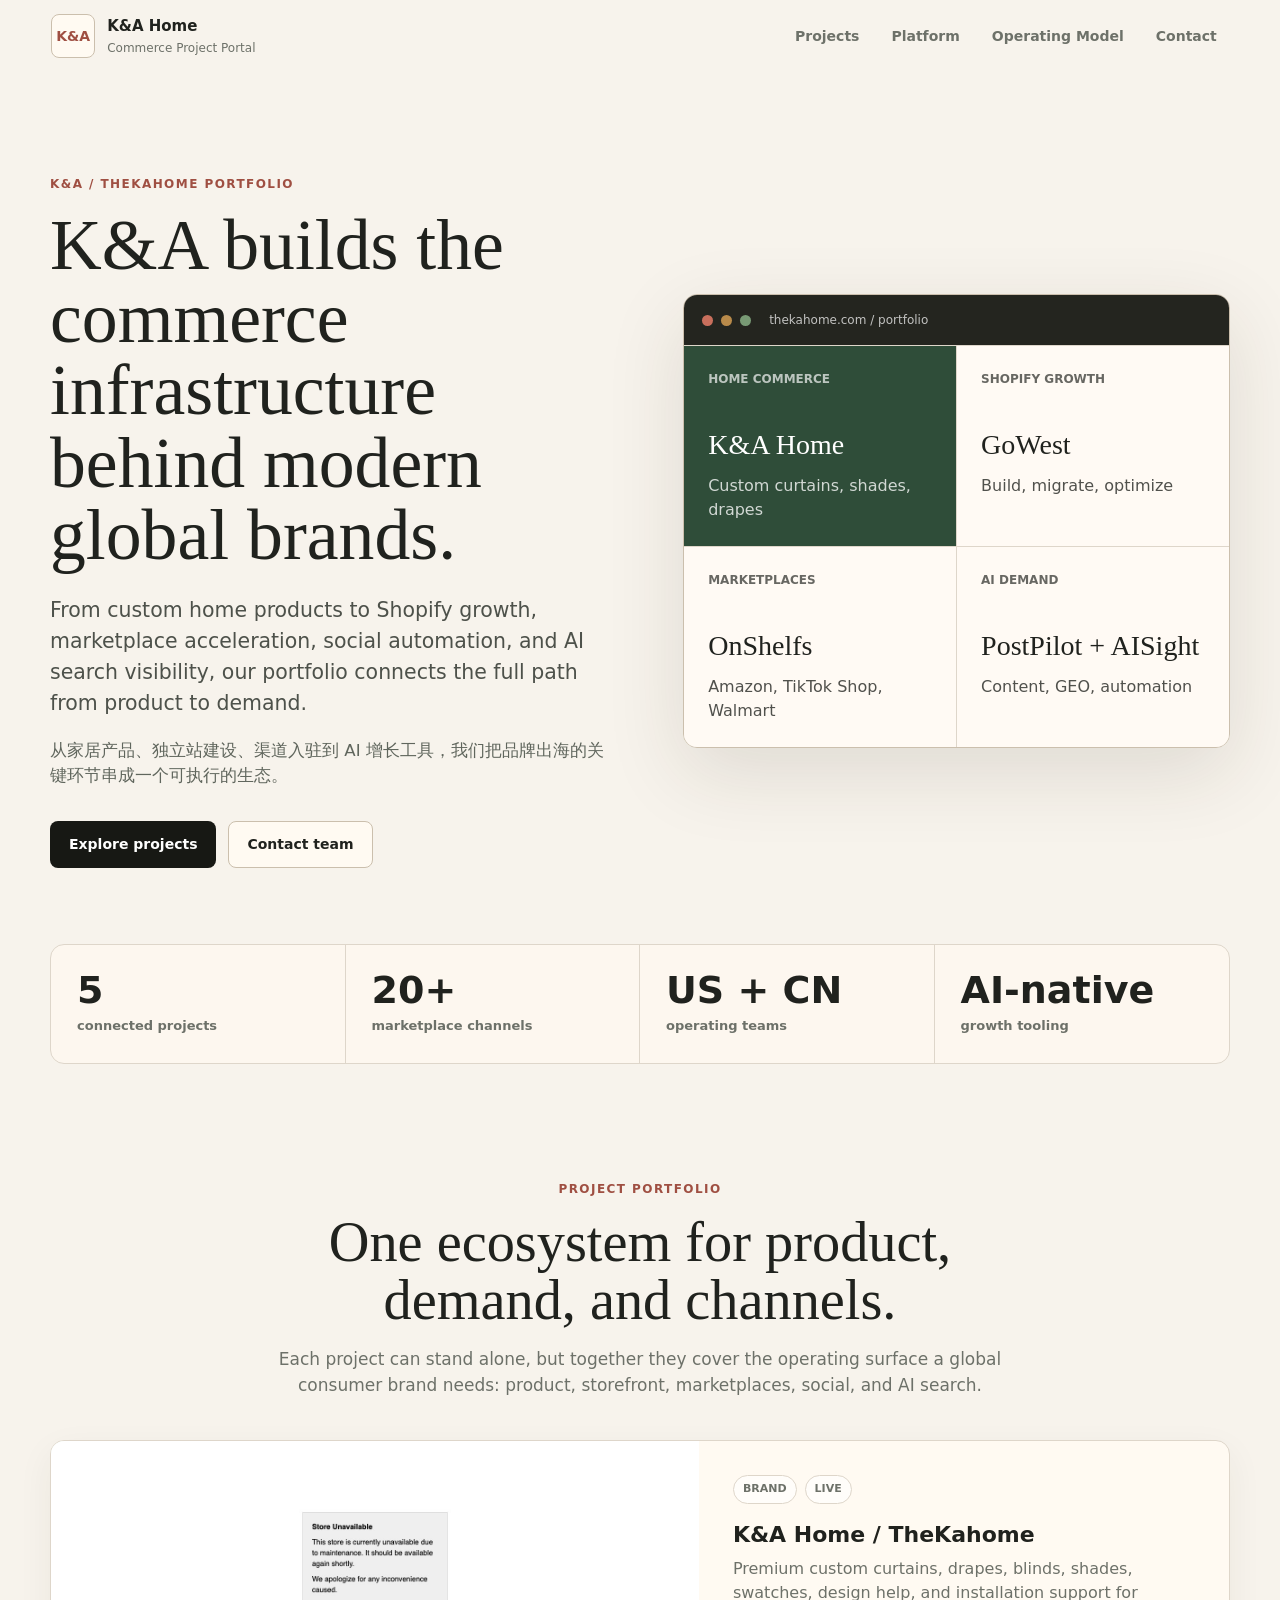
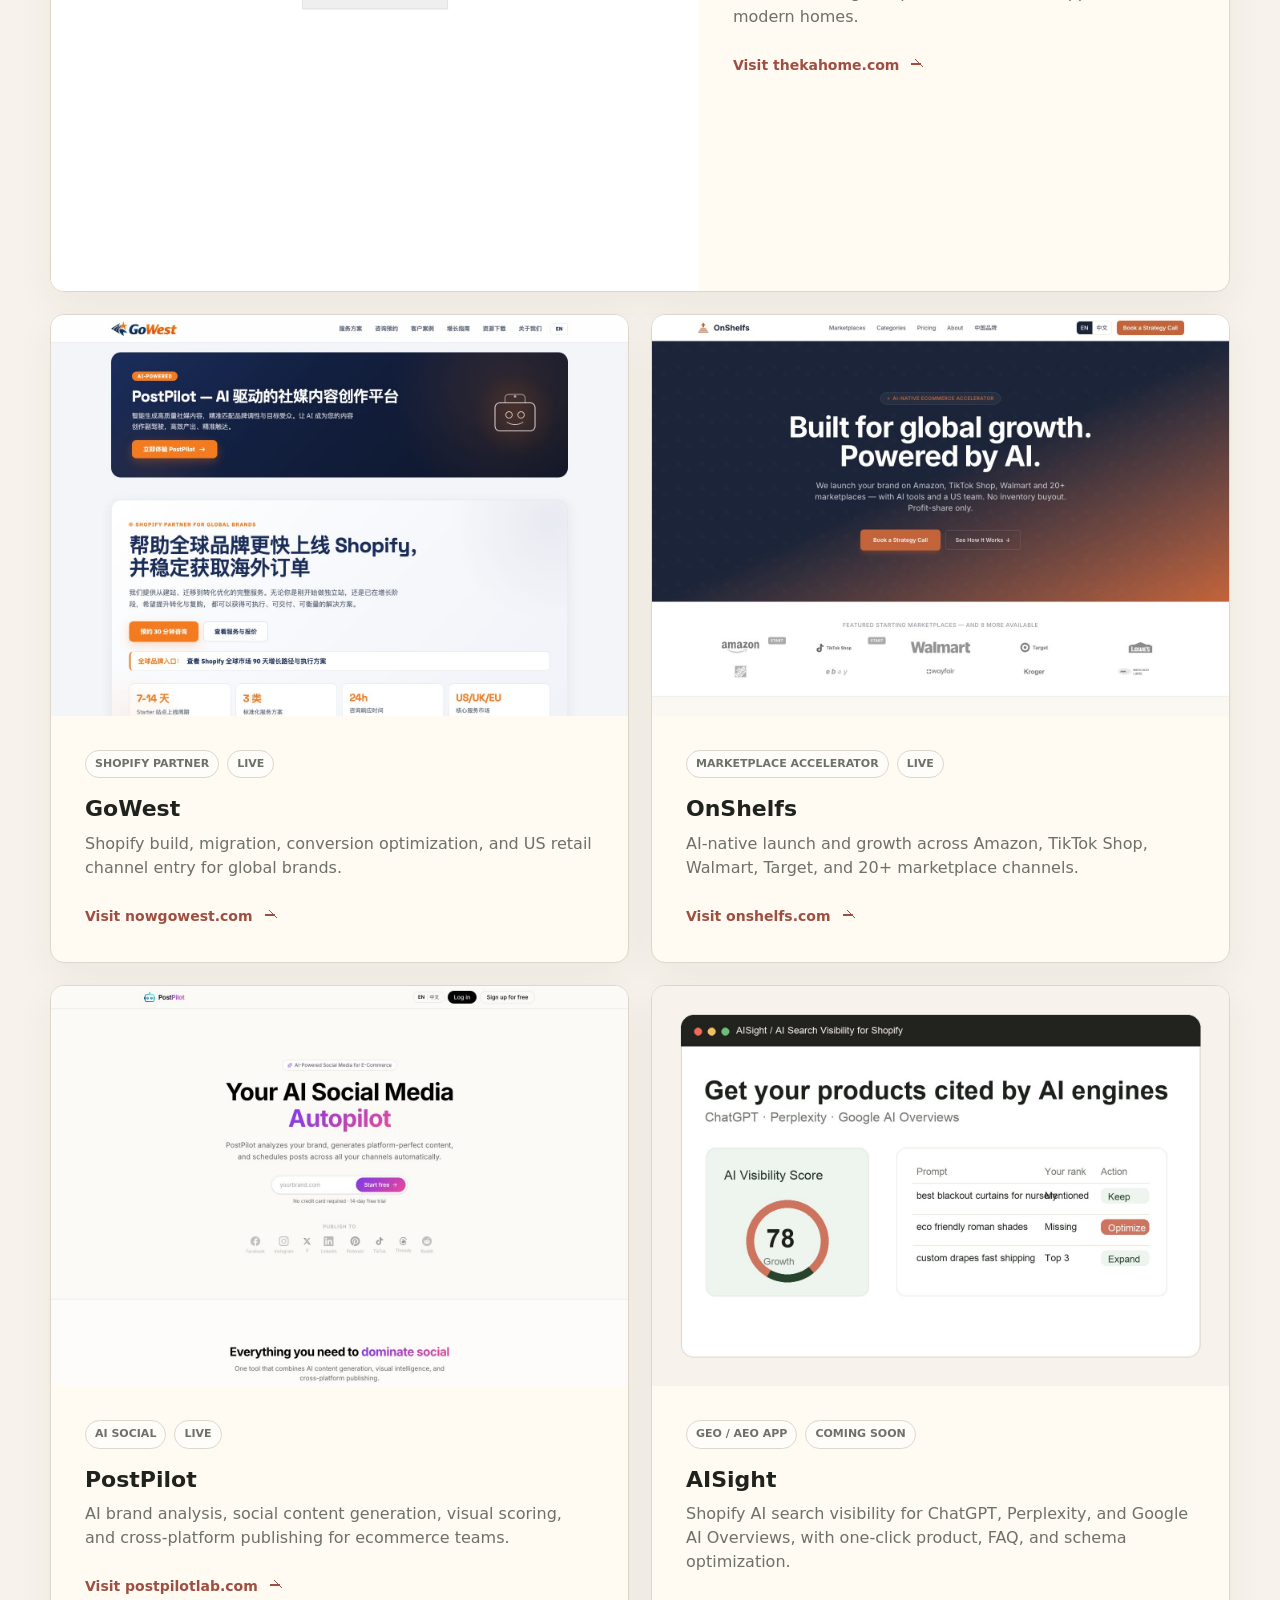
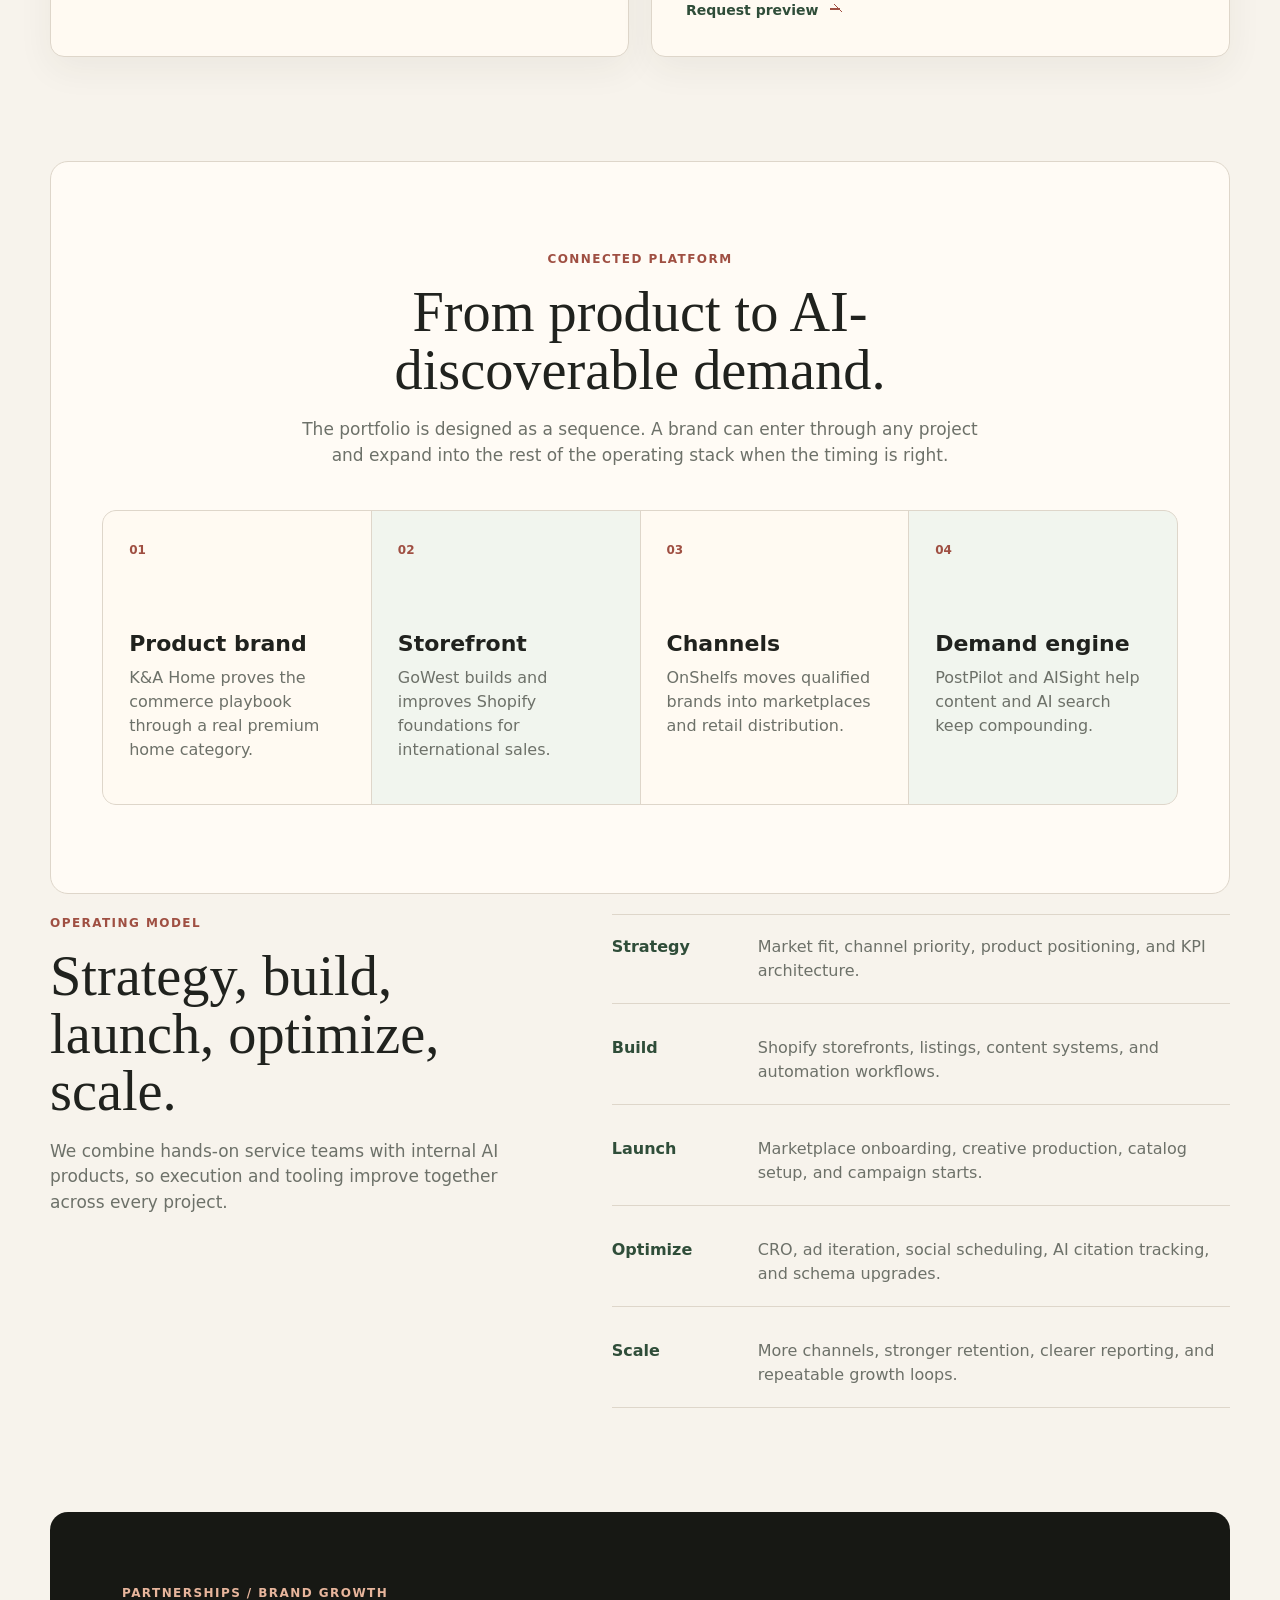
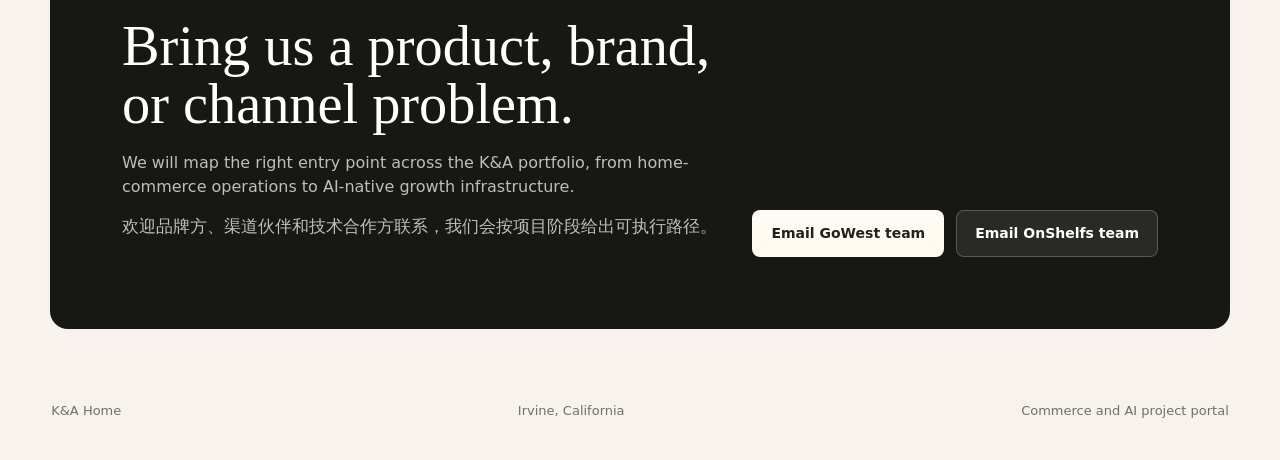
==== index.html @ 37b82bd7 "Publish K&A Home portal" ====
<!doctype html>
<html lang="en">
  <head>
    <meta charset="utf-8" />
    <meta name="viewport" content="width=device-width, initial-scale=1" />
    <title>K&A Home | Commerce and AI Project Portal</title>
    <meta
      name="description"
      content="K&A Home project portal: custom home products, Shopify growth, marketplace acceleration, social automation, and AI search visibility."
    />
    <meta property="og:title" content="K&A Home | Commerce and AI Project Portal" />
    <meta
      property="og:description"
      content="A connected portfolio for global commerce: TheKahome, GoWest, OnShelfs, PostPilot, and AISight."
    />
    <meta property="og:type" content="website" />
    <meta property="og:url" content="https://thekahome.com/" />
    <link rel="stylesheet" href="styles.css" />
    <script defer src="script.js"></script>
  </head>
  <body>
    <header class="site-header" data-elevate>
      <a class="brand" href="#top" aria-label="K&A Home portal home">
        <span class="brand-mark">K&A</span>
        <span>
          <strong>K&A Home</strong>
          <small>Commerce Project Portal</small>
        </span>
      </a>

      <button class="nav-toggle" type="button" aria-expanded="false" aria-controls="site-nav">
        <span></span>
        <span></span>
        <span></span>
      </button>

      <nav id="site-nav" class="site-nav" aria-label="Primary navigation">
        <a href="#projects">Projects</a>
        <a href="#ecosystem">Platform</a>
        <a href="#model">Operating Model</a>
        <a href="#contact">Contact</a>
      </nav>
    </header>

    <main id="top">
      <section class="hero section-band">
        <div class="hero-copy">
          <p class="eyebrow">K&A / TheKahome Portfolio</p>
          <h1>K&A builds the commerce infrastructure behind modern global brands.</h1>
          <p class="lead">
            From custom home products to Shopify growth, marketplace acceleration, social
            automation, and AI search visibility, our portfolio connects the full path from
            product to demand.
          </p>
          <p class="lead lead-cn">
            从家居产品、独立站建设、渠道入驻到 AI 增长工具，我们把品牌出海的关键环节串成一个可执行的生态。
          </p>
          <div class="hero-actions">
            <a class="button button-primary" href="#projects">Explore projects</a>
            <a class="button button-secondary" href="#contact">Contact team</a>
          </div>
        </div>

        <div class="hero-visual" aria-label="K&A commerce ecosystem preview">
          <div class="visual-panel">
            <div class="browser-bar">
              <span></span>
              <span></span>
              <span></span>
              <p>thekahome.com / portfolio</p>
            </div>
            <div class="signal-grid">
              <article class="signal-tile active">
                <small>Home commerce</small>
                <strong>K&A Home</strong>
                <p>Custom curtains, shades, drapes</p>
              </article>
              <article class="signal-tile">
                <small>Shopify growth</small>
                <strong>GoWest</strong>
                <p>Build, migrate, optimize</p>
              </article>
              <article class="signal-tile">
                <small>Marketplaces</small>
                <strong>OnShelfs</strong>
                <p>Amazon, TikTok Shop, Walmart</p>
              </article>
              <article class="signal-tile">
                <small>AI demand</small>
                <strong>PostPilot + AISight</strong>
                <p>Content, GEO, automation</p>
              </article>
            </div>
          </div>
        </div>
      </section>

      <section class="metrics" aria-label="Portfolio highlights">
        <div>
          <strong>5</strong>
          <span>connected projects</span>
        </div>
        <div>
          <strong>20+</strong>
          <span>marketplace channels</span>
        </div>
        <div>
          <strong>US + CN</strong>
          <span>operating teams</span>
        </div>
        <div>
          <strong>AI-native</strong>
          <span>growth tooling</span>
        </div>
      </section>

      <section id="projects" class="section-wrap">
        <div class="section-heading">
          <p class="eyebrow">Project Portfolio</p>
          <h2>One ecosystem for product, demand, and channels.</h2>
          <p>
            Each project can stand alone, but together they cover the operating surface a
            global consumer brand needs: product, storefront, marketplaces, social, and AI search.
          </p>
        </div>

        <div class="project-grid">
          <article class="project-card featured">
            <a class="project-image" href="https://thekahome.com/" target="_blank" rel="noopener">
              <img src="assets/screenshots/ka-home.jpg" alt="TheKahome website preview" />
            </a>
            <div class="project-body">
              <div class="project-meta">
                <span>Brand</span>
                <span>Live</span>
              </div>
              <h3>K&A Home / TheKahome</h3>
              <p>
                Premium custom curtains, drapes, blinds, shades, swatches, design help, and
                installation support for modern homes.
              </p>
              <a class="text-link" href="https://thekahome.com/" target="_blank" rel="noopener">
                Visit thekahome.com
              </a>
            </div>
          </article>

          <article class="project-card">
            <a class="project-image" href="https://nowgowest.com/" target="_blank" rel="noopener">
              <img src="assets/screenshots/gowest.jpg" alt="GoWest website preview" />
            </a>
            <div class="project-body">
              <div class="project-meta">
                <span>Shopify partner</span>
                <span>Live</span>
              </div>
              <h3>GoWest</h3>
              <p>
                Shopify build, migration, conversion optimization, and US retail channel entry for
                global brands.
              </p>
              <a class="text-link" href="https://nowgowest.com/" target="_blank" rel="noopener">
                Visit nowgowest.com
              </a>
            </div>
          </article>

          <article class="project-card">
            <a class="project-image" href="https://onshelfs.com/" target="_blank" rel="noopener">
              <img src="assets/screenshots/onshelfs.jpg" alt="OnShelfs website preview" />
            </a>
            <div class="project-body">
              <div class="project-meta">
                <span>Marketplace accelerator</span>
                <span>Live</span>
              </div>
              <h3>OnShelfs</h3>
              <p>
                AI-native launch and growth across Amazon, TikTok Shop, Walmart, Target, and 20+
                marketplace channels.
              </p>
              <a class="text-link" href="https://onshelfs.com/" target="_blank" rel="noopener">
                Visit onshelfs.com
              </a>
            </div>
          </article>

          <article class="project-card">
            <a class="project-image" href="https://postpilotlab.com/" target="_blank" rel="noopener">
              <img src="assets/screenshots/postpilot.jpg" alt="PostPilot website preview" />
            </a>
            <div class="project-body">
              <div class="project-meta">
                <span>AI social</span>
                <span>Live</span>
              </div>
              <h3>PostPilot</h3>
              <p>
                AI brand analysis, social content generation, visual scoring, and cross-platform
                publishing for ecommerce teams.
              </p>
              <a class="text-link" href="https://postpilotlab.com/" target="_blank" rel="noopener">
                Visit postpilotlab.com
              </a>
            </div>
          </article>

          <article class="project-card">
            <div class="project-image">
              <img src="assets/screenshots/aisight.jpg" alt="AISight product preview" />
            </div>
            <div class="project-body">
              <div class="project-meta">
                <span>GEO / AEO app</span>
                <span>Coming soon</span>
              </div>
              <h3>AISight</h3>
              <p>
                Shopify AI search visibility for ChatGPT, Perplexity, and Google AI Overviews,
                with one-click product, FAQ, and schema optimization.
              </p>
              <a class="text-link muted" href="#contact">Request preview</a>
            </div>
          </article>
        </div>
      </section>

      <section id="ecosystem" class="section-band ecosystem">
        <div class="section-heading narrow">
          <p class="eyebrow">Connected Platform</p>
          <h2>From product to AI-discoverable demand.</h2>
          <p>
            The portfolio is designed as a sequence. A brand can enter through any project and
            expand into the rest of the operating stack when the timing is right.
          </p>
        </div>

        <div class="flow">
          <div class="flow-step">
            <span class="step-number">01</span>
            <h3>Product brand</h3>
            <p>K&A Home proves the commerce playbook through a real premium home category.</p>
          </div>
          <div class="flow-step">
            <span class="step-number">02</span>
            <h3>Storefront</h3>
            <p>GoWest builds and improves Shopify foundations for international sales.</p>
          </div>
          <div class="flow-step">
            <span class="step-number">03</span>
            <h3>Channels</h3>
            <p>OnShelfs moves qualified brands into marketplaces and retail distribution.</p>
          </div>
          <div class="flow-step">
            <span class="step-number">04</span>
            <h3>Demand engine</h3>
            <p>PostPilot and AISight help content and AI search keep compounding.</p>
          </div>
        </div>
      </section>

      <section id="model" class="section-wrap">
        <div class="split">
          <div class="section-heading align-left">
            <p class="eyebrow">Operating Model</p>
            <h2>Strategy, build, launch, optimize, scale.</h2>
            <p>
              We combine hands-on service teams with internal AI products, so execution and tooling
              improve together across every project.
            </p>
          </div>
          <div class="model-list">
            <article>
              <span>Strategy</span>
              <p>Market fit, channel priority, product positioning, and KPI architecture.</p>
            </article>
            <article>
              <span>Build</span>
              <p>Shopify storefronts, listings, content systems, and automation workflows.</p>
            </article>
            <article>
              <span>Launch</span>
              <p>Marketplace onboarding, creative production, catalog setup, and campaign starts.</p>
            </article>
            <article>
              <span>Optimize</span>
              <p>CRO, ad iteration, social scheduling, AI citation tracking, and schema upgrades.</p>
            </article>
            <article>
              <span>Scale</span>
              <p>More channels, stronger retention, clearer reporting, and repeatable growth loops.</p>
            </article>
          </div>
        </div>
      </section>

      <section id="contact" class="contact section-band">
        <div>
          <p class="eyebrow">Partnerships / Brand Growth</p>
          <h2>Bring us a product, brand, or channel problem.</h2>
          <p>
            We will map the right entry point across the K&A portfolio, from home-commerce
            operations to AI-native growth infrastructure.
          </p>
          <p class="lead-cn">欢迎品牌方、渠道伙伴和技术合作方联系，我们会按项目阶段给出可执行路径。</p>
        </div>
        <div class="contact-actions">
          <a class="button button-primary" href="mailto:info@nowgowest.com">Email GoWest team</a>
          <a class="button button-secondary" href="mailto:hello@onshelfs.com">Email OnShelfs team</a>
        </div>
      </section>
    </main>

    <footer class="site-footer">
      <span>K&A Home</span>
      <span>Irvine, California</span>
      <span>Commerce and AI project portal</span>
    </footer>

    <script type="application/ld+json">
      {
        "@context": "https://schema.org",
        "@type": "Organization",
        "name": "K&A Home",
        "url": "https://thekahome.com/",
        "sameAs": [
          "https://nowgowest.com/",
          "https://postpilotlab.com/",
          "https://onshelfs.com/"
        ],
        "description": "K&A Home operates a connected portfolio of commerce and AI projects for global consumer brands."
      }
    </script>
  </body>
</html>
---- styles.css ----
:root {
  --ink: #20221e;
  --muted: #6d7169;
  --paper: #f7f3ec;
  --paper-strong: #fffaf2;
  --line: #ded6ca;
  --line-strong: #cbbfad;
  --sage: #2f4d39;
  --sage-soft: #e7eee5;
  --clay: #c86f5c;
  --clay-dark: #9f4f42;
  --gold: #b88a4a;
  --charcoal: #171814;
  --shadow: 0 24px 80px rgba(46, 38, 28, 0.12);
  --radius: 8px;
  --max: 1180px;
}

* {
  box-sizing: border-box;
}

html {
  scroll-behavior: smooth;
}

body {
  margin: 0;
  color: var(--ink);
  background: var(--paper);
  font-family:
    Inter, ui-sans-serif, system-ui, -apple-system, BlinkMacSystemFont, "Segoe UI",
    sans-serif;
  line-height: 1.5;
}

a {
  color: inherit;
  text-decoration: none;
}

img {
  display: block;
  max-width: 100%;
}

.site-header {
  position: sticky;
  top: 0;
  z-index: 20;
  display: flex;
  align-items: center;
  justify-content: space-between;
  gap: 24px;
  min-height: 72px;
  padding: 14px clamp(20px, 4vw, 56px);
  border-bottom: 1px solid transparent;
  background: rgba(247, 243, 236, 0.82);
  backdrop-filter: blur(18px);
  transition:
    border-color 180ms ease,
    box-shadow 180ms ease;
}

.site-header.is-scrolled {
  border-color: var(--line);
  box-shadow: 0 12px 40px rgba(38, 34, 28, 0.08);
}

.brand {
  display: inline-flex;
  align-items: center;
  gap: 12px;
  min-width: 220px;
}

.brand-mark {
  display: grid;
  place-items: center;
  width: 44px;
  height: 44px;
  border: 1px solid var(--line-strong);
  border-radius: var(--radius);
  background: var(--paper-strong);
  color: var(--clay-dark);
  font-size: 14px;
  font-weight: 800;
  letter-spacing: 0;
}

.brand strong,
.brand small {
  display: block;
}

.brand strong {
  font-size: 15px;
}

.brand small {
  margin-top: 1px;
  color: var(--muted);
  font-size: 12px;
}

.site-nav {
  display: flex;
  align-items: center;
  gap: 8px;
}

.site-nav a {
  padding: 10px 12px;
  border-radius: 999px;
  color: var(--muted);
  font-size: 14px;
  font-weight: 650;
}

.site-nav a:hover {
  color: var(--ink);
  background: rgba(255, 255, 255, 0.7);
}

.nav-toggle {
  display: none;
  width: 42px;
  height: 42px;
  border: 1px solid var(--line);
  border-radius: var(--radius);
  background: var(--paper-strong);
}

.nav-toggle span {
  display: block;
  width: 18px;
  height: 2px;
  margin: 4px auto;
  background: var(--ink);
}

.section-band,
.section-wrap,
.metrics {
  width: min(var(--max), calc(100% - 40px));
  margin-inline: auto;
}

.hero {
  display: grid;
  grid-template-columns: minmax(0, 1.02fr) minmax(340px, 0.98fr);
  gap: clamp(32px, 5vw, 72px);
  align-items: center;
  min-height: min(760px, calc(100vh - 72px));
  padding: clamp(64px, 8vw, 112px) 0 clamp(44px, 6vw, 84px);
}

.hero-copy {
  max-width: 690px;
}

.eyebrow {
  margin: 0 0 16px;
  color: var(--clay-dark);
  font-size: 12px;
  font-weight: 800;
  letter-spacing: 0.12em;
  text-transform: uppercase;
}

h1,
h2,
h3,
p {
  margin-top: 0;
}

h1 {
  max-width: 820px;
  margin-bottom: 24px;
  font-family: Georgia, "Times New Roman", serif;
  font-size: clamp(46px, 5.6vw, 76px);
  font-weight: 520;
  line-height: 1.01;
  letter-spacing: 0;
}

h2 {
  margin-bottom: 18px;
  font-family: Georgia, "Times New Roman", serif;
  font-size: clamp(34px, 4.4vw, 58px);
  font-weight: 520;
  line-height: 1.02;
  letter-spacing: 0;
}

h3 {
  margin-bottom: 10px;
  font-size: 22px;
  line-height: 1.15;
  letter-spacing: 0;
}

.lead {
  max-width: 660px;
  color: #4d514a;
  font-size: clamp(17px, 1.6vw, 21px);
}

.lead-cn {
  color: #60665d;
  font-size: clamp(15px, 1.3vw, 18px);
}

.hero-actions,
.contact-actions {
  display: flex;
  flex-wrap: wrap;
  gap: 12px;
  margin-top: 32px;
}

.button {
  display: inline-flex;
  align-items: center;
  justify-content: center;
  min-height: 46px;
  padding: 12px 18px;
  border: 1px solid transparent;
  border-radius: var(--radius);
  font-size: 14px;
  font-weight: 800;
  transition:
    transform 180ms ease,
    background 180ms ease,
    border-color 180ms ease;
}

.button:hover {
  transform: translateY(-1px);
}

.button-primary {
  background: var(--charcoal);
  color: white;
}

.button-primary:hover {
  background: var(--sage);
}

.button-secondary {
  border-color: var(--line-strong);
  background: var(--paper-strong);
  color: var(--ink);
}

.button-secondary:hover {
  border-color: var(--sage);
}

.hero-visual {
  min-width: 0;
}

.visual-panel {
  overflow: hidden;
  border: 1px solid var(--line-strong);
  border-radius: 14px;
  background: var(--paper-strong);
  box-shadow: var(--shadow);
}

.browser-bar {
  display: flex;
  align-items: center;
  gap: 8px;
  padding: 16px 18px;
  border-bottom: 1px solid var(--line);
  background: #24251f;
}

.browser-bar span {
  width: 11px;
  height: 11px;
  border-radius: 50%;
  background: var(--clay);
}

.browser-bar span:nth-child(2) {
  background: var(--gold);
}

.browser-bar span:nth-child(3) {
  background: #789a74;
}

.browser-bar p {
  margin: 0 0 0 10px;
  color: rgba(255, 255, 255, 0.72);
  font-size: 12px;
}

.signal-grid {
  display: grid;
  grid-template-columns: repeat(2, minmax(0, 1fr));
  gap: 1px;
  background: var(--line);
}

.signal-tile {
  min-height: 190px;
  padding: 24px;
  background: #fffaf4;
}

.signal-tile.active {
  background: var(--sage);
  color: white;
}

.signal-tile small {
  display: block;
  margin-bottom: 36px;
  color: currentColor;
  font-size: 12px;
  font-weight: 800;
  opacity: 0.68;
  text-transform: uppercase;
}

.signal-tile strong {
  display: block;
  margin-bottom: 8px;
  font-family: Georgia, "Times New Roman", serif;
  font-size: 28px;
  font-weight: 520;
}

.signal-tile p {
  margin: 0;
  color: currentColor;
  opacity: 0.78;
}

.metrics {
  display: grid;
  grid-template-columns: repeat(4, minmax(0, 1fr));
  margin-bottom: 96px;
  border: 1px solid var(--line);
  border-radius: 14px;
  background: rgba(255, 250, 242, 0.72);
}

.metrics div {
  padding: 26px;
  border-right: 1px solid var(--line);
}

.metrics div:last-child {
  border-right: 0;
}

.metrics strong {
  display: block;
  margin-bottom: 4px;
  font-size: clamp(24px, 3vw, 38px);
  line-height: 1;
}

.metrics span {
  color: var(--muted);
  font-size: 13px;
  font-weight: 700;
}

.section-wrap {
  padding: 20px 0 104px;
}

.section-heading {
  max-width: 760px;
  margin: 0 auto 42px;
  text-align: center;
}

.section-heading p:not(.eyebrow) {
  color: var(--muted);
  font-size: 17px;
}

.section-heading.narrow {
  max-width: 700px;
}

.section-heading.align-left {
  margin: 0;
  text-align: left;
}

.project-grid {
  display: grid;
  grid-template-columns: repeat(2, minmax(0, 1fr));
  gap: 22px;
}

.project-card {
  overflow: hidden;
  border: 1px solid var(--line);
  border-radius: 14px;
  background: var(--paper-strong);
  box-shadow: 0 12px 36px rgba(54, 46, 36, 0.06);
  transition:
    transform 180ms ease,
    border-color 180ms ease,
    box-shadow 180ms ease;
}

.project-card:hover {
  transform: translateY(-3px);
  border-color: var(--line-strong);
  box-shadow: var(--shadow);
}

.project-card.featured {
  grid-column: span 2;
  display: grid;
  grid-template-columns: 1.1fr 0.9fr;
}

.project-image {
  display: block;
  overflow: hidden;
  min-height: 260px;
  background: var(--sage-soft);
}

.project-card.featured .project-image {
  min-height: 360px;
}

.project-image img {
  width: 100%;
  height: 100%;
  min-height: inherit;
  object-fit: cover;
  object-position: top center;
  transition: transform 240ms ease;
}

.project-card:hover .project-image img {
  transform: scale(1.02);
}

.project-body {
  padding: clamp(24px, 3vw, 34px);
}

.project-meta {
  display: flex;
  flex-wrap: wrap;
  gap: 8px;
  margin-bottom: 18px;
}

.project-meta span {
  display: inline-flex;
  align-items: center;
  min-height: 26px;
  padding: 5px 9px;
  border: 1px solid var(--line);
  border-radius: 999px;
  color: var(--muted);
  background: rgba(255, 255, 255, 0.62);
  font-size: 11px;
  font-weight: 800;
  text-transform: uppercase;
}

.project-body p {
  color: var(--muted);
}

.text-link {
  display: inline-flex;
  margin-top: 10px;
  color: var(--clay-dark);
  font-size: 14px;
  font-weight: 850;
}

.text-link::after {
  content: "";
  width: 18px;
  height: 18px;
  margin-left: 8px;
  background:
    linear-gradient(var(--clay-dark), var(--clay-dark)) 4px 8px / 10px 2px no-repeat,
    linear-gradient(45deg, transparent 45%, var(--clay-dark) 46% 54%, transparent 55%) 8px
      4px / 8px 8px no-repeat;
}

.text-link.muted {
  color: var(--sage);
}

.ecosystem {
  padding: 88px clamp(20px, 4vw, 56px);
  border: 1px solid var(--line);
  border-radius: 18px;
  background: #fffbf5;
}

.flow {
  display: grid;
  grid-template-columns: repeat(4, minmax(0, 1fr));
  gap: 1px;
  overflow: hidden;
  border: 1px solid var(--line);
  border-radius: 14px;
  background: var(--line);
}

.flow-step {
  min-height: 260px;
  padding: 26px;
  background: var(--paper-strong);
}

.flow-step:nth-child(2),
.flow-step:nth-child(4) {
  background: #f1f5ee;
}

.step-number {
  display: inline-block;
  margin-bottom: 72px;
  color: var(--clay-dark);
  font-size: 12px;
  font-weight: 900;
}

.flow-step p {
  color: var(--muted);
}

.split {
  display: grid;
  grid-template-columns: 0.88fr 1.12fr;
  gap: clamp(36px, 6vw, 76px);
  align-items: start;
}

.model-list {
  display: grid;
  gap: 12px;
}

.model-list article {
  display: grid;
  grid-template-columns: 128px 1fr;
  gap: 18px;
  padding: 20px 0;
  border-bottom: 1px solid var(--line);
}

.model-list article:first-child {
  border-top: 1px solid var(--line);
}

.model-list span {
  color: var(--sage);
  font-weight: 900;
}

.model-list p {
  margin: 0;
  color: var(--muted);
}

.contact {
  display: grid;
  grid-template-columns: 1fr auto;
  gap: 32px;
  align-items: end;
  margin-bottom: 46px;
  padding: clamp(44px, 6vw, 72px);
  border-radius: 18px;
  background: var(--charcoal);
  color: white;
}

.contact p:not(.eyebrow) {
  max-width: 720px;
  color: rgba(255, 255, 255, 0.72);
}

.contact .eyebrow {
  color: #e7b59c;
}

.contact .button-primary {
  background: #fffaf2;
  color: var(--ink);
}

.contact .button-secondary {
  border-color: rgba(255, 255, 255, 0.22);
  background: rgba(255, 255, 255, 0.08);
  color: white;
}

.site-footer {
  display: flex;
  flex-wrap: wrap;
  justify-content: space-between;
  gap: 16px;
  padding: 26px clamp(20px, 4vw, 56px) 40px;
  color: var(--muted);
  font-size: 13px;
}

@media (max-width: 920px) {
  .nav-toggle {
    display: block;
  }

  .site-nav {
    position: absolute;
    inset: 72px 18px auto;
    display: none;
    flex-direction: column;
    align-items: stretch;
    padding: 10px;
    border: 1px solid var(--line);
    border-radius: 14px;
    background: var(--paper-strong);
    box-shadow: var(--shadow);
  }

  .site-nav.is-open {
    display: flex;
  }

  .site-nav a {
    border-radius: var(--radius);
  }

  .hero,
  .split,
  .contact {
    grid-template-columns: 1fr;
  }

  .hero {
    min-height: 0;
  }

  .metrics,
  .flow {
    grid-template-columns: repeat(2, minmax(0, 1fr));
  }

  .metrics div:nth-child(2) {
    border-right: 0;
  }

  .metrics div:nth-child(1),
  .metrics div:nth-child(2) {
    border-bottom: 1px solid var(--line);
  }

  .project-grid,
  .project-card.featured {
    grid-template-columns: 1fr;
  }

  .project-card.featured {
    grid-column: span 1;
  }
}

@media (max-width: 620px) {
  .site-header {
    min-height: 66px;
    padding-inline: 16px;
  }

  .brand {
    min-width: 0;
  }

  .brand small {
    display: none;
  }

  .section-band,
  .section-wrap,
  .metrics {
    width: min(100% - 28px, var(--max));
  }

  h1 {
    font-size: 44px;
  }

  .hero-actions,
  .contact-actions {
    width: 100%;
  }

  .button {
    width: 100%;
  }

  .signal-grid,
  .metrics,
  .flow {
    grid-template-columns: 1fr;
  }

  .metrics div {
    border-right: 0;
    border-bottom: 1px solid var(--line);
  }

  .metrics div:last-child {
    border-bottom: 0;
  }

  .project-image,
  .project-card.featured .project-image {
    min-height: 230px;
  }

  .ecosystem,
  .contact {
    padding: 34px 20px;
  }

  .model-list article {
    grid-template-columns: 1fr;
    gap: 8px;
  }
}
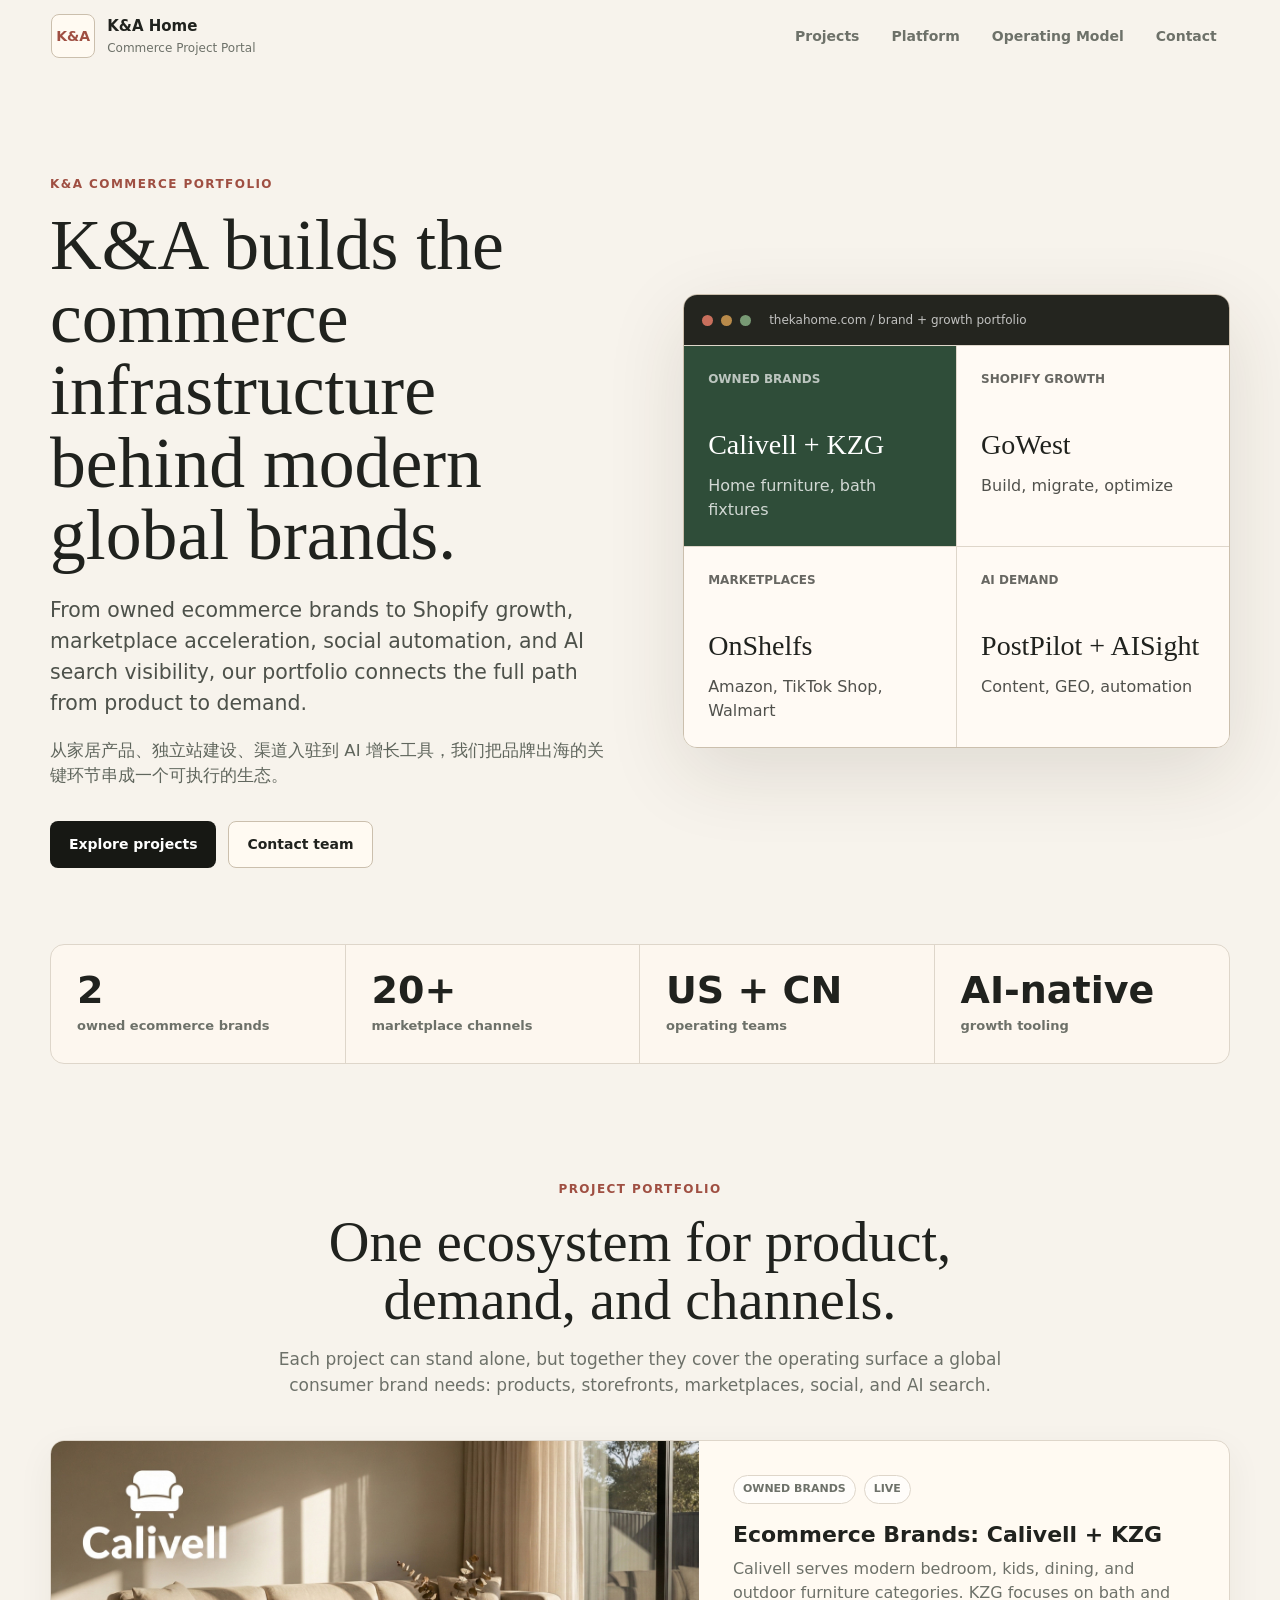
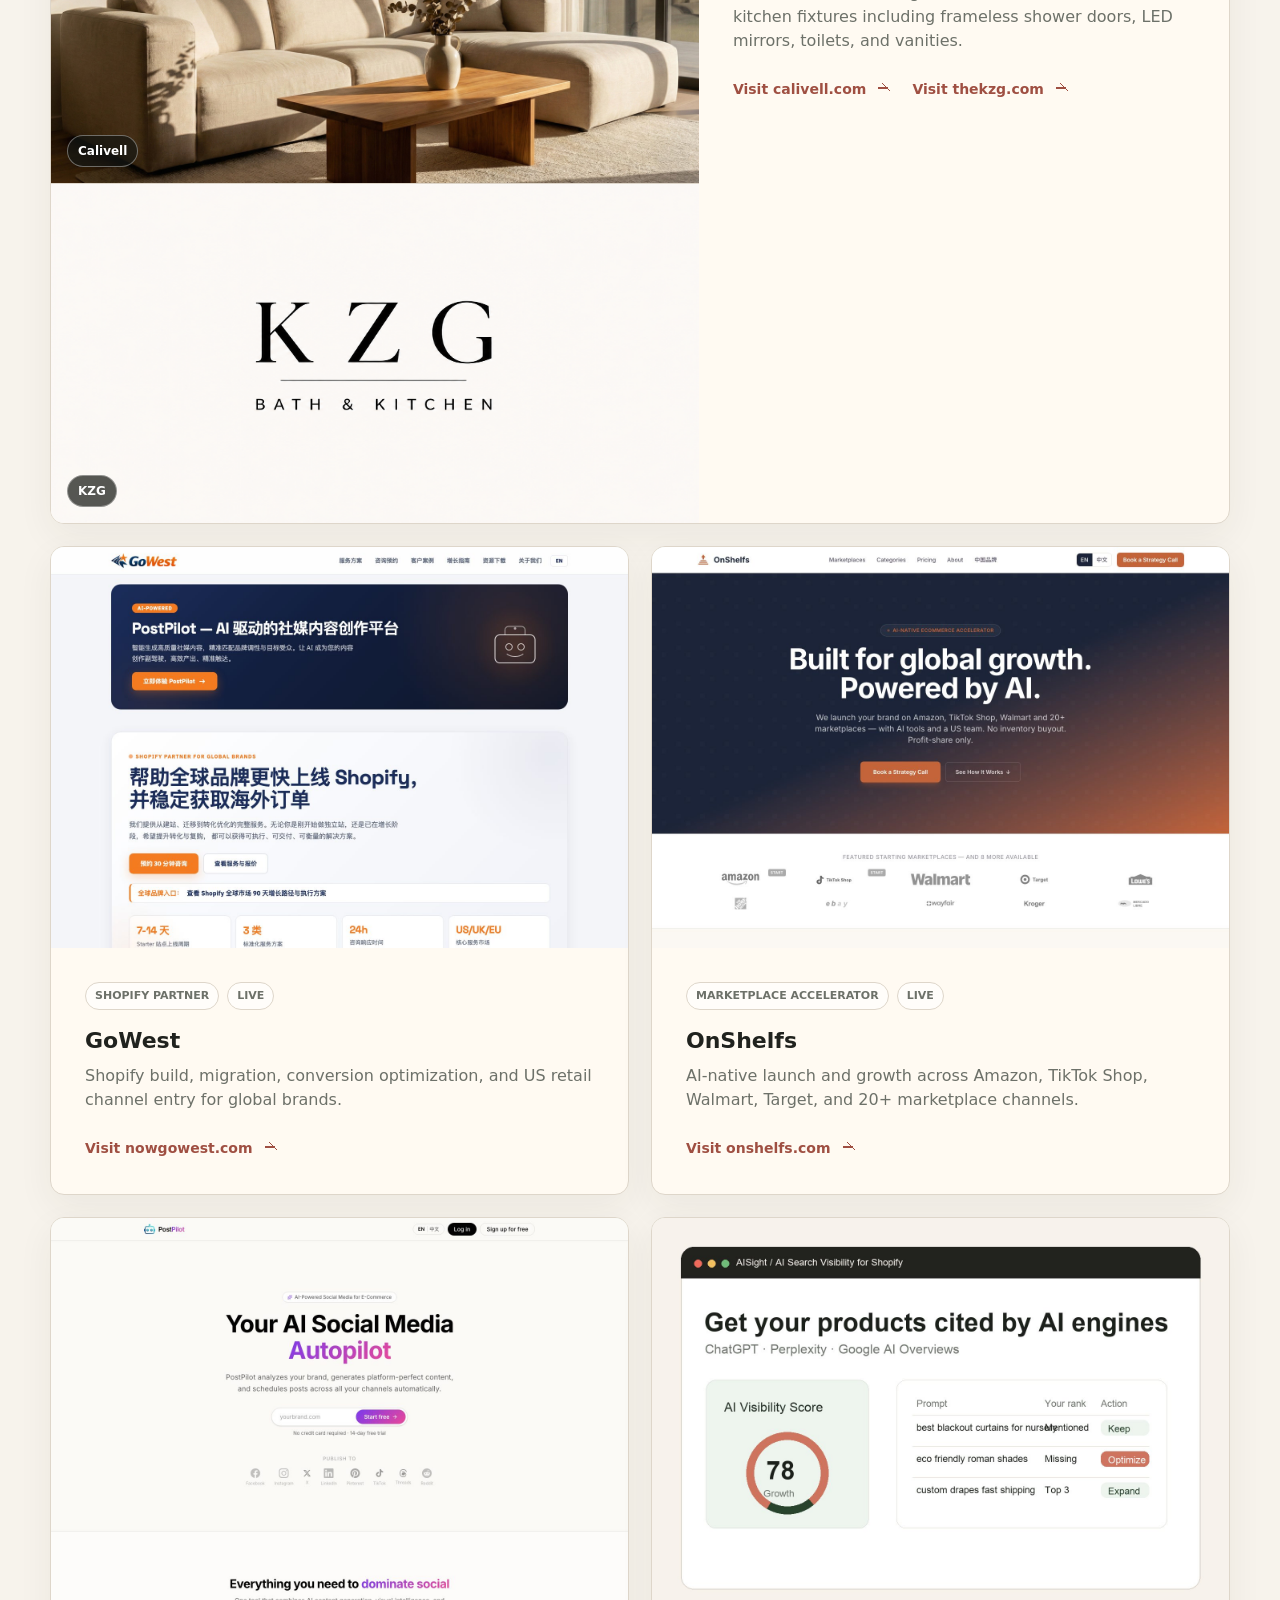
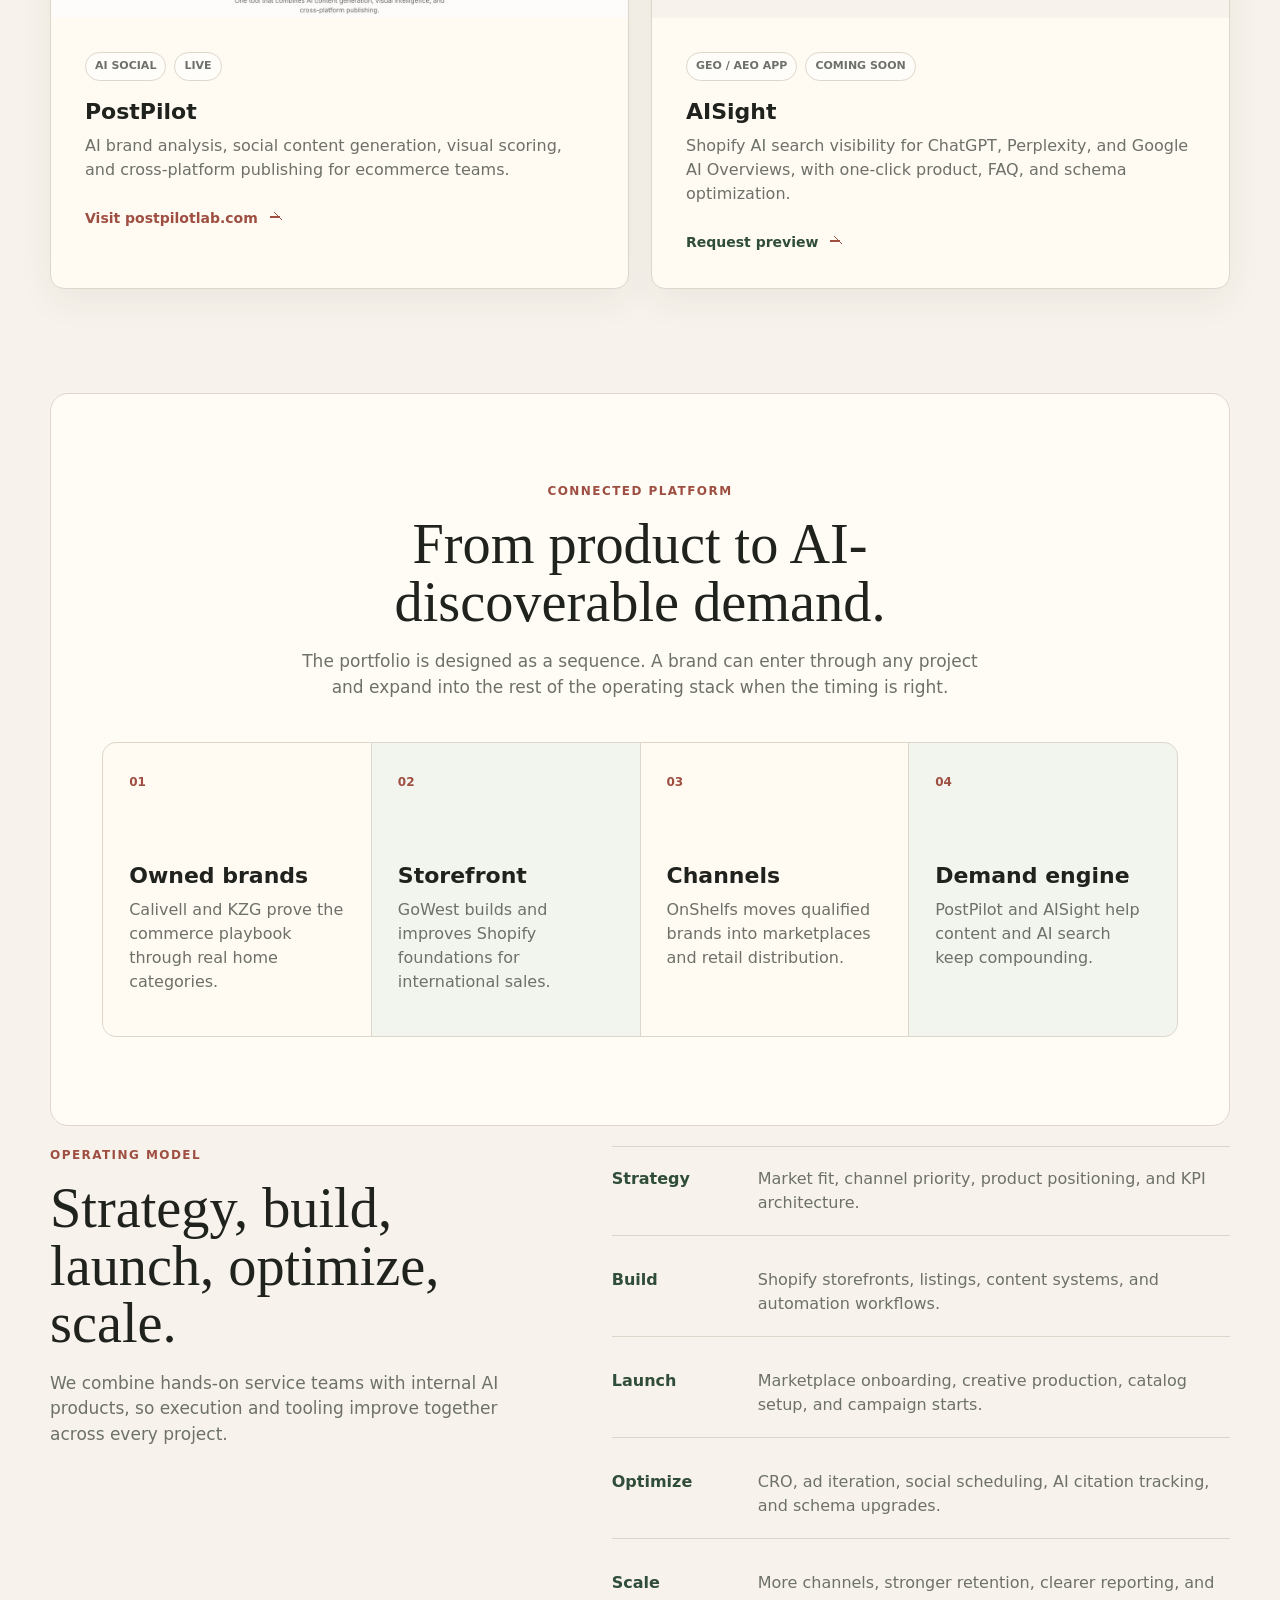
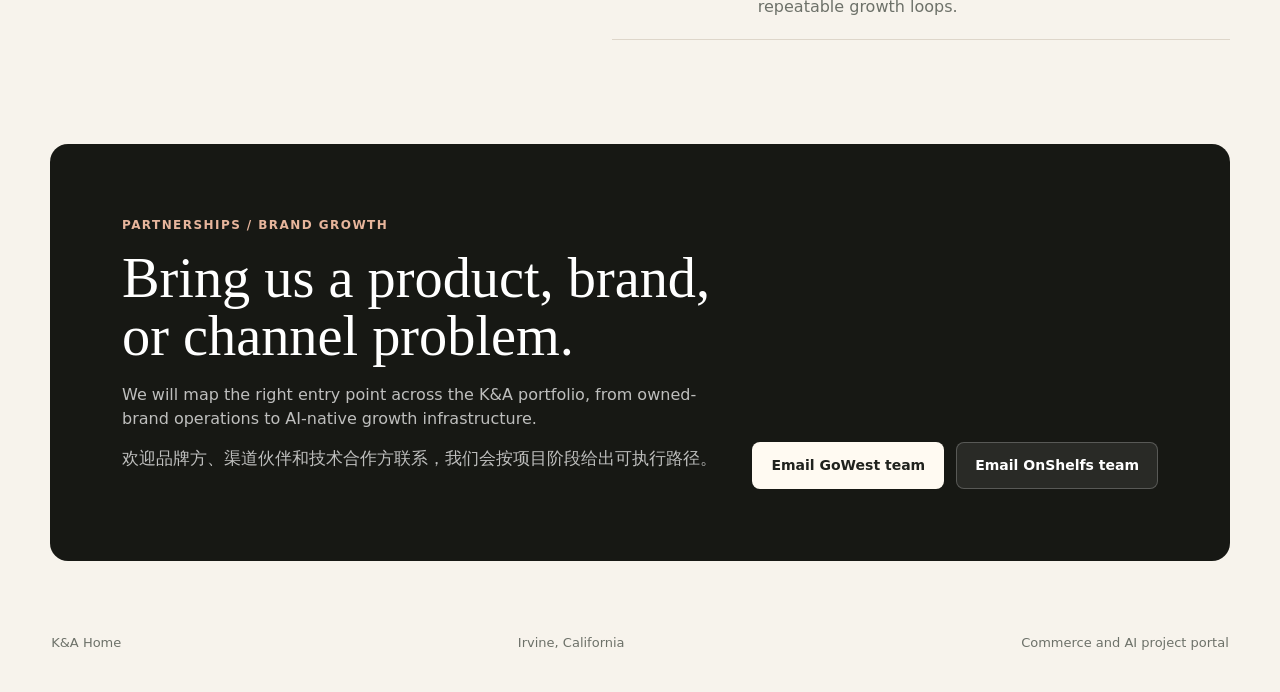
==== commit d8caab48: "Update ecommerce brand portfolio" ====
--- a/index.html
+++ b/index.html
@@ -3,15 +3,15 @@
   <head>
     <meta charset="utf-8" />
     <meta name="viewport" content="width=device-width, initial-scale=1" />
-    <title>K&A Home | Commerce and AI Project Portal</title>
+    <title>K&A Home | Commerce and AI Brand Portfolio</title>
     <meta
       name="description"
-      content="K&A Home project portal: custom home products, Shopify growth, marketplace acceleration, social automation, and AI search visibility."
+      content="K&A Home portfolio: owned ecommerce brands Calivell and KZG, Shopify growth, marketplace acceleration, social automation, and AI search visibility."
     />
-    <meta property="og:title" content="K&A Home | Commerce and AI Project Portal" />
+    <meta property="og:title" content="K&A Home | Commerce and AI Brand Portfolio" />
     <meta
       property="og:description"
-      content="A connected portfolio for global commerce: TheKahome, GoWest, OnShelfs, PostPilot, and AISight."
+      content="A connected portfolio for global commerce: Calivell, KZG, GoWest, OnShelfs, PostPilot, and AISight."
     />
     <meta property="og:type" content="website" />
     <meta property="og:url" content="https://thekahome.com/" />
@@ -45,10 +45,10 @@
     <main id="top">
       <section class="hero section-band">
         <div class="hero-copy">
-          <p class="eyebrow">K&A / TheKahome Portfolio</p>
+          <p class="eyebrow">K&A Commerce Portfolio</p>
           <h1>K&A builds the commerce infrastructure behind modern global brands.</h1>
           <p class="lead">
-            From custom home products to Shopify growth, marketplace acceleration, social
+            From owned ecommerce brands to Shopify growth, marketplace acceleration, social
             automation, and AI search visibility, our portfolio connects the full path from
             product to demand.
           </p>
@@ -67,13 +67,13 @@
               <span></span>
               <span></span>
               <span></span>
-              <p>thekahome.com / portfolio</p>
+              <p>thekahome.com / brand + growth portfolio</p>
             </div>
             <div class="signal-grid">
               <article class="signal-tile active">
-                <small>Home commerce</small>
-                <strong>K&A Home</strong>
-                <p>Custom curtains, shades, drapes</p>
+                <small>Owned brands</small>
+                <strong>Calivell + KZG</strong>
+                <p>Home furniture, bath fixtures</p>
               </article>
               <article class="signal-tile">
                 <small>Shopify growth</small>
@@ -97,8 +97,8 @@
 
       <section class="metrics" aria-label="Portfolio highlights">
         <div>
-          <strong>5</strong>
-          <span>connected projects</span>
+          <strong>2</strong>
+          <span>owned ecommerce brands</span>
         </div>
         <div>
           <strong>20+</strong>
@@ -120,28 +120,41 @@
           <h2>One ecosystem for product, demand, and channels.</h2>
           <p>
             Each project can stand alone, but together they cover the operating surface a
-            global consumer brand needs: product, storefront, marketplaces, social, and AI search.
+            global consumer brand needs: products, storefronts, marketplaces, social, and AI search.
           </p>
         </div>
 
         <div class="project-grid">
           <article class="project-card featured">
-            <a class="project-image" href="https://thekahome.com/" target="_blank" rel="noopener">
-              <img src="assets/screenshots/ka-home.jpg" alt="TheKahome website preview" />
-            </a>
-            <div class="project-body">
-              <div class="project-meta">
-                <span>Brand</span>
+            <div class="project-image brand-collage" aria-label="Calivell and KZG ecommerce brand previews">
+              <a class="brand-preview" href="https://calivell.com/" target="_blank" rel="noopener">
+                <img src="assets/screenshots/calivell.jpg" alt="Calivell home furniture preview" />
+                <span>Calivell</span>
+              </a>
+              <a class="brand-preview" href="https://thekzg.com/" target="_blank" rel="noopener">
+                <img src="assets/screenshots/kzg.png" alt="KZG bath and kitchen preview" />
+                <span>KZG</span>
+              </a>
+            </div>
+            <div class="project-body">
+              <div class="project-meta">
+                <span>Owned brands</span>
                 <span>Live</span>
               </div>
-              <h3>K&A Home / TheKahome</h3>
-              <p>
-                Premium custom curtains, drapes, blinds, shades, swatches, design help, and
-                installation support for modern homes.
-              </p>
-              <a class="text-link" href="https://thekahome.com/" target="_blank" rel="noopener">
-                Visit thekahome.com
-              </a>
+              <h3>Ecommerce Brands: Calivell + KZG</h3>
+              <p>
+                Calivell serves modern bedroom, kids, dining, and outdoor furniture categories.
+                KZG focuses on bath and kitchen fixtures including frameless shower doors, LED
+                mirrors, toilets, and vanities.
+              </p>
+              <div class="brand-links">
+                <a class="text-link" href="https://calivell.com/" target="_blank" rel="noopener">
+                  Visit calivell.com
+                </a>
+                <a class="text-link" href="https://thekzg.com/" target="_blank" rel="noopener">
+                  Visit thekzg.com
+                </a>
+              </div>
             </div>
           </article>
 
@@ -238,8 +251,8 @@
         <div class="flow">
           <div class="flow-step">
             <span class="step-number">01</span>
-            <h3>Product brand</h3>
-            <p>K&A Home proves the commerce playbook through a real premium home category.</p>
+            <h3>Owned brands</h3>
+            <p>Calivell and KZG prove the commerce playbook through real home categories.</p>
           </div>
           <div class="flow-step">
             <span class="step-number">02</span>
@@ -299,7 +312,7 @@
           <p class="eyebrow">Partnerships / Brand Growth</p>
           <h2>Bring us a product, brand, or channel problem.</h2>
           <p>
-            We will map the right entry point across the K&A portfolio, from home-commerce
+            We will map the right entry point across the K&A portfolio, from owned-brand
             operations to AI-native growth infrastructure.
           </p>
           <p class="lead-cn">欢迎品牌方、渠道伙伴和技术合作方联系，我们会按项目阶段给出可执行路径。</p>
@@ -325,10 +338,12 @@
         "url": "https://thekahome.com/",
         "sameAs": [
           "https://nowgowest.com/",
+          "https://calivell.com/",
+          "https://thekzg.com/",
           "https://postpilotlab.com/",
           "https://onshelfs.com/"
         ],
-        "description": "K&A Home operates a connected portfolio of commerce and AI projects for global consumer brands."
+        "description": "K&A Home operates owned ecommerce brands and a connected portfolio of commerce and AI projects for global consumer brands."
       }
     </script>
   </body>
--- a/styles.css
+++ b/styles.css
@@ -452,6 +452,45 @@
   transform: scale(1.02);
 }
 
+.brand-collage {
+  display: grid;
+  grid-template-columns: 1fr;
+  gap: 1px;
+  background: var(--line);
+}
+
+.brand-preview {
+  position: relative;
+  display: block;
+  overflow: hidden;
+  min-height: 180px;
+  background: var(--paper-strong);
+}
+
+.project-card.featured .brand-preview {
+  min-height: 180px;
+}
+
+.brand-preview img {
+  min-height: 180px;
+}
+
+.brand-preview span {
+  position: absolute;
+  left: 16px;
+  bottom: 16px;
+  display: inline-flex;
+  min-height: 30px;
+  align-items: center;
+  padding: 6px 10px;
+  border: 1px solid rgba(255, 255, 255, 0.36);
+  border-radius: 999px;
+  background: rgba(23, 24, 20, 0.72);
+  color: white;
+  font-size: 12px;
+  font-weight: 850;
+}
+
 .project-body {
   padding: clamp(24px, 3vw, 34px);
 }
@@ -502,6 +541,13 @@
 
 .text-link.muted {
   color: var(--sage);
+}
+
+.brand-links {
+  display: flex;
+  flex-wrap: wrap;
+  gap: 6px 20px;
+  margin-top: 4px;
 }
 
 .ecosystem {
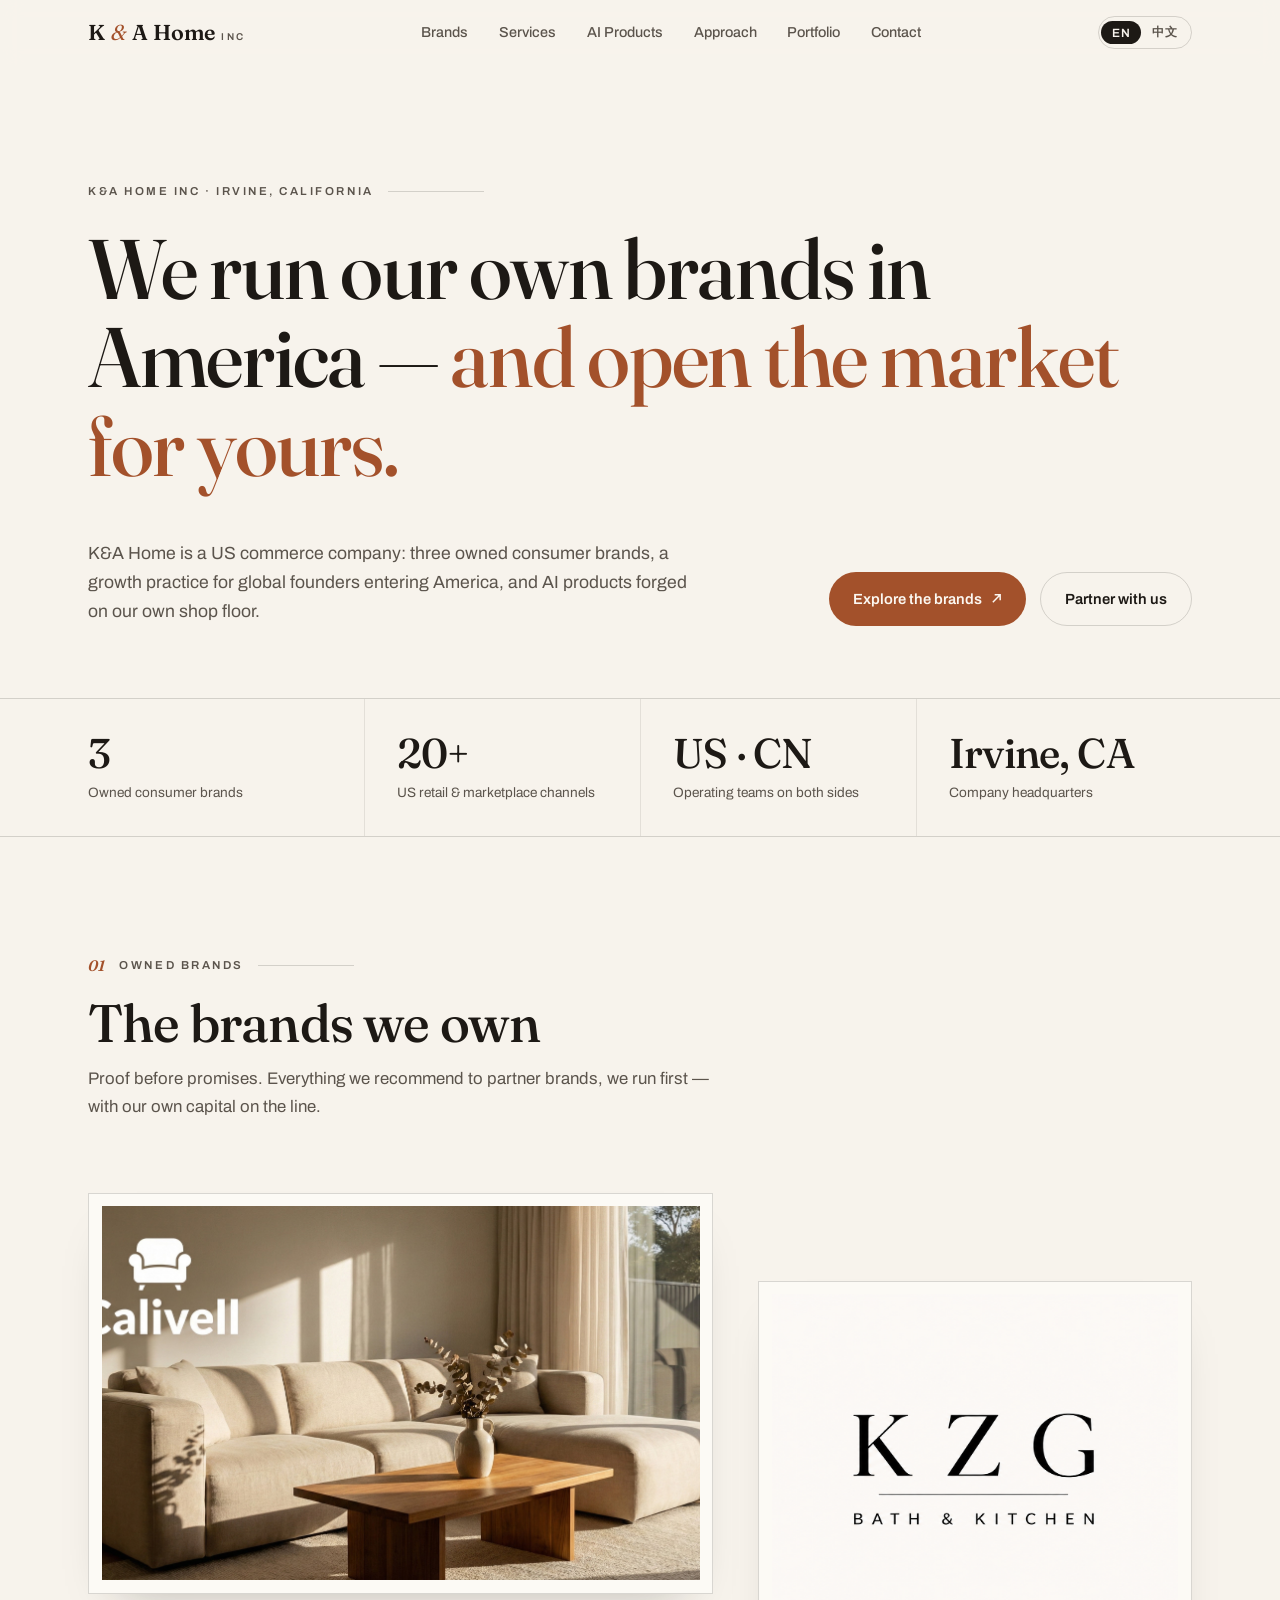
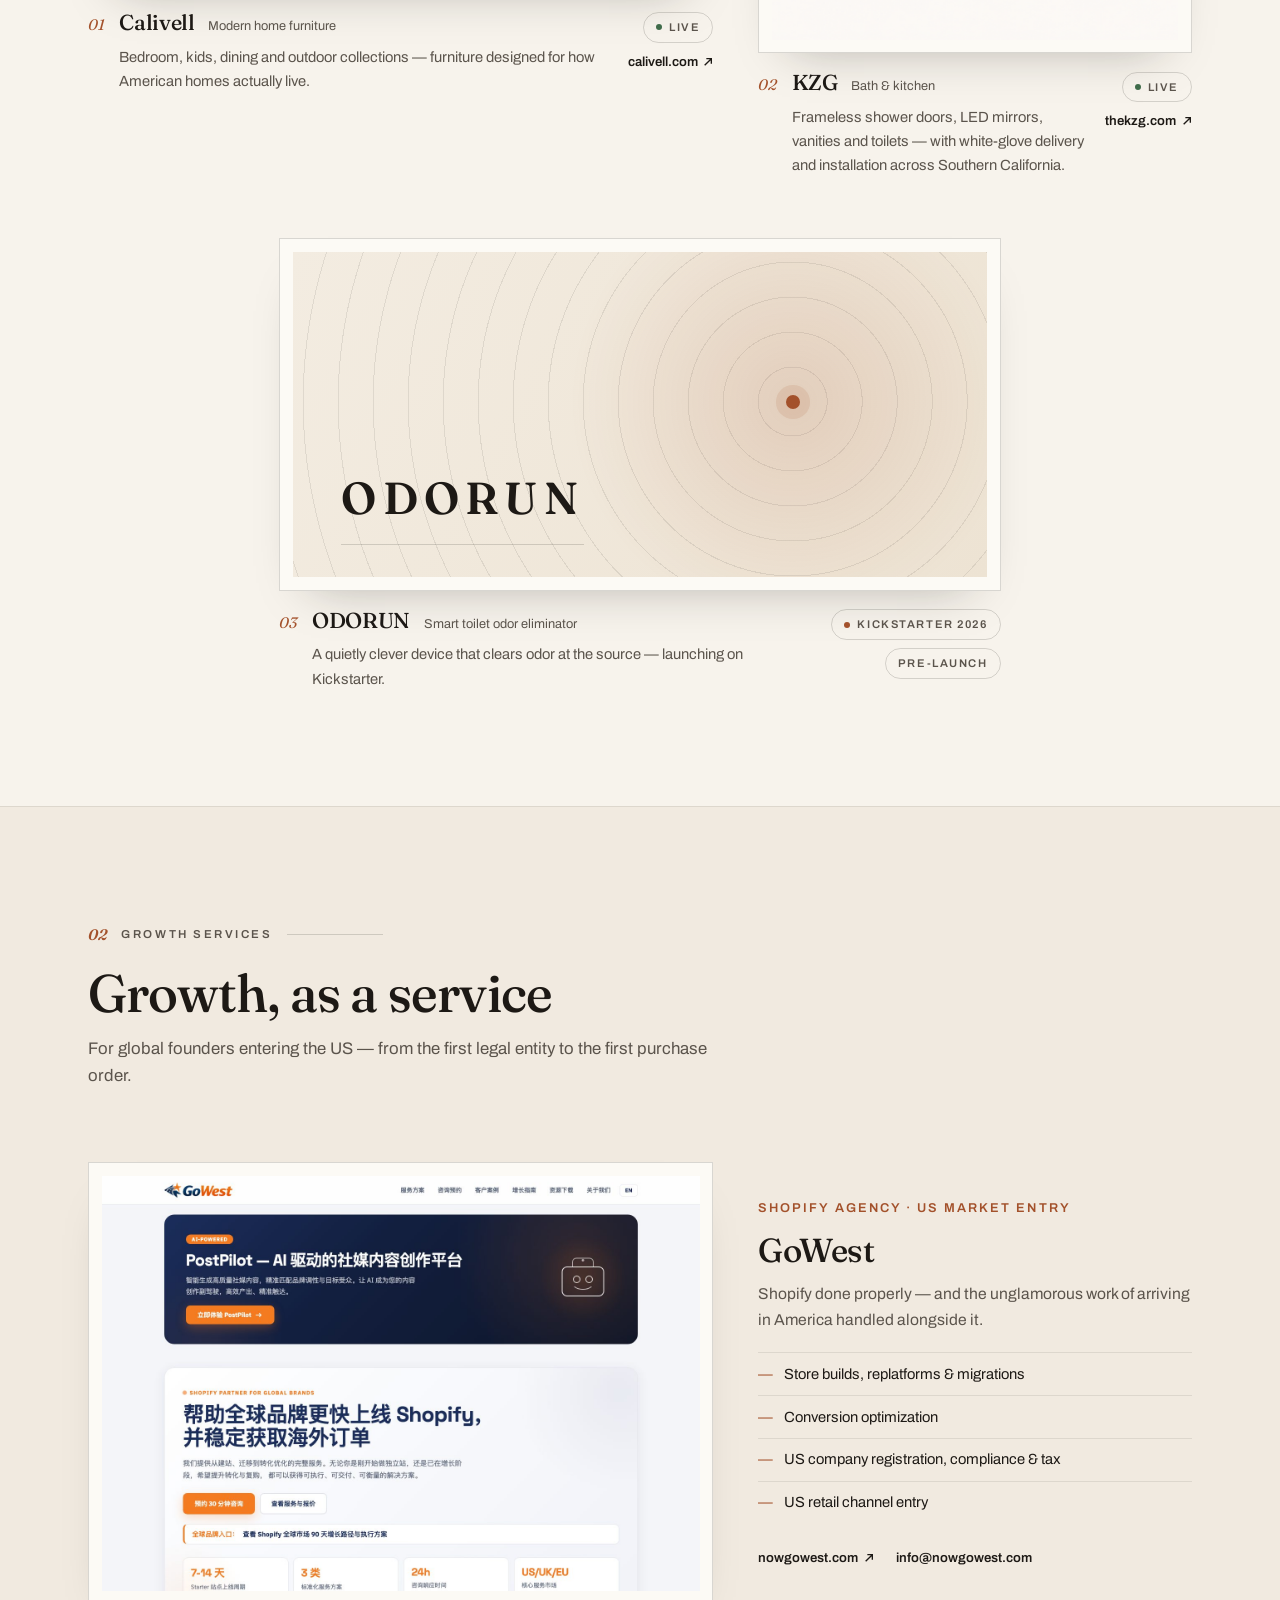
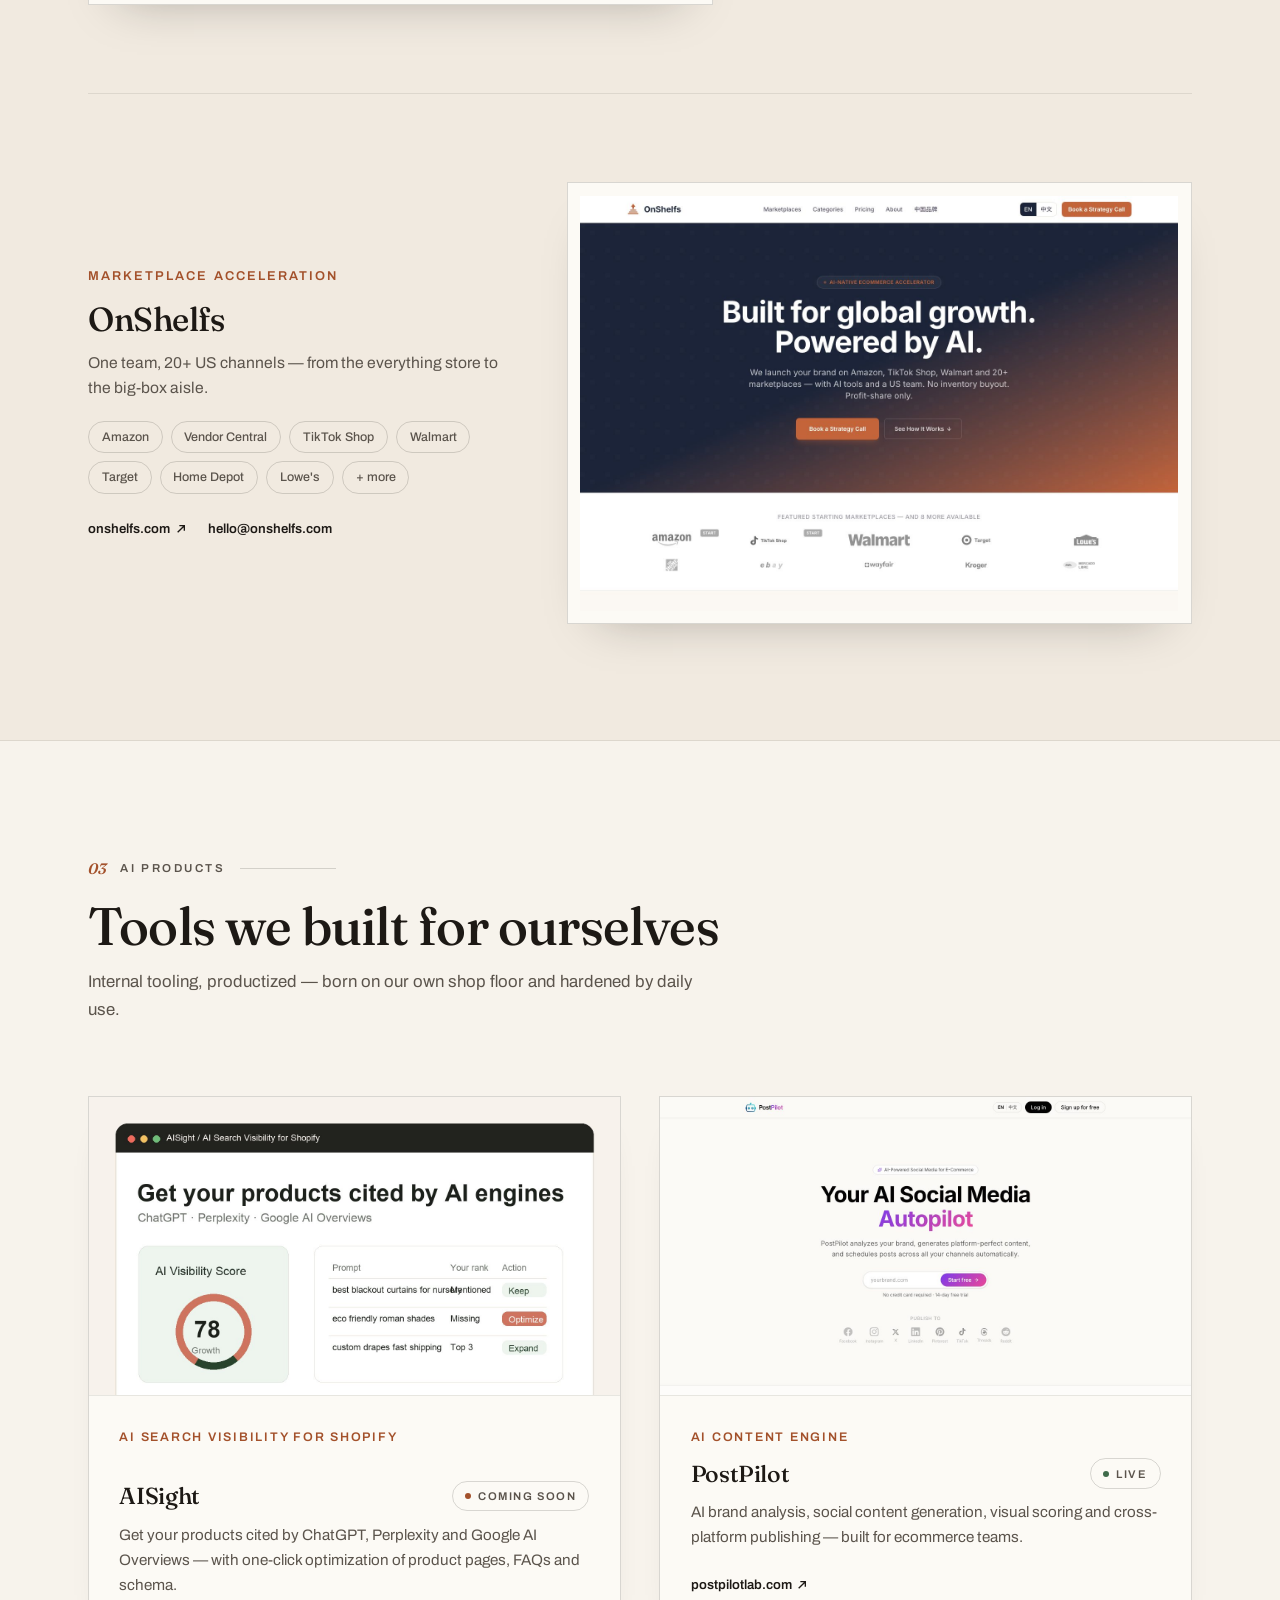
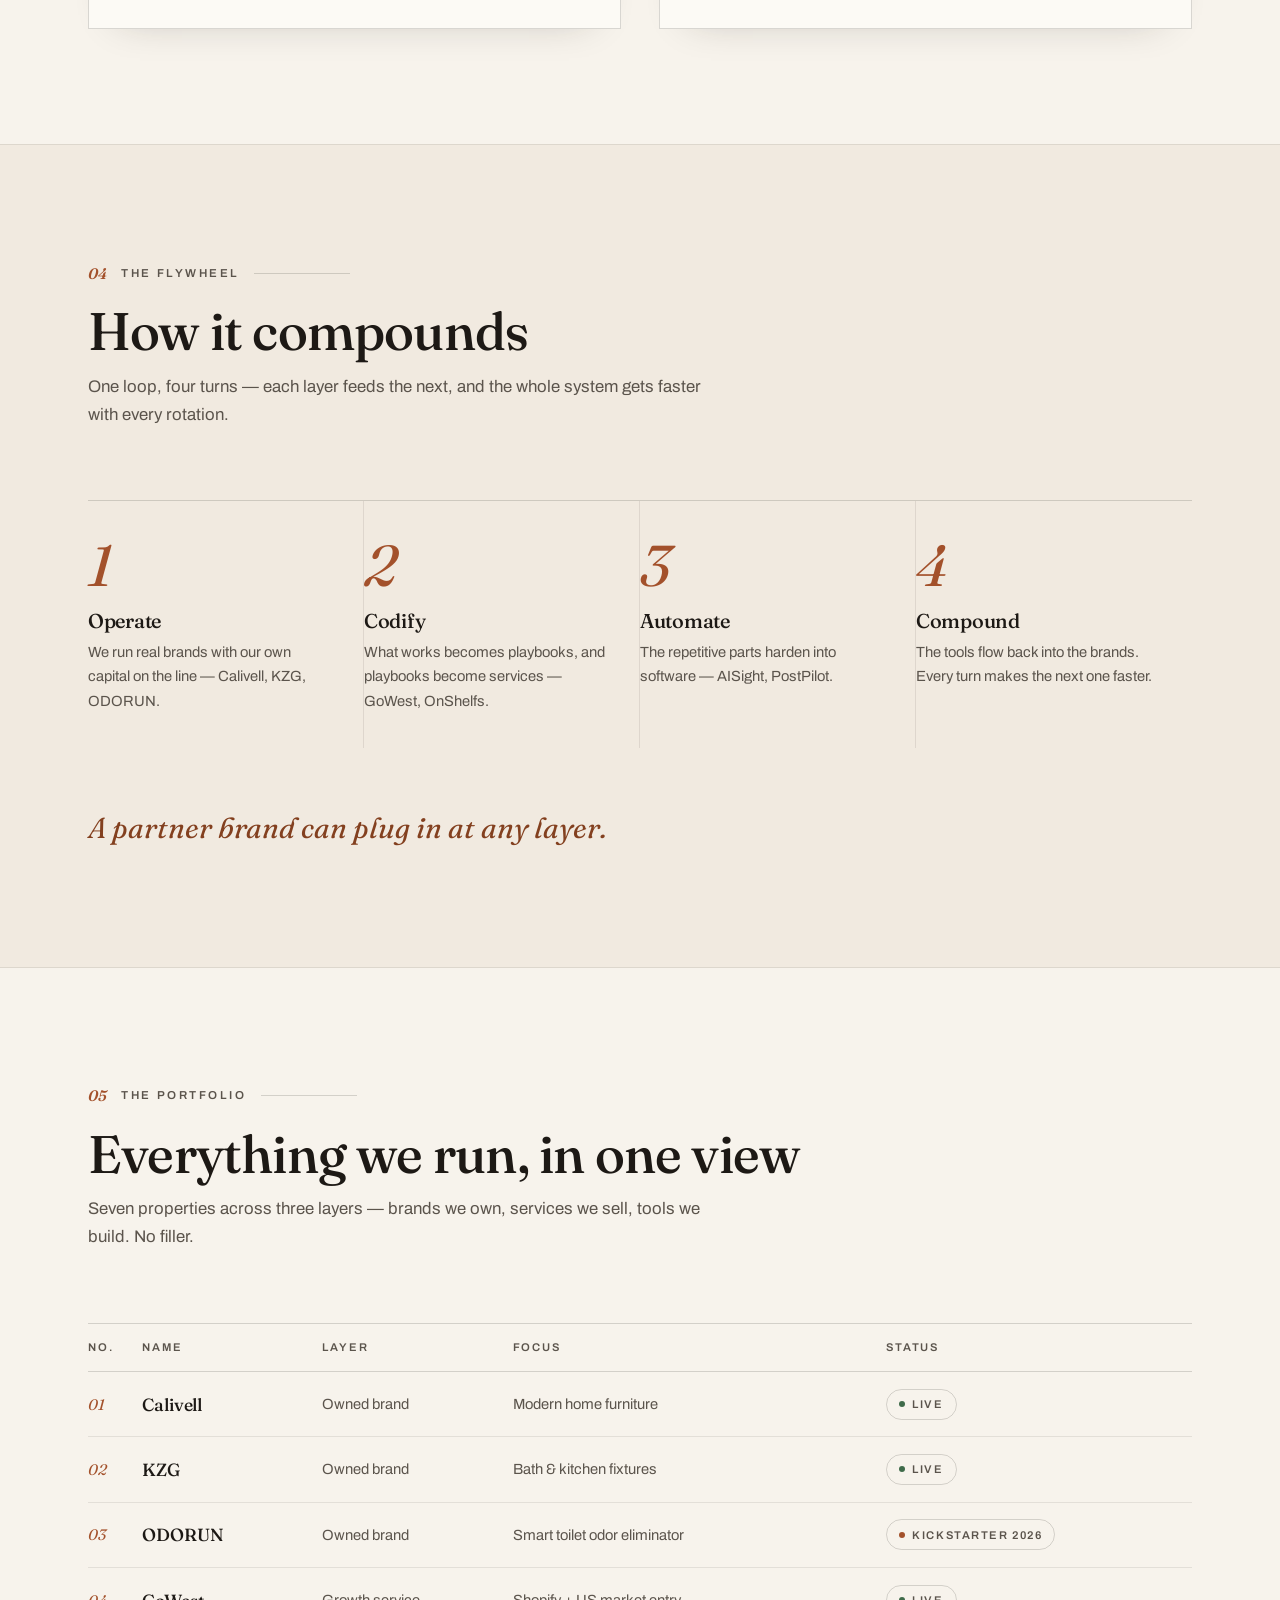
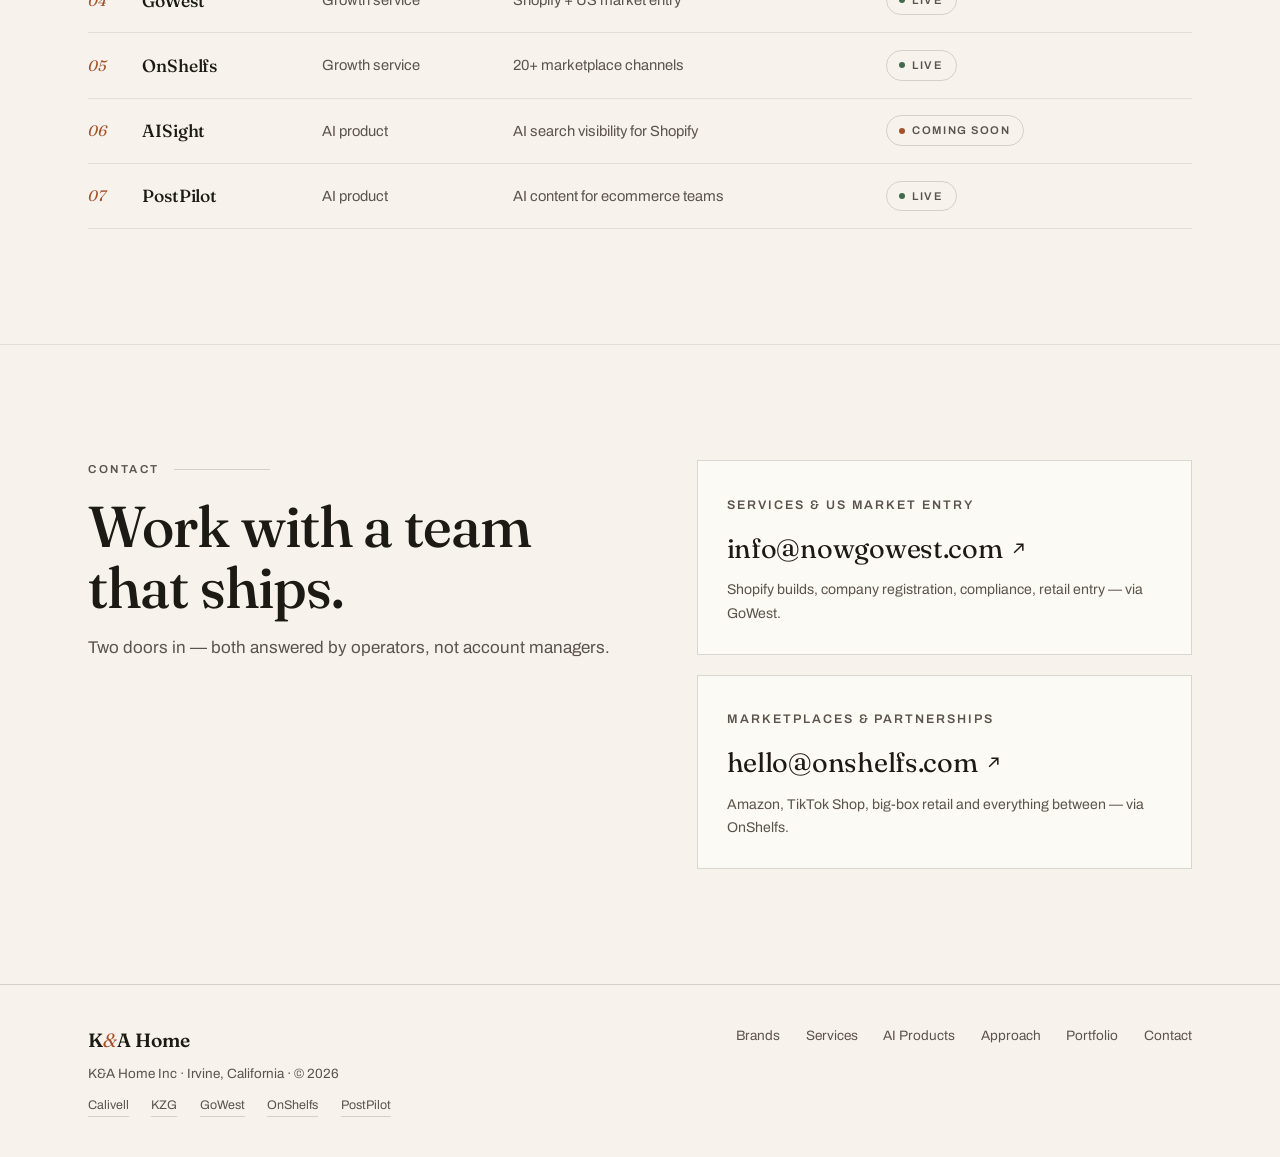
==== commit e03c905d: "Rebuild homepage: bilingual editorial redesign - Warm editorial design system (Fraunces + Archivo, c" ====
--- a/index.html
+++ b/index.html
@@ -1,350 +1,479 @@
-<!doctype html>
+<!DOCTYPE html>
 <html lang="en">
-  <head>
-    <meta charset="utf-8" />
-    <meta name="viewport" content="width=device-width, initial-scale=1" />
-    <title>K&A Home | Commerce and AI Brand Portfolio</title>
-    <meta
-      name="description"
-      content="K&A Home portfolio: owned ecommerce brands Calivell and KZG, Shopify growth, marketplace acceleration, social automation, and AI search visibility."
-    />
-    <meta property="og:title" content="K&A Home | Commerce and AI Brand Portfolio" />
-    <meta
-      property="og:description"
-      content="A connected portfolio for global commerce: Calivell, KZG, GoWest, OnShelfs, PostPilot, and AISight."
-    />
-    <meta property="og:type" content="website" />
-    <meta property="og:url" content="https://thekahome.com/" />
-    <link rel="stylesheet" href="styles.css" />
-    <script defer src="script.js"></script>
-  </head>
-  <body>
-    <header class="site-header" data-elevate>
-      <a class="brand" href="#top" aria-label="K&A Home portal home">
-        <span class="brand-mark">K&A</span>
-        <span>
-          <strong>K&A Home</strong>
-          <small>Commerce Project Portal</small>
-        </span>
-      </a>
-
-      <button class="nav-toggle" type="button" aria-expanded="false" aria-controls="site-nav">
-        <span></span>
-        <span></span>
-        <span></span>
+<head>
+<meta charset="utf-8">
+<meta name="viewport" content="width=device-width, initial-scale=1">
+<title>K&amp;A Home Inc — We operate brands in America, and open the market for yours</title>
+<meta name="description" content="K&A Home Inc is a US commerce company in Irvine, California: three owned consumer brands (Calivell, KZG, ODORUN), growth services for global brands entering the US (GoWest, OnShelfs), and AI products born from daily operations (AISight, PostPilot).">
+<link rel="canonical" href="https://thekahome.com/">
+<meta name="theme-color" content="#F7F3EC">
+<meta property="og:type" content="website">
+<meta property="og:site_name" content="K&A Home Inc">
+<meta property="og:title" content="K&A Home Inc — Brands, Growth Services, AI Products">
+<meta property="og:description" content="We run our own brands in America — and open the market for yours. Three owned brands, 20+ US retail channels, US + CN operating teams.">
+<meta property="og:url" content="https://thekahome.com/">
+<meta property="og:image" content="https://thekahome.com/assets/screenshots/ka-home.jpg">
+<meta name="twitter:card" content="summary_large_image">
+<meta name="twitter:title" content="K&A Home Inc — Brands, Growth Services, AI Products">
+<meta name="twitter:description" content="We run our own brands in America — and open the market for yours.">
+<meta name="twitter:image" content="https://thekahome.com/assets/screenshots/ka-home.jpg">
+<link rel="icon" href="data:image/svg+xml,%3Csvg xmlns='http://www.w3.org/2000/svg' viewBox='0 0 64 64'%3E%3Crect width='64' height='64' rx='12' fill='%231D1915'/%3E%3Ctext x='32' y='42' font-family='Georgia,serif' font-size='24' fill='%23F7F3EC' text-anchor='middle'%3EK%3Ctspan fill='%23C86F4A' font-style='italic'%3E%26%3C/tspan%3EA%3C/text%3E%3C/svg%3E">
+<link rel="preconnect" href="https://fonts.googleapis.com">
+<link rel="preconnect" href="https://fonts.gstatic.com" crossorigin>
+<link href="https://fonts.googleapis.com/css2?family=Fraunces:ital,opsz,wght@0,9..144,400;0,9..144,500;0,9..144,600;1,9..144,400;1,9..144,500&family=Archivo:wght@400;500;600&display=swap" rel="stylesheet">
+<link rel="stylesheet" href="styles.css">
+<script defer src="script.js"></script>
+<script type="application/ld+json">
+{
+  "@context": "https://schema.org",
+  "@type": "Organization",
+  "name": "K&A Home Inc",
+  "alternateName": ["KA Home Inc", "K&A Home"],
+  "url": "https://thekahome.com/",
+  "email": "info@nowgowest.com",
+  "address": {
+    "@type": "PostalAddress",
+    "addressLocality": "Irvine",
+    "addressRegion": "CA",
+    "addressCountry": "US"
+  },
+  "sameAs": [
+    "https://calivell.com",
+    "https://thekzg.com",
+    "https://nowgowest.com",
+    "https://onshelfs.com",
+    "https://postpilotlab.com"
+  ],
+  "description": "K&A Home Inc operates owned consumer brands (Calivell, KZG, ODORUN), growth services for brands entering the US market (GoWest, OnShelfs), and AI commerce products (AISight, PostPilot)."
+}
+</script>
+</head>
+<body>
+<a class="skip" href="#main" data-en="Skip to content" data-zh="跳转到正文">Skip to content</a>
+
+<header class="site-head" id="site-head">
+  <div class="wrap head-bar">
+    <a class="brand" href="#top" aria-label="K&amp;A Home Inc — home" data-arialabel-en="K&amp;A Home Inc — home" data-arialabel-zh="K&amp;A Home Inc——首页">K<span class="amp">&amp;</span>A Home <small>Inc</small></a>
+    <nav class="site-nav" id="site-nav" aria-label="Primary" data-arialabel-en="Primary" data-arialabel-zh="主导航">
+      <a href="#brands" data-en="Brands" data-zh="自营品牌">Brands</a>
+      <a href="#services" data-en="Services" data-zh="增长服务">Services</a>
+      <a href="#ai" data-en="AI Products" data-zh="AI 产品">AI Products</a>
+      <a href="#flywheel" data-en="Approach" data-zh="增长飞轮">Approach</a>
+      <a href="#portfolio" data-en="Portfolio" data-zh="资产一览">Portfolio</a>
+      <a href="#contact" data-en="Contact" data-zh="联系我们">Contact</a>
+    </nav>
+    <div class="head-right">
+      <div class="lang-switch" role="group" aria-label="Language" data-arialabel-en="Language" data-arialabel-zh="语言">
+        <button type="button" id="lang-en" aria-pressed="true" lang="en">EN</button>
+        <button type="button" id="lang-zh" aria-pressed="false" lang="zh-Hans">中文</button>
+      </div>
+      <button type="button" class="nav-toggle" id="nav-toggle" aria-expanded="false" aria-controls="site-nav" aria-label="Menu" data-arialabel-en="Menu" data-arialabel-zh="菜单">
+        <span></span><span></span>
       </button>
-
-      <nav id="site-nav" class="site-nav" aria-label="Primary navigation">
-        <a href="#projects">Projects</a>
-        <a href="#ecosystem">Platform</a>
-        <a href="#model">Operating Model</a>
-        <a href="#contact">Contact</a>
-      </nav>
-    </header>
-
-    <main id="top">
-      <section class="hero section-band">
-        <div class="hero-copy">
-          <p class="eyebrow">K&A Commerce Portfolio</p>
-          <h1>K&A builds the commerce infrastructure behind modern global brands.</h1>
-          <p class="lead">
-            From owned ecommerce brands to Shopify growth, marketplace acceleration, social
-            automation, and AI search visibility, our portfolio connects the full path from
-            product to demand.
-          </p>
-          <p class="lead lead-cn">
-            从家居产品、独立站建设、渠道入驻到 AI 增长工具，我们把品牌出海的关键环节串成一个可执行的生态。
-          </p>
-          <div class="hero-actions">
-            <a class="button button-primary" href="#projects">Explore projects</a>
-            <a class="button button-secondary" href="#contact">Contact team</a>
-          </div>
-        </div>
-
-        <div class="hero-visual" aria-label="K&A commerce ecosystem preview">
-          <div class="visual-panel">
-            <div class="browser-bar">
-              <span></span>
-              <span></span>
-              <span></span>
-              <p>thekahome.com / brand + growth portfolio</p>
-            </div>
-            <div class="signal-grid">
-              <article class="signal-tile active">
-                <small>Owned brands</small>
-                <strong>Calivell + KZG</strong>
-                <p>Home furniture, bath fixtures</p>
-              </article>
-              <article class="signal-tile">
-                <small>Shopify growth</small>
-                <strong>GoWest</strong>
-                <p>Build, migrate, optimize</p>
-              </article>
-              <article class="signal-tile">
-                <small>Marketplaces</small>
-                <strong>OnShelfs</strong>
-                <p>Amazon, TikTok Shop, Walmart</p>
-              </article>
-              <article class="signal-tile">
-                <small>AI demand</small>
-                <strong>PostPilot + AISight</strong>
-                <p>Content, GEO, automation</p>
-              </article>
-            </div>
-          </div>
-        </div>
-      </section>
-
-      <section class="metrics" aria-label="Portfolio highlights">
-        <div>
-          <strong>2</strong>
-          <span>owned ecommerce brands</span>
-        </div>
-        <div>
-          <strong>20+</strong>
-          <span>marketplace channels</span>
-        </div>
-        <div>
-          <strong>US + CN</strong>
-          <span>operating teams</span>
-        </div>
-        <div>
-          <strong>AI-native</strong>
-          <span>growth tooling</span>
-        </div>
-      </section>
-
-      <section id="projects" class="section-wrap">
-        <div class="section-heading">
-          <p class="eyebrow">Project Portfolio</p>
-          <h2>One ecosystem for product, demand, and channels.</h2>
-          <p>
-            Each project can stand alone, but together they cover the operating surface a
-            global consumer brand needs: products, storefronts, marketplaces, social, and AI search.
-          </p>
-        </div>
-
-        <div class="project-grid">
-          <article class="project-card featured">
-            <div class="project-image brand-collage" aria-label="Calivell and KZG ecommerce brand previews">
-              <a class="brand-preview" href="https://calivell.com/" target="_blank" rel="noopener">
-                <img src="assets/screenshots/calivell.jpg" alt="Calivell home furniture preview" />
-                <span>Calivell</span>
-              </a>
-              <a class="brand-preview" href="https://thekzg.com/" target="_blank" rel="noopener">
-                <img src="assets/screenshots/kzg.png" alt="KZG bath and kitchen preview" />
-                <span>KZG</span>
-              </a>
-            </div>
-            <div class="project-body">
-              <div class="project-meta">
-                <span>Owned brands</span>
-                <span>Live</span>
-              </div>
-              <h3>Ecommerce Brands: Calivell + KZG</h3>
-              <p>
-                Calivell serves modern bedroom, kids, dining, and outdoor furniture categories.
-                KZG focuses on bath and kitchen fixtures including frameless shower doors, LED
-                mirrors, toilets, and vanities.
-              </p>
-              <div class="brand-links">
-                <a class="text-link" href="https://calivell.com/" target="_blank" rel="noopener">
-                  Visit calivell.com
-                </a>
-                <a class="text-link" href="https://thekzg.com/" target="_blank" rel="noopener">
-                  Visit thekzg.com
-                </a>
-              </div>
-            </div>
-          </article>
-
-          <article class="project-card">
-            <a class="project-image" href="https://nowgowest.com/" target="_blank" rel="noopener">
-              <img src="assets/screenshots/gowest.jpg" alt="GoWest website preview" />
+    </div>
+  </div>
+</header>
+
+<main id="main">
+  <!-- ============ Hero ============ -->
+  <section class="hero" id="top">
+    <div class="wrap">
+      <p class="eyebrow hero-eyebrow"><span data-en="K&amp;A Home Inc · Irvine, California" data-zh="K&amp;A Home Inc · 加州尔湾">K&amp;A Home Inc · Irvine, California</span></p>
+      <h1>
+        <span data-en="We run our own brands in America — " data-zh="我们在美国经营自己的品牌，">We run our own brands in America — </span><span class="turn" data-en="and open the market for yours." data-zh="也为更多品牌打开这个市场。">and open the market for yours.</span>
+      </h1>
+      <div class="hero-foot">
+        <p class="lede" data-en="K&amp;A Home is a US commerce company: three owned consumer brands, a growth practice for global founders entering America, and AI products forged on our own shop floor." data-zh="K&amp;A Home 是一家立足美国的品牌运营公司：三个自营消费品牌、一套服务全球创始人进入美国市场的增长体系，以及在自家业务一线打磨出来的 AI 产品。">K&amp;A Home is a US commerce company: three owned consumer brands, a growth practice for global founders entering America, and AI products forged on our own shop floor.</p>
+        <div class="hero-ctas">
+          <a class="btn btn-primary" href="#brands"><span data-en="Explore the brands" data-zh="看看我们的品牌">Explore the brands</span>
+            <svg width="11" height="11" viewBox="0 0 12 12" aria-hidden="true"><path d="M2 10L10 2M4 2h6v6" stroke="currentColor" fill="none" stroke-width="1.6"/></svg></a>
+          <a class="btn btn-ghost" href="#contact"><span data-en="Partner with us" data-zh="与我们合作">Partner with us</span></a>
+        </div>
+      </div>
+    </div>
+    <div class="proof">
+      <div class="wrap proof-grid">
+        <div class="proof-item reveal">
+          <div class="val">3</div>
+          <div class="lbl" data-en="Owned consumer brands" data-zh="自营消费品牌">Owned consumer brands</div>
+        </div>
+        <div class="proof-item reveal">
+          <div class="val">20+</div>
+          <div class="lbl" data-en="US retail &amp; marketplace channels" data-zh="美国零售与电商渠道">US retail &amp; marketplace channels</div>
+        </div>
+        <div class="proof-item reveal">
+          <div class="val">US · CN</div>
+          <div class="lbl" data-en="Operating teams on both sides" data-zh="中美两地运营团队">Operating teams on both sides</div>
+        </div>
+        <div class="proof-item reveal">
+          <div class="val" data-en="Irvine, CA" data-zh="加州尔湾">Irvine, CA</div>
+          <div class="lbl" data-en="Company headquarters" data-zh="公司总部所在地">Company headquarters</div>
+        </div>
+      </div>
+    </div>
+  </section>
+
+  <!-- ============ Owned brands ============ -->
+  <section class="section" id="brands" aria-labelledby="brands-title">
+    <div class="wrap">
+      <div class="section-head reveal">
+        <p class="eyebrow"><span class="num">01</span><span data-en="Owned Brands" data-zh="自营品牌">Owned Brands</span></p>
+        <h2 id="brands-title" data-en="The brands we own" data-zh="我们亲手经营的品牌">The brands we own</h2>
+        <p class="lede" data-en="Proof before promises. Everything we recommend to partner brands, we run first — with our own capital on the line." data-zh="先跑通，再推荐。给合作伙伴的每一条建议，都先在自己的品牌上用真金白银验证过。">Proof before promises. Everything we recommend to partner brands, we run first — with our own capital on the line.</p>
+      </div>
+      <div class="plates">
+        <article class="plate plate-calivell reveal">
+          <div class="plate-frame">
+            <a class="plate-link" href="https://calivell.com" target="_blank" rel="noopener">
+              <img src="assets/screenshots/calivell.jpg" width="2848" height="1504" fetchpriority="high" decoding="async"
+                   alt="Calivell online store — modern home furniture"
+                   data-alt-en="Calivell online store — modern home furniture"
+                   data-alt-zh="Calivell 官网——现代家居家具">
             </a>
-            <div class="project-body">
-              <div class="project-meta">
-                <span>Shopify partner</span>
-                <span>Live</span>
-              </div>
-              <h3>GoWest</h3>
-              <p>
-                Shopify build, migration, conversion optimization, and US retail channel entry for
-                global brands.
-              </p>
-              <a class="text-link" href="https://nowgowest.com/" target="_blank" rel="noopener">
-                Visit nowgowest.com
-              </a>
-            </div>
-          </article>
-
-          <article class="project-card">
-            <a class="project-image" href="https://onshelfs.com/" target="_blank" rel="noopener">
-              <img src="assets/screenshots/onshelfs.jpg" alt="OnShelfs website preview" />
+          </div>
+          <div class="plate-cap">
+            <span class="idx">01</span>
+            <div class="plate-cap-main">
+              <h3><a href="https://calivell.com" target="_blank" rel="noopener">Calivell</a></h3>
+              <span class="tag" data-en="Modern home furniture" data-zh="现代家居家具">Modern home furniture</span>
+              <p data-en="Bedroom, kids, dining and outdoor collections — furniture designed for how American homes actually live." data-zh="卧室、儿童房、餐厅与户外系列——为美国家庭的真实生活方式而设计的家具。">Bedroom, kids, dining and outdoor collections — furniture designed for how American homes actually live.</p>
+            </div>
+            <div class="plate-side">
+              <span class="badge badge-live"><span class="dot"></span><span data-en="Live" data-zh="运营中">Live</span></span>
+              <a class="ext" href="https://calivell.com" target="_blank" rel="noopener">calivell.com
+                <svg width="10" height="10" viewBox="0 0 12 12" aria-hidden="true"><path d="M2 10L10 2M4 2h6v6" stroke="currentColor" fill="none" stroke-width="1.6"/></svg></a>
+            </div>
+          </div>
+        </article>
+
+        <article class="plate plate-kzg reveal">
+          <div class="plate-frame">
+            <a class="plate-link" href="https://thekzg.com" target="_blank" rel="noopener">
+              <img src="assets/screenshots/kzg.png" width="1734" height="907" loading="lazy" decoding="async"
+                   alt="KZG online store — bath and kitchen fixtures"
+                   data-alt-en="KZG online store — bath and kitchen fixtures"
+                   data-alt-zh="KZG 官网——卫浴与厨房设备">
             </a>
-            <div class="project-body">
-              <div class="project-meta">
-                <span>Marketplace accelerator</span>
-                <span>Live</span>
-              </div>
-              <h3>OnShelfs</h3>
-              <p>
-                AI-native launch and growth across Amazon, TikTok Shop, Walmart, Target, and 20+
-                marketplace channels.
-              </p>
-              <a class="text-link" href="https://onshelfs.com/" target="_blank" rel="noopener">
-                Visit onshelfs.com
-              </a>
-            </div>
-          </article>
-
-          <article class="project-card">
-            <a class="project-image" href="https://postpilotlab.com/" target="_blank" rel="noopener">
-              <img src="assets/screenshots/postpilot.jpg" alt="PostPilot website preview" />
+          </div>
+          <div class="plate-cap">
+            <span class="idx">02</span>
+            <div class="plate-cap-main">
+              <h3><a href="https://thekzg.com" target="_blank" rel="noopener">KZG</a></h3>
+              <span class="tag" data-en="Bath &amp; kitchen" data-zh="卫浴与厨房">Bath &amp; kitchen</span>
+              <p data-en="Frameless shower doors, LED mirrors, vanities and toilets — with white-glove delivery and installation across Southern California." data-zh="无框淋浴门、LED 浴室镜、浴室柜与马桶——南加州地区提供送装一体的上门服务。">Frameless shower doors, LED mirrors, vanities and toilets — with white-glove delivery and installation across Southern California.</p>
+            </div>
+            <div class="plate-side">
+              <span class="badge badge-live"><span class="dot"></span><span data-en="Live" data-zh="运营中">Live</span></span>
+              <a class="ext" href="https://thekzg.com" target="_blank" rel="noopener">thekzg.com
+                <svg width="10" height="10" viewBox="0 0 12 12" aria-hidden="true"><path d="M2 10L10 2M4 2h6v6" stroke="currentColor" fill="none" stroke-width="1.6"/></svg></a>
+            </div>
+          </div>
+        </article>
+
+        <article class="plate plate-odorun reveal">
+          <div class="plate-frame">
+            <div class="odorun-visual" role="img"
+                 aria-label="ODORUN — abstract graphic of fresh air rings"
+                 data-arialabel-en="ODORUN — abstract graphic of fresh air rings"
+                 data-arialabel-zh="ODORUN——象征清新空气的环形抽象图形">
+              <span class="odorun-mark" aria-hidden="true">ODORUN</span>
+            </div>
+          </div>
+          <div class="plate-cap">
+            <span class="idx">03</span>
+            <div class="plate-cap-main">
+              <h3>ODORUN</h3>
+              <span class="tag" data-en="Smart toilet odor eliminator" data-zh="智能马桶除臭器">Smart toilet odor eliminator</span>
+              <p data-en="A quietly clever device that clears odor at the source — launching on Kickstarter." data-zh="一台不声不响的聪明小设备，从源头消除异味——即将登陆 Kickstarter。">A quietly clever device that clears odor at the source — launching on Kickstarter.</p>
+            </div>
+            <div class="plate-side">
+              <span class="badge"><span class="dot"></span><span data-en="Kickstarter 2026" data-zh="Kickstarter 2026 众筹">Kickstarter 2026</span></span>
+              <span class="badge" data-en="Pre-launch" data-zh="预发布">Pre-launch</span>
+            </div>
+          </div>
+        </article>
+      </div>
+    </div>
+  </section>
+
+  <!-- ============ Growth services ============ -->
+  <section class="section section-alt" id="services" aria-labelledby="services-title">
+    <div class="wrap">
+      <div class="section-head reveal">
+        <p class="eyebrow"><span class="num">02</span><span data-en="Growth Services" data-zh="增长服务">Growth Services</span></p>
+        <h2 id="services-title" data-en="Growth, as a service" data-zh="把增长做成一项服务">Growth, as a service</h2>
+        <p class="lede" data-en="For global founders entering the US — from the first legal entity to the first purchase order." data-zh="服务进入美国市场的全球创始人——从注册第一家公司，到拿下第一张采购订单。">For global founders entering the US — from the first legal entity to the first purchase order.</p>
+      </div>
+
+      <article class="svc reveal">
+        <div class="svc-media">
+          <div class="plate-frame">
+            <a class="plate-link" href="https://nowgowest.com" target="_blank" rel="noopener">
+              <img src="assets/screenshots/gowest.jpg" width="1440" height="1000" loading="lazy" decoding="async"
+                   alt="GoWest website — Shopify agency and US market entry services"
+                   data-alt-en="GoWest website — Shopify agency and US market entry services"
+                   data-alt-zh="GoWest 官网——Shopify 建站与美国市场进入服务">
             </a>
-            <div class="project-body">
-              <div class="project-meta">
-                <span>AI social</span>
-                <span>Live</span>
-              </div>
+          </div>
+        </div>
+        <div class="svc-body">
+          <p class="role" data-en="Shopify agency · US market entry" data-zh="Shopify 建站 · 美国市场落地">Shopify agency · US market entry</p>
+          <h3>GoWest</h3>
+          <p data-en="Shopify done properly — and the unglamorous work of arriving in America handled alongside it." data-zh="把 Shopify 做到位，也把进入美国最繁琐的那些事一并办妥。">Shopify done properly — and the unglamorous work of arriving in America handled alongside it.</p>
+          <ul class="svc-list">
+            <li data-en="Store builds, replatforms &amp; migrations" data-zh="建站、换平台与站点迁移">Store builds, replatforms &amp; migrations</li>
+            <li data-en="Conversion optimization" data-zh="转化率优化">Conversion optimization</li>
+            <li data-en="US company registration, compliance &amp; tax" data-zh="美国公司注册、合规与税务">US company registration, compliance &amp; tax</li>
+            <li data-en="US retail channel entry" data-zh="美国零售渠道入驻">US retail channel entry</li>
+          </ul>
+          <div class="svc-links">
+            <a class="ext" href="https://nowgowest.com" target="_blank" rel="noopener">nowgowest.com
+              <svg width="10" height="10" viewBox="0 0 12 12" aria-hidden="true"><path d="M2 10L10 2M4 2h6v6" stroke="currentColor" fill="none" stroke-width="1.6"/></svg></a>
+            <a class="ext" href="mailto:info@nowgowest.com">info@nowgowest.com</a>
+          </div>
+        </div>
+      </article>
+
+      <article class="svc svc-rev reveal">
+        <div class="svc-media">
+          <div class="plate-frame">
+            <a class="plate-link" href="https://onshelfs.com" target="_blank" rel="noopener">
+              <img src="assets/screenshots/onshelfs.jpg" width="1440" height="1000" loading="lazy" decoding="async"
+                   alt="OnShelfs website — US marketplace acceleration"
+                   data-alt-en="OnShelfs website — US marketplace acceleration"
+                   data-alt-zh="OnShelfs 官网——美国渠道加速服务">
+            </a>
+          </div>
+        </div>
+        <div class="svc-body">
+          <p class="role" data-en="Marketplace acceleration" data-zh="渠道加速">Marketplace acceleration</p>
+          <h3>OnShelfs</h3>
+          <p data-en="One team, 20+ US channels — from the everything store to the big-box aisle." data-zh="一支团队，覆盖 20+ 美国主流渠道——从线上巨头到大型商超货架。">One team, 20+ US channels — from the everything store to the big-box aisle.</p>
+          <div class="chips" role="group" aria-label="Channels" data-arialabel-en="Channels" data-arialabel-zh="渠道">
+            <span>Amazon</span><span>Vendor Central</span><span>TikTok Shop</span><span>Walmart</span><span>Target</span><span>Home Depot</span><span>Lowe's</span><span data-en="+ more" data-zh="等 20+ 渠道">+ more</span>
+          </div>
+          <div class="svc-links">
+            <a class="ext" href="https://onshelfs.com" target="_blank" rel="noopener">onshelfs.com
+              <svg width="10" height="10" viewBox="0 0 12 12" aria-hidden="true"><path d="M2 10L10 2M4 2h6v6" stroke="currentColor" fill="none" stroke-width="1.6"/></svg></a>
+            <a class="ext" href="mailto:hello@onshelfs.com">hello@onshelfs.com</a>
+          </div>
+        </div>
+      </article>
+    </div>
+  </section>
+
+  <!-- ============ AI products ============ -->
+  <section class="section" id="ai" aria-labelledby="ai-title">
+    <div class="wrap">
+      <div class="section-head reveal">
+        <p class="eyebrow"><span class="num">03</span><span data-en="AI Products" data-zh="AI 产品">AI Products</span></p>
+        <h2 id="ai-title" data-en="Tools we built for ourselves" data-zh="我们给自己造的工具">Tools we built for ourselves</h2>
+        <p class="lede" data-en="Internal tooling, productized — born on our own shop floor and hardened by daily use." data-zh="内部工具产品化——源自自家业务一线，在每天的实战中反复打磨。">Internal tooling, productized — born on our own shop floor and hardened by daily use.</p>
+      </div>
+      <div class="ai-grid">
+        <article class="ai-card reveal">
+          <div class="ai-shot">
+            <img src="assets/screenshots/aisight.jpg" width="1440" height="1000" loading="lazy" decoding="async"
+                 alt="AISight app — AI search visibility dashboard"
+                 data-alt-en="AISight app — AI search visibility dashboard"
+                 data-alt-zh="AISight 应用——AI 搜索可见性看板">
+          </div>
+          <div class="ai-body">
+            <p class="role" data-en="AI search visibility for Shopify" data-zh="Shopify AI 搜索可见性">AI search visibility for Shopify</p>
+            <div class="ai-top">
+              <h3>AISight</h3>
+              <span class="badge"><span class="dot"></span><span data-en="Coming soon" data-zh="即将上线">Coming soon</span></span>
+            </div>
+            <p data-en="Get your products cited by ChatGPT, Perplexity and Google AI Overviews — with one-click optimization of product pages, FAQs and schema." data-zh="让你的产品被 ChatGPT、Perplexity 和 Google AI Overviews 引用——一键优化产品页、FAQ 与结构化数据。">Get your products cited by ChatGPT, Perplexity and Google AI Overviews — with one-click optimization of product pages, FAQs and schema.</p>
+          </div>
+        </article>
+
+        <article class="ai-card reveal">
+          <div class="ai-shot">
+            <img src="assets/screenshots/postpilot.jpg" width="1440" height="1000" loading="lazy" decoding="async"
+                 alt="PostPilot app — AI content generation for ecommerce"
+                 data-alt-en="PostPilot app — AI content generation for ecommerce"
+                 data-alt-zh="PostPilot 应用——电商 AI 内容生成">
+          </div>
+          <div class="ai-body">
+            <p class="role" data-en="AI content engine" data-zh="AI 内容引擎">AI content engine</p>
+            <div class="ai-top">
               <h3>PostPilot</h3>
-              <p>
-                AI brand analysis, social content generation, visual scoring, and cross-platform
-                publishing for ecommerce teams.
-              </p>
-              <a class="text-link" href="https://postpilotlab.com/" target="_blank" rel="noopener">
-                Visit postpilotlab.com
-              </a>
-            </div>
-          </article>
-
-          <article class="project-card">
-            <div class="project-image">
-              <img src="assets/screenshots/aisight.jpg" alt="AISight product preview" />
-            </div>
-            <div class="project-body">
-              <div class="project-meta">
-                <span>GEO / AEO app</span>
-                <span>Coming soon</span>
-              </div>
-              <h3>AISight</h3>
-              <p>
-                Shopify AI search visibility for ChatGPT, Perplexity, and Google AI Overviews,
-                with one-click product, FAQ, and schema optimization.
-              </p>
-              <a class="text-link muted" href="#contact">Request preview</a>
-            </div>
-          </article>
-        </div>
-      </section>
-
-      <section id="ecosystem" class="section-band ecosystem">
-        <div class="section-heading narrow">
-          <p class="eyebrow">Connected Platform</p>
-          <h2>From product to AI-discoverable demand.</h2>
-          <p>
-            The portfolio is designed as a sequence. A brand can enter through any project and
-            expand into the rest of the operating stack when the timing is right.
-          </p>
-        </div>
-
-        <div class="flow">
-          <div class="flow-step">
-            <span class="step-number">01</span>
-            <h3>Owned brands</h3>
-            <p>Calivell and KZG prove the commerce playbook through real home categories.</p>
-          </div>
-          <div class="flow-step">
-            <span class="step-number">02</span>
-            <h3>Storefront</h3>
-            <p>GoWest builds and improves Shopify foundations for international sales.</p>
-          </div>
-          <div class="flow-step">
-            <span class="step-number">03</span>
-            <h3>Channels</h3>
-            <p>OnShelfs moves qualified brands into marketplaces and retail distribution.</p>
-          </div>
-          <div class="flow-step">
-            <span class="step-number">04</span>
-            <h3>Demand engine</h3>
-            <p>PostPilot and AISight help content and AI search keep compounding.</p>
-          </div>
-        </div>
-      </section>
-
-      <section id="model" class="section-wrap">
-        <div class="split">
-          <div class="section-heading align-left">
-            <p class="eyebrow">Operating Model</p>
-            <h2>Strategy, build, launch, optimize, scale.</h2>
-            <p>
-              We combine hands-on service teams with internal AI products, so execution and tooling
-              improve together across every project.
-            </p>
-          </div>
-          <div class="model-list">
-            <article>
-              <span>Strategy</span>
-              <p>Market fit, channel priority, product positioning, and KPI architecture.</p>
-            </article>
-            <article>
-              <span>Build</span>
-              <p>Shopify storefronts, listings, content systems, and automation workflows.</p>
-            </article>
-            <article>
-              <span>Launch</span>
-              <p>Marketplace onboarding, creative production, catalog setup, and campaign starts.</p>
-            </article>
-            <article>
-              <span>Optimize</span>
-              <p>CRO, ad iteration, social scheduling, AI citation tracking, and schema upgrades.</p>
-            </article>
-            <article>
-              <span>Scale</span>
-              <p>More channels, stronger retention, clearer reporting, and repeatable growth loops.</p>
-            </article>
-          </div>
-        </div>
-      </section>
-
-      <section id="contact" class="contact section-band">
-        <div>
-          <p class="eyebrow">Partnerships / Brand Growth</p>
-          <h2>Bring us a product, brand, or channel problem.</h2>
-          <p>
-            We will map the right entry point across the K&A portfolio, from owned-brand
-            operations to AI-native growth infrastructure.
-          </p>
-          <p class="lead-cn">欢迎品牌方、渠道伙伴和技术合作方联系，我们会按项目阶段给出可执行路径。</p>
-        </div>
-        <div class="contact-actions">
-          <a class="button button-primary" href="mailto:info@nowgowest.com">Email GoWest team</a>
-          <a class="button button-secondary" href="mailto:hello@onshelfs.com">Email OnShelfs team</a>
-        </div>
-      </section>
-    </main>
-
-    <footer class="site-footer">
-      <span>K&A Home</span>
-      <span>Irvine, California</span>
-      <span>Commerce and AI project portal</span>
-    </footer>
-
-    <script type="application/ld+json">
-      {
-        "@context": "https://schema.org",
-        "@type": "Organization",
-        "name": "K&A Home",
-        "url": "https://thekahome.com/",
-        "sameAs": [
-          "https://nowgowest.com/",
-          "https://calivell.com/",
-          "https://thekzg.com/",
-          "https://postpilotlab.com/",
-          "https://onshelfs.com/"
-        ],
-        "description": "K&A Home operates owned ecommerce brands and a connected portfolio of commerce and AI projects for global consumer brands."
-      }
-    </script>
-  </body>
+              <span class="badge badge-live"><span class="dot"></span><span data-en="Live" data-zh="运营中">Live</span></span>
+            </div>
+            <p data-en="AI brand analysis, social content generation, visual scoring and cross-platform publishing — built for ecommerce teams." data-zh="AI 品牌分析、社媒内容生成、视觉评分与跨平台发布——为电商团队量身打造。">AI brand analysis, social content generation, visual scoring and cross-platform publishing — built for ecommerce teams.</p>
+            <div class="ai-foot">
+              <a class="ext" href="https://postpilotlab.com" target="_blank" rel="noopener">postpilotlab.com
+                <svg width="10" height="10" viewBox="0 0 12 12" aria-hidden="true"><path d="M2 10L10 2M4 2h6v6" stroke="currentColor" fill="none" stroke-width="1.6"/></svg></a>
+            </div>
+          </div>
+        </article>
+      </div>
+    </div>
+  </section>
+
+  <!-- ============ Flywheel ============ -->
+  <section class="section section-alt" id="flywheel" aria-labelledby="flywheel-title">
+    <div class="wrap">
+      <div class="section-head reveal">
+        <p class="eyebrow"><span class="num">04</span><span data-en="The Flywheel" data-zh="增长飞轮">The Flywheel</span></p>
+        <h2 id="flywheel-title" data-en="How it compounds" data-zh="增长如何复利">How it compounds</h2>
+        <p class="lede" data-en="One loop, four turns — each layer feeds the next, and the whole system gets faster with every rotation." data-zh="一个闭环，四步咬合——每一层都为下一层供能，飞轮每转一圈就更快一分。">One loop, four turns — each layer feeds the next, and the whole system gets faster with every rotation.</p>
+      </div>
+      <div class="wheel reveal">
+        <div class="wheel-step">
+          <span class="n" aria-hidden="true">1</span>
+          <h3 data-en="Operate" data-zh="亲自经营">Operate</h3>
+          <p data-en="We run real brands with our own capital on the line — Calivell, KZG, ODORUN." data-zh="用自己的真金白银运营真实品牌——Calivell、KZG、ODORUN。">We run real brands with our own capital on the line — Calivell, KZG, ODORUN.</p>
+        </div>
+        <div class="wheel-step">
+          <span class="n" aria-hidden="true">2</span>
+          <h3 data-en="Codify" data-zh="沉淀方法">Codify</h3>
+          <p data-en="What works becomes playbooks, and playbooks become services — GoWest, OnShelfs." data-zh="跑通的打法沉淀为方法论，进而成为服务——GoWest、OnShelfs。">What works becomes playbooks, and playbooks become services — GoWest, OnShelfs.</p>
+        </div>
+        <div class="wheel-step">
+          <span class="n" aria-hidden="true">3</span>
+          <h3 data-en="Automate" data-zh="产品化">Automate</h3>
+          <p data-en="The repetitive parts harden into software — AISight, PostPilot." data-zh="重复性的环节固化为软件——AISight、PostPilot。">The repetitive parts harden into software — AISight, PostPilot.</p>
+        </div>
+        <div class="wheel-step">
+          <span class="n" aria-hidden="true">4</span>
+          <h3 data-en="Compound" data-zh="回流复利">Compound</h3>
+          <p data-en="The tools flow back into the brands. Every turn makes the next one faster." data-zh="工具回流到品牌运营中。飞轮每转一圈，下一圈就更快。">The tools flow back into the brands. Every turn makes the next one faster.</p>
+        </div>
+      </div>
+      <p class="wheel-note reveal" data-en="A partner brand can plug in at any layer." data-zh="合作品牌可以从任何一层切入。">A partner brand can plug in at any layer.</p>
+    </div>
+  </section>
+
+  <!-- ============ Portfolio index ============ -->
+  <section class="section" id="portfolio" aria-labelledby="portfolio-title">
+    <div class="wrap">
+      <div class="section-head reveal">
+        <p class="eyebrow"><span class="num">05</span><span data-en="The Portfolio" data-zh="资产一览">The Portfolio</span></p>
+        <h2 id="portfolio-title" data-en="Everything we run, in one view" data-zh="我们运营的一切，一张表看完">Everything we run, in one view</h2>
+        <p class="lede" data-en="Seven properties across three layers — brands we own, services we sell, tools we build. No filler." data-zh="三个层级、七个项目——自营的品牌、输出的服务、自研的工具。没有一个是凑数的。">Seven properties across three layers — brands we own, services we sell, tools we build. No filler.</p>
+      </div>
+      <div class="index-wrap reveal">
+        <table class="index-table">
+          <thead>
+            <tr>
+              <th scope="col" data-en="No." data-zh="编号">No.</th>
+              <th scope="col" data-en="Name" data-zh="名称">Name</th>
+              <th scope="col" data-en="Layer" data-zh="层级">Layer</th>
+              <th scope="col" data-en="Focus" data-zh="业务">Focus</th>
+              <th scope="col" data-en="Status" data-zh="状态">Status</th>
+            </tr>
+          </thead>
+          <tbody>
+            <tr>
+              <td class="no">01</td>
+              <td class="nm"><a href="https://calivell.com" target="_blank" rel="noopener">Calivell
+                <svg width="10" height="10" viewBox="0 0 12 12" aria-hidden="true"><path d="M2 10L10 2M4 2h6v6" stroke="currentColor" fill="none" stroke-width="1.6"/></svg></a></td>
+              <td class="cat" data-en="Owned brand" data-zh="自营品牌">Owned brand</td>
+              <td class="foc" data-en="Modern home furniture" data-zh="现代家居家具">Modern home furniture</td>
+              <td class="st"><span class="badge badge-live"><span class="dot"></span><span data-en="Live" data-zh="运营中">Live</span></span></td>
+            </tr>
+            <tr>
+              <td class="no">02</td>
+              <td class="nm"><a href="https://thekzg.com" target="_blank" rel="noopener">KZG
+                <svg width="10" height="10" viewBox="0 0 12 12" aria-hidden="true"><path d="M2 10L10 2M4 2h6v6" stroke="currentColor" fill="none" stroke-width="1.6"/></svg></a></td>
+              <td class="cat" data-en="Owned brand" data-zh="自营品牌">Owned brand</td>
+              <td class="foc" data-en="Bath &amp; kitchen fixtures" data-zh="卫浴与厨房设备">Bath &amp; kitchen fixtures</td>
+              <td class="st"><span class="badge badge-live"><span class="dot"></span><span data-en="Live" data-zh="运营中">Live</span></span></td>
+            </tr>
+            <tr>
+              <td class="no">03</td>
+              <td class="nm">ODORUN</td>
+              <td class="cat" data-en="Owned brand" data-zh="自营品牌">Owned brand</td>
+              <td class="foc" data-en="Smart toilet odor eliminator" data-zh="智能马桶除臭器">Smart toilet odor eliminator</td>
+              <td class="st"><span class="badge"><span class="dot"></span><span data-en="Kickstarter 2026" data-zh="Kickstarter 2026 众筹">Kickstarter 2026</span></span></td>
+            </tr>
+            <tr>
+              <td class="no">04</td>
+              <td class="nm"><a href="https://nowgowest.com" target="_blank" rel="noopener">GoWest
+                <svg width="10" height="10" viewBox="0 0 12 12" aria-hidden="true"><path d="M2 10L10 2M4 2h6v6" stroke="currentColor" fill="none" stroke-width="1.6"/></svg></a></td>
+              <td class="cat" data-en="Growth service" data-zh="增长服务">Growth service</td>
+              <td class="foc" data-en="Shopify + US market entry" data-zh="Shopify 建站 + 美国市场落地">Shopify + US market entry</td>
+              <td class="st"><span class="badge badge-live"><span class="dot"></span><span data-en="Live" data-zh="运营中">Live</span></span></td>
+            </tr>
+            <tr>
+              <td class="no">05</td>
+              <td class="nm"><a href="https://onshelfs.com" target="_blank" rel="noopener">OnShelfs
+                <svg width="10" height="10" viewBox="0 0 12 12" aria-hidden="true"><path d="M2 10L10 2M4 2h6v6" stroke="currentColor" fill="none" stroke-width="1.6"/></svg></a></td>
+              <td class="cat" data-en="Growth service" data-zh="增长服务">Growth service</td>
+              <td class="foc" data-en="20+ marketplace channels" data-zh="20+ 美国主流渠道">20+ marketplace channels</td>
+              <td class="st"><span class="badge badge-live"><span class="dot"></span><span data-en="Live" data-zh="运营中">Live</span></span></td>
+            </tr>
+            <tr>
+              <td class="no">06</td>
+              <td class="nm">AISight</td>
+              <td class="cat" data-en="AI product" data-zh="AI 产品">AI product</td>
+              <td class="foc" data-en="AI search visibility for Shopify" data-zh="Shopify AI 搜索可见性">AI search visibility for Shopify</td>
+              <td class="st"><span class="badge"><span class="dot"></span><span data-en="Coming soon" data-zh="即将上线">Coming soon</span></span></td>
+            </tr>
+            <tr>
+              <td class="no">07</td>
+              <td class="nm"><a href="https://postpilotlab.com" target="_blank" rel="noopener">PostPilot
+                <svg width="10" height="10" viewBox="0 0 12 12" aria-hidden="true"><path d="M2 10L10 2M4 2h6v6" stroke="currentColor" fill="none" stroke-width="1.6"/></svg></a></td>
+              <td class="cat" data-en="AI product" data-zh="AI 产品">AI product</td>
+              <td class="foc" data-en="AI content for ecommerce teams" data-zh="电商团队 AI 内容引擎">AI content for ecommerce teams</td>
+              <td class="st"><span class="badge badge-live"><span class="dot"></span><span data-en="Live" data-zh="运营中">Live</span></span></td>
+            </tr>
+          </tbody>
+        </table>
+      </div>
+    </div>
+  </section>
+
+  <!-- ============ Contact ============ -->
+  <section class="section contact" id="contact" aria-labelledby="contact-title">
+    <div class="wrap contact-inner">
+      <div class="reveal">
+        <p class="eyebrow"><span data-en="Contact" data-zh="联系我们">Contact</span></p>
+        <h2 id="contact-title" data-en="Work with a team that ships." data-zh="和一支真正下场做事的团队聊聊。">Work with a team that ships.</h2>
+        <p class="lede" data-en="Two doors in — both answered by operators, not account managers." data-zh="两个入口——回复你的都是一线操盘手，不是客户经理。">Two doors in — both answered by operators, not account managers.</p>
+      </div>
+      <div class="mail-cards reveal">
+        <a class="mail-card" href="mailto:info@nowgowest.com">
+          <span class="lbl" data-en="Services &amp; US market entry" data-zh="服务与美国市场落地">Services &amp; US market entry</span>
+          <span class="addr">info@nowgowest.com
+            <svg width="13" height="13" viewBox="0 0 12 12" aria-hidden="true"><path d="M2 10L10 2M4 2h6v6" stroke="currentColor" fill="none" stroke-width="1.4"/></svg></span>
+          <p data-en="Shopify builds, company registration, compliance, retail entry — via GoWest." data-zh="建站、公司注册、合规、渠道入驻——由 GoWest 团队对接。">Shopify builds, company registration, compliance, retail entry — via GoWest.</p>
+        </a>
+        <a class="mail-card" href="mailto:hello@onshelfs.com">
+          <span class="lbl" data-en="Marketplaces &amp; partnerships" data-zh="渠道与商务合作">Marketplaces &amp; partnerships</span>
+          <span class="addr">hello@onshelfs.com
+            <svg width="13" height="13" viewBox="0 0 12 12" aria-hidden="true"><path d="M2 10L10 2M4 2h6v6" stroke="currentColor" fill="none" stroke-width="1.4"/></svg></span>
+          <p data-en="Amazon, TikTok Shop, big-box retail and everything between — via OnShelfs." data-zh="Amazon、TikTok Shop、大型商超渠道及更多——由 OnShelfs 团队对接。">Amazon, TikTok Shop, big-box retail and everything between — via OnShelfs.</p>
+        </a>
+      </div>
+    </div>
+  </section>
+</main>
+
+<footer class="site-foot">
+  <div class="wrap foot-grid">
+    <div>
+      <div class="foot-brand">K<span class="amp">&amp;</span>A Home</div>
+      <p class="foot-meta"><span data-en="K&amp;A Home Inc · Irvine, California" data-zh="K&amp;A Home Inc · 加州尔湾">K&amp;A Home Inc · Irvine, California</span> · © 2026</p>
+      <div class="foot-sites">
+        <a href="https://calivell.com" target="_blank" rel="noopener">Calivell</a>
+        <a href="https://thekzg.com" target="_blank" rel="noopener">KZG</a>
+        <a href="https://nowgowest.com" target="_blank" rel="noopener">GoWest</a>
+        <a href="https://onshelfs.com" target="_blank" rel="noopener">OnShelfs</a>
+        <a href="https://postpilotlab.com" target="_blank" rel="noopener">PostPilot</a>
+      </div>
+    </div>
+    <nav class="foot-nav" aria-label="Footer" data-arialabel-en="Footer" data-arialabel-zh="页脚导航">
+      <a href="#brands" data-en="Brands" data-zh="自营品牌">Brands</a>
+      <a href="#services" data-en="Services" data-zh="增长服务">Services</a>
+      <a href="#ai" data-en="AI Products" data-zh="AI 产品">AI Products</a>
+      <a href="#flywheel" data-en="Approach" data-zh="增长飞轮">Approach</a>
+      <a href="#portfolio" data-en="Portfolio" data-zh="资产一览">Portfolio</a>
+      <a href="#contact" data-en="Contact" data-zh="联系我们">Contact</a>
+    </nav>
+  </div>
+</footer>
+</body>
 </html>
--- a/styles.css
+++ b/styles.css
@@ -1,791 +1,444 @@
-:root {
-  --ink: #20221e;
-  --muted: #6d7169;
-  --paper: #f7f3ec;
-  --paper-strong: #fffaf2;
-  --line: #ded6ca;
-  --line-strong: #cbbfad;
-  --sage: #2f4d39;
-  --sage-soft: #e7eee5;
-  --clay: #c86f5c;
-  --clay-dark: #9f4f42;
-  --gold: #b88a4a;
-  --charcoal: #171814;
-  --shadow: 0 24px 80px rgba(46, 38, 28, 0.12);
-  --radius: 8px;
-  --max: 1180px;
-}
-
-* {
-  box-sizing: border-box;
-}
-
-html {
-  scroll-behavior: smooth;
-}
-
-body {
-  margin: 0;
-  color: var(--ink);
-  background: var(--paper);
-  font-family:
-    Inter, ui-sans-serif, system-ui, -apple-system, BlinkMacSystemFont, "Segoe UI",
-    sans-serif;
-  line-height: 1.5;
-}
-
-a {
-  color: inherit;
-  text-decoration: none;
-}
-
-img {
-  display: block;
-  max-width: 100%;
-}
-
-.site-header {
-  position: sticky;
-  top: 0;
-  z-index: 20;
-  display: flex;
-  align-items: center;
-  justify-content: space-between;
-  gap: 24px;
-  min-height: 72px;
-  padding: 14px clamp(20px, 4vw, 56px);
-  border-bottom: 1px solid transparent;
-  background: rgba(247, 243, 236, 0.82);
-  backdrop-filter: blur(18px);
-  transition:
-    border-color 180ms ease,
-    box-shadow 180ms ease;
-}
-
-.site-header.is-scrolled {
-  border-color: var(--line);
-  box-shadow: 0 12px 40px rgba(38, 34, 28, 0.08);
-}
-
-.brand {
-  display: inline-flex;
-  align-items: center;
-  gap: 12px;
-  min-width: 220px;
-}
-
-.brand-mark {
-  display: grid;
-  place-items: center;
-  width: 44px;
-  height: 44px;
-  border: 1px solid var(--line-strong);
-  border-radius: var(--radius);
-  background: var(--paper-strong);
-  color: var(--clay-dark);
-  font-size: 14px;
-  font-weight: 800;
-  letter-spacing: 0;
-}
-
-.brand strong,
-.brand small {
-  display: block;
-}
-
-.brand strong {
-  font-size: 15px;
-}
-
-.brand small {
-  margin-top: 1px;
-  color: var(--muted);
-  font-size: 12px;
-}
-
-.site-nav {
-  display: flex;
-  align-items: center;
-  gap: 8px;
-}
-
-.site-nav a {
-  padding: 10px 12px;
-  border-radius: 999px;
-  color: var(--muted);
-  font-size: 14px;
-  font-weight: 650;
-}
-
-.site-nav a:hover {
-  color: var(--ink);
-  background: rgba(255, 255, 255, 0.7);
-}
-
-.nav-toggle {
-  display: none;
-  width: 42px;
-  height: 42px;
-  border: 1px solid var(--line);
-  border-radius: var(--radius);
-  background: var(--paper-strong);
-}
-
-.nav-toggle span {
-  display: block;
-  width: 18px;
-  height: 2px;
-  margin: 4px auto;
-  background: var(--ink);
-}
-
-.section-band,
-.section-wrap,
-.metrics {
-  width: min(var(--max), calc(100% - 40px));
-  margin-inline: auto;
-}
-
-.hero {
-  display: grid;
-  grid-template-columns: minmax(0, 1.02fr) minmax(340px, 0.98fr);
-  gap: clamp(32px, 5vw, 72px);
-  align-items: center;
-  min-height: min(760px, calc(100vh - 72px));
-  padding: clamp(64px, 8vw, 112px) 0 clamp(44px, 6vw, 84px);
-}
-
-.hero-copy {
-  max-width: 690px;
-}
-
-.eyebrow {
-  margin: 0 0 16px;
-  color: var(--clay-dark);
-  font-size: 12px;
-  font-weight: 800;
-  letter-spacing: 0.12em;
-  text-transform: uppercase;
-}
-
-h1,
-h2,
-h3,
-p {
-  margin-top: 0;
-}
-
-h1 {
-  max-width: 820px;
-  margin-bottom: 24px;
-  font-family: Georgia, "Times New Roman", serif;
-  font-size: clamp(46px, 5.6vw, 76px);
-  font-weight: 520;
-  line-height: 1.01;
-  letter-spacing: 0;
-}
-
-h2 {
-  margin-bottom: 18px;
-  font-family: Georgia, "Times New Roman", serif;
-  font-size: clamp(34px, 4.4vw, 58px);
-  font-weight: 520;
-  line-height: 1.02;
-  letter-spacing: 0;
-}
-
-h3 {
-  margin-bottom: 10px;
-  font-size: 22px;
-  line-height: 1.15;
-  letter-spacing: 0;
-}
-
-.lead {
-  max-width: 660px;
-  color: #4d514a;
-  font-size: clamp(17px, 1.6vw, 21px);
-}
-
-.lead-cn {
-  color: #60665d;
-  font-size: clamp(15px, 1.3vw, 18px);
-}
-
-.hero-actions,
-.contact-actions {
-  display: flex;
-  flex-wrap: wrap;
-  gap: 12px;
-  margin-top: 32px;
-}
-
-.button {
-  display: inline-flex;
-  align-items: center;
-  justify-content: center;
-  min-height: 46px;
-  padding: 12px 18px;
-  border: 1px solid transparent;
-  border-radius: var(--radius);
-  font-size: 14px;
-  font-weight: 800;
-  transition:
-    transform 180ms ease,
-    background 180ms ease,
-    border-color 180ms ease;
-}
-
-.button:hover {
-  transform: translateY(-1px);
-}
-
-.button-primary {
-  background: var(--charcoal);
-  color: white;
-}
-
-.button-primary:hover {
-  background: var(--sage);
-}
-
-.button-secondary {
-  border-color: var(--line-strong);
-  background: var(--paper-strong);
-  color: var(--ink);
-}
-
-.button-secondary:hover {
-  border-color: var(--sage);
-}
-
-.hero-visual {
-  min-width: 0;
-}
-
-.visual-panel {
-  overflow: hidden;
-  border: 1px solid var(--line-strong);
-  border-radius: 14px;
-  background: var(--paper-strong);
-  box-shadow: var(--shadow);
-}
-
-.browser-bar {
-  display: flex;
-  align-items: center;
-  gap: 8px;
-  padding: 16px 18px;
-  border-bottom: 1px solid var(--line);
-  background: #24251f;
-}
-
-.browser-bar span {
-  width: 11px;
-  height: 11px;
-  border-radius: 50%;
-  background: var(--clay);
-}
-
-.browser-bar span:nth-child(2) {
-  background: var(--gold);
-}
-
-.browser-bar span:nth-child(3) {
-  background: #789a74;
-}
-
-.browser-bar p {
-  margin: 0 0 0 10px;
-  color: rgba(255, 255, 255, 0.72);
-  font-size: 12px;
-}
-
-.signal-grid {
-  display: grid;
-  grid-template-columns: repeat(2, minmax(0, 1fr));
-  gap: 1px;
-  background: var(--line);
-}
-
-.signal-tile {
-  min-height: 190px;
-  padding: 24px;
-  background: #fffaf4;
-}
-
-.signal-tile.active {
-  background: var(--sage);
-  color: white;
-}
-
-.signal-tile small {
-  display: block;
-  margin-bottom: 36px;
-  color: currentColor;
-  font-size: 12px;
-  font-weight: 800;
-  opacity: 0.68;
-  text-transform: uppercase;
-}
-
-.signal-tile strong {
-  display: block;
-  margin-bottom: 8px;
-  font-family: Georgia, "Times New Roman", serif;
-  font-size: 28px;
-  font-weight: 520;
-}
-
-.signal-tile p {
-  margin: 0;
-  color: currentColor;
-  opacity: 0.78;
-}
-
-.metrics {
-  display: grid;
-  grid-template-columns: repeat(4, minmax(0, 1fr));
-  margin-bottom: 96px;
-  border: 1px solid var(--line);
-  border-radius: 14px;
-  background: rgba(255, 250, 242, 0.72);
-}
-
-.metrics div {
-  padding: 26px;
-  border-right: 1px solid var(--line);
-}
-
-.metrics div:last-child {
-  border-right: 0;
-}
-
-.metrics strong {
-  display: block;
-  margin-bottom: 4px;
-  font-size: clamp(24px, 3vw, 38px);
-  line-height: 1;
-}
-
-.metrics span {
-  color: var(--muted);
-  font-size: 13px;
-  font-weight: 700;
-}
-
-.section-wrap {
-  padding: 20px 0 104px;
-}
-
-.section-heading {
-  max-width: 760px;
-  margin: 0 auto 42px;
-  text-align: center;
-}
-
-.section-heading p:not(.eyebrow) {
-  color: var(--muted);
-  font-size: 17px;
-}
-
-.section-heading.narrow {
-  max-width: 700px;
-}
-
-.section-heading.align-left {
-  margin: 0;
-  text-align: left;
-}
-
-.project-grid {
-  display: grid;
-  grid-template-columns: repeat(2, minmax(0, 1fr));
-  gap: 22px;
-}
-
-.project-card {
-  overflow: hidden;
-  border: 1px solid var(--line);
-  border-radius: 14px;
-  background: var(--paper-strong);
-  box-shadow: 0 12px 36px rgba(54, 46, 36, 0.06);
-  transition:
-    transform 180ms ease,
-    border-color 180ms ease,
-    box-shadow 180ms ease;
-}
-
-.project-card:hover {
-  transform: translateY(-3px);
-  border-color: var(--line-strong);
-  box-shadow: var(--shadow);
-}
-
-.project-card.featured {
-  grid-column: span 2;
-  display: grid;
-  grid-template-columns: 1.1fr 0.9fr;
-}
-
-.project-image {
-  display: block;
-  overflow: hidden;
-  min-height: 260px;
-  background: var(--sage-soft);
-}
-
-.project-card.featured .project-image {
-  min-height: 360px;
-}
-
-.project-image img {
-  width: 100%;
-  height: 100%;
-  min-height: inherit;
-  object-fit: cover;
-  object-position: top center;
-  transition: transform 240ms ease;
-}
-
-.project-card:hover .project-image img {
-  transform: scale(1.02);
-}
-
-.brand-collage {
-  display: grid;
-  grid-template-columns: 1fr;
-  gap: 1px;
-  background: var(--line);
-}
-
-.brand-preview {
-  position: relative;
-  display: block;
-  overflow: hidden;
-  min-height: 180px;
-  background: var(--paper-strong);
-}
-
-.project-card.featured .brand-preview {
-  min-height: 180px;
-}
-
-.brand-preview img {
-  min-height: 180px;
-}
-
-.brand-preview span {
-  position: absolute;
-  left: 16px;
-  bottom: 16px;
-  display: inline-flex;
-  min-height: 30px;
-  align-items: center;
-  padding: 6px 10px;
-  border: 1px solid rgba(255, 255, 255, 0.36);
-  border-radius: 999px;
-  background: rgba(23, 24, 20, 0.72);
-  color: white;
-  font-size: 12px;
-  font-weight: 850;
-}
-
-.project-body {
-  padding: clamp(24px, 3vw, 34px);
-}
-
-.project-meta {
-  display: flex;
-  flex-wrap: wrap;
-  gap: 8px;
-  margin-bottom: 18px;
-}
-
-.project-meta span {
-  display: inline-flex;
-  align-items: center;
-  min-height: 26px;
-  padding: 5px 9px;
-  border: 1px solid var(--line);
-  border-radius: 999px;
-  color: var(--muted);
-  background: rgba(255, 255, 255, 0.62);
-  font-size: 11px;
-  font-weight: 800;
-  text-transform: uppercase;
-}
-
-.project-body p {
-  color: var(--muted);
-}
-
-.text-link {
-  display: inline-flex;
-  margin-top: 10px;
-  color: var(--clay-dark);
-  font-size: 14px;
-  font-weight: 850;
-}
-
-.text-link::after {
-  content: "";
-  width: 18px;
-  height: 18px;
-  margin-left: 8px;
+/* ============ Tokens ============ */
+:root{
+  --paper:#F7F3EC;
+  --paper-2:#F1EAE0;
+  --card:#FCFAF5;
+  --ink:#1D1915;
+  --ink-soft:#5B544C;
+  --line:rgba(29,25,21,.16);
+  --line-soft:rgba(29,25,21,.09);
+  --accent:#A3512B;
+  --accent-deep:#83401F;
+  --ff-display:"Fraunces","Georgia","Songti SC",serif;
+  --ff-body:"Archivo","Helvetica Neue","PingFang SC","Microsoft YaHei",sans-serif;
+  --s-1:.5rem; --s0:1rem; --s1:1.5rem; --s2:2.5rem; --s3:4rem; --s4:6rem; --s5:8.5rem;
+  --w:1200px;
+}
+html.lang-zh{
+  --ff-display:"Fraunces","PingFang SC","Microsoft YaHei","Songti SC",serif;
+  --ff-body:"PingFang SC","Microsoft YaHei","Archivo","Helvetica Neue",sans-serif;
+}
+/* ============ Reset / base ============ */
+*,*::before,*::after{box-sizing:border-box;margin:0;padding:0}
+html{scroll-behavior:auto;scroll-padding-top:76px}
+@media (prefers-reduced-motion:no-preference){html{scroll-behavior:smooth}}
+body{
+  font-family:var(--ff-body);
+  background:var(--paper);
+  color:var(--ink);
+  font-size:1.0625rem;
+  line-height:1.65;
+  -webkit-font-smoothing:antialiased;
+  text-rendering:optimizeLegibility;
+}
+img{display:block;max-width:100%;height:auto}
+a{color:inherit}
+h1,h2,h3{font-family:var(--ff-display);font-weight:500;line-height:1.05;letter-spacing:-.015em}
+html.lang-zh h1,html.lang-zh h2,html.lang-zh h3{letter-spacing:0;line-height:1.22;font-weight:600}
+html.lang-zh body{letter-spacing:.01em}
+:focus-visible{outline:2px solid var(--accent);outline-offset:3px;border-radius:2px}
+::selection{background:var(--accent);color:var(--paper)}
+
+.wrap{max-width:var(--w);margin-inline:auto;padding-inline:clamp(1.25rem,4vw,3rem)}
+
+/* ============ Utility type ============ */
+.eyebrow{
+  font-family:var(--ff-body);
+  font-size:.72rem;font-weight:600;
+  letter-spacing:.22em;text-transform:uppercase;
+  color:var(--ink-soft);
+  display:flex;align-items:center;gap:.9rem;
+}
+html.lang-zh .eyebrow{letter-spacing:.3em;font-size:.78rem}
+.eyebrow .num{color:var(--accent);font-family:var(--ff-display);font-size:.95rem;font-style:italic;letter-spacing:0}
+.eyebrow::after{content:"";height:1px;background:var(--line);flex:1 1 3rem;max-width:6rem}
+.lede{color:var(--ink-soft);max-width:38em}
+
+/* Skip link */
+.skip{
+  position:absolute;left:1rem;top:-4rem;z-index:200;
+  background:var(--ink);color:var(--paper);
+  padding:.6rem 1rem;font-size:.85rem;text-decoration:none;
+  transition:top .2s;
+}
+.skip:focus{top:1rem}
+
+/* ============ Header ============ */
+.site-head{
+  position:sticky;top:0;z-index:100;
+  background:var(--paper);
+  background:color-mix(in srgb, var(--paper) 88%, transparent);
+  backdrop-filter:blur(10px);-webkit-backdrop-filter:blur(10px);
+  border-bottom:1px solid transparent;
+  transition:border-color .3s, background .3s;
+}
+.site-head.scrolled{border-bottom-color:var(--line)}
+.head-bar{
+  display:flex;align-items:center;justify-content:space-between;
+  gap:1rem;padding-block:1rem;
+}
+.brand{
+  font-family:var(--ff-display);font-size:1.35rem;font-weight:600;
+  text-decoration:none;letter-spacing:-.01em;line-height:1;
+  display:flex;align-items:baseline;gap:.4rem;
+}
+.brand .amp{font-style:italic;color:var(--accent);font-weight:400}
+.brand small{
+  font-family:var(--ff-body);font-size:.62rem;font-weight:600;
+  letter-spacing:.22em;color:var(--ink-soft);text-transform:uppercase;
+}
+.head-right{display:flex;align-items:center;gap:1.25rem}
+.site-nav{display:flex;align-items:center;gap:clamp(1rem,2.4vw,2rem)}
+.site-nav a{
+  text-decoration:none;font-size:.9rem;font-weight:500;color:var(--ink-soft);
+  padding-block:.25rem;position:relative;
+}
+.site-nav a::after{
+  content:"";position:absolute;left:0;right:100%;bottom:0;height:1px;
+  background:var(--accent);transition:right .25s ease;
+}
+.site-nav a:hover{color:var(--ink)}
+.site-nav a:hover::after{right:0}
+.lang-switch{
+  display:flex;align-items:center;border:1px solid var(--line);
+  border-radius:999px;padding:.15rem;
+}
+.lang-switch button{
+  font-family:var(--ff-body);font-size:.75rem;font-weight:600;
+  background:none;border:0;color:var(--ink-soft);cursor:pointer;
+  padding:.3rem .7rem;border-radius:999px;letter-spacing:.04em;
+  transition:background .2s,color .2s;
+}
+.lang-switch button[aria-pressed="true"]{background:var(--ink);color:var(--paper)}
+.lang-switch button:hover:not([aria-pressed="true"]){color:var(--ink)}
+.nav-toggle{
+  display:none;background:none;border:1px solid var(--line);border-radius:6px;
+  width:42px;height:38px;cursor:pointer;flex-direction:column;
+  align-items:center;justify-content:center;gap:5px;
+}
+.nav-toggle span{display:block;width:16px;height:1.5px;background:var(--ink);transition:transform .25s,opacity .25s}
+.nav-open .nav-toggle span:first-child{transform:translateY(3.25px) rotate(45deg)}
+.nav-open .nav-toggle span:last-child{transform:translateY(-3.25px) rotate(-45deg)}
+
+/* ============ Hero ============ */
+.hero{padding-block:clamp(3.5rem,9vw,7.5rem) 0}
+.hero-eyebrow{margin-bottom:var(--s1)}
+.hero h1{
+  font-size:clamp(2.4rem,6.6vw,5.4rem);
+  max-width:16.5em;
+  margin-bottom:clamp(1.75rem,4vw,3rem);
+}
+.hero h1 .turn{color:var(--accent)}
+.hero-foot{
+  display:grid;grid-template-columns:minmax(0,1.35fr) minmax(0,1fr);
+  gap:var(--s2);align-items:end;
+  padding-bottom:clamp(2.5rem,6vw,4.5rem);
+}
+.hero-foot .lede{font-size:1.1rem}
+.hero-ctas{display:flex;gap:.9rem;flex-wrap:wrap;justify-content:flex-end}
+.btn{
+  display:inline-flex;align-items:center;gap:.55rem;
+  font-size:.92rem;font-weight:600;text-decoration:none;
+  padding:.85rem 1.5rem;border-radius:999px;
+  transition:background .2s,color .2s,border-color .2s,transform .2s;
+}
+.btn svg{transition:transform .25s}
+.btn:hover svg{transform:translate(2px,-2px)}
+.btn-primary{background:var(--accent);color:#FCF8F2}
+.btn-primary:hover{background:var(--accent-deep)}
+.btn-ghost{border:1px solid var(--line);color:var(--ink)}
+.btn-ghost:hover{background:var(--ink);color:var(--paper);border-color:var(--ink)}
+
+/* Proof strip */
+.proof{border-block:1px solid var(--line)}
+.proof-grid{
+  display:grid;grid-template-columns:repeat(4,1fr);
+}
+.proof-item{
+  padding:clamp(1.25rem,3vw,2rem) clamp(1rem,2.5vw,2rem);
+  border-left:1px solid var(--line-soft);
+}
+.proof-item:first-child{border-left:0;padding-left:0}
+.proof-item .val{
+  font-family:var(--ff-display);font-size:clamp(1.7rem,3.4vw,2.6rem);
+  font-weight:500;line-height:1.1;letter-spacing:-.02em;
+}
+html.lang-zh .proof-item .val{letter-spacing:0}
+.proof-item .lbl{font-size:.85rem;color:var(--ink-soft);margin-top:.35rem}
+
+/* ============ Sections ============ */
+.section{padding-block:clamp(4rem,9vw,7.5rem)}
+.section-alt{background:var(--paper-2);border-block:1px solid var(--line-soft)}
+.section-head{margin-bottom:clamp(2.5rem,6vw,4.5rem);max-width:44em}
+.section-head h2{
+  font-size:clamp(1.9rem,4.4vw,3.3rem);
+  margin:1.1rem 0 .9rem;
+}
+.section-head .lede{font-size:1.05rem}
+
+/* ============ Plates (brand cards) ============ */
+.plates{
+  display:grid;grid-template-columns:repeat(12,1fr);
+  gap:clamp(1.5rem,3.5vw,3rem);
+}
+.plate{grid-column:span 12;display:flex;flex-direction:column}
+.plate-frame{
+  background:var(--card);
+  border:1px solid var(--line);
+  padding:clamp(.5rem,1.2vw,.8rem);
+  box-shadow:0 24px 48px -32px rgba(29,25,21,.35);
+  transition:box-shadow .35s,transform .35s;
+}
+.plate a.plate-link{display:block;overflow:hidden}
+.plate img{
+  width:100%;aspect-ratio:16/10;object-fit:cover;object-position:top center;
+  transition:transform .6s cubic-bezier(.2,.6,.2,1);
+}
+.plate a.plate-link:hover img{transform:scale(1.025)}
+.plate:hover .plate-frame{box-shadow:0 32px 56px -30px rgba(29,25,21,.42);transform:translateY(-3px)}
+.plate-cap{
+  display:flex;align-items:baseline;gap:.9rem;
+  padding-top:1.1rem;border-top:0;
+}
+.plate-cap .idx{
+  font-family:var(--ff-display);font-style:italic;
+  color:var(--accent);font-size:.95rem;flex:none;
+}
+.plate-cap-main{flex:1 1 auto;min-width:0}
+.plate-cap h3{font-size:1.35rem;display:inline}
+.plate-cap h3 a{text-decoration:none;position:relative}
+.plate-cap h3 a:hover{color:var(--accent)}
+.plate-cap .tag{
+  display:inline-block;margin-left:.6rem;
+  font-size:.8rem;color:var(--ink-soft);
+}
+.plate-cap p{font-size:.92rem;color:var(--ink-soft);margin-top:.35rem;max-width:34em}
+.plate-side{flex:none;text-align:right;display:flex;flex-direction:column;align-items:flex-end;gap:.5rem}
+.badge{
+  display:inline-flex;align-items:center;gap:.45rem;
+  font-size:.7rem;font-weight:600;letter-spacing:.14em;text-transform:uppercase;
+  border:1px solid var(--line);border-radius:999px;padding:.32rem .75rem;
+  color:var(--ink-soft);white-space:nowrap;
+}
+html.lang-zh .badge{letter-spacing:.12em}
+.badge .dot{width:6px;height:6px;border-radius:50%;background:var(--accent);flex:none}
+.badge-live .dot{background:#3F6B4A}
+.ext{
+  font-size:.82rem;font-weight:600;text-decoration:none;color:var(--ink);
+  display:inline-flex;align-items:center;gap:.35rem;white-space:nowrap;
+}
+.ext svg{transition:transform .25s}
+.ext:hover{color:var(--accent)}
+.ext:hover svg{transform:translate(2px,-2px)}
+
+/* editorial stagger */
+@media (min-width:900px){
+  .plate-calivell{grid-column:1/8}
+  .plate-kzg{grid-column:8/13;margin-top:5.5rem}
+  .plate-kzg img{aspect-ratio:4/3.4}
+  .plate-odorun{grid-column:3/11;margin-top:1rem}
+}
+
+/* ODORUN pure-CSS visual */
+.odorun-visual{
+  position:relative;overflow:hidden;
+  width:100%;aspect-ratio:16/7.5;
   background:
-    linear-gradient(var(--clay-dark), var(--clay-dark)) 4px 8px / 10px 2px no-repeat,
-    linear-gradient(45deg, transparent 45%, var(--clay-dark) 46% 54%, transparent 55%) 8px
-      4px / 8px 8px no-repeat;
-}
-
-.text-link.muted {
-  color: var(--sage);
-}
-
-.brand-links {
-  display: flex;
-  flex-wrap: wrap;
-  gap: 6px 20px;
-  margin-top: 4px;
-}
-
-.ecosystem {
-  padding: 88px clamp(20px, 4vw, 56px);
-  border: 1px solid var(--line);
-  border-radius: 18px;
-  background: #fffbf5;
-}
-
-.flow {
-  display: grid;
-  grid-template-columns: repeat(4, minmax(0, 1fr));
-  gap: 1px;
-  overflow: hidden;
-  border: 1px solid var(--line);
-  border-radius: 14px;
-  background: var(--line);
-}
-
-.flow-step {
-  min-height: 260px;
-  padding: 26px;
-  background: var(--paper-strong);
-}
-
-.flow-step:nth-child(2),
-.flow-step:nth-child(4) {
-  background: #f1f5ee;
-}
-
-.step-number {
-  display: inline-block;
-  margin-bottom: 72px;
-  color: var(--clay-dark);
-  font-size: 12px;
-  font-weight: 900;
-}
-
-.flow-step p {
-  color: var(--muted);
-}
-
-.split {
-  display: grid;
-  grid-template-columns: 0.88fr 1.12fr;
-  gap: clamp(36px, 6vw, 76px);
-  align-items: start;
-}
-
-.model-list {
-  display: grid;
-  gap: 12px;
-}
-
-.model-list article {
-  display: grid;
-  grid-template-columns: 128px 1fr;
-  gap: 18px;
-  padding: 20px 0;
-  border-bottom: 1px solid var(--line);
-}
-
-.model-list article:first-child {
-  border-top: 1px solid var(--line);
-}
-
-.model-list span {
-  color: var(--sage);
-  font-weight: 900;
-}
-
-.model-list p {
-  margin: 0;
-  color: var(--muted);
-}
-
-.contact {
-  display: grid;
-  grid-template-columns: 1fr auto;
-  gap: 32px;
-  align-items: end;
-  margin-bottom: 46px;
-  padding: clamp(44px, 6vw, 72px);
-  border-radius: 18px;
-  background: var(--charcoal);
-  color: white;
-}
-
-.contact p:not(.eyebrow) {
-  max-width: 720px;
-  color: rgba(255, 255, 255, 0.72);
-}
-
-.contact .eyebrow {
-  color: #e7b59c;
-}
-
-.contact .button-primary {
-  background: #fffaf2;
-  color: var(--ink);
-}
-
-.contact .button-secondary {
-  border-color: rgba(255, 255, 255, 0.22);
-  background: rgba(255, 255, 255, 0.08);
-  color: white;
-}
-
-.site-footer {
-  display: flex;
-  flex-wrap: wrap;
-  justify-content: space-between;
-  gap: 16px;
-  padding: 26px clamp(20px, 4vw, 56px) 40px;
-  color: var(--muted);
-  font-size: 13px;
-}
-
-@media (max-width: 920px) {
-  .nav-toggle {
-    display: block;
+    radial-gradient(circle at 72% 46%, rgba(163,81,43,.16), transparent 42%),
+    repeating-radial-gradient(circle at 72% 46%, transparent 0 34px, var(--line-soft) 34px 35px),
+    linear-gradient(120deg,#F3ECE1,#EDE3D3);
+  display:flex;align-items:center;justify-content:center;
+}
+.odorun-visual::before{
+  content:"";position:absolute;width:14px;height:14px;border-radius:50%;
+  background:var(--accent);left:72%;top:46%;transform:translate(-50%,-50%);
+  box-shadow:0 0 0 10px rgba(163,81,43,.12);
+}
+.odorun-mark{
+  position:absolute;left:clamp(1.25rem,4vw,3rem);bottom:clamp(1rem,3vw,2rem);
+  font-family:var(--ff-display);font-weight:600;
+  font-size:clamp(1.6rem,4vw,2.8rem);letter-spacing:.14em;
+}
+.odorun-mark::after{
+  content:"";display:block;height:1px;background:var(--line);
+  margin-top:.6rem;width:100%;
+}
+
+/* ============ Service rows ============ */
+.svc{
+  display:grid;grid-template-columns:repeat(12,1fr);
+  gap:clamp(1.5rem,3.5vw,3rem);align-items:center;
+}
+.svc + .svc{margin-top:clamp(3rem,7vw,5.5rem);padding-top:clamp(3rem,7vw,5.5rem);border-top:1px solid var(--line-soft)}
+.svc-media{grid-column:span 12}
+.svc-body{grid-column:span 12}
+@media (min-width:900px){
+  .svc-media{grid-column:1/8}
+  .svc-body{grid-column:8/13}
+  .svc-rev .svc-media{grid-column:6/13;order:2}
+  .svc-rev .svc-body{grid-column:1/6;order:1}
+}
+.svc-body h3{font-size:clamp(1.5rem,2.6vw,2.1rem);margin:.9rem 0 .8rem}
+.svc-body .role{font-size:.8rem;font-weight:600;letter-spacing:.16em;text-transform:uppercase;color:var(--accent)}
+html.lang-zh .svc-body .role{letter-spacing:.2em}
+.svc-body p{color:var(--ink-soft);font-size:.98rem}
+.svc-list{list-style:none;margin:1.2rem 0 1.5rem;font-size:.92rem}
+.svc-list li{
+  padding:.55rem 0;border-top:1px solid var(--line-soft);
+  display:flex;gap:.7rem;align-items:baseline;
+}
+.svc-list li::before{content:"—";color:var(--accent);flex:none}
+.chips{display:flex;flex-wrap:wrap;gap:.5rem;margin:1.2rem 0 1.5rem}
+.chips span{
+  font-size:.78rem;font-weight:500;border:1px solid var(--line);
+  border-radius:999px;padding:.32rem .8rem;color:var(--ink-soft);
+}
+.svc-links{display:flex;gap:1.4rem;flex-wrap:wrap;align-items:center}
+
+/* ============ AI cards ============ */
+.ai-grid{display:grid;grid-template-columns:1fr;gap:clamp(1.5rem,3vw,2.5rem)}
+@media (min-width:760px){.ai-grid{grid-template-columns:1fr 1fr}}
+.ai-card{
+  background:var(--card);border:1px solid var(--line);
+  display:flex;flex-direction:column;
+  transition:box-shadow .35s,transform .35s;
+  box-shadow:0 18px 40px -32px rgba(29,25,21,.3);
+}
+.ai-card:hover{transform:translateY(-3px);box-shadow:0 28px 52px -30px rgba(29,25,21,.4)}
+.ai-shot{overflow:hidden;border-bottom:1px solid var(--line-soft)}
+.ai-shot img{aspect-ratio:16/9;width:100%;object-fit:cover;object-position:top center;transition:transform .6s cubic-bezier(.2,.6,.2,1)}
+.ai-card:hover .ai-shot img{transform:scale(1.03)}
+.ai-body{padding:clamp(1.25rem,2.5vw,1.9rem);display:flex;flex-direction:column;gap:.7rem;flex:1}
+.ai-top{display:flex;align-items:center;justify-content:space-between;gap:1rem}
+.ai-body h3{font-size:1.45rem}
+.ai-body .role{font-size:.78rem;font-weight:600;letter-spacing:.14em;text-transform:uppercase;color:var(--accent)}
+html.lang-zh .ai-body .role{letter-spacing:.18em}
+.ai-body p{color:var(--ink-soft);font-size:.95rem;flex:1}
+.ai-foot{padding-top:.5rem}
+
+/* ============ Flywheel ============ */
+.wheel{display:grid;grid-template-columns:1fr;gap:0;border-top:1px solid var(--line)}
+@media (min-width:900px){.wheel{grid-template-columns:repeat(4,1fr)}}
+.wheel-step{
+  padding:clamp(1.5rem,3vw,2.2rem) clamp(1rem,2vw,1.8rem) clamp(1.5rem,3vw,2.2rem) 0;
+  border-bottom:1px solid var(--line-soft);position:relative;
+}
+@media (min-width:900px){
+  .wheel-step{border-bottom:0;border-right:1px solid var(--line-soft);padding-right:clamp(1.2rem,2.4vw,2rem)}
+  .wheel-step:last-child{border-right:0}
+}
+.wheel-step .n{
+  font-family:var(--ff-display);font-style:italic;font-weight:400;
+  font-size:clamp(2.6rem,5vw,3.6rem);line-height:1;color:var(--accent);
+  display:block;margin-bottom:1rem;
+}
+.wheel-step h3{font-size:1.25rem;margin-bottom:.55rem}
+.wheel-step p{font-size:.92rem;color:var(--ink-soft)}
+.wheel-note{
+  margin-top:clamp(2.5rem,5vw,3.5rem);
+  font-family:var(--ff-display);font-style:italic;
+  font-size:clamp(1.3rem,2.6vw,1.8rem);color:var(--accent-deep);
+  max-width:26em;
+}
+html.lang-zh .wheel-note{font-style:normal}
+
+/* ============ Portfolio index ============ */
+.index-wrap{overflow-x:auto;border-top:1px solid var(--line)}
+.index-table{width:100%;min-width:680px;border-collapse:collapse;font-size:.92rem}
+.index-table th{
+  font-family:var(--ff-body);font-size:.7rem;font-weight:600;
+  letter-spacing:.16em;text-transform:uppercase;color:var(--ink-soft);
+  text-align:left;padding:.9rem 1.2rem .9rem 0;border-bottom:1px solid var(--line);
+}
+html.lang-zh .index-table th{letter-spacing:.2em}
+.index-table td{padding:1.05rem 1.2rem 1.05rem 0;border-bottom:1px solid var(--line-soft);vertical-align:middle}
+.index-table .no{font-family:var(--ff-display);font-style:italic;font-size:.95rem;color:var(--accent);width:3.4rem}
+.index-table .nm{font-family:var(--ff-display);font-size:1.1rem;font-weight:500;white-space:nowrap;letter-spacing:-.01em}
+html.lang-zh .index-table .nm{letter-spacing:0}
+.index-table .nm a{text-decoration:none;display:inline-flex;align-items:center;gap:.45rem}
+.index-table .nm a svg{opacity:0;transition:opacity .2s,transform .25s}
+.index-table tbody tr:hover .nm a svg,.index-table .nm a:focus-visible svg{opacity:1}
+.index-table .nm a:hover{color:var(--accent)}
+.index-table .cat,.index-table .foc{color:var(--ink-soft)}
+.index-table .cat{white-space:nowrap}
+.index-table .st{white-space:nowrap}
+.index-table tbody tr{transition:background .2s}
+.index-table tbody tr:hover{background:var(--card)}
+
+/* ============ Contact ============ */
+.contact{border-top:1px solid var(--line-soft)}
+.contact-inner{display:grid;grid-template-columns:1fr;gap:clamp(2rem,5vw,4rem)}
+@media (min-width:900px){.contact-inner{grid-template-columns:1.1fr 1fr;align-items:start}}
+.contact h2{font-size:clamp(2.2rem,5vw,3.6rem);margin:1.1rem 0 1rem}
+.mail-cards{display:flex;flex-direction:column;gap:1.25rem}
+.mail-card{
+  display:block;text-decoration:none;
+  border:1px solid var(--line);background:var(--card);
+  padding:clamp(1.25rem,2.5vw,1.8rem);
+  transition:border-color .25s,transform .25s,box-shadow .25s;
+}
+.mail-card:hover{border-color:var(--accent);transform:translateY(-2px);box-shadow:0 20px 40px -30px rgba(29,25,21,.35)}
+.mail-card .lbl{font-size:.78rem;font-weight:600;letter-spacing:.16em;text-transform:uppercase;color:var(--ink-soft)}
+html.lang-zh .mail-card .lbl{letter-spacing:.2em}
+.mail-card .addr{
+  font-family:var(--ff-display);font-size:clamp(1.25rem,2.6vw,1.7rem);
+  margin:.5rem 0 .45rem;display:flex;align-items:center;gap:.6rem;
+  letter-spacing:-.01em;
+}
+.mail-card:hover .addr{color:var(--accent)}
+.mail-card p{font-size:.88rem;color:var(--ink-soft)}
+
+/* ============ Footer ============ */
+.site-foot{border-top:1px solid var(--line);padding-block:var(--s2);background:var(--paper)}
+.foot-grid{display:flex;flex-wrap:wrap;gap:1.5rem 3rem;justify-content:space-between;align-items:flex-start}
+.foot-brand{font-family:var(--ff-display);font-size:1.2rem;font-weight:600}
+.foot-brand .amp{font-style:italic;color:var(--accent);font-weight:400}
+.foot-meta{font-size:.84rem;color:var(--ink-soft);margin-top:.4rem}
+.foot-nav{display:flex;flex-wrap:wrap;gap:1rem 1.6rem}
+.foot-nav a{font-size:.85rem;color:var(--ink-soft);text-decoration:none}
+.foot-nav a:hover{color:var(--accent)}
+.foot-sites{display:flex;flex-wrap:wrap;gap:.9rem 1.4rem;margin-top:.6rem}
+.foot-sites a{font-size:.78rem;color:var(--ink-soft);text-decoration:none;border-bottom:1px solid var(--line);padding-bottom:1px}
+.foot-sites a:hover{color:var(--accent);border-color:var(--accent)}
+
+/* ============ Reveal (JS only) ============ */
+.js .reveal{opacity:0;transform:translateY(18px);transition:opacity .7s ease,transform .7s ease}
+.js .reveal.in{opacity:1;transform:none}
+@media (prefers-reduced-motion:reduce){
+  .js .reveal{opacity:1;transform:none;transition:none}
+  .btn svg,.ext svg,.plate img,.ai-shot img{transition:none}
+  .btn,.plate-frame,.ai-card,.mail-card,.site-nav a::after,.index-table .nm a svg{transition:none}
+  .plate:hover .plate-frame,.ai-card:hover,.mail-card:hover{transform:none}
+}
+
+/* ============ Responsive ============ */
+@media (max-width:899.98px){
+  .hero-foot{grid-template-columns:1fr}
+  .hero-ctas{justify-content:flex-start}
+  .proof-grid{grid-template-columns:1fr 1fr}
+  .proof-item{border-left:0;padding-left:0}
+  .proof-item:nth-child(even){border-left:1px solid var(--line-soft);padding-left:1.25rem}
+  .proof-item:nth-child(n+3){border-top:1px solid var(--line-soft)}
+}
+@media (max-width:759.98px){
+  html{scroll-padding-top:68px}
+  .head-bar{padding-block:.8rem}
+  .site-nav{gap:.9rem;flex-wrap:wrap}
+  .site-nav a{font-size:.82rem}
+  .js .nav-toggle{display:flex}
+  .js .site-nav{
+    display:none;position:absolute;top:100%;left:0;right:0;
+    background:var(--paper);border-bottom:1px solid var(--line);
+    flex-direction:column;align-items:stretch;gap:0;
+    padding:0 clamp(1.25rem,4vw,3rem) 1rem;
   }
-
-  .site-nav {
-    position: absolute;
-    inset: 72px 18px auto;
-    display: none;
-    flex-direction: column;
-    align-items: stretch;
-    padding: 10px;
-    border: 1px solid var(--line);
-    border-radius: 14px;
-    background: var(--paper-strong);
-    box-shadow: var(--shadow);
-  }
-
-  .site-nav.is-open {
-    display: flex;
-  }
-
-  .site-nav a {
-    border-radius: var(--radius);
-  }
-
-  .hero,
-  .split,
-  .contact {
-    grid-template-columns: 1fr;
-  }
-
-  .hero {
-    min-height: 0;
-  }
-
-  .metrics,
-  .flow {
-    grid-template-columns: repeat(2, minmax(0, 1fr));
-  }
-
-  .metrics div:nth-child(2) {
-    border-right: 0;
-  }
-
-  .metrics div:nth-child(1),
-  .metrics div:nth-child(2) {
-    border-bottom: 1px solid var(--line);
-  }
-
-  .project-grid,
-  .project-card.featured {
-    grid-template-columns: 1fr;
-  }
-
-  .project-card.featured {
-    grid-column: span 1;
-  }
-}
-
-@media (max-width: 620px) {
-  .site-header {
-    min-height: 66px;
-    padding-inline: 16px;
-  }
-
-  .brand {
-    min-width: 0;
-  }
-
-  .brand small {
-    display: none;
-  }
-
-  .section-band,
-  .section-wrap,
-  .metrics {
-    width: min(100% - 28px, var(--max));
-  }
-
-  h1 {
-    font-size: 44px;
-  }
-
-  .hero-actions,
-  .contact-actions {
-    width: 100%;
-  }
-
-  .button {
-    width: 100%;
-  }
-
-  .signal-grid,
-  .metrics,
-  .flow {
-    grid-template-columns: 1fr;
-  }
-
-  .metrics div {
-    border-right: 0;
-    border-bottom: 1px solid var(--line);
-  }
-
-  .metrics div:last-child {
-    border-bottom: 0;
-  }
-
-  .project-image,
-  .project-card.featured .project-image {
-    min-height: 230px;
-  }
-
-  .ecosystem,
-  .contact {
-    padding: 34px 20px;
-  }
-
-  .model-list article {
-    grid-template-columns: 1fr;
-    gap: 8px;
-  }
-}
+  .js .site-nav a{padding:.85rem 0;border-top:1px solid var(--line-soft);font-size:.95rem}
+  .js .nav-open .site-nav{display:flex}
+  .plate-cap{flex-wrap:wrap}
+  .plate-side{text-align:left;flex-direction:row;width:100%;justify-content:space-between;align-items:center}
+  .brand small{display:none}
+}
+@media (max-width:420px){
+  .lang-switch button{padding:.3rem .55rem}
+  .proof-grid{grid-template-columns:1fr 1fr}
+}
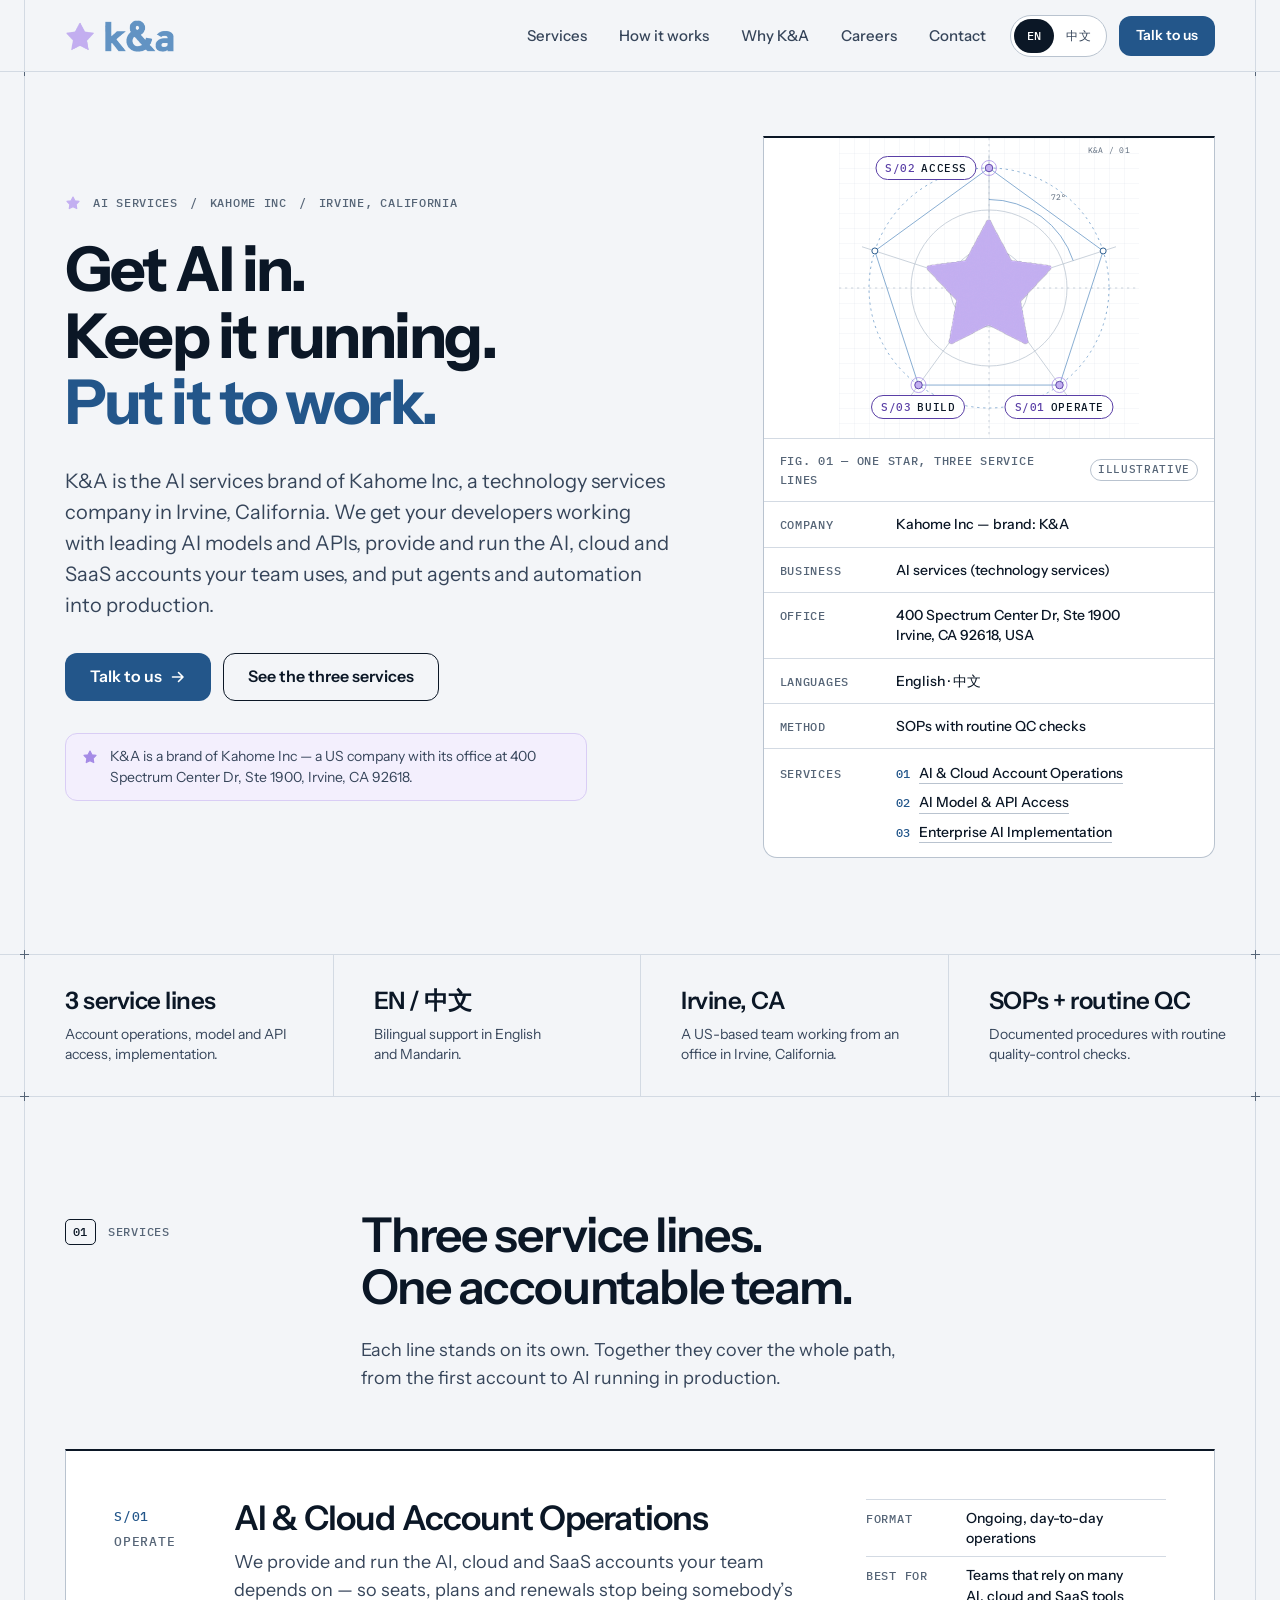
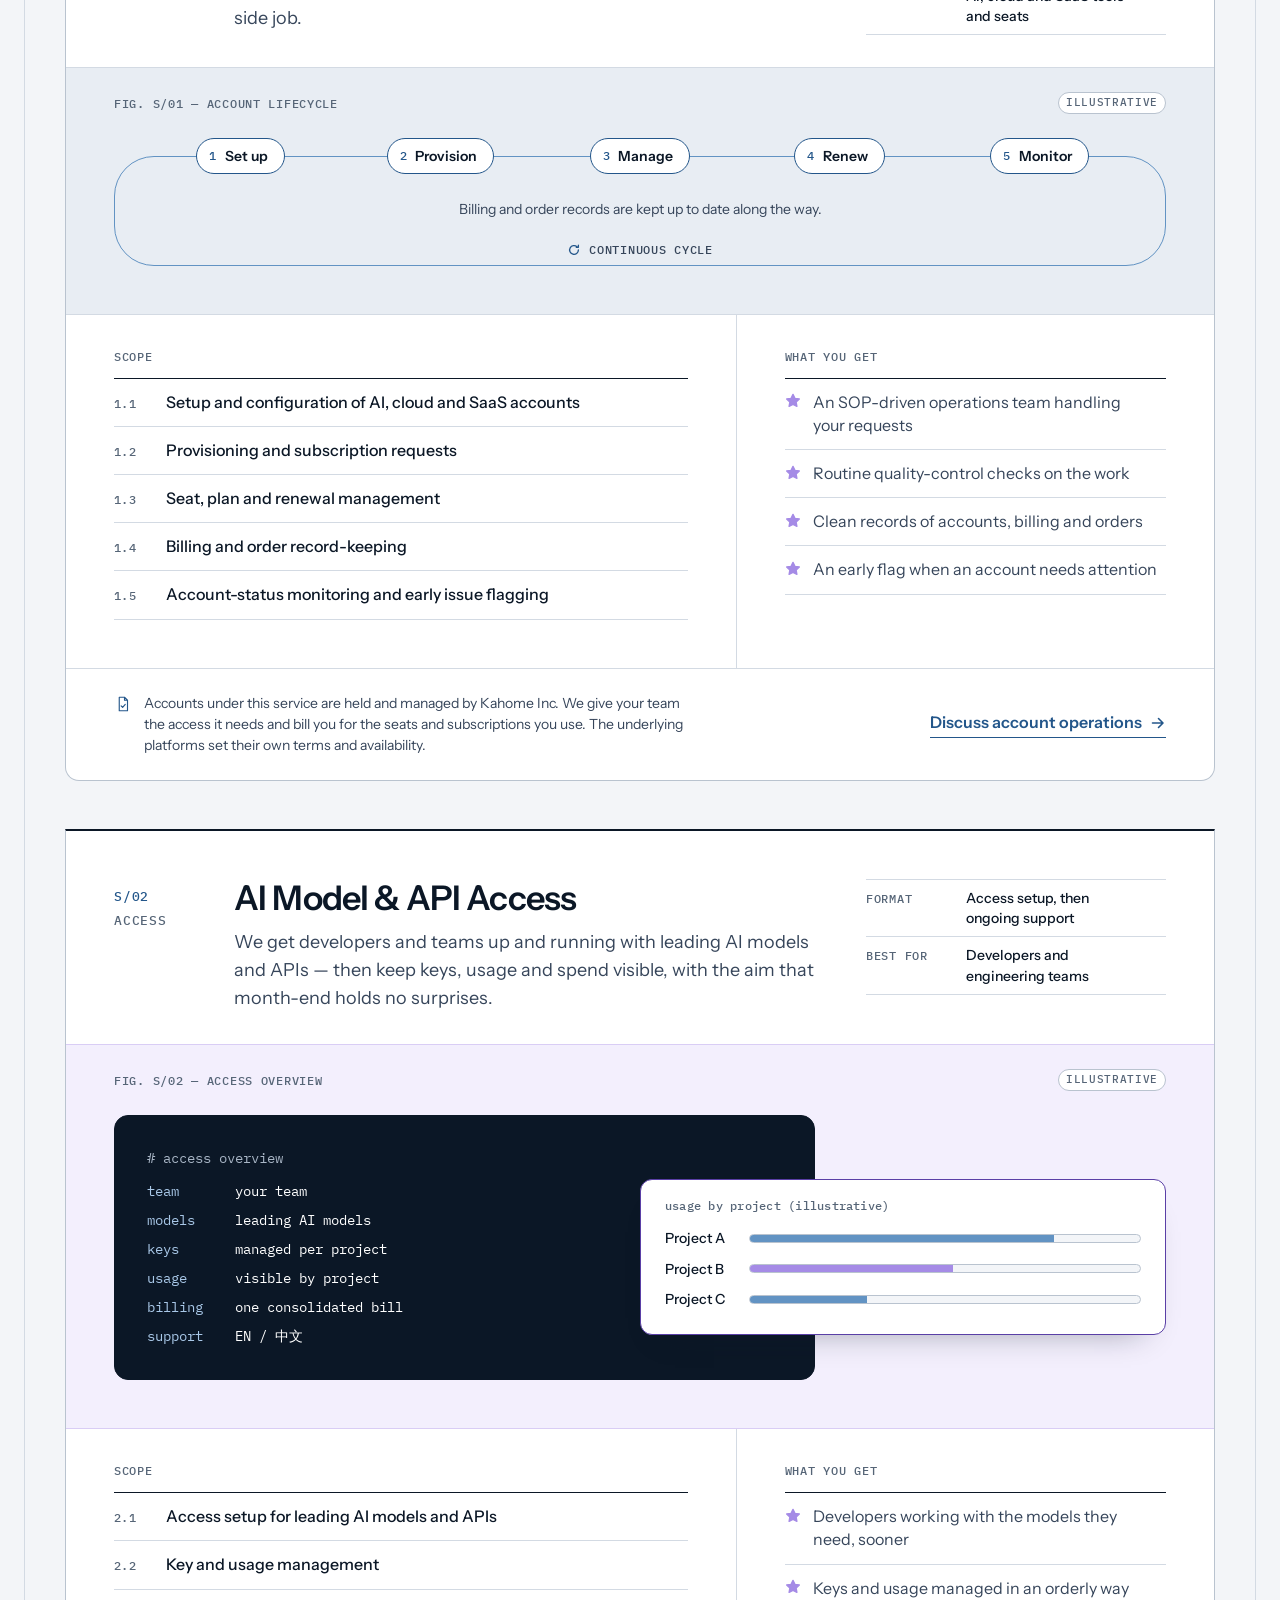
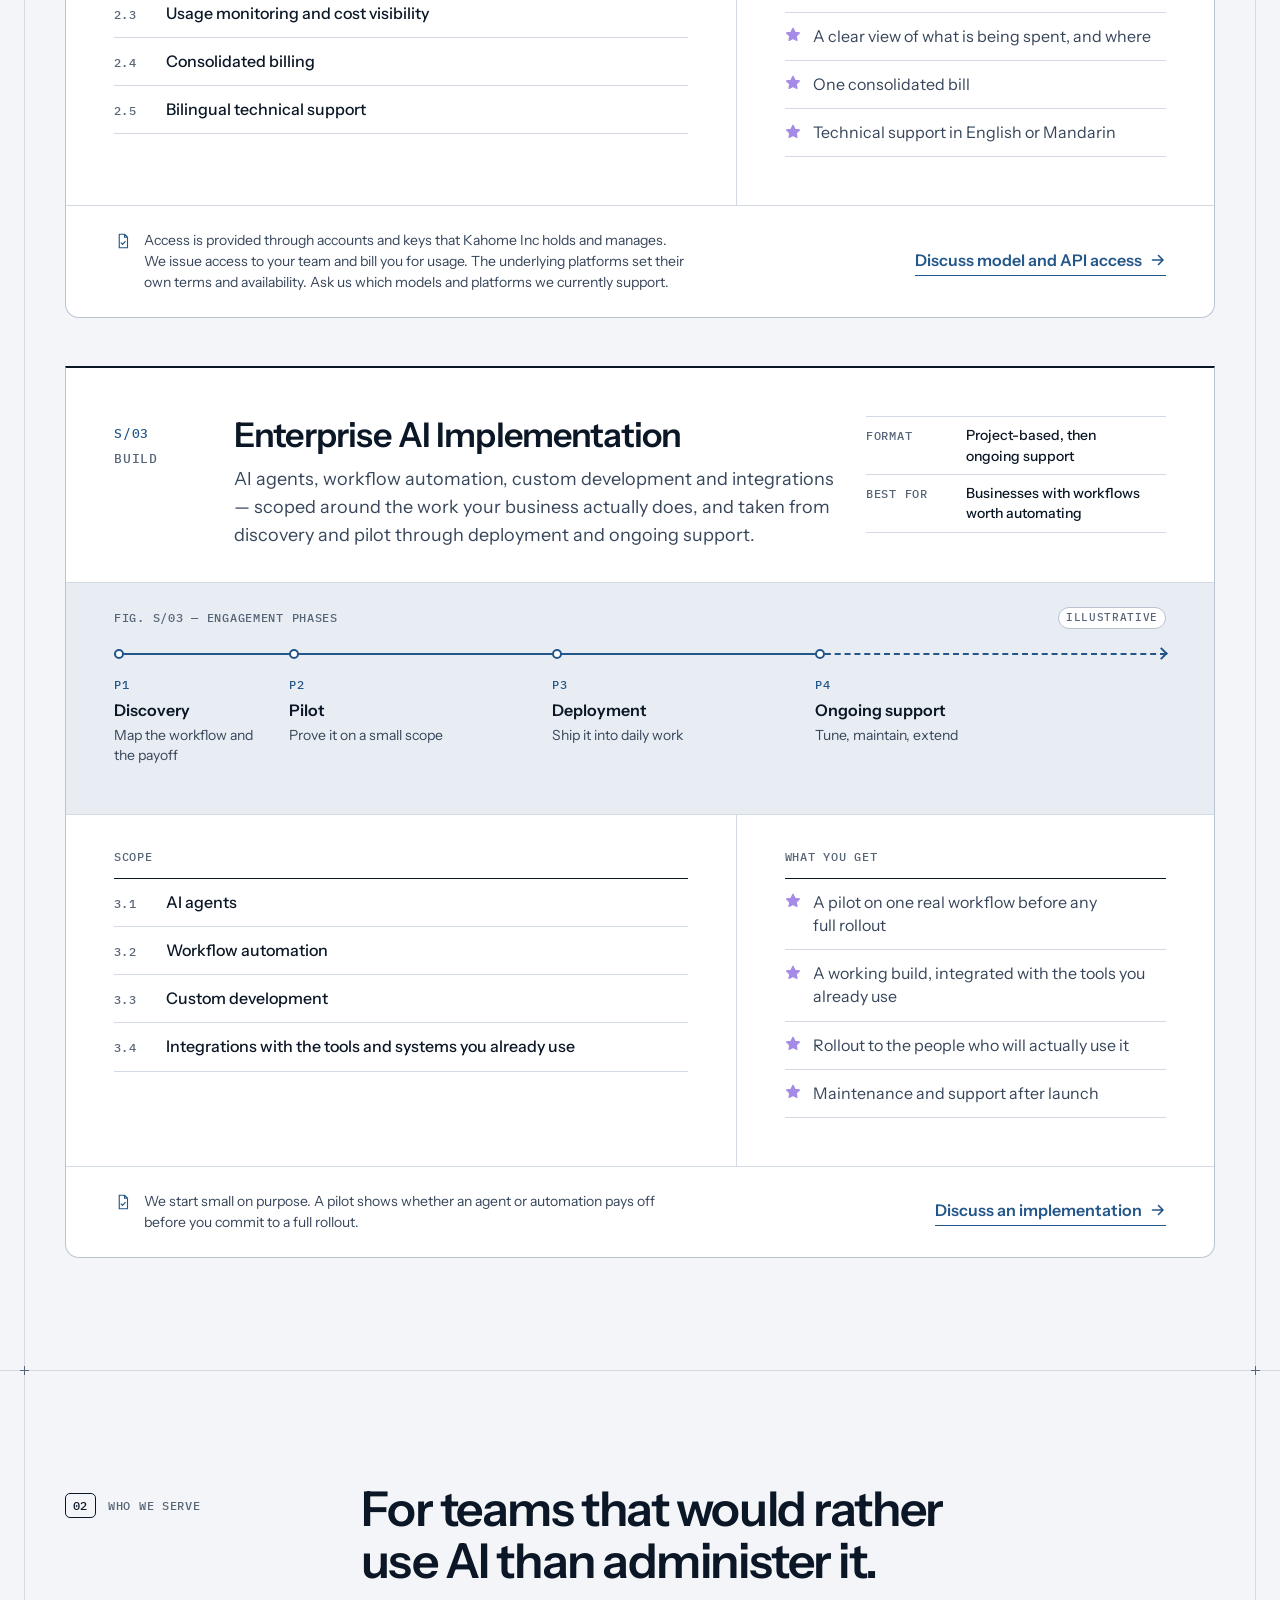
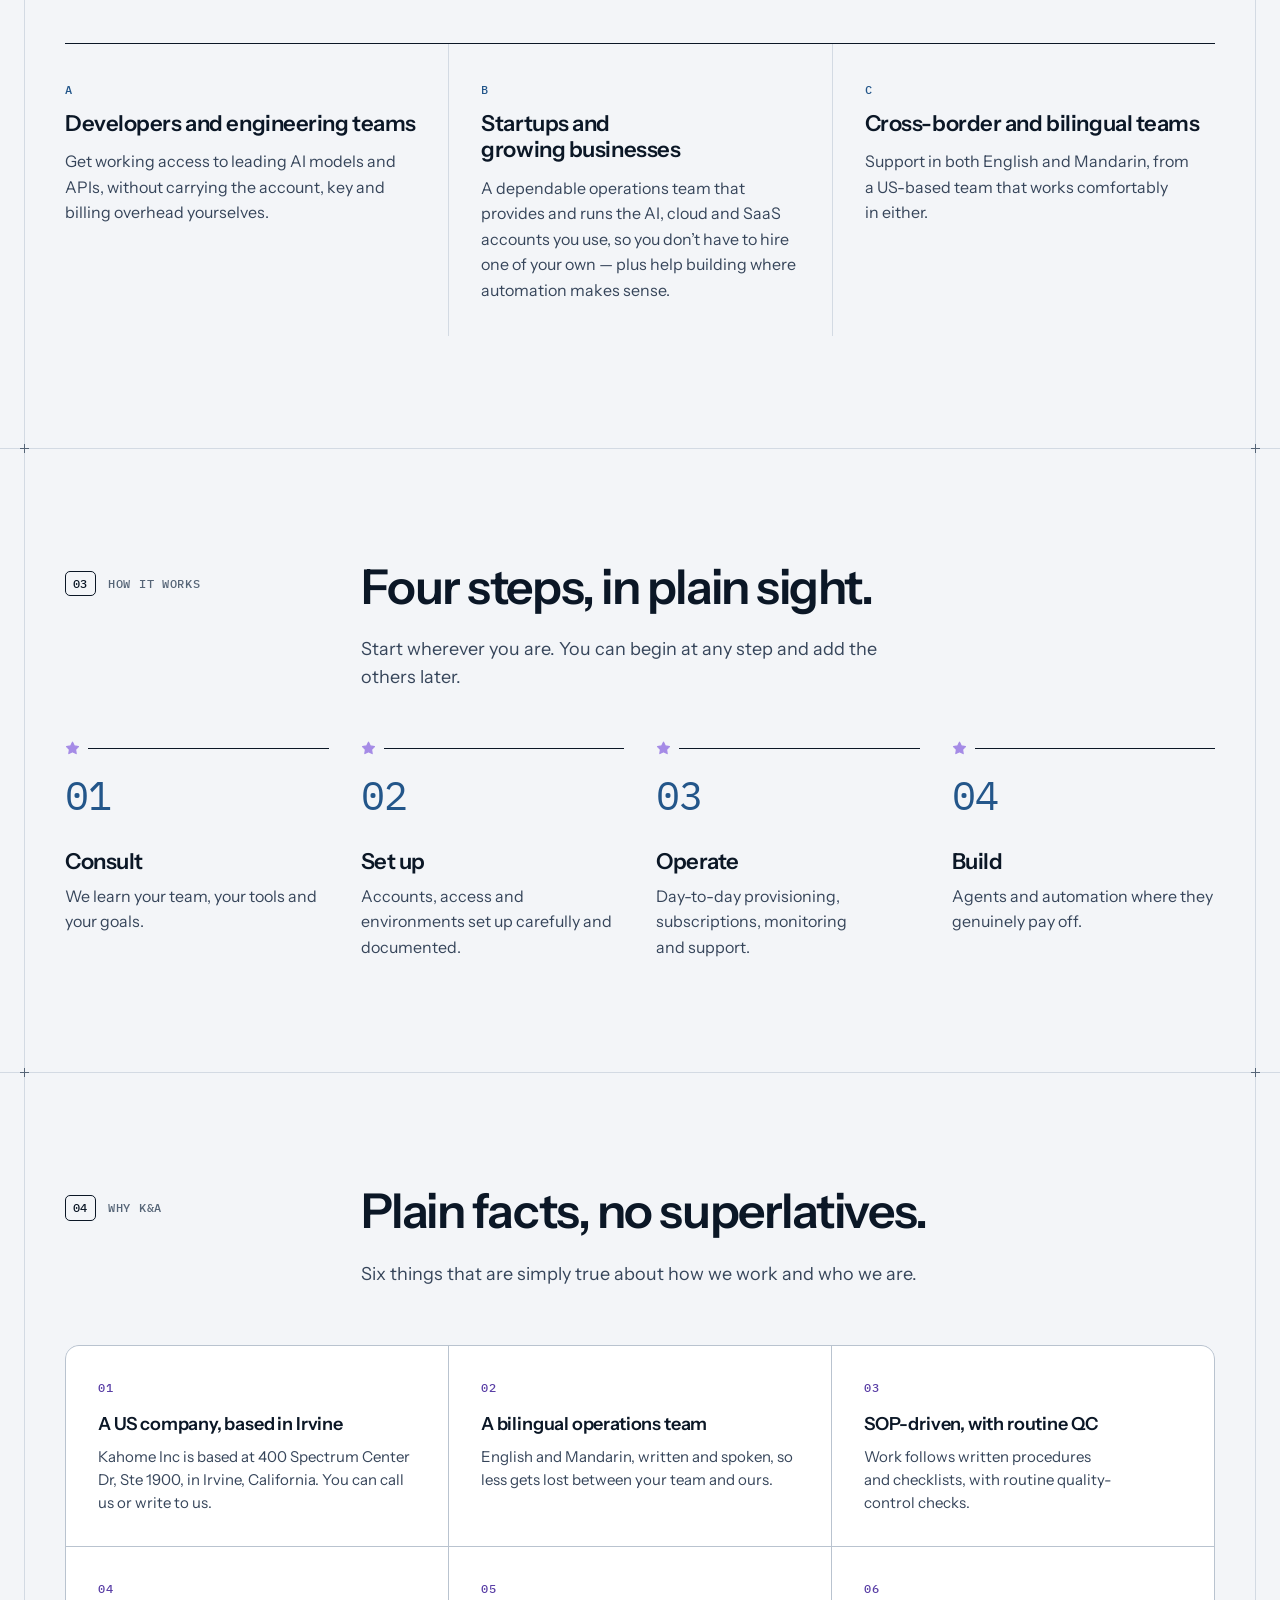
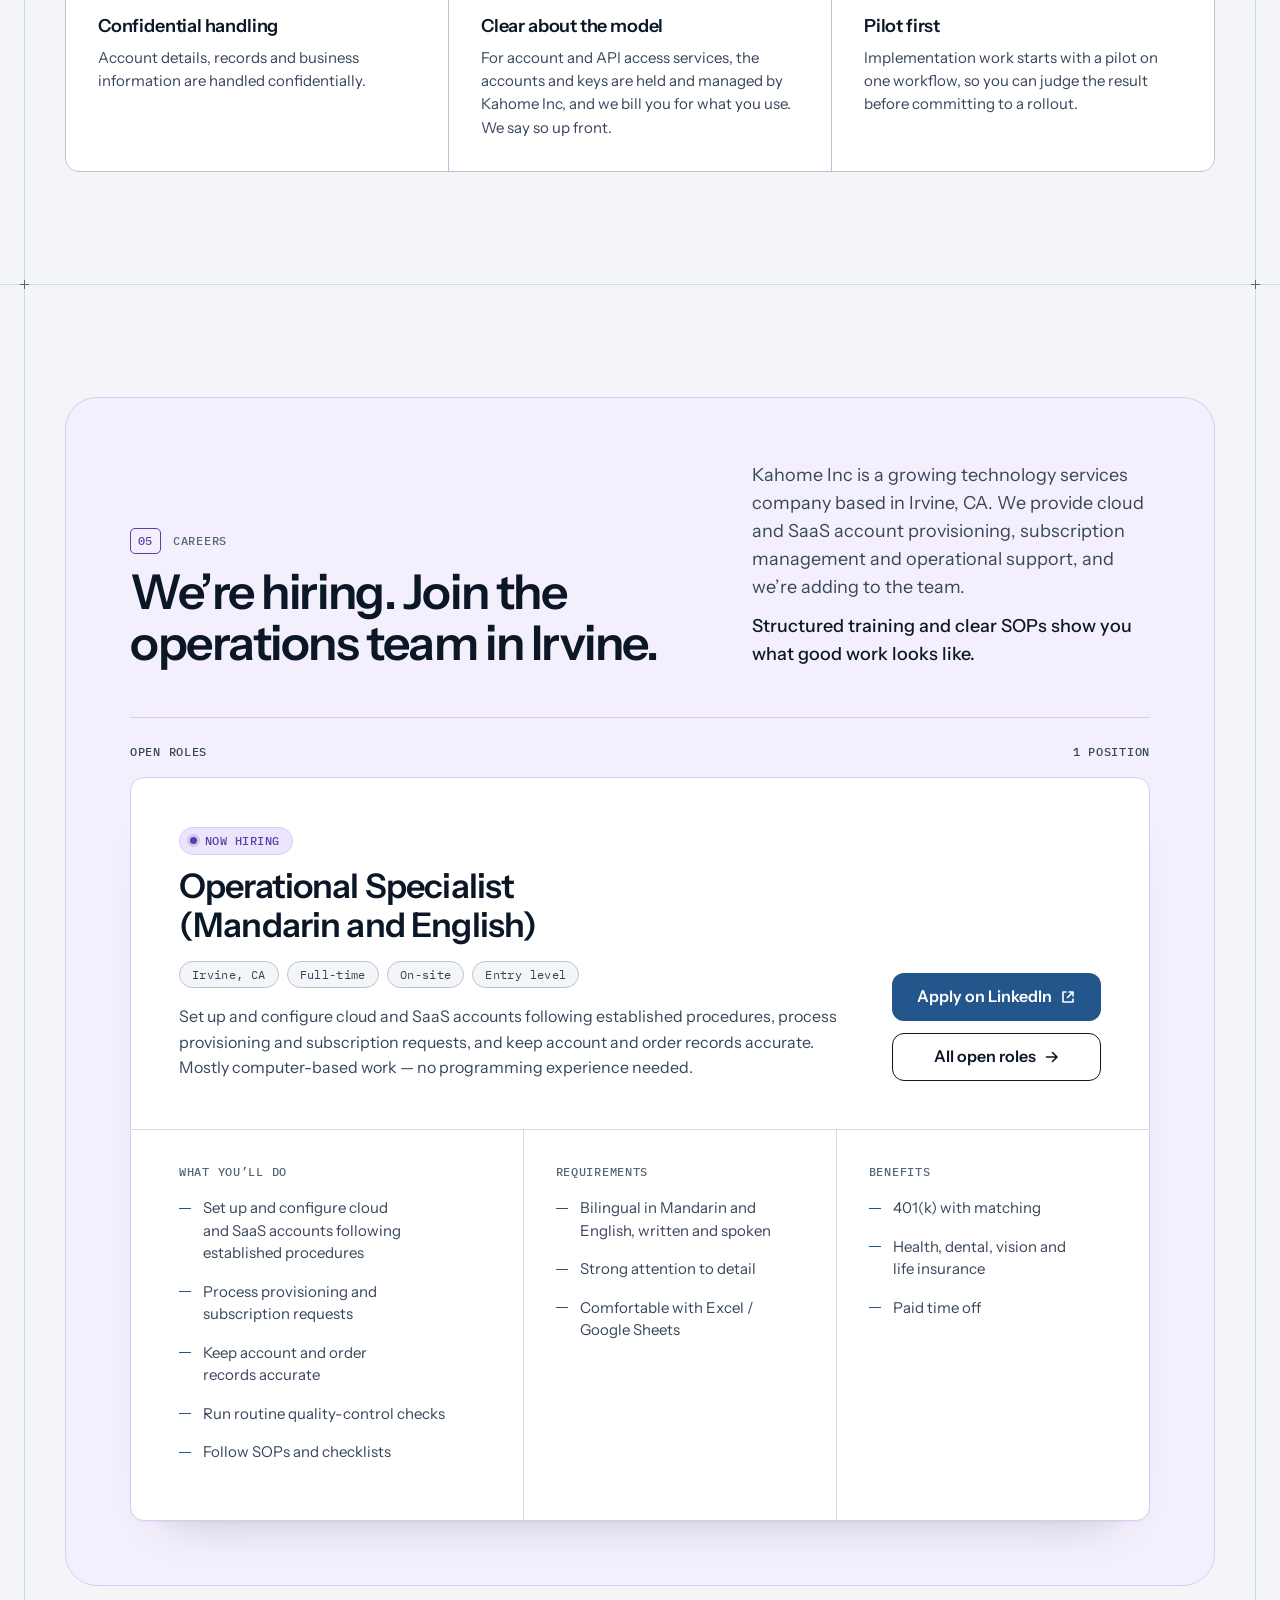
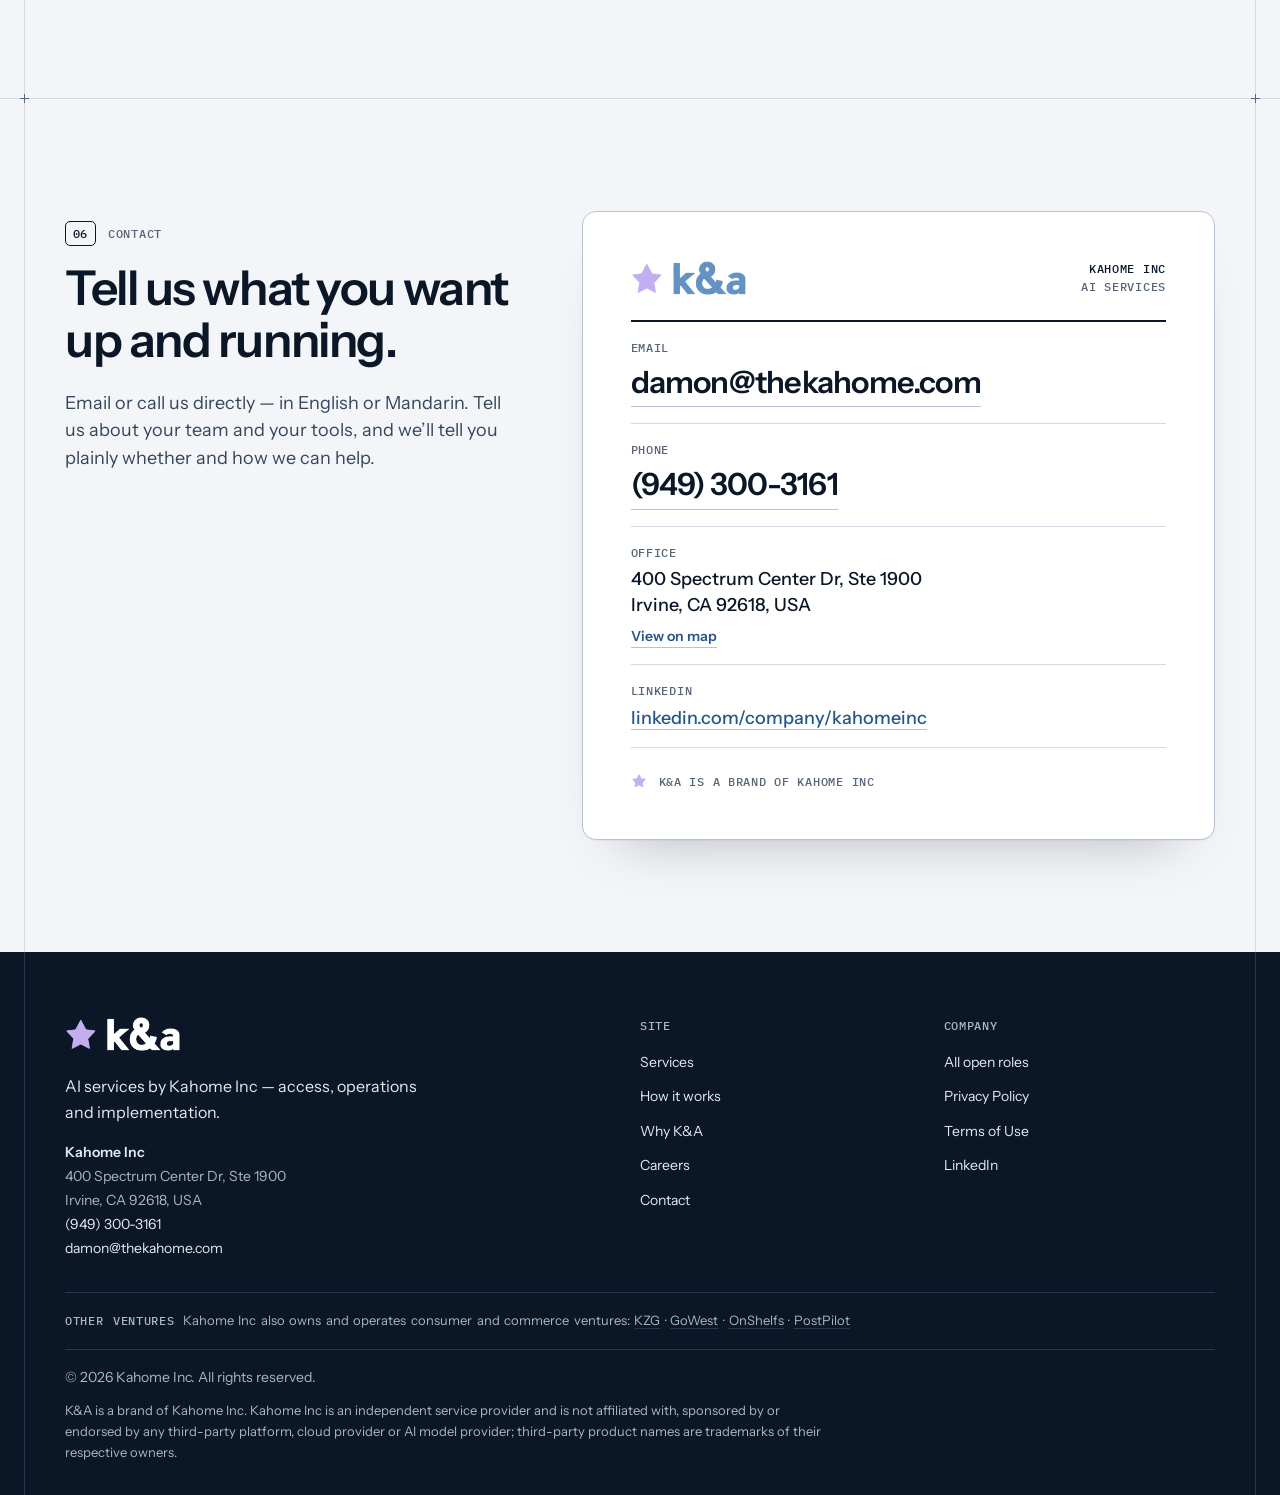
==== commit 94891172: "Relaunch as K&A: AI services site for Kahome Inc Repositions the site from an e-commerce portfolio t" ====
--- a/index.html
+++ b/index.html
@@ -3,477 +3,725 @@
 <head>
 <meta charset="utf-8">
 <meta name="viewport" content="width=device-width, initial-scale=1">
-<title>K&amp;A Home Inc — We operate brands in America, and open the market for yours</title>
-<meta name="description" content="K&A Home Inc is a US commerce company in Irvine, California: three owned consumer brands (Calivell, KZG, ODORUN), growth services for global brands entering the US (GoWest, OnShelfs), and AI products born from daily operations (AISight, PostPilot).">
+<title data-en="K&amp;A — AI Services by Kahome Inc | Irvine, California" data-zh="K&amp;A · Kahome Inc 旗下 AI 服务 | 美国加州尔湾">K&amp;A — AI Services by Kahome Inc | Irvine, California</title>
+<meta name="description" content="K&amp;A is the AI services brand of Kahome Inc in Irvine, California: AI and cloud account operations, AI model and API access, and enterprise AI implementation, with support in English and Mandarin." data-en="K&amp;A is the AI services brand of Kahome Inc in Irvine, California: AI and cloud account operations, AI model and API access, and enterprise AI implementation, with support in English and Mandarin." data-zh="K&amp;A 是 Kahome Inc 旗下的 AI 服务品牌，团队位于美国加州尔湾，涵盖 AI 与云账号运营、AI 模型与 API 接入、企业 AI 落地三条服务线，支持中英双语。">
 <link rel="canonical" href="https://thekahome.com/">
-<meta name="theme-color" content="#F7F3EC">
+
 <meta property="og:type" content="website">
-<meta property="og:site_name" content="K&A Home Inc">
-<meta property="og:title" content="K&A Home Inc — Brands, Growth Services, AI Products">
-<meta property="og:description" content="We run our own brands in America — and open the market for yours. Three owned brands, 20+ US retail channels, US + CN operating teams.">
+<meta property="og:site_name" content="K&amp;A by Kahome Inc">
+<meta property="og:title" content="K&amp;A — AI Services by Kahome Inc | Irvine, California" data-en="K&amp;A — AI Services by Kahome Inc | Irvine, California" data-zh="K&amp;A · Kahome Inc 旗下 AI 服务 | 美国加州尔湾">
+<meta property="og:description" content="AI and cloud account operations, AI model and API access, and enterprise AI implementation — from a US-based, bilingual team in Irvine, California." data-en="AI and cloud account operations, AI model and API access, and enterprise AI implementation — from a US-based, bilingual team in Irvine, California." data-zh="AI 与云账号运营、AI 模型与 API 接入、企业 AI 落地，由美国加州尔湾的中英双语团队提供。">
 <meta property="og:url" content="https://thekahome.com/">
-<meta property="og:image" content="https://thekahome.com/assets/screenshots/ka-home.jpg">
+<meta property="og:image" content="https://thekahome.com/assets/og.jpg">
+<meta property="og:image:width" content="1200">
+<meta property="og:image:height" content="630">
+<meta property="og:image:alt" content="K&amp;A — AI services by Kahome Inc" data-en="K&amp;A — AI services by Kahome Inc" data-zh="K&amp;A · Kahome Inc 旗下 AI 服务">
+<meta property="og:locale" content="en_US" data-en="en_US" data-zh="zh_CN">
+<meta property="og:locale:alternate" content="zh_CN" data-en="zh_CN" data-zh="en_US">
 <meta name="twitter:card" content="summary_large_image">
-<meta name="twitter:title" content="K&A Home Inc — Brands, Growth Services, AI Products">
-<meta name="twitter:description" content="We run our own brands in America — and open the market for yours.">
-<meta name="twitter:image" content="https://thekahome.com/assets/screenshots/ka-home.jpg">
-<link rel="icon" href="data:image/svg+xml,%3Csvg xmlns='http://www.w3.org/2000/svg' viewBox='0 0 64 64'%3E%3Crect width='64' height='64' rx='12' fill='%231D1915'/%3E%3Ctext x='32' y='42' font-family='Georgia,serif' font-size='24' fill='%23F7F3EC' text-anchor='middle'%3EK%3Ctspan fill='%23C86F4A' font-style='italic'%3E%26%3C/tspan%3EA%3C/text%3E%3C/svg%3E">
+<meta name="twitter:title" content="K&amp;A — AI Services by Kahome Inc | Irvine, California" data-en="K&amp;A — AI Services by Kahome Inc | Irvine, California" data-zh="K&amp;A · Kahome Inc 旗下 AI 服务 | 美国加州尔湾">
+<meta name="twitter:description" content="AI and cloud account operations, AI model and API access, and enterprise AI implementation — from a US-based, bilingual team in Irvine, California." data-en="AI and cloud account operations, AI model and API access, and enterprise AI implementation — from a US-based, bilingual team in Irvine, California." data-zh="AI 与云账号运营、AI 模型与 API 接入、企业 AI 落地，由美国加州尔湾的中英双语团队提供。">
+<meta name="twitter:image" content="https://thekahome.com/assets/og.jpg">
+
+<!-- HEAD-COMMON START -->
+<meta name="theme-color" content="#F3F5F8">
+<meta name="format-detection" content="telephone=no">
+<link rel="icon" type="image/png" sizes="32x32" href="assets/brand/favicon-32.png">
+<link rel="icon" type="image/png" sizes="512x512" href="assets/brand/favicon-512.png">
+<link rel="apple-touch-icon" sizes="180x180" href="assets/brand/favicon-180.png">
+<script>
+/* pre-paint: mark JS as running and pick the language (?lang=zh… or localStorage "ka-lang") before first paint */
+(function(d){var c=d.classList,m=/[?&]lang=([^&#]*)/i.exec(location.search),l=m?m[1]:'';c.add('js');if(!l){try{l=localStorage.getItem('ka-lang')||''}catch(e){}}if(/^zh/i.test(l)){d.lang='zh-Hans';c.add('lang-zh','lang-pending');setTimeout(function(){c.remove('lang-pending')},1500)}})(document.documentElement);
+</script>
 <link rel="preconnect" href="https://fonts.googleapis.com">
 <link rel="preconnect" href="https://fonts.gstatic.com" crossorigin>
-<link href="https://fonts.googleapis.com/css2?family=Fraunces:ital,opsz,wght@0,9..144,400;0,9..144,500;0,9..144,600;1,9..144,400;1,9..144,500&family=Archivo:wght@400;500;600&display=swap" rel="stylesheet">
+<link href="https://fonts.googleapis.com/css2?family=IBM+Plex+Mono:wght@400;500&amp;family=Instrument+Sans:wght@400;500;600;700&amp;display=swap" rel="stylesheet">
 <link rel="stylesheet" href="styles.css">
-<script defer src="script.js"></script>
+<script src="script.js" defer onerror="var d=document.documentElement;d.classList.remove('js','lang-pending','lang-zh');d.lang='en'"></script>
+<!-- HEAD-COMMON END -->
+
 <script type="application/ld+json">
 {
   "@context": "https://schema.org",
-  "@type": "Organization",
-  "name": "K&A Home Inc",
-  "alternateName": ["KA Home Inc", "K&A Home"],
+  "@type": "ProfessionalService",
+  "@id": "https://thekahome.com/#organization",
+  "name": "K&A",
+  "legalName": "Kahome Inc",
+  "description": "K&A is the AI services brand of Kahome Inc: AI and cloud account operations, AI model and API access, and enterprise AI implementation, with support in English and Mandarin.",
   "url": "https://thekahome.com/",
-  "email": "info@nowgowest.com",
+  "logo": "https://thekahome.com/assets/brand/logo.png",
+  "image": "https://thekahome.com/assets/og.jpg",
+  "email": "damon@thekahome.com",
+  "telephone": "+1-949-300-3161",
   "address": {
     "@type": "PostalAddress",
+    "streetAddress": "400 Spectrum Center Dr, Ste 1900",
     "addressLocality": "Irvine",
     "addressRegion": "CA",
+    "postalCode": "92618",
     "addressCountry": "US"
   },
-  "sameAs": [
-    "https://calivell.com",
-    "https://thekzg.com",
-    "https://nowgowest.com",
-    "https://onshelfs.com",
-    "https://postpilotlab.com"
-  ],
-  "description": "K&A Home Inc operates owned consumer brands (Calivell, KZG, ODORUN), growth services for brands entering the US market (GoWest, OnShelfs), and AI commerce products (AISight, PostPilot)."
+  "knowsLanguage": ["en", "zh"],
+  "sameAs": ["https://www.linkedin.com/company/kahomeinc"],
+  "hasOfferCatalog": {
+    "@type": "OfferCatalog",
+    "name": "AI services",
+    "itemListElement": [
+      {
+        "@type": "Offer",
+        "itemOffered": {
+          "@type": "Service",
+          "name": "AI & Cloud Account Operations",
+          "description": "AI, cloud and SaaS accounts provided, held and managed by Kahome Inc for customer teams: setup and configuration; provisioning and subscription requests; seat, plan and renewal management; billing and order record-keeping; account-status monitoring and early issue flagging."
+        }
+      },
+      {
+        "@type": "Offer",
+        "itemOffered": {
+          "@type": "Service",
+          "name": "AI Model & API Access",
+          "description": "Access to leading AI models and APIs through accounts and keys held and managed by Kahome Inc: access setup, key and usage management, usage monitoring and cost visibility, consolidated billing, and bilingual technical support."
+        }
+      },
+      {
+        "@type": "Offer",
+        "itemOffered": {
+          "@type": "Service",
+          "name": "Enterprise AI Implementation",
+          "description": "AI agents, workflow automation, custom development and integrations, from discovery and pilot through deployment and ongoing support."
+        }
+      }
+    ]
+  }
 }
 </script>
 </head>
 <body>
-<a class="skip" href="#main" data-en="Skip to content" data-zh="跳转到正文">Skip to content</a>
-
-<header class="site-head" id="site-head">
-  <div class="wrap head-bar">
-    <a class="brand" href="#top" aria-label="K&amp;A Home Inc — home" data-arialabel-en="K&amp;A Home Inc — home" data-arialabel-zh="K&amp;A Home Inc——首页">K<span class="amp">&amp;</span>A Home <small>Inc</small></a>
+
+<!-- HEADER START -->
+<a class="skip-link" href="#main" data-en="Skip to main content" data-zh="跳到主要内容">Skip to main content</a>
+
+<!-- icon sprite (self-drawn) — keep it with the header so every page has the icons -->
+<svg class="sprite" width="0" height="0" aria-hidden="true" focusable="false">
+  <symbol id="i-star" viewBox="0 0 24 24"><path d="M12 3.1l2.88 5.54 6.15 1.02-4.37 4.45.92 6.18L12 17.5l-5.58 2.79.92-6.18-4.37-4.45 6.15-1.02z" fill="#C3AFF1" stroke="#C3AFF1" stroke-width="1.8" stroke-linejoin="round"/></symbol>
+  <symbol id="i-star-deep" viewBox="0 0 24 24"><path d="M12 3.1l2.88 5.54 6.15 1.02-4.37 4.45.92 6.18L12 17.5l-5.58 2.79.92-6.18-4.37-4.45 6.15-1.02z" fill="#A58BE6" stroke="#A58BE6" stroke-width="1.8" stroke-linejoin="round"/></symbol>
+  <symbol id="i-arrow" viewBox="0 0 16 16"><path d="M2.5 8h10M8.5 3.5L13 8l-4.5 4.5" fill="none" stroke="currentColor" stroke-width="1.6" stroke-linecap="round" stroke-linejoin="round"/></symbol>
+  <symbol id="i-out" viewBox="0 0 16 16"><path d="M6 3H3v10h10v-3M9 3h4v4M13 3L7.5 8.5" fill="none" stroke="currentColor" stroke-width="1.6" stroke-linecap="round" stroke-linejoin="round"/></symbol>
+  <symbol id="i-loop" viewBox="0 0 16 16"><path d="M13 8a5 5 0 1 1-1.6-3.7M13 2.5v2.4h-2.4" fill="none" stroke="currentColor" stroke-width="1.5" stroke-linecap="round" stroke-linejoin="round"/></symbol>
+  <symbol id="i-doc" viewBox="0 0 24 24"><path d="M7 3h7l4 4v14H7zM14 3v4h4M9.5 14.5l2 2 3.5-4" fill="none" stroke="currentColor" stroke-width="1.5" stroke-linecap="round" stroke-linejoin="round"/></symbol>
+</svg>
+
+<header class="site-header" id="site-header">
+  <div class="wrap header-bar">
+    <a class="brand" href="/">
+      <img src="assets/brand/logo.png" width="814" height="252" alt="K&amp;A, AI services by Kahome Inc — home" data-alt-en="K&amp;A, AI services by Kahome Inc — home" data-alt-zh="K&amp;A · Kahome Inc 旗下 AI 服务（返回首页）" loading="eager" decoding="async" fetchpriority="high">
+    </a>
+
+    <button type="button" class="nav-toggle" id="nav-toggle" aria-expanded="false" aria-controls="site-nav">
+      <span class="nav-toggle-icon" aria-hidden="true"></span>
+      <span class="vh when-closed" data-en="Open menu" data-zh="打开菜单">Open menu</span>
+      <span class="vh when-open" data-en="Close menu" data-zh="关闭菜单">Close menu</span>
+    </button>
+
     <nav class="site-nav" id="site-nav" aria-label="Primary" data-arialabel-en="Primary" data-arialabel-zh="主导航">
-      <a href="#brands" data-en="Brands" data-zh="自营品牌">Brands</a>
-      <a href="#services" data-en="Services" data-zh="增长服务">Services</a>
-      <a href="#ai" data-en="AI Products" data-zh="AI 产品">AI Products</a>
-      <a href="#flywheel" data-en="Approach" data-zh="增长飞轮">Approach</a>
-      <a href="#portfolio" data-en="Portfolio" data-zh="资产一览">Portfolio</a>
-      <a href="#contact" data-en="Contact" data-zh="联系我们">Contact</a>
+      <ul>
+        <li><a href="/#services"><span data-en="Services" data-zh="服务">Services</span></a></li>
+        <li><a href="/#how"><span data-en="How it works" data-zh="合作流程">How it works</span></a></li>
+        <li><a href="/#why"><span data-en="Why K&amp;A" data-zh="为什么选 K&amp;A">Why K&amp;A</span></a></li>
+        <li><a href="/#careers"><span data-en="Careers" data-zh="加入我们">Careers</span></a></li>
+        <li><a href="/#contact"><span data-en="Contact" data-zh="联系我们">Contact</span></a></li>
+      </ul>
+      <a class="btn btn-primary nav-cta" href="/#contact"><span data-en="Talk to us" data-zh="聊聊你的需求">Talk to us</span><svg class="arr" aria-hidden="true" focusable="false"><use href="#i-arrow"/></svg></a>
     </nav>
-    <div class="head-right">
+
+    <div class="header-tools">
       <div class="lang-switch" role="group" aria-label="Language" data-arialabel-en="Language" data-arialabel-zh="语言">
-        <button type="button" id="lang-en" aria-pressed="true" lang="en">EN</button>
-        <button type="button" id="lang-zh" aria-pressed="false" lang="zh-Hans">中文</button>
+        <button type="button" data-lang="en" aria-pressed="true" lang="en">EN</button>
+        <button type="button" data-lang="zh" aria-pressed="false" lang="zh-Hans">中文</button>
       </div>
-      <button type="button" class="nav-toggle" id="nav-toggle" aria-expanded="false" aria-controls="site-nav" aria-label="Menu" data-arialabel-en="Menu" data-arialabel-zh="菜单">
-        <span></span><span></span>
-      </button>
+      <a class="btn btn-primary btn-sm header-cta" href="/#contact" data-en="Talk to us" data-zh="聊聊需求">Talk to us</a>
     </div>
   </div>
 </header>
+<!-- HEADER END -->
 
 <main id="main">
-  <!-- ============ Hero ============ -->
-  <section class="hero" id="top">
+
+  <!-- ===== Hero ===== -->
+  <section class="section hero" aria-labelledby="hero-h">
     <div class="wrap">
-      <p class="eyebrow hero-eyebrow"><span data-en="K&amp;A Home Inc · Irvine, California" data-zh="K&amp;A Home Inc · 加州尔湾">K&amp;A Home Inc · Irvine, California</span></p>
-      <h1>
-        <span data-en="We run our own brands in America — " data-zh="我们在美国经营自己的品牌，">We run our own brands in America — </span><span class="turn" data-en="and open the market for yours." data-zh="也为更多品牌打开这个市场。">and open the market for yours.</span>
-      </h1>
-      <div class="hero-foot">
-        <p class="lede" data-en="K&amp;A Home is a US commerce company: three owned consumer brands, a growth practice for global founders entering America, and AI products forged on our own shop floor." data-zh="K&amp;A Home 是一家立足美国的品牌运营公司：三个自营消费品牌、一套服务全球创始人进入美国市场的增长体系，以及在自家业务一线打磨出来的 AI 产品。">K&amp;A Home is a US commerce company: three owned consumer brands, a growth practice for global founders entering America, and AI products forged on our own shop floor.</p>
-        <div class="hero-ctas">
-          <a class="btn btn-primary" href="#brands"><span data-en="Explore the brands" data-zh="看看我们的品牌">Explore the brands</span>
-            <svg width="11" height="11" viewBox="0 0 12 12" aria-hidden="true"><path d="M2 10L10 2M4 2h6v6" stroke="currentColor" fill="none" stroke-width="1.6"/></svg></a>
-          <a class="btn btn-ghost" href="#contact"><span data-en="Partner with us" data-zh="与我们合作">Partner with us</span></a>
+      <div class="hero-grid">
+        <div class="hero-copy">
+          <p class="eyebrow">
+            <svg aria-hidden="true" focusable="false"><use href="#i-star"/></svg>
+            <span class="mono" data-en="AI services" data-zh="AI 服务">AI services</span>
+            <span class="mono" aria-hidden="true">/</span>
+            <span class="mono">Kahome Inc</span>
+            <span class="mono" aria-hidden="true">/</span>
+            <span class="mono" data-en="Irvine, California" data-zh="美国加州尔湾">Irvine, California</span>
+          </p>
+          <h1 class="hero-title" id="hero-h">
+            <span class="l" data-en="Get AI in." data-zh="AI 接得上，">Get AI in.</span>
+            <span class="l" data-en="Keep it running." data-zh="用得稳，">Keep it running.</span>
+            <span class="l accent" data-en="Put it to work." data-zh="落得了地。">Put it to work.</span>
+          </h1>
+          <p class="hero-lede" data-en="K&amp;A is the AI services brand of Kahome Inc, a technology services company in Irvine, California. We get your developers working with leading AI models and APIs, provide and run the AI, cloud and SaaS accounts your team uses, and put agents and automation into production." data-zh="K&amp;A 是 Kahome Inc 旗下的 AI 服务品牌。Kahome Inc 是一家位于美国加州尔湾的科技服务公司。我们帮你的开发者用上主流 AI 模型与 API，为你的团队提供 AI、云与 SaaS 账号并负责日常运营，也帮你把智能体和自动化正式上线运行。">K&amp;A is the AI services brand of Kahome Inc, a technology services company in Irvine, California. We get your developers working with leading AI models and APIs, provide and run the AI, cloud and SaaS accounts your team uses, and put agents and automation into production.</p>
+          <div class="hero-cta">
+            <a class="btn btn-primary" href="/#contact"><span data-en="Talk to us" data-zh="聊聊你的需求">Talk to us</span><svg class="arr" aria-hidden="true" focusable="false"><use href="#i-arrow"/></svg></a>
+            <a class="btn btn-ghost" href="/#services" data-en="See the three services" data-zh="看看三条服务线">See the three services</a>
+          </div>
+          <p class="hero-note">
+            <svg aria-hidden="true" focusable="false"><use href="#i-star-deep"/></svg>
+            <span data-en="K&amp;A is a brand of Kahome Inc — a US company with its office at 400 Spectrum Center Dr, Ste 1900, Irvine, CA 92618." data-zh="K&amp;A 是 Kahome Inc 旗下品牌。Kahome Inc 是一家美国公司，办公地址：400 Spectrum Center Dr, Ste 1900, Irvine, CA 92618。">K&amp;A is a brand of Kahome Inc — a US company with its office at 400 Spectrum Center Dr, Ste 1900, Irvine, CA 92618.</span>
+          </p>
+        </div>
+
+        <aside class="panel hero-panel" aria-label="Company summary" data-arialabel-en="Company summary" data-arialabel-zh="公司概要" data-reveal>
+          <figure class="fig">
+            <div class="fig-stage">
+              <svg viewBox="0 0 400 400" aria-hidden="true" focusable="false">
+                <defs>
+                  <pattern id="ka-grid" width="20" height="20" patternUnits="userSpaceOnUse">
+                    <path class="c-grid" d="M20 0H0V20" fill="none"/>
+                  </pattern>
+                </defs>
+                <rect width="400" height="400" fill="url(#ka-grid)"/>
+                <path class="c-line c-dash" d="M0 200H400M200 0V400"/>
+                <circle class="c-blue c-dash c-spin" cx="200" cy="200" r="160"/>
+                <circle class="c-line" cx="200" cy="200" r="104"/>
+                <circle class="c-line" cx="200" cy="200" r="52"/>
+                <path class="c-line" d="M200 200L200 22M200 200L369.3 145M200 200L304.6 344M200 200L95.4 344M200 200L30.7 145"/>
+                <path class="c-blue" d="M200 40L352.2 150.6L294 329.4L106 329.4L47.8 150.6Z"/>
+                <path class="c-blue" d="M200 82A118 118 0 0 1 312.2 163.5"/>
+                <circle class="c-node" cx="352.2" cy="150.6" r="4"/>
+                <circle class="c-node" cx="47.8" cy="150.6" r="4"/>
+                <circle class="c-halo" cx="200" cy="40" r="10"/>
+                <circle class="c-halo" cx="294" cy="329.4" r="10"/>
+                <circle class="c-halo" cx="106" cy="329.4" r="10"/>
+                <circle class="c-hot" cx="200" cy="40" r="5"/>
+                <circle class="c-hot" cx="294" cy="329.4" r="5"/>
+                <circle class="c-hot" cx="106" cy="329.4" r="5"/>
+                <text class="c-txt" x="282" y="82">72°</text>
+                <text class="c-txt" x="388" y="20" text-anchor="end">K&amp;A / 01</text>
+              </svg>
+              <img src="assets/brand/star.png" width="256" height="256" alt="" loading="eager" decoding="async">
+              <a class="fig-node fig-node--a" href="/#service-access"><b>S/02</b><span data-en="Access" data-zh="接入">Access</span></a>
+              <a class="fig-node fig-node--b" href="/#service-operations"><b>S/01</b><span data-en="Operate" data-zh="运营">Operate</span></a>
+              <a class="fig-node fig-node--c" href="/#service-implementation"><b>S/03</b><span data-en="Build" data-zh="落地">Build</span></a>
+            </div>
+            <figcaption class="fig-cap dg-cap mono"><span data-en="Fig. 01 — One star, three service lines" data-zh="图 01 · 一颗星，三条服务线">Fig. 01 — One star, three service lines</span><span class="illus" data-en="Illustrative" data-zh="示意">Illustrative</span></figcaption>
+          </figure>
+          <dl class="meta-table">
+            <div><dt class="mono" data-en="Company" data-zh="公司">Company</dt><dd data-en="Kahome Inc — brand: K&amp;A" data-zh="Kahome Inc（品牌：K&amp;A）">Kahome Inc — brand: K&amp;A</dd></div>
+            <div><dt class="mono" data-en="Business" data-zh="业务">Business</dt><dd data-en="AI services (technology services)" data-zh="AI 服务（科技服务）">AI services (technology services)</dd></div>
+            <div><dt class="mono" data-en="Office" data-zh="办公地址">Office</dt><dd><span data-en="400 Spectrum Center Dr, Ste 1900" data-zh="400 Spectrum Center Dr, Ste 1900">400 Spectrum Center Dr, Ste 1900</span><br><span data-en="Irvine, CA 92618, USA" data-zh="Irvine, CA 92618, USA（美国加州尔湾）">Irvine, CA 92618, USA</span></dd></div>
+            <div><dt class="mono" data-en="Languages" data-zh="语言">Languages</dt><dd>English · 中文</dd></div>
+            <div><dt class="mono" data-en="Method" data-zh="方法">Method</dt><dd data-en="SOPs with routine QC checks" data-zh="按 SOP 执行，例行质检">SOPs with routine QC checks</dd></div>
+            <div>
+              <dt class="mono" data-en="Services" data-zh="服务">Services</dt>
+              <dd class="lines">
+                <a href="/#service-operations"><span class="mono">01</span><span data-en="AI &amp; Cloud Account Operations" data-zh="AI 与云账号运营">AI &amp; Cloud Account Operations</span></a>
+                <a href="/#service-access"><span class="mono">02</span><span data-en="AI Model &amp; API Access" data-zh="AI 模型与 API 接入">AI Model &amp; API Access</span></a>
+                <a href="/#service-implementation"><span class="mono">03</span><span data-en="Enterprise AI Implementation" data-zh="企业 AI 落地">Enterprise AI Implementation</span></a>
+              </dd>
+            </div>
+          </dl>
+        </aside>
+      </div>
+    </div>
+  </section>
+
+  <!-- ===== Proof strip ===== -->
+  <section class="section section--flush proof" aria-labelledby="proof-h">
+    <div class="wrap">
+      <h2 class="vh" id="proof-h" data-en="K&amp;A at a glance" data-zh="K&amp;A 概览">K&amp;A at a glance</h2>
+      <ul class="proof-list">
+        <li>
+          <span class="proof-val" data-en="3 service lines" data-zh="三条服务线">3 service lines</span>
+          <span class="proof-lab" data-en="Account operations, model and API access, implementation." data-zh="账号运营、模型与 API 接入、AI 落地。">Account operations, model and API access, implementation.</span>
+        </li>
+        <li>
+          <span class="proof-val">EN / 中文</span>
+          <span class="proof-lab" data-en="Bilingual support in English and Mandarin." data-zh="中英双语支持，中文、英文都可以直接沟通。">Bilingual support in English and Mandarin.</span>
+        </li>
+        <li>
+          <span class="proof-val" data-en="Irvine, CA" data-zh="加州尔湾">Irvine, CA</span>
+          <span class="proof-lab" data-en="A US-based team working from an office in Irvine, California." data-zh="团队在美国本土，办公地点在加州尔湾。">A US-based team working from an office in Irvine, California.</span>
+        </li>
+        <li>
+          <span class="proof-val" data-en="SOPs + routine QC" data-zh="SOP + 例行质检">SOPs + routine QC</span>
+          <span class="proof-lab" data-en="Documented procedures with routine quality-control checks." data-zh="按书面流程执行，例行质检。">Documented procedures with routine quality-control checks.</span>
+        </li>
+      </ul>
+    </div>
+  </section>
+
+  <!-- ===== 01 Services ===== -->
+  <section class="section" id="services" aria-labelledby="services-h">
+    <div class="wrap">
+      <header class="sec-head" data-reveal>
+        <p class="sec-index"><span class="mono num">01</span><span class="mono" data-en="Services" data-zh="服务">Services</span></p>
+        <h2 id="services-h" data-en="Three service lines. One accountable team." data-zh="三条服务线，一个团队负责。">Three service lines. One accountable team.</h2>
+        <p class="sec-lede" data-en="Each line stands on its own. Together they cover the whole path, from the first account to AI running in production." data-zh="每条服务线都可以单独选用；合在一起，从第一个账号到 AI 正式上线运行，全程都有人管。">Each line stands on its own. Together they cover the whole path, from the first account to AI running in production.</p>
+      </header>
+
+      <!-- S/01 -->
+      <article class="spec" id="service-operations" aria-labelledby="s1-h" data-reveal>
+        <header class="spec-head">
+          <p class="mono spec-no"><span>S/01</span><span class="spec-handle" data-en="Operate" data-zh="运营">Operate</span></p>
+          <div>
+            <h3 class="spec-title" id="s1-h" data-en="AI &amp; Cloud Account Operations" data-zh="AI 与云账号运营">AI &amp; Cloud Account Operations</h3>
+            <p class="spec-sum" data-en="We provide and run the AI, cloud and SaaS accounts your team depends on — so seats, plans and renewals stop being somebody’s side job." data-zh="你的团队要用的 AI、云与 SaaS 账号由我们提供，创建、配置和日常管理也由我们负责。席位、套餐、续费，不再是谁顺手兼着的杂事。">We provide and run the AI, cloud and SaaS accounts your team depends on — so seats, plans and renewals stop being somebody’s side job.</p>
+          </div>
+          <dl class="meta-table meta-table--compact">
+            <div><dt class="mono" data-en="Format" data-zh="形式">Format</dt><dd data-en="Ongoing, day-to-day operations" data-zh="长期合作，日常运营">Ongoing, day-to-day operations</dd></div>
+            <div><dt class="mono" data-en="Best for" data-zh="适合">Best for</dt><dd data-en="Teams that rely on many AI, cloud and SaaS tools and seats" data-zh="要用到多个 AI、云与 SaaS 工具和席位的团队">Teams that rely on many AI, cloud and SaaS tools and seats</dd></div>
+          </dl>
+        </header>
+
+        <figure class="spec-diagram">
+          <figcaption class="mono dg-cap"><span data-en="Fig. S/01 — Account lifecycle" data-zh="图 S/01 · 账号生命周期">Fig. S/01 — Account lifecycle</span><span class="illus" data-en="Illustrative" data-zh="示意">Illustrative</span></figcaption>
+          <div class="cycle-wrap">
+            <ol class="cycle">
+              <li><span class="chip"><span class="mono">1</span><span data-en="Set up" data-zh="创建">Set up</span></span></li>
+              <li><span class="chip"><span class="mono">2</span><span data-en="Provision" data-zh="开通">Provision</span></span></li>
+              <li><span class="chip"><span class="mono">3</span><span data-en="Manage" data-zh="管理">Manage</span></span></li>
+              <li><span class="chip"><span class="mono">4</span><span data-en="Renew" data-zh="续费">Renew</span></span></li>
+              <li><span class="chip"><span class="mono">5</span><span data-en="Monitor" data-zh="监控">Monitor</span></span></li>
+            </ol>
+            <p class="cycle-note" data-en="Billing and order records are kept up to date along the way." data-zh="账单与订单记录，一路同步更新。">Billing and order records are kept up to date along the way.</p>
+            <p class="mono cycle-loop"><svg aria-hidden="true" focusable="false"><use href="#i-loop"/></svg><span data-en="Continuous cycle" data-zh="循环进行">Continuous cycle</span></p>
+          </div>
+        </figure>
+
+        <div class="spec-body">
+          <div class="spec-col">
+            <h4 class="mono" data-en="Scope" data-zh="服务范围">Scope</h4>
+            <ul class="scope">
+              <li data-n="1"><span data-en="Setup and configuration of AI, cloud and SaaS accounts" data-zh="AI、云与 SaaS 账号的创建与配置">Setup and configuration of AI, cloud and SaaS accounts</span></li>
+              <li data-n="1"><span data-en="Provisioning and subscription requests" data-zh="处理开通与订阅申请">Provisioning and subscription requests</span></li>
+              <li data-n="1"><span data-en="Seat, plan and renewal management" data-zh="席位、套餐与续费管理">Seat, plan and renewal management</span></li>
+              <li data-n="1"><span data-en="Billing and order record-keeping" data-zh="账单与订单记录维护">Billing and order record-keeping</span></li>
+              <li data-n="1"><span data-en="Account-status monitoring and early issue flagging" data-zh="账号状态监控，发现问题及早提醒">Account-status monitoring and early issue flagging</span></li>
+            </ul>
+          </div>
+          <div class="spec-col">
+            <h4 class="mono" data-en="What you get" data-zh="你会得到">What you get</h4>
+            <ul class="gets">
+              <li data-en="An SOP-driven operations team handling your requests" data-zh="一支按 SOP 做事的运营团队，处理你提交的各项需求">An SOP-driven operations team handling your requests</li>
+              <li data-en="Routine quality-control checks on the work" data-zh="工作成果有例行质检">Routine quality-control checks on the work</li>
+              <li data-en="Clean records of accounts, billing and orders" data-zh="账号、账单、订单，记录清晰">Clean records of accounts, billing and orders</li>
+              <li data-en="An early flag when an account needs attention" data-zh="账号需要留意时，及早提醒你">An early flag when an account needs attention</li>
+            </ul>
+          </div>
+        </div>
+
+        <footer class="spec-foot">
+          <p class="spec-note"><svg aria-hidden="true" focusable="false"><use href="#i-doc"/></svg><span data-en="Accounts under this service are held and managed by Kahome Inc. We give your team the access it needs and bill you for the seats and subscriptions you use. The underlying platforms set their own terms and availability." data-zh="这项服务所用的账号由 Kahome Inc 持有和管理：我们为你的团队开通所需的使用权限，并按你使用的席位与订阅向你收费。底层平台的条款与可用性由平台自行决定。">Accounts under this service are held and managed by Kahome Inc. We give your team the access it needs and bill you for the seats and subscriptions you use. The underlying platforms set their own terms and availability.</span></p>
+          <a class="link-arrow" href="/#contact"><span data-en="Discuss account operations" data-zh="聊聊账号运营">Discuss account operations</span><svg class="arr" aria-hidden="true" focusable="false"><use href="#i-arrow"/></svg></a>
+        </footer>
+      </article>
+
+      <!-- S/02 -->
+      <article class="spec" id="service-access" aria-labelledby="s2-h" data-reveal>
+        <header class="spec-head">
+          <p class="mono spec-no"><span>S/02</span><span class="spec-handle" data-en="Access" data-zh="接入">Access</span></p>
+          <div>
+            <h3 class="spec-title" id="s2-h" data-en="AI Model &amp; API Access" data-zh="AI 模型与 API 接入">AI Model &amp; API Access</h3>
+            <p class="spec-sum" data-en="We get developers and teams up and running with leading AI models and APIs — then keep keys, usage and spend visible, with the aim that month-end holds no surprises." data-zh="帮开发者和团队尽快用上主流 AI 模型与 API；密钥、用量和花费都看得见，目标是月底对账不再有意外。">We get developers and teams up and running with leading AI models and APIs — then keep keys, usage and spend visible, with the aim that month-end holds no surprises.</p>
+          </div>
+          <dl class="meta-table meta-table--compact">
+            <div><dt class="mono" data-en="Format" data-zh="形式">Format</dt><dd data-en="Access setup, then ongoing support" data-zh="先完成接入，之后持续支持">Access setup, then ongoing support</dd></div>
+            <div><dt class="mono" data-en="Best for" data-zh="适合">Best for</dt><dd data-en="Developers and engineering teams" data-zh="开发者与工程团队">Developers and engineering teams</dd></div>
+          </dl>
+        </header>
+
+        <figure class="spec-diagram spec-diagram--lav">
+          <figcaption class="mono dg-cap"><span data-en="Fig. S/02 — Access overview" data-zh="图 S/02 · 接入概览">Fig. S/02 — Access overview</span><span class="illus" data-en="Illustrative" data-zh="示意">Illustrative</span></figcaption>
+          <div class="access">
+            <div class="access-config">
+              <span class="comment" data-en="# access overview" data-zh="# 接入概览"># access overview</span>
+              <dl>
+                <dt>team</dt><dd data-en="your team" data-zh="你的团队">your team</dd>
+                <dt>models</dt><dd data-en="leading AI models" data-zh="主流 AI 模型">leading AI models</dd>
+                <dt>keys</dt><dd data-en="managed per project" data-zh="按项目管理">managed per project</dd>
+                <dt>usage</dt><dd data-en="visible by project" data-zh="按项目查看">visible by project</dd>
+                <dt>billing</dt><dd data-en="one consolidated bill" data-zh="合并为一份账单">one consolidated bill</dd>
+                <dt>support</dt><dd>EN / 中文</dd>
+              </dl>
+            </div>
+            <div class="access-usage">
+              <p class="mono usage-title" data-en="usage by project (illustrative)" data-zh="各项目用量（示意）">usage by project (illustrative)</p>
+              <p class="usage-row usage-row--a"><span data-en="Project A" data-zh="项目 A">Project A</span><i aria-hidden="true"></i></p>
+              <p class="usage-row usage-row--b"><span data-en="Project B" data-zh="项目 B">Project B</span><i aria-hidden="true"></i></p>
+              <p class="usage-row usage-row--c"><span data-en="Project C" data-zh="项目 C">Project C</span><i aria-hidden="true"></i></p>
+            </div>
+          </div>
+        </figure>
+
+        <div class="spec-body">
+          <div class="spec-col">
+            <h4 class="mono" data-en="Scope" data-zh="服务范围">Scope</h4>
+            <ul class="scope">
+              <li data-n="2"><span data-en="Access setup for leading AI models and APIs" data-zh="主流 AI 模型与 API 的接入配置">Access setup for leading AI models and APIs</span></li>
+              <li data-n="2"><span data-en="Key and usage management" data-zh="密钥与用量管理">Key and usage management</span></li>
+              <li data-n="2"><span data-en="Usage monitoring and cost visibility" data-zh="用量监控，成本看得见">Usage monitoring and cost visibility</span></li>
+              <li data-n="2"><span data-en="Consolidated billing" data-zh="合并账单">Consolidated billing</span></li>
+              <li data-n="2"><span data-en="Bilingual technical support" data-zh="中英双语技术支持">Bilingual technical support</span></li>
+            </ul>
+          </div>
+          <div class="spec-col">
+            <h4 class="mono" data-en="What you get" data-zh="你会得到">What you get</h4>
+            <ul class="gets">
+              <li data-en="Developers working with the models they need, sooner" data-zh="开发者更快用上需要的模型">Developers working with the models they need, sooner</li>
+              <li data-en="Keys and usage managed in an orderly way" data-zh="密钥与用量，管得井井有条">Keys and usage managed in an orderly way</li>
+              <li data-en="A clear view of what is being spent, and where" data-zh="花了多少、花在哪里，一目了然">A clear view of what is being spent, and where</li>
+              <li data-en="One consolidated bill" data-zh="一份合并账单">One consolidated bill</li>
+              <li data-en="Technical support in English or Mandarin" data-zh="技术支持，中文、英文均可">Technical support in English or Mandarin</li>
+            </ul>
+          </div>
+        </div>
+
+        <footer class="spec-foot">
+          <p class="spec-note"><svg aria-hidden="true" focusable="false"><use href="#i-doc"/></svg><span data-en="Access is provided through accounts and keys that Kahome Inc holds and manages. We issue access to your team and bill you for usage. The underlying platforms set their own terms and availability. Ask us which models and platforms we currently support." data-zh="你的团队通过 Kahome Inc 持有和管理的账号与密钥接入模型与 API：访问权限由我们分配，并按用量向你收费。底层平台的条款与可用性由平台自行决定。目前支持哪些模型与平台，欢迎直接来问。">Access is provided through accounts and keys that Kahome Inc holds and manages. We issue access to your team and bill you for usage. The underlying platforms set their own terms and availability. Ask us which models and platforms we currently support.</span></p>
+          <a class="link-arrow" href="/#contact"><span data-en="Discuss model and API access" data-zh="聊聊模型与 API 接入">Discuss model and API access</span><svg class="arr" aria-hidden="true" focusable="false"><use href="#i-arrow"/></svg></a>
+        </footer>
+      </article>
+
+      <!-- S/03 -->
+      <article class="spec" id="service-implementation" aria-labelledby="s3-h" data-reveal>
+        <header class="spec-head">
+          <p class="mono spec-no"><span>S/03</span><span class="spec-handle" data-en="Build" data-zh="落地">Build</span></p>
+          <div>
+            <h3 class="spec-title" id="s3-h" data-en="Enterprise AI Implementation" data-zh="企业 AI 落地">Enterprise AI Implementation</h3>
+            <p class="spec-sum" data-en="AI agents, workflow automation, custom development and integrations — scoped around the work your business actually does, and taken from discovery and pilot through deployment and ongoing support." data-zh="AI 智能体、流程自动化、定制开发与系统集成：围绕你的真实业务来设计，从需求梳理、试点验证，到正式部署和持续支持，全程跟进。">AI agents, workflow automation, custom development and integrations — scoped around the work your business actually does, and taken from discovery and pilot through deployment and ongoing support.</p>
+          </div>
+          <dl class="meta-table meta-table--compact">
+            <div><dt class="mono" data-en="Format" data-zh="形式">Format</dt><dd data-en="Project-based, then ongoing support" data-zh="按项目交付，上线后持续支持">Project-based, then ongoing support</dd></div>
+            <div><dt class="mono" data-en="Best for" data-zh="适合">Best for</dt><dd data-en="Businesses with workflows worth automating" data-zh="业务流程值得自动化的企业">Businesses with workflows worth automating</dd></div>
+          </dl>
+        </header>
+
+        <figure class="spec-diagram">
+          <figcaption class="mono dg-cap"><span data-en="Fig. S/03 — Engagement phases" data-zh="图 S/03 · 项目阶段">Fig. S/03 — Engagement phases</span><span class="illus" data-en="Illustrative" data-zh="示意">Illustrative</span></figcaption>
+          <div class="phases-wrap">
+            <ol class="phases">
+              <li><span class="mono">P1</span><span class="t" data-en="Discovery" data-zh="需求梳理">Discovery</span><span class="d" data-en="Map the workflow and the payoff" data-zh="理清流程，算清收益">Map the workflow and the payoff</span></li>
+              <li><span class="mono">P2</span><span class="t" data-en="Pilot" data-zh="试点验证">Pilot</span><span class="d" data-en="Prove it on a small scope" data-zh="小范围先跑通">Prove it on a small scope</span></li>
+              <li><span class="mono">P3</span><span class="t" data-en="Deployment" data-zh="正式部署">Deployment</span><span class="d" data-en="Ship it into daily work" data-zh="接入日常工作">Ship it into daily work</span></li>
+              <li><span class="mono">P4</span><span class="t" data-en="Ongoing support" data-zh="持续支持">Ongoing support</span><span class="d" data-en="Tune, maintain, extend" data-zh="调优、维护、扩展">Tune, maintain, extend</span></li>
+            </ol>
+            <span class="loop-core" aria-hidden="true"><svg focusable="false"><use href="#i-star-deep"/></svg></span>
+          </div>
+        </figure>
+
+        <div class="spec-body">
+          <div class="spec-col">
+            <h4 class="mono" data-en="Scope" data-zh="服务范围">Scope</h4>
+            <ul class="scope">
+              <li data-n="3"><span data-en="AI agents" data-zh="AI 智能体">AI agents</span></li>
+              <li data-n="3"><span data-en="Workflow automation" data-zh="流程自动化">Workflow automation</span></li>
+              <li data-n="3"><span data-en="Custom development" data-zh="定制开发">Custom development</span></li>
+              <li data-n="3"><span data-en="Integrations with the tools and systems you already use" data-zh="与现有工具和系统打通">Integrations with the tools and systems you already use</span></li>
+            </ul>
+          </div>
+          <div class="spec-col">
+            <h4 class="mono" data-en="What you get" data-zh="你会得到">What you get</h4>
+            <ul class="gets">
+              <li data-en="A pilot on one real workflow before any full rollout" data-zh="铺开之前，先拿一个真实流程做试点">A pilot on one real workflow before any full rollout</li>
+              <li data-en="A working build, integrated with the tools you already use" data-zh="一套真正能用的成品，并与现有工具打通">A working build, integrated with the tools you already use</li>
+              <li data-en="Rollout to the people who will actually use it" data-zh="交到真正要用它的人手里">Rollout to the people who will actually use it</li>
+              <li data-en="Maintenance and support after launch" data-zh="上线之后，继续维护和支持">Maintenance and support after launch</li>
+            </ul>
+          </div>
+        </div>
+
+        <footer class="spec-foot">
+          <p class="spec-note"><svg aria-hidden="true" focusable="false"><use href="#i-doc"/></svg><span data-en="We start small on purpose. A pilot shows whether an agent or automation pays off before you commit to a full rollout." data-zh="我们刻意从小处做起：先用试点验证智能体或自动化是否划算，再决定要不要全面铺开。">We start small on purpose. A pilot shows whether an agent or automation pays off before you commit to a full rollout.</span></p>
+          <a class="link-arrow" href="/#contact"><span data-en="Discuss an implementation" data-zh="聊聊 AI 落地">Discuss an implementation</span><svg class="arr" aria-hidden="true" focusable="false"><use href="#i-arrow"/></svg></a>
+        </footer>
+      </article>
+    </div>
+  </section>
+
+  <!-- ===== 02 Who we serve ===== -->
+  <section class="section" id="who" aria-labelledby="who-h">
+    <div class="wrap">
+      <header class="sec-head" data-reveal>
+        <p class="sec-index"><span class="mono num">02</span><span class="mono" data-en="Who we serve" data-zh="服务对象">Who we serve</span></p>
+        <h2 id="who-h" data-en="For teams that would rather use AI than administer it." data-zh="把精力留给用 AI，而不是管 AI。">For teams that would rather use AI than administer it.</h2>
+      </header>
+      <ul class="serve" data-reveal>
+        <li>
+          <p class="mono">A</p>
+          <h3 data-en="Developers and engineering teams" data-zh="开发者与工程团队">Developers and engineering teams</h3>
+          <p data-en="Get working access to leading AI models and APIs, without carrying the account, key and billing overhead yourselves." data-zh="用上主流 AI 模型与 API，账号、密钥、账单这些杂事不必自己扛。">Get working access to leading AI models and APIs, without carrying the account, key and billing overhead yourselves.</p>
+        </li>
+        <li>
+          <p class="mono">B</p>
+          <h3 data-en="Startups and growing businesses" data-zh="创业公司与成长型企业">Startups and growing businesses</h3>
+          <p data-en="A dependable operations team that provides and runs the AI, cloud and SaaS accounts you use, so you don’t have to hire one of your own — plus help building where automation makes sense." data-zh="团队要用的 AI、云与 SaaS 账号，由靠得住的运营团队提供并打理，不必为此单独招人；适合自动化的环节，我们帮你做出来。">A dependable operations team that provides and runs the AI, cloud and SaaS accounts you use, so you don’t have to hire one of your own — plus help building where automation makes sense.</p>
+        </li>
+        <li>
+          <p class="mono">C</p>
+          <h3 data-en="Cross-border and bilingual teams" data-zh="跨境与双语团队">Cross-border and bilingual teams</h3>
+          <p data-en="Support in both English and Mandarin, from a US-based team that works comfortably in either." data-zh="团队在美国本土，中英文沟通都顺畅，跨境协作不用反复转述。">Support in both English and Mandarin, from a US-based team that works comfortably in either.</p>
+        </li>
+      </ul>
+    </div>
+  </section>
+
+  <!-- ===== 03 How it works ===== -->
+  <section class="section" id="how" aria-labelledby="how-h">
+    <div class="wrap">
+      <header class="sec-head" data-reveal>
+        <p class="sec-index"><span class="mono num">03</span><span class="mono" data-en="How it works" data-zh="合作流程">How it works</span></p>
+        <h2 id="how-h" data-en="Four steps, in plain sight." data-zh="四步走，过程看得见。">Four steps, in plain sight.</h2>
+        <p class="sec-lede" data-en="Start wherever you are. You can begin at any step and add the others later." data-zh="从哪一步开始都可以，其余的以后再加。">Start wherever you are. You can begin at any step and add the others later.</p>
+      </header>
+      <ol class="steps" data-reveal>
+        <li>
+          <span class="step-no" aria-hidden="true">01</span>
+          <div>
+            <h3 data-en="Consult" data-zh="咨询">Consult</h3>
+            <p data-en="We learn your team, your tools and your goals." data-zh="先了解你的团队、现有工具和目标。">We learn your team, your tools and your goals.</p>
+          </div>
+        </li>
+        <li>
+          <span class="step-no" aria-hidden="true">02</span>
+          <div>
+            <h3 data-en="Set up" data-zh="搭建">Set up</h3>
+            <p data-en="Accounts, access and environments set up carefully and documented." data-zh="账号、权限和环境，细致配置，留档可查。">Accounts, access and environments set up carefully and documented.</p>
+          </div>
+        </li>
+        <li>
+          <span class="step-no" aria-hidden="true">03</span>
+          <div>
+            <h3 data-en="Operate" data-zh="运营">Operate</h3>
+            <p data-en="Day-to-day provisioning, subscriptions, monitoring and support." data-zh="日常的开通、订阅管理、状态监控与支持。">Day-to-day provisioning, subscriptions, monitoring and support.</p>
+          </div>
+        </li>
+        <li>
+          <span class="step-no" aria-hidden="true">04</span>
+          <div>
+            <h3 data-en="Build" data-zh="落地">Build</h3>
+            <p data-en="Agents and automation where they genuinely pay off." data-zh="在真正划算的环节，上智能体和自动化。">Agents and automation where they genuinely pay off.</p>
+          </div>
+        </li>
+      </ol>
+    </div>
+  </section>
+
+  <!-- ===== 04 Why K&A ===== -->
+  <section class="section" id="why" aria-labelledby="why-h">
+    <div class="wrap">
+      <header class="sec-head" data-reveal>
+        <p class="sec-index"><span class="mono num">04</span><span class="mono" data-en="Why K&amp;A" data-zh="为什么选 K&amp;A">Why K&amp;A</span></p>
+        <h2 id="why-h" data-en="Plain facts, no superlatives." data-zh="不说大话，只讲事实。">Plain facts, no superlatives.</h2>
+        <p class="sec-lede" data-en="Six things that are simply true about how we work and who we are." data-zh="关于我们是谁、怎么做事，这六条都是实情。">Six things that are simply true about how we work and who we are.</p>
+      </header>
+      <ul class="facts" data-reveal>
+        <li>
+          <p class="mono">01</p>
+          <h3 data-en="A US company, based in Irvine" data-zh="美国公司，办公地点在尔湾">A US company, based in Irvine</h3>
+          <p data-en="Kahome Inc is based at 400 Spectrum Center Dr, Ste 1900, in Irvine, California. You can call us or write to us." data-zh="Kahome Inc 的办公室在加州尔湾 400 Spectrum Center Dr, Ste 1900。可以打电话，也可以发邮件联系我们。">Kahome Inc is based at 400 Spectrum Center Dr, Ste 1900, in Irvine, California. You can call us or write to us.</p>
+        </li>
+        <li>
+          <p class="mono">02</p>
+          <h3 data-en="A bilingual operations team" data-zh="中英双语运营团队">A bilingual operations team</h3>
+          <p data-en="English and Mandarin, written and spoken, so less gets lost between your team and ours." data-zh="中文、英文，书面和口头都能直接沟通，减少需求在转述中走样。">English and Mandarin, written and spoken, so less gets lost between your team and ours.</p>
+        </li>
+        <li>
+          <p class="mono">03</p>
+          <h3 data-en="SOP-driven, with routine QC" data-zh="按 SOP 做事，例行质检">SOP-driven, with routine QC</h3>
+          <p data-en="Work follows written procedures and checklists, with routine quality-control checks." data-zh="工作有书面流程和检查清单可依，并做例行质检。">Work follows written procedures and checklists, with routine quality-control checks.</p>
+        </li>
+        <li>
+          <p class="mono">04</p>
+          <h3 data-en="Confidential handling" data-zh="保密处理">Confidential handling</h3>
+          <p data-en="Account details, records and business information are handled confidentially." data-zh="账号资料、业务记录和商业信息，我们按保密信息对待和处理。">Account details, records and business information are handled confidentially.</p>
+        </li>
+        <li>
+          <p class="mono">05</p>
+          <h3 data-en="Clear about the model" data-zh="模式讲在明处">Clear about the model</h3>
+          <p data-en="For account and API access services, the accounts and keys are held and managed by Kahome Inc, and we bill you for what you use. We say so up front." data-zh="在账号运营、模型与 API 接入这两条服务线中，账号和密钥由 Kahome Inc 持有和管理，我们按你的使用情况向你收费。这一点，我们事先讲明。">For account and API access services, the accounts and keys are held and managed by Kahome Inc, and we bill you for what you use. We say so up front.</p>
+        </li>
+        <li>
+          <p class="mono">06</p>
+          <h3 data-en="Pilot first" data-zh="先试点，再铺开">Pilot first</h3>
+          <p data-en="Implementation work starts with a pilot on one workflow, so you can judge the result before committing to a rollout." data-zh="AI 落地项目先拿一个流程做试点，看到结果再决定是否全面铺开。">Implementation work starts with a pilot on one workflow, so you can judge the result before committing to a rollout.</p>
+        </li>
+      </ul>
+    </div>
+  </section>
+
+  <!-- ===== 05 Careers ===== -->
+  <section class="section careers" id="careers" aria-labelledby="careers-h">
+    <div class="wrap">
+      <div class="careers-sheet">
+        <header class="careers-head" data-reveal>
+          <div>
+            <p class="sec-index"><span class="mono num">05</span><span class="mono" data-en="Careers" data-zh="加入我们">Careers</span></p>
+            <h2 id="careers-h" data-en="We’re hiring. Join the operations team in Irvine." data-zh="我们在招人：加入尔湾的运营团队。">We’re hiring. Join the operations team in Irvine.</h2>
+          </div>
+          <div class="careers-lede">
+            <p data-en="Kahome Inc is a growing technology services company based in Irvine, CA. We provide cloud and SaaS account provisioning, subscription management and operational support, and we’re adding to the team." data-zh="Kahome Inc 是一家位于加州尔湾、正在成长的科技服务公司，提供云与 SaaS 账号开通、订阅管理和运营支持。现在，我们要扩充团队。">Kahome Inc is a growing technology services company based in Irvine, CA. We provide cloud and SaaS account provisioning, subscription management and operational support, and we’re adding to the team.</p>
+            <p class="friendly" data-en="Structured training and clear SOPs show you what good work looks like." data-zh="系统的培训和清晰的 SOP，让你知道什么叫把事做好。">Structured training and clear SOPs show you what good work looks like.</p>
+          </div>
+        </header>
+
+        <hr class="rule">
+
+        <div class="jobs-head">
+          <p class="mono" data-en="Open roles" data-zh="在招职位">Open roles</p>
+          <p class="mono" data-en="1 position" data-zh="共 1 个职位">1 position</p>
+        </div>
+        <ul class="job-list">
+          <li>
+            <article class="job-card" aria-labelledby="job-ops-title" data-reveal>
+              <div class="job-card-head">
+                <div>
+                  <p class="badge" data-en="Now hiring" data-zh="招聘中">Now hiring</p>
+                  <h3 class="job-title" id="job-ops-title" data-en="Operational Specialist (Mandarin and English)" data-zh="运营专员（中英双语）">Operational Specialist (Mandarin and English)</h3>
+                  <ul class="job-meta">
+                    <li data-en="Irvine, CA" data-zh="加州尔湾">Irvine, CA</li>
+                    <li data-en="Full-time" data-zh="全职">Full-time</li>
+                    <li data-en="On-site" data-zh="线下办公">On-site</li>
+                    <li data-en="Entry level" data-zh="初级岗位">Entry level</li>
+                  </ul>
+                  <p class="job-sum" data-en="Set up and configure cloud and SaaS accounts following established procedures, process provisioning and subscription requests, and keep account and order records accurate. Mostly computer-based work — no programming experience needed." data-zh="按既定流程创建并配置云与 SaaS 账号，处理开通与订阅申请，保持账号与订单记录准确。工作以电脑操作为主，无需编程经验。">Set up and configure cloud and SaaS accounts following established procedures, process provisioning and subscription requests, and keep account and order records accurate. Mostly computer-based work — no programming experience needed.</p>
+                </div>
+                <div class="job-card-cta">
+                  <a class="btn btn-primary" href="https://www.linkedin.com/jobs/view/4465421800/" target="_blank" rel="noopener"><span data-en="Apply on LinkedIn" data-zh="在 LinkedIn 申请">Apply on LinkedIn</span><svg class="arr" aria-hidden="true" focusable="false"><use href="#i-out"/></svg><span class="vh" data-en="(opens in a new tab)" data-zh="（在新标签页打开）">(opens in a new tab)</span></a>
+                  <a class="btn btn-ghost" href="/careers.html"><span data-en="All open roles" data-zh="全部在招职位">All open roles</span><svg class="arr" aria-hidden="true" focusable="false"><use href="#i-arrow"/></svg></a>
+                </div>
+              </div>
+              <div class="job-cols">
+                <div class="job-col">
+                  <h4 class="mono" data-en="What you’ll do" data-zh="工作内容">What you’ll do</h4>
+                  <ul class="dash">
+                    <li data-en="Set up and configure cloud and SaaS accounts following established procedures" data-zh="按既定流程创建并配置云与 SaaS 账号">Set up and configure cloud and SaaS accounts following established procedures</li>
+                    <li data-en="Process provisioning and subscription requests" data-zh="处理开通与订阅申请">Process provisioning and subscription requests</li>
+                    <li data-en="Keep account and order records accurate" data-zh="保持账号与订单记录准确">Keep account and order records accurate</li>
+                    <li data-en="Run routine quality-control checks" data-zh="执行例行质检">Run routine quality-control checks</li>
+                    <li data-en="Follow SOPs and checklists" data-zh="按 SOP 和检查清单操作">Follow SOPs and checklists</li>
+                  </ul>
+                </div>
+                <div class="job-col">
+                  <h4 class="mono" data-en="Requirements" data-zh="任职要求">Requirements</h4>
+                  <ul class="dash">
+                    <li data-en="Bilingual in Mandarin and English, written and spoken" data-zh="普通话与英语双语，书面和口头表达流利">Bilingual in Mandarin and English, written and spoken</li>
+                    <li data-en="Strong attention to detail" data-zh="细致认真，注重细节">Strong attention to detail</li>
+                    <li data-en="Comfortable with Excel / Google Sheets" data-zh="具备 Excel 或 Google Sheets 基础">Comfortable with Excel / Google Sheets</li>
+                  </ul>
+                </div>
+                <div class="job-col">
+                  <h4 class="mono" data-en="Benefits" data-zh="福利待遇">Benefits</h4>
+                  <ul class="dash">
+                    <li data-en="401(k) with matching" data-zh="401(k) 退休计划，公司匹配供款">401(k) with matching</li>
+                    <li data-en="Health, dental, vision and life insurance" data-zh="医疗、牙科、眼科及人寿保险">Health, dental, vision and life insurance</li>
+                    <li data-en="Paid time off" data-zh="带薪休假">Paid time off</li>
+                  </ul>
+                </div>
+              </div>
+            </article>
+          </li>
+        </ul>
+      </div>
+    </div>
+  </section>
+
+  <!-- ===== 06 Contact ===== -->
+  <section class="section" id="contact" aria-labelledby="contact-h">
+    <div class="wrap">
+      <div class="contact-grid">
+        <div class="contact-copy" data-reveal>
+          <p class="sec-index"><span class="mono num">06</span><span class="mono" data-en="Contact" data-zh="联系我们">Contact</span></p>
+          <h2 id="contact-h" data-en="Tell us what you want up and running." data-zh="想把什么用起来？跟我们聊聊。">Tell us what you want up and running.</h2>
+          <p class="sec-lede" data-en="Email or call us directly — in English or Mandarin. Tell us about your team and your tools, and we’ll tell you plainly whether and how we can help." data-zh="发邮件或直接来电，中文、英文都可以。说说你的团队和在用的工具，能不能帮、怎么帮，我们会直说。">Email or call us directly — in English or Mandarin. Tell us about your team and your tools, and we’ll tell you plainly whether and how we can help.</p>
+        </div>
+
+        <div class="letter" data-reveal>
+          <div class="letter-head">
+            <img src="assets/brand/logo.png" width="814" height="252" alt="K&amp;A logo" data-alt-en="K&amp;A logo" data-alt-zh="K&amp;A 标志" loading="lazy" decoding="async">
+            <p class="mono"><span class="legal">Kahome Inc</span><span data-en="AI services" data-zh="AI 服务">AI services</span></p>
+          </div>
+          <hr class="rule rule--ink">
+          <dl>
+            <div>
+              <dt class="mono" data-en="Email" data-zh="邮箱">Email</dt>
+              <dd><a class="big-link" href="mailto:damon@thekahome.com">damon@thekahome.com</a></dd>
+            </div>
+            <div>
+              <dt class="mono" data-en="Phone" data-zh="电话">Phone</dt>
+              <dd><a class="big-link" href="tel:+19493003161" data-en="(949) 300-3161" data-zh="+1 (949) 300-3161">(949) 300-3161</a></dd>
+            </div>
+            <div>
+              <dt class="mono" data-en="Office" data-zh="办公地址">Office</dt>
+              <dd>
+                <address>
+                  <span>400 Spectrum Center Dr, Ste 1900</span><br>
+                  <span data-en="Irvine, CA 92618, USA" data-zh="Irvine, CA 92618, USA（美国加州尔湾）">Irvine, CA 92618, USA</span>
+                </address>
+                <a class="sub" href="https://maps.google.com/?q=400+Spectrum+Center+Dr+Ste+1900+Irvine+CA+92618" target="_blank" rel="noopener"><span data-en="View on map" data-zh="在地图中查看">View on map</span><span class="vh" data-en="(opens in a new tab)" data-zh="（在新标签页打开）">(opens in a new tab)</span></a>
+              </dd>
+            </div>
+            <div>
+              <dt class="mono">LinkedIn</dt>
+              <dd><a href="https://www.linkedin.com/company/kahomeinc" target="_blank" rel="noopener"><span>linkedin.com/company/kahomeinc</span><span class="vh" data-en="(opens in a new tab)" data-zh="（在新标签页打开）">(opens in a new tab)</span></a></dd>
+            </div>
+          </dl>
+          <p class="letter-foot mono"><svg aria-hidden="true" focusable="false"><use href="#i-star"/></svg><span data-en="K&amp;A is a brand of Kahome Inc" data-zh="K&amp;A 是 Kahome Inc 旗下品牌">K&amp;A is a brand of Kahome Inc</span></p>
         </div>
       </div>
     </div>
-    <div class="proof">
-      <div class="wrap proof-grid">
-        <div class="proof-item reveal">
-          <div class="val">3</div>
-          <div class="lbl" data-en="Owned consumer brands" data-zh="自营消费品牌">Owned consumer brands</div>
-        </div>
-        <div class="proof-item reveal">
-          <div class="val">20+</div>
-          <div class="lbl" data-en="US retail &amp; marketplace channels" data-zh="美国零售与电商渠道">US retail &amp; marketplace channels</div>
-        </div>
-        <div class="proof-item reveal">
-          <div class="val">US · CN</div>
-          <div class="lbl" data-en="Operating teams on both sides" data-zh="中美两地运营团队">Operating teams on both sides</div>
-        </div>
-        <div class="proof-item reveal">
-          <div class="val" data-en="Irvine, CA" data-zh="加州尔湾">Irvine, CA</div>
-          <div class="lbl" data-en="Company headquarters" data-zh="公司总部所在地">Company headquarters</div>
-        </div>
+  </section>
+
+</main>
+
+<!-- FOOTER START -->
+<footer class="site-footer">
+  <div class="wrap">
+    <div class="footer-grid">
+      <div class="footer-brand">
+        <a class="brand" href="/"><img src="assets/brand/logo-white.png" width="814" height="252" alt="K&amp;A — home" data-alt-en="K&amp;A — home" data-alt-zh="K&amp;A（返回首页）" loading="lazy" decoding="async"></a>
+        <p class="tag" data-en="AI services by Kahome Inc — access, operations and implementation." data-zh="Kahome Inc 旗下 AI 服务：接入、运营、落地。">AI services by Kahome Inc — access, operations and implementation.</p>
+        <address>
+          <strong>Kahome Inc</strong>
+          <span>400 Spectrum Center Dr, Ste 1900</span><br>
+          <span>Irvine, CA 92618, USA</span><br>
+          <a href="tel:+19493003161" data-en="(949) 300-3161" data-zh="+1 (949) 300-3161">(949) 300-3161</a><br>
+          <a href="mailto:damon@thekahome.com">damon@thekahome.com</a>
+        </address>
       </div>
-    </div>
-  </section>
-
-  <!-- ============ Owned brands ============ -->
-  <section class="section" id="brands" aria-labelledby="brands-title">
-    <div class="wrap">
-      <div class="section-head reveal">
-        <p class="eyebrow"><span class="num">01</span><span data-en="Owned Brands" data-zh="自营品牌">Owned Brands</span></p>
-        <h2 id="brands-title" data-en="The brands we own" data-zh="我们亲手经营的品牌">The brands we own</h2>
-        <p class="lede" data-en="Proof before promises. Everything we recommend to partner brands, we run first — with our own capital on the line." data-zh="先跑通，再推荐。给合作伙伴的每一条建议，都先在自己的品牌上用真金白银验证过。">Proof before promises. Everything we recommend to partner brands, we run first — with our own capital on the line.</p>
-      </div>
-      <div class="plates">
-        <article class="plate plate-calivell reveal">
-          <div class="plate-frame">
-            <a class="plate-link" href="https://calivell.com" target="_blank" rel="noopener">
-              <img src="assets/screenshots/calivell.jpg" width="2848" height="1504" fetchpriority="high" decoding="async"
-                   alt="Calivell online store — modern home furniture"
-                   data-alt-en="Calivell online store — modern home furniture"
-                   data-alt-zh="Calivell 官网——现代家居家具">
-            </a>
-          </div>
-          <div class="plate-cap">
-            <span class="idx">01</span>
-            <div class="plate-cap-main">
-              <h3><a href="https://calivell.com" target="_blank" rel="noopener">Calivell</a></h3>
-              <span class="tag" data-en="Modern home furniture" data-zh="现代家居家具">Modern home furniture</span>
-              <p data-en="Bedroom, kids, dining and outdoor collections — furniture designed for how American homes actually live." data-zh="卧室、儿童房、餐厅与户外系列——为美国家庭的真实生活方式而设计的家具。">Bedroom, kids, dining and outdoor collections — furniture designed for how American homes actually live.</p>
-            </div>
-            <div class="plate-side">
-              <span class="badge badge-live"><span class="dot"></span><span data-en="Live" data-zh="运营中">Live</span></span>
-              <a class="ext" href="https://calivell.com" target="_blank" rel="noopener">calivell.com
-                <svg width="10" height="10" viewBox="0 0 12 12" aria-hidden="true"><path d="M2 10L10 2M4 2h6v6" stroke="currentColor" fill="none" stroke-width="1.6"/></svg></a>
-            </div>
-          </div>
-        </article>
-
-        <article class="plate plate-kzg reveal">
-          <div class="plate-frame">
-            <a class="plate-link" href="https://thekzg.com" target="_blank" rel="noopener">
-              <img src="assets/screenshots/kzg.png" width="1734" height="907" loading="lazy" decoding="async"
-                   alt="KZG online store — bath and kitchen fixtures"
-                   data-alt-en="KZG online store — bath and kitchen fixtures"
-                   data-alt-zh="KZG 官网——卫浴与厨房设备">
-            </a>
-          </div>
-          <div class="plate-cap">
-            <span class="idx">02</span>
-            <div class="plate-cap-main">
-              <h3><a href="https://thekzg.com" target="_blank" rel="noopener">KZG</a></h3>
-              <span class="tag" data-en="Bath &amp; kitchen" data-zh="卫浴与厨房">Bath &amp; kitchen</span>
-              <p data-en="Frameless shower doors, LED mirrors, vanities and toilets — with white-glove delivery and installation across Southern California." data-zh="无框淋浴门、LED 浴室镜、浴室柜与马桶——南加州地区提供送装一体的上门服务。">Frameless shower doors, LED mirrors, vanities and toilets — with white-glove delivery and installation across Southern California.</p>
-            </div>
-            <div class="plate-side">
-              <span class="badge badge-live"><span class="dot"></span><span data-en="Live" data-zh="运营中">Live</span></span>
-              <a class="ext" href="https://thekzg.com" target="_blank" rel="noopener">thekzg.com
-                <svg width="10" height="10" viewBox="0 0 12 12" aria-hidden="true"><path d="M2 10L10 2M4 2h6v6" stroke="currentColor" fill="none" stroke-width="1.6"/></svg></a>
-            </div>
-          </div>
-        </article>
-
-        <article class="plate plate-odorun reveal">
-          <div class="plate-frame">
-            <div class="odorun-visual" role="img"
-                 aria-label="ODORUN — abstract graphic of fresh air rings"
-                 data-arialabel-en="ODORUN — abstract graphic of fresh air rings"
-                 data-arialabel-zh="ODORUN——象征清新空气的环形抽象图形">
-              <span class="odorun-mark" aria-hidden="true">ODORUN</span>
-            </div>
-          </div>
-          <div class="plate-cap">
-            <span class="idx">03</span>
-            <div class="plate-cap-main">
-              <h3>ODORUN</h3>
-              <span class="tag" data-en="Smart toilet odor eliminator" data-zh="智能马桶除臭器">Smart toilet odor eliminator</span>
-              <p data-en="A quietly clever device that clears odor at the source — launching on Kickstarter." data-zh="一台不声不响的聪明小设备，从源头消除异味——即将登陆 Kickstarter。">A quietly clever device that clears odor at the source — launching on Kickstarter.</p>
-            </div>
-            <div class="plate-side">
-              <span class="badge"><span class="dot"></span><span data-en="Kickstarter 2026" data-zh="Kickstarter 2026 众筹">Kickstarter 2026</span></span>
-              <span class="badge" data-en="Pre-launch" data-zh="预发布">Pre-launch</span>
-            </div>
-          </div>
-        </article>
-      </div>
-    </div>
-  </section>
-
-  <!-- ============ Growth services ============ -->
-  <section class="section section-alt" id="services" aria-labelledby="services-title">
-    <div class="wrap">
-      <div class="section-head reveal">
-        <p class="eyebrow"><span class="num">02</span><span data-en="Growth Services" data-zh="增长服务">Growth Services</span></p>
-        <h2 id="services-title" data-en="Growth, as a service" data-zh="把增长做成一项服务">Growth, as a service</h2>
-        <p class="lede" data-en="For global founders entering the US — from the first legal entity to the first purchase order." data-zh="服务进入美国市场的全球创始人——从注册第一家公司，到拿下第一张采购订单。">For global founders entering the US — from the first legal entity to the first purchase order.</p>
-      </div>
-
-      <article class="svc reveal">
-        <div class="svc-media">
-          <div class="plate-frame">
-            <a class="plate-link" href="https://nowgowest.com" target="_blank" rel="noopener">
-              <img src="assets/screenshots/gowest.jpg" width="1440" height="1000" loading="lazy" decoding="async"
-                   alt="GoWest website — Shopify agency and US market entry services"
-                   data-alt-en="GoWest website — Shopify agency and US market entry services"
-                   data-alt-zh="GoWest 官网——Shopify 建站与美国市场进入服务">
-            </a>
-          </div>
-        </div>
-        <div class="svc-body">
-          <p class="role" data-en="Shopify agency · US market entry" data-zh="Shopify 建站 · 美国市场落地">Shopify agency · US market entry</p>
-          <h3>GoWest</h3>
-          <p data-en="Shopify done properly — and the unglamorous work of arriving in America handled alongside it." data-zh="把 Shopify 做到位，也把进入美国最繁琐的那些事一并办妥。">Shopify done properly — and the unglamorous work of arriving in America handled alongside it.</p>
-          <ul class="svc-list">
-            <li data-en="Store builds, replatforms &amp; migrations" data-zh="建站、换平台与站点迁移">Store builds, replatforms &amp; migrations</li>
-            <li data-en="Conversion optimization" data-zh="转化率优化">Conversion optimization</li>
-            <li data-en="US company registration, compliance &amp; tax" data-zh="美国公司注册、合规与税务">US company registration, compliance &amp; tax</li>
-            <li data-en="US retail channel entry" data-zh="美国零售渠道入驻">US retail channel entry</li>
-          </ul>
-          <div class="svc-links">
-            <a class="ext" href="https://nowgowest.com" target="_blank" rel="noopener">nowgowest.com
-              <svg width="10" height="10" viewBox="0 0 12 12" aria-hidden="true"><path d="M2 10L10 2M4 2h6v6" stroke="currentColor" fill="none" stroke-width="1.6"/></svg></a>
-            <a class="ext" href="mailto:info@nowgowest.com">info@nowgowest.com</a>
-          </div>
-        </div>
-      </article>
-
-      <article class="svc svc-rev reveal">
-        <div class="svc-media">
-          <div class="plate-frame">
-            <a class="plate-link" href="https://onshelfs.com" target="_blank" rel="noopener">
-              <img src="assets/screenshots/onshelfs.jpg" width="1440" height="1000" loading="lazy" decoding="async"
-                   alt="OnShelfs website — US marketplace acceleration"
-                   data-alt-en="OnShelfs website — US marketplace acceleration"
-                   data-alt-zh="OnShelfs 官网——美国渠道加速服务">
-            </a>
-          </div>
-        </div>
-        <div class="svc-body">
-          <p class="role" data-en="Marketplace acceleration" data-zh="渠道加速">Marketplace acceleration</p>
-          <h3>OnShelfs</h3>
-          <p data-en="One team, 20+ US channels — from the everything store to the big-box aisle." data-zh="一支团队，覆盖 20+ 美国主流渠道——从线上巨头到大型商超货架。">One team, 20+ US channels — from the everything store to the big-box aisle.</p>
-          <div class="chips" role="group" aria-label="Channels" data-arialabel-en="Channels" data-arialabel-zh="渠道">
-            <span>Amazon</span><span>Vendor Central</span><span>TikTok Shop</span><span>Walmart</span><span>Target</span><span>Home Depot</span><span>Lowe's</span><span data-en="+ more" data-zh="等 20+ 渠道">+ more</span>
-          </div>
-          <div class="svc-links">
-            <a class="ext" href="https://onshelfs.com" target="_blank" rel="noopener">onshelfs.com
-              <svg width="10" height="10" viewBox="0 0 12 12" aria-hidden="true"><path d="M2 10L10 2M4 2h6v6" stroke="currentColor" fill="none" stroke-width="1.6"/></svg></a>
-            <a class="ext" href="mailto:hello@onshelfs.com">hello@onshelfs.com</a>
-          </div>
-        </div>
-      </article>
-    </div>
-  </section>
-
-  <!-- ============ AI products ============ -->
-  <section class="section" id="ai" aria-labelledby="ai-title">
-    <div class="wrap">
-      <div class="section-head reveal">
-        <p class="eyebrow"><span class="num">03</span><span data-en="AI Products" data-zh="AI 产品">AI Products</span></p>
-        <h2 id="ai-title" data-en="Tools we built for ourselves" data-zh="我们给自己造的工具">Tools we built for ourselves</h2>
-        <p class="lede" data-en="Internal tooling, productized — born on our own shop floor and hardened by daily use." data-zh="内部工具产品化——源自自家业务一线，在每天的实战中反复打磨。">Internal tooling, productized — born on our own shop floor and hardened by daily use.</p>
-      </div>
-      <div class="ai-grid">
-        <article class="ai-card reveal">
-          <div class="ai-shot">
-            <img src="assets/screenshots/aisight.jpg" width="1440" height="1000" loading="lazy" decoding="async"
-                 alt="AISight app — AI search visibility dashboard"
-                 data-alt-en="AISight app — AI search visibility dashboard"
-                 data-alt-zh="AISight 应用——AI 搜索可见性看板">
-          </div>
-          <div class="ai-body">
-            <p class="role" data-en="AI search visibility for Shopify" data-zh="Shopify AI 搜索可见性">AI search visibility for Shopify</p>
-            <div class="ai-top">
-              <h3>AISight</h3>
-              <span class="badge"><span class="dot"></span><span data-en="Coming soon" data-zh="即将上线">Coming soon</span></span>
-            </div>
-            <p data-en="Get your products cited by ChatGPT, Perplexity and Google AI Overviews — with one-click optimization of product pages, FAQs and schema." data-zh="让你的产品被 ChatGPT、Perplexity 和 Google AI Overviews 引用——一键优化产品页、FAQ 与结构化数据。">Get your products cited by ChatGPT, Perplexity and Google AI Overviews — with one-click optimization of product pages, FAQs and schema.</p>
-          </div>
-        </article>
-
-        <article class="ai-card reveal">
-          <div class="ai-shot">
-            <img src="assets/screenshots/postpilot.jpg" width="1440" height="1000" loading="lazy" decoding="async"
-                 alt="PostPilot app — AI content generation for ecommerce"
-                 data-alt-en="PostPilot app — AI content generation for ecommerce"
-                 data-alt-zh="PostPilot 应用——电商 AI 内容生成">
-          </div>
-          <div class="ai-body">
-            <p class="role" data-en="AI content engine" data-zh="AI 内容引擎">AI content engine</p>
-            <div class="ai-top">
-              <h3>PostPilot</h3>
-              <span class="badge badge-live"><span class="dot"></span><span data-en="Live" data-zh="运营中">Live</span></span>
-            </div>
-            <p data-en="AI brand analysis, social content generation, visual scoring and cross-platform publishing — built for ecommerce teams." data-zh="AI 品牌分析、社媒内容生成、视觉评分与跨平台发布——为电商团队量身打造。">AI brand analysis, social content generation, visual scoring and cross-platform publishing — built for ecommerce teams.</p>
-            <div class="ai-foot">
-              <a class="ext" href="https://postpilotlab.com" target="_blank" rel="noopener">postpilotlab.com
-                <svg width="10" height="10" viewBox="0 0 12 12" aria-hidden="true"><path d="M2 10L10 2M4 2h6v6" stroke="currentColor" fill="none" stroke-width="1.6"/></svg></a>
-            </div>
-          </div>
-        </article>
-      </div>
-    </div>
-  </section>
-
-  <!-- ============ Flywheel ============ -->
-  <section class="section section-alt" id="flywheel" aria-labelledby="flywheel-title">
-    <div class="wrap">
-      <div class="section-head reveal">
-        <p class="eyebrow"><span class="num">04</span><span data-en="The Flywheel" data-zh="增长飞轮">The Flywheel</span></p>
-        <h2 id="flywheel-title" data-en="How it compounds" data-zh="增长如何复利">How it compounds</h2>
-        <p class="lede" data-en="One loop, four turns — each layer feeds the next, and the whole system gets faster with every rotation." data-zh="一个闭环，四步咬合——每一层都为下一层供能，飞轮每转一圈就更快一分。">One loop, four turns — each layer feeds the next, and the whole system gets faster with every rotation.</p>
-      </div>
-      <div class="wheel reveal">
-        <div class="wheel-step">
-          <span class="n" aria-hidden="true">1</span>
-          <h3 data-en="Operate" data-zh="亲自经营">Operate</h3>
-          <p data-en="We run real brands with our own capital on the line — Calivell, KZG, ODORUN." data-zh="用自己的真金白银运营真实品牌——Calivell、KZG、ODORUN。">We run real brands with our own capital on the line — Calivell, KZG, ODORUN.</p>
-        </div>
-        <div class="wheel-step">
-          <span class="n" aria-hidden="true">2</span>
-          <h3 data-en="Codify" data-zh="沉淀方法">Codify</h3>
-          <p data-en="What works becomes playbooks, and playbooks become services — GoWest, OnShelfs." data-zh="跑通的打法沉淀为方法论，进而成为服务——GoWest、OnShelfs。">What works becomes playbooks, and playbooks become services — GoWest, OnShelfs.</p>
-        </div>
-        <div class="wheel-step">
-          <span class="n" aria-hidden="true">3</span>
-          <h3 data-en="Automate" data-zh="产品化">Automate</h3>
-          <p data-en="The repetitive parts harden into software — AISight, PostPilot." data-zh="重复性的环节固化为软件——AISight、PostPilot。">The repetitive parts harden into software — AISight, PostPilot.</p>
-        </div>
-        <div class="wheel-step">
-          <span class="n" aria-hidden="true">4</span>
-          <h3 data-en="Compound" data-zh="回流复利">Compound</h3>
-          <p data-en="The tools flow back into the brands. Every turn makes the next one faster." data-zh="工具回流到品牌运营中。飞轮每转一圈，下一圈就更快。">The tools flow back into the brands. Every turn makes the next one faster.</p>
-        </div>
-      </div>
-      <p class="wheel-note reveal" data-en="A partner brand can plug in at any layer." data-zh="合作品牌可以从任何一层切入。">A partner brand can plug in at any layer.</p>
-    </div>
-  </section>
-
-  <!-- ============ Portfolio index ============ -->
-  <section class="section" id="portfolio" aria-labelledby="portfolio-title">
-    <div class="wrap">
-      <div class="section-head reveal">
-        <p class="eyebrow"><span class="num">05</span><span data-en="The Portfolio" data-zh="资产一览">The Portfolio</span></p>
-        <h2 id="portfolio-title" data-en="Everything we run, in one view" data-zh="我们运营的一切，一张表看完">Everything we run, in one view</h2>
-        <p class="lede" data-en="Seven properties across three layers — brands we own, services we sell, tools we build. No filler." data-zh="三个层级、七个项目——自营的品牌、输出的服务、自研的工具。没有一个是凑数的。">Seven properties across three layers — brands we own, services we sell, tools we build. No filler.</p>
-      </div>
-      <div class="index-wrap reveal">
-        <table class="index-table">
-          <thead>
-            <tr>
-              <th scope="col" data-en="No." data-zh="编号">No.</th>
-              <th scope="col" data-en="Name" data-zh="名称">Name</th>
-              <th scope="col" data-en="Layer" data-zh="层级">Layer</th>
-              <th scope="col" data-en="Focus" data-zh="业务">Focus</th>
-              <th scope="col" data-en="Status" data-zh="状态">Status</th>
-            </tr>
-          </thead>
-          <tbody>
-            <tr>
-              <td class="no">01</td>
-              <td class="nm"><a href="https://calivell.com" target="_blank" rel="noopener">Calivell
-                <svg width="10" height="10" viewBox="0 0 12 12" aria-hidden="true"><path d="M2 10L10 2M4 2h6v6" stroke="currentColor" fill="none" stroke-width="1.6"/></svg></a></td>
-              <td class="cat" data-en="Owned brand" data-zh="自营品牌">Owned brand</td>
-              <td class="foc" data-en="Modern home furniture" data-zh="现代家居家具">Modern home furniture</td>
-              <td class="st"><span class="badge badge-live"><span class="dot"></span><span data-en="Live" data-zh="运营中">Live</span></span></td>
-            </tr>
-            <tr>
-              <td class="no">02</td>
-              <td class="nm"><a href="https://thekzg.com" target="_blank" rel="noopener">KZG
-                <svg width="10" height="10" viewBox="0 0 12 12" aria-hidden="true"><path d="M2 10L10 2M4 2h6v6" stroke="currentColor" fill="none" stroke-width="1.6"/></svg></a></td>
-              <td class="cat" data-en="Owned brand" data-zh="自营品牌">Owned brand</td>
-              <td class="foc" data-en="Bath &amp; kitchen fixtures" data-zh="卫浴与厨房设备">Bath &amp; kitchen fixtures</td>
-              <td class="st"><span class="badge badge-live"><span class="dot"></span><span data-en="Live" data-zh="运营中">Live</span></span></td>
-            </tr>
-            <tr>
-              <td class="no">03</td>
-              <td class="nm">ODORUN</td>
-              <td class="cat" data-en="Owned brand" data-zh="自营品牌">Owned brand</td>
-              <td class="foc" data-en="Smart toilet odor eliminator" data-zh="智能马桶除臭器">Smart toilet odor eliminator</td>
-              <td class="st"><span class="badge"><span class="dot"></span><span data-en="Kickstarter 2026" data-zh="Kickstarter 2026 众筹">Kickstarter 2026</span></span></td>
-            </tr>
-            <tr>
-              <td class="no">04</td>
-              <td class="nm"><a href="https://nowgowest.com" target="_blank" rel="noopener">GoWest
-                <svg width="10" height="10" viewBox="0 0 12 12" aria-hidden="true"><path d="M2 10L10 2M4 2h6v6" stroke="currentColor" fill="none" stroke-width="1.6"/></svg></a></td>
-              <td class="cat" data-en="Growth service" data-zh="增长服务">Growth service</td>
-              <td class="foc" data-en="Shopify + US market entry" data-zh="Shopify 建站 + 美国市场落地">Shopify + US market entry</td>
-              <td class="st"><span class="badge badge-live"><span class="dot"></span><span data-en="Live" data-zh="运营中">Live</span></span></td>
-            </tr>
-            <tr>
-              <td class="no">05</td>
-              <td class="nm"><a href="https://onshelfs.com" target="_blank" rel="noopener">OnShelfs
-                <svg width="10" height="10" viewBox="0 0 12 12" aria-hidden="true"><path d="M2 10L10 2M4 2h6v6" stroke="currentColor" fill="none" stroke-width="1.6"/></svg></a></td>
-              <td class="cat" data-en="Growth service" data-zh="增长服务">Growth service</td>
-              <td class="foc" data-en="20+ marketplace channels" data-zh="20+ 美国主流渠道">20+ marketplace channels</td>
-              <td class="st"><span class="badge badge-live"><span class="dot"></span><span data-en="Live" data-zh="运营中">Live</span></span></td>
-            </tr>
-            <tr>
-              <td class="no">06</td>
-              <td class="nm">AISight</td>
-              <td class="cat" data-en="AI product" data-zh="AI 产品">AI product</td>
-              <td class="foc" data-en="AI search visibility for Shopify" data-zh="Shopify AI 搜索可见性">AI search visibility for Shopify</td>
-              <td class="st"><span class="badge"><span class="dot"></span><span data-en="Coming soon" data-zh="即将上线">Coming soon</span></span></td>
-            </tr>
-            <tr>
-              <td class="no">07</td>
-              <td class="nm"><a href="https://postpilotlab.com" target="_blank" rel="noopener">PostPilot
-                <svg width="10" height="10" viewBox="0 0 12 12" aria-hidden="true"><path d="M2 10L10 2M4 2h6v6" stroke="currentColor" fill="none" stroke-width="1.6"/></svg></a></td>
-              <td class="cat" data-en="AI product" data-zh="AI 产品">AI product</td>
-              <td class="foc" data-en="AI content for ecommerce teams" data-zh="电商团队 AI 内容引擎">AI content for ecommerce teams</td>
-              <td class="st"><span class="badge badge-live"><span class="dot"></span><span data-en="Live" data-zh="运营中">Live</span></span></td>
-            </tr>
-          </tbody>
-        </table>
-      </div>
-    </div>
-  </section>
-
-  <!-- ============ Contact ============ -->
-  <section class="section contact" id="contact" aria-labelledby="contact-title">
-    <div class="wrap contact-inner">
-      <div class="reveal">
-        <p class="eyebrow"><span data-en="Contact" data-zh="联系我们">Contact</span></p>
-        <h2 id="contact-title" data-en="Work with a team that ships." data-zh="和一支真正下场做事的团队聊聊。">Work with a team that ships.</h2>
-        <p class="lede" data-en="Two doors in — both answered by operators, not account managers." data-zh="两个入口——回复你的都是一线操盘手，不是客户经理。">Two doors in — both answered by operators, not account managers.</p>
-      </div>
-      <div class="mail-cards reveal">
-        <a class="mail-card" href="mailto:info@nowgowest.com">
-          <span class="lbl" data-en="Services &amp; US market entry" data-zh="服务与美国市场落地">Services &amp; US market entry</span>
-          <span class="addr">info@nowgowest.com
-            <svg width="13" height="13" viewBox="0 0 12 12" aria-hidden="true"><path d="M2 10L10 2M4 2h6v6" stroke="currentColor" fill="none" stroke-width="1.4"/></svg></span>
-          <p data-en="Shopify builds, company registration, compliance, retail entry — via GoWest." data-zh="建站、公司注册、合规、渠道入驻——由 GoWest 团队对接。">Shopify builds, company registration, compliance, retail entry — via GoWest.</p>
-        </a>
-        <a class="mail-card" href="mailto:hello@onshelfs.com">
-          <span class="lbl" data-en="Marketplaces &amp; partnerships" data-zh="渠道与商务合作">Marketplaces &amp; partnerships</span>
-          <span class="addr">hello@onshelfs.com
-            <svg width="13" height="13" viewBox="0 0 12 12" aria-hidden="true"><path d="M2 10L10 2M4 2h6v6" stroke="currentColor" fill="none" stroke-width="1.4"/></svg></span>
-          <p data-en="Amazon, TikTok Shop, big-box retail and everything between — via OnShelfs." data-zh="Amazon、TikTok Shop、大型商超渠道及更多——由 OnShelfs 团队对接。">Amazon, TikTok Shop, big-box retail and everything between — via OnShelfs.</p>
-        </a>
-      </div>
-    </div>
-  </section>
-</main>
-
-<footer class="site-foot">
-  <div class="wrap foot-grid">
-    <div>
-      <div class="foot-brand">K<span class="amp">&amp;</span>A Home</div>
-      <p class="foot-meta"><span data-en="K&amp;A Home Inc · Irvine, California" data-zh="K&amp;A Home Inc · 加州尔湾">K&amp;A Home Inc · Irvine, California</span> · © 2026</p>
-      <div class="foot-sites">
-        <a href="https://calivell.com" target="_blank" rel="noopener">Calivell</a>
-        <a href="https://thekzg.com" target="_blank" rel="noopener">KZG</a>
-        <a href="https://nowgowest.com" target="_blank" rel="noopener">GoWest</a>
-        <a href="https://onshelfs.com" target="_blank" rel="noopener">OnShelfs</a>
-        <a href="https://postpilotlab.com" target="_blank" rel="noopener">PostPilot</a>
-      </div>
-    </div>
-    <nav class="foot-nav" aria-label="Footer" data-arialabel-en="Footer" data-arialabel-zh="页脚导航">
-      <a href="#brands" data-en="Brands" data-zh="自营品牌">Brands</a>
-      <a href="#services" data-en="Services" data-zh="增长服务">Services</a>
-      <a href="#ai" data-en="AI Products" data-zh="AI 产品">AI Products</a>
-      <a href="#flywheel" data-en="Approach" data-zh="增长飞轮">Approach</a>
-      <a href="#portfolio" data-en="Portfolio" data-zh="资产一览">Portfolio</a>
-      <a href="#contact" data-en="Contact" data-zh="联系我们">Contact</a>
-    </nav>
+      <nav class="footer-col" aria-label="Footer" data-arialabel-en="Footer" data-arialabel-zh="页脚导航">
+        <p class="mono" data-en="Site" data-zh="站内导航">Site</p>
+        <ul>
+          <li><a href="/#services" data-en="Services" data-zh="服务">Services</a></li>
+          <li><a href="/#how" data-en="How it works" data-zh="合作流程">How it works</a></li>
+          <li><a href="/#why" data-en="Why K&amp;A" data-zh="为什么选 K&amp;A">Why K&amp;A</a></li>
+          <li><a href="/#careers" data-en="Careers" data-zh="加入我们">Careers</a></li>
+          <li><a href="/#contact" data-en="Contact" data-zh="联系我们">Contact</a></li>
+        </ul>
+      </nav>
+      <nav class="footer-col" aria-label="Company and legal" data-arialabel-en="Company and legal" data-arialabel-zh="公司与法律信息">
+        <p class="mono" data-en="Company" data-zh="公司">Company</p>
+        <ul>
+          <li><a href="/careers.html" data-en="All open roles" data-zh="全部在招职位">All open roles</a></li>
+          <li><a href="/privacy.html" data-en="Privacy Policy" data-zh="隐私政策">Privacy Policy</a></li>
+          <li><a href="/terms.html" data-en="Terms of Use" data-zh="使用条款">Terms of Use</a></li>
+          <li><a href="https://www.linkedin.com/company/kahomeinc" target="_blank" rel="noopener"><span>LinkedIn</span><span class="vh" data-en="(opens in a new tab)" data-zh="（在新标签页打开）">(opens in a new tab)</span></a></li>
+        </ul>
+      </nav>
+    </div>
+    <p class="ventures-line"><span class="mono" data-en="Other ventures" data-zh="其他业务">Other ventures</span><span data-en="Kahome Inc also owns and operates consumer and commerce ventures:" data-zh="Kahome Inc 旗下另有自营的消费与电商类业务：">Kahome Inc also owns and operates consumer and commerce ventures:</span> <a href="https://thekzg.com" target="_blank" rel="noopener">KZG</a> · <a href="https://nowgowest.com" target="_blank" rel="noopener">GoWest</a> · <a href="https://onshelfs.com" target="_blank" rel="noopener">OnShelfs</a> · <a href="https://postpilotlab.com" target="_blank" rel="noopener">PostPilot</a></p>
+    <div class="footer-base">
+      <p data-en="© 2026 Kahome Inc. All rights reserved." data-zh="© 2026 Kahome Inc 版权所有。">© 2026 Kahome Inc. All rights reserved.</p>
+      <p class="disc" data-en="K&amp;A is a brand of Kahome Inc. Kahome Inc is an independent service provider and is not affiliated with, sponsored by or endorsed by any third-party platform, cloud provider or AI model provider; third-party product names are trademarks of their respective owners." data-zh="K&amp;A 是 Kahome Inc 旗下品牌。Kahome Inc 是独立的服务提供商，与任何第三方平台、云服务商或 AI 模型提供方均无隶属、赞助或背书关系；第三方产品名称均为其各自所有者的商标。">K&amp;A is a brand of Kahome Inc. Kahome Inc is an independent service provider and is not affiliated with, sponsored by or endorsed by any third-party platform, cloud provider or AI model provider; third-party product names are trademarks of their respective owners.</p>
+    </div>
   </div>
 </footer>
+<!-- FOOTER END -->
+
 </body>
 </html>
--- a/styles.css
+++ b/styles.css
@@ -1,444 +1,1103 @@
-/* ============ Tokens ============ */
+/* ==========================================================================
+   K&A (Kahome Inc) — thekahome.com · shared stylesheet
+   Used by index.html, careers.html, privacy.html, terms.html.
+
+   ORDER   Tokens · Base · Layout · Components · Header · Homepage sections ·
+           Sub-page components · Footer · Chinese typography · Motion · Print
+
+   BREAKPOINTS (non-overlapping)
+           <600 · 600–899 · 900–1099 · >=1100 · >=1200 (spacing only)
+           The header alone switches menu <-> inline nav at 1024px.
+
+   HOOKS SET BY script.js / the pre-paint script
+           html.js            JavaScript is running (no-JS gets a visible nav row)
+           html.lang-zh       Chinese is active (html[lang] is set as well)
+           html.lang-pending  Chinese requested, text swap not done yet (body hidden)
+
+   ---------------------------------------------------------------------------
+   READY-TO-USE COMPONENTS FOR SUB-PAGES
+   ---------------------------------------------------------------------------
+   Layout     .wrap                  centred container; draws the side rails >=900px
+              .section > .wrap       ruled band with registration marks + section padding
+              .section--flush        modifier: no vertical padding
+              .section--tight        modifier: half vertical padding (good under a .page-hero)
+              .grid12 / .col-main    12-col grid; .col-main = columns 4-12
+              .sec-head              section header: .sec-index (.mono.num + .mono), h2, .sec-lede
+              .rule  .rule--ink      hairline <hr>; --ink = 2px letterhead rule
+              .vh                    visually hidden (screen-reader only)
+              .only-en / .only-zh    show a block in one language only (CSS-only)
+
+   Page head  .page-hero > .wrap     compact sub-page header band. Children:
+                .eyebrow               mono eyebrow line (may hold an <svg> star + .mono spans)
+                h1                     page title
+                .page-hero-lede        intro paragraph
+                ul.page-hero-meta      optional mono meta row (<li> items)
+
+   Long form  .prose                 legal / article typography, max-width ~72ch:
+                                     h2 h3 p ul ol li strong a hr address table.
+                                     h2[id] / h3[id] carry scroll-margin-top = sticky header.
+              .toc                   contents box: <p class="mono">Contents</p> + <ol><li><a>.
+                                     Two columns >=900px, numbered in mono.
+              .lang-note             small notice (e.g. "This page is in English only").
+                                     Renders nothing when empty: give it data-en="" data-zh="...".
+
+   Jobs       .job-list              <ul> of job cards
+              .job-card              shared card / list row (homepage + careers page):
+                .job-card-head         grid: text block + .job-card-cta
+                .badge  .job-title  ul.job-meta  .job-sum
+                .job-cols > .job-col   optional 3-up detail lists (h4.mono + ul.dash)
+              .job-detail            2 columns >=900px: .job-detail-main + .job-detail-aside
+                                     (aside is sticky under the header); stacked below 900px
+              .apply-card            sticky apply box used inside .job-detail-aside
+
+   Bits       .btn + .btn-primary | .btn-ghost | .btn-lav   · sizes .btn-sm · .btn-block
+              .link-arrow            text link with arrow icon (<svg class="arr">)
+              .big-link              large typographic link, underline grows on hover
+              .badge (lavender, dot) · .badge--blue · .badge--plain
+              .chips                 <ul> of small mono pills (same look as .job-meta)
+              .meta-table            <dl> of rows: <div><dt class="mono">..</dt><dd>..</dd></div>
+                                     .meta-table--compact = tighter, ruled top and bottom
+              .panel                 white sheet with 2px ink top rule
+              .scope / .gets / .dash numbered spec list / star-bullet list / dash list
+              .dg-cap + .illus       diagram caption with the mono "Illustrative" tag
+              .mono                  mono uppercase label
+
+   i18n (handled by script.js on every page)
+              data-en / data-zh                 -> textContent (meta: content, <title>: document.title)
+              data-html-en / data-html-zh       -> innerHTML (for strings with inline links)
+              data-alt-*, data-arialabel-*, data-title-*, data-content-*, data-href-*
+              Language buttons: .lang-switch button[data-lang="en|zh"]
+   ========================================================================== */
+
+/* ---------- Tokens ---------- */
 :root{
-  --paper:#F7F3EC;
-  --paper-2:#F1EAE0;
-  --card:#FCFAF5;
-  --ink:#1D1915;
-  --ink-soft:#5B544C;
-  --line:rgba(29,25,21,.16);
-  --line-soft:rgba(29,25,21,.09);
-  --accent:#A3512B;
-  --accent-deep:#83401F;
-  --ff-display:"Fraunces","Georgia","Songti SC",serif;
-  --ff-body:"Archivo","Helvetica Neue","PingFang SC","Microsoft YaHei",sans-serif;
-  --s-1:.5rem; --s0:1rem; --s1:1.5rem; --s2:2.5rem; --s3:4rem; --s4:6rem; --s5:8.5rem;
-  --w:1200px;
-}
-html.lang-zh{
-  --ff-display:"Fraunces","PingFang SC","Microsoft YaHei","Songti SC",serif;
-  --ff-body:"PingFang SC","Microsoft YaHei","Archivo","Helvetica Neue",sans-serif;
-}
-/* ============ Reset / base ============ */
-*,*::before,*::after{box-sizing:border-box;margin:0;padding:0}
-html{scroll-behavior:auto;scroll-padding-top:76px}
-@media (prefers-reduced-motion:no-preference){html{scroll-behavior:smooth}}
+  /* palette — built from logo steel blue #6293C3 and lavender #C3AFF1 */
+  --paper:#F3F5F8;
+  --sheet:#FFFFFF;
+  --tint:#E8EDF3;
+  --ink:#0B1726;          /* 16.5:1 on paper */
+  --ink-2:#36455A;        /* 8.9:1 on paper  */
+  --ink-3:#566577;        /* 5.5:1 on paper  */
+  --rule:#D3DAE3;
+  --rule-2:#B9C3CF;
+  --blue:#6293C3;         /* logo blue — graphics only */
+  --blue-deep:#23568A;    /* text-bearing accent — 6.9:1 on paper */
+  --blue-deeper:#173F69;
+  --blue-tint:#E3ECF5;
+  --lav:#C3AFF1;          /* logo lavender — graphics */
+  --lav-bullet:#A58BE6;
+  --lav-deep:#5A3FA6;     /* text-bearing lavender — 7.8:1 on white */
+  --tint-lav:#F3EFFD;
+  --tint-lav-2:#ECE5FB;
+  --lav-rule:#D9CDF5;
+  --night:#0B1726;
+  --night-rule:#26364D;
+  --on-night:#E4EAF2;
+  --on-night-2:#A9B6C6;
+  --on-night-key:#A9C8E8;
+
+  /* type */
+  --sans:"Instrument Sans","Helvetica Neue",Arial,sans-serif;
+  --mono:"IBM Plex Mono",ui-monospace,"SFMono-Regular",Menlo,Consolas,monospace;
+  --zh:"PingFang SC","Hiragino Sans GB","Microsoft YaHei","Noto Sans SC",sans-serif;
+  --zh-mono:"IBM Plex Mono","PingFang SC","Hiragino Sans GB","Microsoft YaHei",monospace;
+  --fs-xs:.75rem;
+  --fs-sm:.875rem;
+  --fs-base:1rem;
+  --fs-md:1.125rem;
+  --fs-lg:1.375rem;
+  --fs-xl:clamp(1.5rem,1.1rem + 1.4vw,2.125rem);
+  --fs-2xl:clamp(1.75rem,1.2rem + 2.4vw,3rem);
+  --fs-3xl:clamp(2rem,.75rem + 3.9vw,4.25rem);
+
+  /* spacing — 4px base */
+  --s1:4px; --s2:8px; --s3:12px; --s4:16px; --s5:24px;
+  --s6:32px; --s7:48px; --s8:64px; --s9:96px; --s10:128px;
+
+  /* layout */
+  --header-h:60px;
+  --gutter:16px;
+  --pad:0px;
+  --sec-pad:40px;
+  --head-gap:var(--s5);
+  --radius:12px;
+  --radius-lg:14px;
+  --radius-xl:clamp(20px,3vw,32px);
+  --anchor-offset:calc(var(--header-h) + 12px);
+
+  --star-bullet:url("data:image/svg+xml,%3Csvg xmlns='http://www.w3.org/2000/svg' viewBox='0 0 24 24'%3E%3Cpath d='M12 2l2.94 5.95 6.57.96-4.75 4.64 1.12 6.54L12 17l-5.88 3.09 1.12-6.54L2.49 8.91l6.57-.96z' fill='%23A58BE6' stroke='%23A58BE6' stroke-width='2' stroke-linejoin='round'/%3E%3C/svg%3E");
+}
+@media (min-width:600px){
+  :root{ --gutter:24px; --sec-pad:72px; --head-gap:var(--s7); }
+}
+@media (min-width:900px){
+  :root{ --header-h:72px; --pad:40px; --sec-pad:var(--s9); --head-gap:56px; }
+}
+@media (min-width:1200px){
+  :root{ --sec-pad:112px; }
+}
+@media (max-width:1023.98px){
+  /* without JS the nav is a second header row (44px) */
+  html:not(.js){ --anchor-offset:calc(var(--header-h) + 56px); }
+}
+
+/* ---------- Base ---------- */
+*,*::before,*::after{box-sizing:border-box}
+html{
+  -webkit-text-size-adjust:100%;
+  text-size-adjust:100%;
+}
 body{
-  font-family:var(--ff-body);
+  margin:0;
+  font-family:var(--sans);
+  font-size:var(--fs-base);
+  line-height:1.6;
+  color:var(--ink-2);
   background:var(--paper);
-  color:var(--ink);
-  font-size:1.0625rem;
-  line-height:1.65;
   -webkit-font-smoothing:antialiased;
+  -moz-osx-font-smoothing:grayscale;
   text-rendering:optimizeLegibility;
 }
-img{display:block;max-width:100%;height:auto}
-a{color:inherit}
-h1,h2,h3{font-family:var(--ff-display);font-weight:500;line-height:1.05;letter-spacing:-.015em}
-html.lang-zh h1,html.lang-zh h2,html.lang-zh h3{letter-spacing:0;line-height:1.22;font-weight:600}
-html.lang-zh body{letter-spacing:.01em}
-:focus-visible{outline:2px solid var(--accent);outline-offset:3px;border-radius:2px}
-::selection{background:var(--accent);color:var(--paper)}
-
-.wrap{max-width:var(--w);margin-inline:auto;padding-inline:clamp(1.25rem,4vw,3rem)}
-
-/* ============ Utility type ============ */
-.eyebrow{
-  font-family:var(--ff-body);
-  font-size:.72rem;font-weight:600;
-  letter-spacing:.22em;text-transform:uppercase;
-  color:var(--ink-soft);
-  display:flex;align-items:center;gap:.9rem;
-}
-html.lang-zh .eyebrow{letter-spacing:.3em;font-size:.78rem}
-.eyebrow .num{color:var(--accent);font-family:var(--ff-display);font-size:.95rem;font-style:italic;letter-spacing:0}
-.eyebrow::after{content:"";height:1px;background:var(--line);flex:1 1 3rem;max-width:6rem}
-.lede{color:var(--ink-soft);max-width:38em}
-
-/* Skip link */
-.skip{
-  position:absolute;left:1rem;top:-4rem;z-index:200;
-  background:var(--ink);color:var(--paper);
-  padding:.6rem 1rem;font-size:.85rem;text-decoration:none;
-  transition:top .2s;
-}
-.skip:focus{top:1rem}
-
-/* ============ Header ============ */
-.site-head{
+/* Chinese requested but strings not swapped yet: hold the paint (script.js or a 1.5s timer releases it) */
+.lang-pending body{visibility:hidden}
+
+::selection{background:var(--lav);color:var(--ink)}
+img,svg{display:block;max-width:100%}
+img{height:auto}
+h1,h2,h3,h4,h5,p,ul,ol,dl,dd,figure,address,hr{margin:0}
+ul,ol{padding:0;list-style:none}
+address{font-style:normal}
+h1,h2,h3,h4,h5{color:var(--ink);font-weight:600;text-wrap:balance}
+p,li,dd{text-wrap:pretty}
+a{color:var(--blue-deep);text-decoration-thickness:1px;text-underline-offset:.2em}
+a:hover{color:var(--blue-deeper)}
+button{font:inherit;color:inherit}
+:focus-visible{outline:2px solid var(--blue-deep);outline-offset:3px;border-radius:2px}
+.site-footer :focus-visible{outline-color:var(--lav)}
+[tabindex="-1"]:focus{outline:none}
+/* anchors and focus targets clear the sticky header */
+[id],a,button,summary,input,select,textarea{scroll-margin-top:var(--anchor-offset)}
+
+.vh{
+  position:absolute!important;width:1px;height:1px;margin:-1px;padding:0;
+  overflow:hidden;clip:rect(0 0 0 0);clip-path:inset(50%);white-space:nowrap;border:0;
+}
+.sprite{position:absolute;width:0;height:0;overflow:hidden}
+.skip-link{
+  position:absolute;left:var(--s4);top:var(--s2);z-index:200;
+  padding:var(--s3) var(--s4);
+  background:var(--ink);color:#fff;text-decoration:none;font-weight:600;font-size:var(--fs-sm);
+  border-radius:var(--radius);
+  transform:translateY(-200%);
+}
+.skip-link:focus{transform:none;color:#fff}
+
+.mono{
+  font-family:var(--mono);
+  font-size:var(--fs-xs);
+  font-weight:500;
+  letter-spacing:.06em;
+  text-transform:uppercase;
+  color:var(--ink-3);
+}
+.only-zh{display:none}
+.lang-zh .only-zh{display:block}
+.lang-zh .only-en{display:none}
+
+/* ---------- Layout system: rails, rules, registration marks ---------- */
+.wrap{
+  width:min(100% - (var(--gutter) * 2), 1280px);
+  margin-inline:auto;
+  padding-inline:var(--pad);
+}
+.section{border-top:1px solid var(--rule)}
+.section > .wrap{position:relative;padding-block:var(--sec-pad)}
+.section--flush > .wrap{padding-block:0}
+.section--tight > .wrap{padding-block:calc(var(--sec-pad) / 2)}
+@media (min-width:900px){
+  .wrap{border-inline:1px solid var(--rule)}
+  /* registration marks where section rules meet the rails */
+  .section > .wrap::before,
+  .section > .wrap::after{
+    content:"";position:absolute;top:-5px;width:9px;height:9px;pointer-events:none;
+    background:
+      linear-gradient(var(--ink-3),var(--ink-3)) center/100% 1px no-repeat,
+      linear-gradient(var(--ink-3),var(--ink-3)) center/1px 100% no-repeat;
+  }
+  .section > .wrap::before{left:-5px}
+  .section > .wrap::after{right:-5px}
+}
+
+.grid12{display:grid;gap:var(--s5)}
+@media (min-width:900px){
+  .grid12{grid-template-columns:repeat(12,minmax(0,1fr));column-gap:var(--s6);row-gap:var(--s5)}
+  .col-main{grid-column:4 / 13}
+}
+
+.rule{height:0;border:0;border-top:1px solid var(--rule);margin-block:var(--s5)}
+.rule--ink{border-top:2px solid var(--ink)}
+
+/* section heads */
+.sec-head{display:grid;gap:var(--s3);margin-bottom:var(--head-gap)}
+.sec-index{display:flex;align-items:center;gap:var(--s3)}
+.sec-index .num{
+  display:inline-block;padding:2px 7px;border:1px solid var(--ink);border-radius:5px;
+  color:var(--ink);letter-spacing:.04em;
+}
+.sec-head h2{font-size:var(--fs-2xl);line-height:1.08;letter-spacing:-.03em}
+.sec-lede{font-size:var(--fs-md);line-height:1.55;max-width:60ch}
+@media (min-width:900px){
+  .sec-head{
+    grid-template-columns:repeat(12,minmax(0,1fr));
+    column-gap:var(--s6);row-gap:var(--s5);
+  }
+  .sec-index{grid-column:1 / 4;align-self:start;padding-top:10px}
+  .sec-head h2{grid-column:4 / 12}
+  .sec-lede{grid-column:4 / 10}
+}
+
+/* ---------- Buttons & links ---------- */
+.btn{
+  display:inline-flex;align-items:center;justify-content:center;gap:var(--s2);
+  min-height:48px;padding:0 var(--s5);
+  border:1px solid transparent;border-radius:var(--radius);
+  font-weight:600;font-size:var(--fs-base);line-height:1.2;text-align:center;text-decoration:none;
+  cursor:pointer;
+}
+.btn-primary{background:var(--blue-deep);color:#fff}
+.btn-primary:hover{background:var(--blue-deeper);color:#fff}
+.btn-ghost{border-color:var(--ink);color:var(--ink);background:transparent}
+.btn-ghost:hover{background:var(--ink);color:#fff}
+.btn-lav{background:var(--lav-deep);color:#fff}
+.btn-lav:hover{background:#47308A;color:#fff}
+.btn-sm{min-height:40px;padding:0 var(--s4);font-size:var(--fs-sm)}
+.btn-block{display:flex;width:100%}
+.btn .arr,.link-arrow .arr{display:inline-block;width:1em;height:1em;flex:none}
+.link-arrow{
+  display:inline-flex;align-items:center;gap:var(--s2);
+  font-weight:600;color:var(--blue-deep);text-decoration:none;
+  border-bottom:1px solid currentColor;padding-bottom:2px;
+}
+.big-link{
+  display:inline-block;padding-block:2px 6px;
+  font-size:clamp(1.25rem, 2.4vw, 2rem);font-weight:600;letter-spacing:-.025em;line-height:1.25;
+  color:var(--ink);text-decoration:none;overflow-wrap:anywhere;
+  background:
+    linear-gradient(var(--blue-deep),var(--blue-deep)) 0 100%/0 2px no-repeat,
+    linear-gradient(var(--rule-2),var(--rule-2)) 0 100%/100% 1px no-repeat;
+}
+.big-link:hover,.big-link:focus-visible{color:var(--blue-deep);background-size:100% 2px,100% 1px}
+
+/* ---------- Small components ---------- */
+.badge{
+  display:inline-flex;align-items:center;gap:var(--s2);
+  padding:4px var(--s3) 4px 10px;border-radius:999px;
+  background:var(--tint-lav-2);border:1px solid var(--lav-rule);
+  font-family:var(--mono);font-size:var(--fs-xs);font-weight:500;letter-spacing:.04em;text-transform:uppercase;
+  color:var(--lav-deep);line-height:1.5;
+}
+.badge::before{content:"";width:7px;height:7px;border-radius:50%;background:var(--lav-deep);box-shadow:0 0 0 3px rgba(90,63,166,.18);flex:none}
+.badge--blue{background:var(--blue-tint);border-color:#C9D9EA;color:var(--blue-deep)}
+.badge--blue::before{background:var(--blue-deep);box-shadow:0 0 0 3px rgba(35,86,138,.16)}
+.badge--plain{padding-left:var(--s3)}
+.badge--plain::before{display:none}
+
+.chips,.job-meta{display:flex;flex-wrap:wrap;gap:var(--s2)}
+.chips li,.job-meta li{
+  padding:3px var(--s3);border:1px solid var(--rule-2);border-radius:999px;
+  font-family:var(--mono);font-size:var(--fs-xs);letter-spacing:.03em;line-height:1.6;
+  color:var(--ink-2);background:var(--paper);
+}
+
+.panel{
+  background:var(--sheet);border:1px solid var(--rule-2);border-top:2px solid var(--ink);
+  border-radius:0 0 var(--radius-lg) var(--radius-lg);
+}
+
+.meta-table > div{
+  display:grid;grid-template-columns:104px minmax(0,1fr);gap:var(--s3);
+  padding:var(--s3) var(--s4);border-top:1px solid var(--rule);align-items:baseline;
+}
+.meta-table > div:first-child{border-top:0}
+.meta-table dd{font-size:var(--fs-sm);color:var(--ink);font-weight:500;line-height:1.45}
+.meta-table .lines{display:grid;gap:var(--s1)}
+.meta-table .lines a{display:inline-flex;gap:var(--s2);align-items:baseline;padding-block:2px;color:var(--ink);text-decoration:none}
+.meta-table .lines a span:last-child{border-bottom:1px solid var(--rule-2)}
+.meta-table .lines a:hover span:last-child{border-bottom-color:var(--blue-deep);color:var(--blue-deep)}
+.meta-table .lines .mono{color:var(--blue-deep)}
+.meta-table--compact{border-block:1px solid var(--rule);align-self:start}
+.meta-table--compact > div{grid-template-columns:88px minmax(0,1fr);padding:var(--s2) 0}
+
+.dg-cap{display:flex;align-items:center;justify-content:space-between;gap:var(--s3)}
+.illus{
+  flex:none;padding:1px 7px;border:1px solid var(--rule-2);border-radius:999px;
+  font-family:var(--mono);font-size:.6875rem;font-weight:500;letter-spacing:.06em;text-transform:uppercase;
+  color:var(--ink-3);background:var(--sheet);white-space:nowrap;
+}
+
+.scope{counter-reset:scope;border-top:1px solid var(--ink)}
+.scope li{
+  counter-increment:scope;
+  display:grid;grid-template-columns:40px minmax(0,1fr);gap:var(--s3);align-items:baseline;
+  padding:var(--s3) 0;border-bottom:1px solid var(--rule);
+  color:var(--ink);font-weight:500;line-height:1.45;
+}
+.scope li::before{
+  content:attr(data-n) "." counter(scope);
+  font-family:var(--mono);font-size:var(--fs-xs);font-weight:500;letter-spacing:.04em;color:var(--ink-3);
+}
+.gets{border-top:1px solid var(--ink)}
+.gets li{position:relative;padding:var(--s3) 0 var(--s3) 28px;border-bottom:1px solid var(--rule);line-height:1.45}
+.gets li::before{
+  content:"";position:absolute;left:0;top:calc(var(--s3) + .16em);width:16px;height:16px;
+  background:var(--star-bullet) center/contain no-repeat;
+}
+.dash li{position:relative;padding:var(--s2) 0 var(--s2) var(--s5);line-height:1.5;font-size:.9375rem}
+.dash li::before{content:"";position:absolute;left:0;top:calc(var(--s2) + .7em);width:12px;height:1px;background:var(--blue-deep)}
+
+/* ---------- Header ---------- */
+.site-header{
   position:sticky;top:0;z-index:100;
   background:var(--paper);
-  background:color-mix(in srgb, var(--paper) 88%, transparent);
-  backdrop-filter:blur(10px);-webkit-backdrop-filter:blur(10px);
-  border-bottom:1px solid transparent;
-  transition:border-color .3s, background .3s;
-}
-.site-head.scrolled{border-bottom-color:var(--line)}
-.head-bar{
-  display:flex;align-items:center;justify-content:space-between;
-  gap:1rem;padding-block:1rem;
-}
-.brand{
-  font-family:var(--ff-display);font-size:1.35rem;font-weight:600;
-  text-decoration:none;letter-spacing:-.01em;line-height:1;
-  display:flex;align-items:baseline;gap:.4rem;
-}
-.brand .amp{font-style:italic;color:var(--accent);font-weight:400}
-.brand small{
-  font-family:var(--ff-body);font-size:.62rem;font-weight:600;
-  letter-spacing:.22em;color:var(--ink-soft);text-transform:uppercase;
-}
-.head-right{display:flex;align-items:center;gap:1.25rem}
-.site-nav{display:flex;align-items:center;gap:clamp(1rem,2.4vw,2rem)}
-.site-nav a{
-  text-decoration:none;font-size:.9rem;font-weight:500;color:var(--ink-soft);
-  padding-block:.25rem;position:relative;
-}
-.site-nav a::after{
-  content:"";position:absolute;left:0;right:100%;bottom:0;height:1px;
-  background:var(--accent);transition:right .25s ease;
-}
-.site-nav a:hover{color:var(--ink)}
-.site-nav a:hover::after{right:0}
-.lang-switch{
-  display:flex;align-items:center;border:1px solid var(--line);
-  border-radius:999px;padding:.15rem;
-}
+  border-bottom:1px solid var(--rule);
+}
+@supports ((-webkit-backdrop-filter:blur(8px)) or (backdrop-filter:blur(8px))){
+  .site-header{
+    background:rgba(243,245,248,.9);
+    -webkit-backdrop-filter:saturate(1.4) blur(10px);
+    backdrop-filter:saturate(1.4) blur(10px);
+  }
+  .site-header.menu-open{background:var(--paper)}
+}
+.site-header.is-scrolled,.site-header.menu-open{border-bottom-color:var(--rule-2)}
+.site-header.is-scrolled{box-shadow:0 8px 24px -20px rgba(11,23,38,.35)}
+.header-bar{
+  display:flex;align-items:center;gap:var(--s5);
+  min-height:calc(var(--header-h) - 1px);
+}
+.brand{display:inline-flex;align-items:center;flex:none;border-radius:4px}
+.brand img{height:28px;width:auto}
+.header-tools{display:flex;align-items:center;gap:var(--s3);flex:none}
+.site-nav ul{display:flex;align-items:center}
+.site-nav a:not(.btn){color:var(--ink-2);text-decoration:none;font-weight:500;font-size:.9375rem}
+.site-nav a:not(.btn):hover,.site-nav a.is-current,.site-nav a[aria-current]{color:var(--ink)}
+.nav-cta{display:none}
+
+/* language switch — only shown when JS can make it work.
+   The pressed look keys off html.lang-zh, which is set before first paint. */
+.lang-switch{display:none;padding:3px;border:1px solid var(--rule-2);border-radius:999px;background:var(--sheet)}
+.js .lang-switch{display:inline-flex}
 .lang-switch button{
-  font-family:var(--ff-body);font-size:.75rem;font-weight:600;
-  background:none;border:0;color:var(--ink-soft);cursor:pointer;
-  padding:.3rem .7rem;border-radius:999px;letter-spacing:.04em;
-  transition:background .2s,color .2s;
-}
-.lang-switch button[aria-pressed="true"]{background:var(--ink);color:var(--paper)}
-.lang-switch button:hover:not([aria-pressed="true"]){color:var(--ink)}
+  min-width:40px;min-height:34px;padding:0 var(--s3);
+  border:0;border-radius:999px;background:transparent;cursor:pointer;
+  font-family:var(--mono);font-size:var(--fs-xs);font-weight:500;letter-spacing:.04em;line-height:1;color:var(--ink-2);
+}
+.lang-switch button:hover{color:var(--ink)}
+html:not(.lang-zh) .lang-switch button[data-lang="en"],
+html.lang-zh .lang-switch button[data-lang="zh"]{background:var(--ink);color:#fff}
+
 .nav-toggle{
-  display:none;background:none;border:1px solid var(--line);border-radius:6px;
-  width:42px;height:38px;cursor:pointer;flex-direction:column;
-  align-items:center;justify-content:center;gap:5px;
-}
-.nav-toggle span{display:block;width:16px;height:1.5px;background:var(--ink);transition:transform .25s,opacity .25s}
-.nav-open .nav-toggle span:first-child{transform:translateY(3.25px) rotate(45deg)}
-.nav-open .nav-toggle span:last-child{transform:translateY(-3.25px) rotate(-45deg)}
-
-/* ============ Hero ============ */
-.hero{padding-block:clamp(3.5rem,9vw,7.5rem) 0}
-.hero-eyebrow{margin-bottom:var(--s1)}
-.hero h1{
-  font-size:clamp(2.4rem,6.6vw,5.4rem);
-  max-width:16.5em;
-  margin-bottom:clamp(1.75rem,4vw,3rem);
-}
-.hero h1 .turn{color:var(--accent)}
-.hero-foot{
-  display:grid;grid-template-columns:minmax(0,1.35fr) minmax(0,1fr);
-  gap:var(--s2);align-items:end;
-  padding-bottom:clamp(2.5rem,6vw,4.5rem);
-}
-.hero-foot .lede{font-size:1.1rem}
-.hero-ctas{display:flex;gap:.9rem;flex-wrap:wrap;justify-content:flex-end}
-.btn{
-  display:inline-flex;align-items:center;gap:.55rem;
-  font-size:.92rem;font-weight:600;text-decoration:none;
-  padding:.85rem 1.5rem;border-radius:999px;
-  transition:background .2s,color .2s,border-color .2s,transform .2s;
-}
-.btn svg{transition:transform .25s}
-.btn:hover svg{transform:translate(2px,-2px)}
-.btn-primary{background:var(--accent);color:#FCF8F2}
-.btn-primary:hover{background:var(--accent-deep)}
-.btn-ghost{border:1px solid var(--line);color:var(--ink)}
-.btn-ghost:hover{background:var(--ink);color:var(--paper);border-color:var(--ink)}
-
-/* Proof strip */
-.proof{border-block:1px solid var(--line)}
-.proof-grid{
-  display:grid;grid-template-columns:repeat(4,1fr);
-}
-.proof-item{
-  padding:clamp(1.25rem,3vw,2rem) clamp(1rem,2.5vw,2rem);
-  border-left:1px solid var(--line-soft);
-}
-.proof-item:first-child{border-left:0;padding-left:0}
-.proof-item .val{
-  font-family:var(--ff-display);font-size:clamp(1.7rem,3.4vw,2.6rem);
-  font-weight:500;line-height:1.1;letter-spacing:-.02em;
-}
-html.lang-zh .proof-item .val{letter-spacing:0}
-.proof-item .lbl{font-size:.85rem;color:var(--ink-soft);margin-top:.35rem}
-
-/* ============ Sections ============ */
-.section{padding-block:clamp(4rem,9vw,7.5rem)}
-.section-alt{background:var(--paper-2);border-block:1px solid var(--line-soft)}
-.section-head{margin-bottom:clamp(2.5rem,6vw,4.5rem);max-width:44em}
-.section-head h2{
-  font-size:clamp(1.9rem,4.4vw,3.3rem);
-  margin:1.1rem 0 .9rem;
-}
-.section-head .lede{font-size:1.05rem}
-
-/* ============ Plates (brand cards) ============ */
-.plates{
-  display:grid;grid-template-columns:repeat(12,1fr);
-  gap:clamp(1.5rem,3.5vw,3rem);
-}
-.plate{grid-column:span 12;display:flex;flex-direction:column}
-.plate-frame{
-  background:var(--card);
-  border:1px solid var(--line);
-  padding:clamp(.5rem,1.2vw,.8rem);
-  box-shadow:0 24px 48px -32px rgba(29,25,21,.35);
-  transition:box-shadow .35s,transform .35s;
-}
-.plate a.plate-link{display:block;overflow:hidden}
-.plate img{
-  width:100%;aspect-ratio:16/10;object-fit:cover;object-position:top center;
-  transition:transform .6s cubic-bezier(.2,.6,.2,1);
-}
-.plate a.plate-link:hover img{transform:scale(1.025)}
-.plate:hover .plate-frame{box-shadow:0 32px 56px -30px rgba(29,25,21,.42);transform:translateY(-3px)}
-.plate-cap{
-  display:flex;align-items:baseline;gap:.9rem;
-  padding-top:1.1rem;border-top:0;
-}
-.plate-cap .idx{
-  font-family:var(--ff-display);font-style:italic;
-  color:var(--accent);font-size:.95rem;flex:none;
-}
-.plate-cap-main{flex:1 1 auto;min-width:0}
-.plate-cap h3{font-size:1.35rem;display:inline}
-.plate-cap h3 a{text-decoration:none;position:relative}
-.plate-cap h3 a:hover{color:var(--accent)}
-.plate-cap .tag{
-  display:inline-block;margin-left:.6rem;
-  font-size:.8rem;color:var(--ink-soft);
-}
-.plate-cap p{font-size:.92rem;color:var(--ink-soft);margin-top:.35rem;max-width:34em}
-.plate-side{flex:none;text-align:right;display:flex;flex-direction:column;align-items:flex-end;gap:.5rem}
-.badge{
-  display:inline-flex;align-items:center;gap:.45rem;
-  font-size:.7rem;font-weight:600;letter-spacing:.14em;text-transform:uppercase;
-  border:1px solid var(--line);border-radius:999px;padding:.32rem .75rem;
-  color:var(--ink-soft);white-space:nowrap;
-}
-html.lang-zh .badge{letter-spacing:.12em}
-.badge .dot{width:6px;height:6px;border-radius:50%;background:var(--accent);flex:none}
-.badge-live .dot{background:#3F6B4A}
-.ext{
-  font-size:.82rem;font-weight:600;text-decoration:none;color:var(--ink);
-  display:inline-flex;align-items:center;gap:.35rem;white-space:nowrap;
-}
-.ext svg{transition:transform .25s}
-.ext:hover{color:var(--accent)}
-.ext:hover svg{transform:translate(2px,-2px)}
-
-/* editorial stagger */
-@media (min-width:900px){
-  .plate-calivell{grid-column:1/8}
-  .plate-kzg{grid-column:8/13;margin-top:5.5rem}
-  .plate-kzg img{aspect-ratio:4/3.4}
-  .plate-odorun{grid-column:3/11;margin-top:1rem}
-}
-
-/* ODORUN pure-CSS visual */
-.odorun-visual{
-  position:relative;overflow:hidden;
-  width:100%;aspect-ratio:16/7.5;
-  background:
-    radial-gradient(circle at 72% 46%, rgba(163,81,43,.16), transparent 42%),
-    repeating-radial-gradient(circle at 72% 46%, transparent 0 34px, var(--line-soft) 34px 35px),
-    linear-gradient(120deg,#F3ECE1,#EDE3D3);
-  display:flex;align-items:center;justify-content:center;
-}
-.odorun-visual::before{
-  content:"";position:absolute;width:14px;height:14px;border-radius:50%;
-  background:var(--accent);left:72%;top:46%;transform:translate(-50%,-50%);
-  box-shadow:0 0 0 10px rgba(163,81,43,.12);
-}
-.odorun-mark{
-  position:absolute;left:clamp(1.25rem,4vw,3rem);bottom:clamp(1rem,3vw,2rem);
-  font-family:var(--ff-display);font-weight:600;
-  font-size:clamp(1.6rem,4vw,2.8rem);letter-spacing:.14em;
-}
-.odorun-mark::after{
-  content:"";display:block;height:1px;background:var(--line);
-  margin-top:.6rem;width:100%;
-}
-
-/* ============ Service rows ============ */
-.svc{
-  display:grid;grid-template-columns:repeat(12,1fr);
-  gap:clamp(1.5rem,3.5vw,3rem);align-items:center;
-}
-.svc + .svc{margin-top:clamp(3rem,7vw,5.5rem);padding-top:clamp(3rem,7vw,5.5rem);border-top:1px solid var(--line-soft)}
-.svc-media{grid-column:span 12}
-.svc-body{grid-column:span 12}
-@media (min-width:900px){
-  .svc-media{grid-column:1/8}
-  .svc-body{grid-column:8/13}
-  .svc-rev .svc-media{grid-column:6/13;order:2}
-  .svc-rev .svc-body{grid-column:1/6;order:1}
-}
-.svc-body h3{font-size:clamp(1.5rem,2.6vw,2.1rem);margin:.9rem 0 .8rem}
-.svc-body .role{font-size:.8rem;font-weight:600;letter-spacing:.16em;text-transform:uppercase;color:var(--accent)}
-html.lang-zh .svc-body .role{letter-spacing:.2em}
-.svc-body p{color:var(--ink-soft);font-size:.98rem}
-.svc-list{list-style:none;margin:1.2rem 0 1.5rem;font-size:.92rem}
-.svc-list li{
-  padding:.55rem 0;border-top:1px solid var(--line-soft);
-  display:flex;gap:.7rem;align-items:baseline;
-}
-.svc-list li::before{content:"—";color:var(--accent);flex:none}
-.chips{display:flex;flex-wrap:wrap;gap:.5rem;margin:1.2rem 0 1.5rem}
-.chips span{
-  font-size:.78rem;font-weight:500;border:1px solid var(--line);
-  border-radius:999px;padding:.32rem .8rem;color:var(--ink-soft);
-}
-.svc-links{display:flex;gap:1.4rem;flex-wrap:wrap;align-items:center}
-
-/* ============ AI cards ============ */
-.ai-grid{display:grid;grid-template-columns:1fr;gap:clamp(1.5rem,3vw,2.5rem)}
-@media (min-width:760px){.ai-grid{grid-template-columns:1fr 1fr}}
-.ai-card{
-  background:var(--card);border:1px solid var(--line);
-  display:flex;flex-direction:column;
-  transition:box-shadow .35s,transform .35s;
-  box-shadow:0 18px 40px -32px rgba(29,25,21,.3);
-}
-.ai-card:hover{transform:translateY(-3px);box-shadow:0 28px 52px -30px rgba(29,25,21,.4)}
-.ai-shot{overflow:hidden;border-bottom:1px solid var(--line-soft)}
-.ai-shot img{aspect-ratio:16/9;width:100%;object-fit:cover;object-position:top center;transition:transform .6s cubic-bezier(.2,.6,.2,1)}
-.ai-card:hover .ai-shot img{transform:scale(1.03)}
-.ai-body{padding:clamp(1.25rem,2.5vw,1.9rem);display:flex;flex-direction:column;gap:.7rem;flex:1}
-.ai-top{display:flex;align-items:center;justify-content:space-between;gap:1rem}
-.ai-body h3{font-size:1.45rem}
-.ai-body .role{font-size:.78rem;font-weight:600;letter-spacing:.14em;text-transform:uppercase;color:var(--accent)}
-html.lang-zh .ai-body .role{letter-spacing:.18em}
-.ai-body p{color:var(--ink-soft);font-size:.95rem;flex:1}
-.ai-foot{padding-top:.5rem}
-
-/* ============ Flywheel ============ */
-.wheel{display:grid;grid-template-columns:1fr;gap:0;border-top:1px solid var(--line)}
-@media (min-width:900px){.wheel{grid-template-columns:repeat(4,1fr)}}
-.wheel-step{
-  padding:clamp(1.5rem,3vw,2.2rem) clamp(1rem,2vw,1.8rem) clamp(1.5rem,3vw,2.2rem) 0;
-  border-bottom:1px solid var(--line-soft);position:relative;
-}
-@media (min-width:900px){
-  .wheel-step{border-bottom:0;border-right:1px solid var(--line-soft);padding-right:clamp(1.2rem,2.4vw,2rem)}
-  .wheel-step:last-child{border-right:0}
-}
-.wheel-step .n{
-  font-family:var(--ff-display);font-style:italic;font-weight:400;
-  font-size:clamp(2.6rem,5vw,3.6rem);line-height:1;color:var(--accent);
-  display:block;margin-bottom:1rem;
-}
-.wheel-step h3{font-size:1.25rem;margin-bottom:.55rem}
-.wheel-step p{font-size:.92rem;color:var(--ink-soft)}
-.wheel-note{
-  margin-top:clamp(2.5rem,5vw,3.5rem);
-  font-family:var(--ff-display);font-style:italic;
-  font-size:clamp(1.3rem,2.6vw,1.8rem);color:var(--accent-deep);
-  max-width:26em;
-}
-html.lang-zh .wheel-note{font-style:normal}
-
-/* ============ Portfolio index ============ */
-.index-wrap{overflow-x:auto;border-top:1px solid var(--line)}
-.index-table{width:100%;min-width:680px;border-collapse:collapse;font-size:.92rem}
-.index-table th{
-  font-family:var(--ff-body);font-size:.7rem;font-weight:600;
-  letter-spacing:.16em;text-transform:uppercase;color:var(--ink-soft);
-  text-align:left;padding:.9rem 1.2rem .9rem 0;border-bottom:1px solid var(--line);
-}
-html.lang-zh .index-table th{letter-spacing:.2em}
-.index-table td{padding:1.05rem 1.2rem 1.05rem 0;border-bottom:1px solid var(--line-soft);vertical-align:middle}
-.index-table .no{font-family:var(--ff-display);font-style:italic;font-size:.95rem;color:var(--accent);width:3.4rem}
-.index-table .nm{font-family:var(--ff-display);font-size:1.1rem;font-weight:500;white-space:nowrap;letter-spacing:-.01em}
-html.lang-zh .index-table .nm{letter-spacing:0}
-.index-table .nm a{text-decoration:none;display:inline-flex;align-items:center;gap:.45rem}
-.index-table .nm a svg{opacity:0;transition:opacity .2s,transform .25s}
-.index-table tbody tr:hover .nm a svg,.index-table .nm a:focus-visible svg{opacity:1}
-.index-table .nm a:hover{color:var(--accent)}
-.index-table .cat,.index-table .foc{color:var(--ink-soft)}
-.index-table .cat{white-space:nowrap}
-.index-table .st{white-space:nowrap}
-.index-table tbody tr{transition:background .2s}
-.index-table tbody tr:hover{background:var(--card)}
-
-/* ============ Contact ============ */
-.contact{border-top:1px solid var(--line-soft)}
-.contact-inner{display:grid;grid-template-columns:1fr;gap:clamp(2rem,5vw,4rem)}
-@media (min-width:900px){.contact-inner{grid-template-columns:1.1fr 1fr;align-items:start}}
-.contact h2{font-size:clamp(2.2rem,5vw,3.6rem);margin:1.1rem 0 1rem}
-.mail-cards{display:flex;flex-direction:column;gap:1.25rem}
-.mail-card{
-  display:block;text-decoration:none;
-  border:1px solid var(--line);background:var(--card);
-  padding:clamp(1.25rem,2.5vw,1.8rem);
-  transition:border-color .25s,transform .25s,box-shadow .25s;
-}
-.mail-card:hover{border-color:var(--accent);transform:translateY(-2px);box-shadow:0 20px 40px -30px rgba(29,25,21,.35)}
-.mail-card .lbl{font-size:.78rem;font-weight:600;letter-spacing:.16em;text-transform:uppercase;color:var(--ink-soft)}
-html.lang-zh .mail-card .lbl{letter-spacing:.2em}
-.mail-card .addr{
-  font-family:var(--ff-display);font-size:clamp(1.25rem,2.6vw,1.7rem);
-  margin:.5rem 0 .45rem;display:flex;align-items:center;gap:.6rem;
-  letter-spacing:-.01em;
-}
-.mail-card:hover .addr{color:var(--accent)}
-.mail-card p{font-size:.88rem;color:var(--ink-soft)}
-
-/* ============ Footer ============ */
-.site-foot{border-top:1px solid var(--line);padding-block:var(--s2);background:var(--paper)}
-.foot-grid{display:flex;flex-wrap:wrap;gap:1.5rem 3rem;justify-content:space-between;align-items:flex-start}
-.foot-brand{font-family:var(--ff-display);font-size:1.2rem;font-weight:600}
-.foot-brand .amp{font-style:italic;color:var(--accent);font-weight:400}
-.foot-meta{font-size:.84rem;color:var(--ink-soft);margin-top:.4rem}
-.foot-nav{display:flex;flex-wrap:wrap;gap:1rem 1.6rem}
-.foot-nav a{font-size:.85rem;color:var(--ink-soft);text-decoration:none}
-.foot-nav a:hover{color:var(--accent)}
-.foot-sites{display:flex;flex-wrap:wrap;gap:.9rem 1.4rem;margin-top:.6rem}
-.foot-sites a{font-size:.78rem;color:var(--ink-soft);text-decoration:none;border-bottom:1px solid var(--line);padding-bottom:1px}
-.foot-sites a:hover{color:var(--accent);border-color:var(--accent)}
-
-/* ============ Reveal (JS only) ============ */
-.js .reveal{opacity:0;transform:translateY(18px);transition:opacity .7s ease,transform .7s ease}
-.js .reveal.in{opacity:1;transform:none}
+  display:none;position:relative;align-items:center;justify-content:center;flex:none;
+  width:44px;height:44px;padding:0;
+  border:1px solid var(--ink);border-radius:var(--radius);background:transparent;cursor:pointer;color:var(--ink);
+}
+.nav-toggle[aria-expanded="true"]{background:var(--ink);color:#fff}
+.nav-toggle[aria-expanded="true"] .when-closed,
+.nav-toggle[aria-expanded="false"] .when-open{display:none}
+.nav-toggle-icon{position:relative;width:18px;height:12px;flex:none}
+.nav-toggle-icon::before,.nav-toggle-icon::after{
+  content:"";position:absolute;left:0;width:100%;height:1.5px;background:currentColor;border-radius:1px;
+}
+.nav-toggle-icon::before{top:1px}
+.nav-toggle-icon::after{bottom:1px}
+.nav-toggle[aria-expanded="true"] .nav-toggle-icon::before{top:5px;transform:rotate(45deg)}
+.nav-toggle[aria-expanded="true"] .nav-toggle-icon::after{bottom:5.5px;transform:rotate(-45deg)}
+
+@media (max-width:599.98px){
+  .header-cta{display:none}
+}
+@media (min-width:900px){
+  .brand img{height:34px}
+}
+@media (min-width:1024px){
+  .site-nav{margin-left:auto}
+  .site-nav ul{gap:var(--s5)}
+  .site-nav a:not(.btn){
+    display:inline-block;padding:var(--s2) 0;
+    background:linear-gradient(var(--ink),var(--ink)) left bottom/0 1px no-repeat;
+  }
+  .site-nav a:not(.btn):hover,.site-nav a.is-current,.site-nav a[aria-current]{background-size:100% 1px}
+}
+@media (min-width:1200px){
+  .site-nav ul{gap:var(--s6)}
+}
+@media (max-width:1023.98px){
+  .header-bar{flex-wrap:wrap;gap:0 var(--s2)}
+  .brand{min-height:calc(var(--header-h) - 1px)}
+  .header-tools{margin-left:auto;order:2}
+  .nav-toggle{order:3}
+
+  /* no-JS: nav is a visible, scrollable second row */
+  .site-nav{
+    order:4;flex:0 0 calc(100% + ((var(--gutter) + var(--pad)) * 2));
+    margin-inline:calc((var(--gutter) + var(--pad)) * -1);padding-inline:calc(var(--gutter) + var(--pad));
+    border-top:1px solid var(--rule);overflow-x:auto;
+  }
+  .site-nav ul{gap:var(--s5);height:43px;white-space:nowrap}
+  .site-nav a:not(.btn){display:inline-block;padding:var(--s2) 0}
+
+  /* JS: 44px menu button + full-bleed dropdown anchored to the sticky header */
+  .js .header-bar{flex-wrap:nowrap}
+  .js .nav-toggle{display:inline-flex}
+  .js .site-nav{
+    position:absolute;top:100%;left:0;right:0;
+    flex:none;order:0;margin:0;
+    padding:var(--s2) calc(var(--gutter) + var(--pad)) var(--s5);
+    max-height:calc(100vh - var(--header-h));max-height:calc(100dvh - var(--header-h));
+    overflow-x:hidden;overflow-y:auto;overscroll-behavior:contain;
+    background:var(--paper);
+    border-top:1px solid var(--rule);border-bottom:1px solid var(--ink);
+    box-shadow:0 24px 40px -24px rgba(11,23,38,.35);
+    visibility:hidden;opacity:0;
+  }
+  .js .site-nav.is-open{visibility:visible;opacity:1}
+  .js .site-nav ul{flex-direction:column;align-items:stretch;gap:0;height:auto;white-space:normal}
+  .js .site-nav a:not(.btn){
+    display:flex;align-items:baseline;justify-content:space-between;
+    padding:14px 0;border-bottom:1px solid var(--rule);
+    font-size:1.25rem;font-weight:600;letter-spacing:-.01em;color:var(--ink);
+  }
+  .js .nav-cta{display:flex;width:100%;margin-top:var(--s5)}
+}
+@media (max-width:379.98px){
+  .meta-table > div{grid-template-columns:88px minmax(0,1fr)}
+  .brand img{height:26px}
+  .lang-switch button{min-width:36px;padding:0 var(--s2)}
+}
+
+/* ---------- Hero ---------- */
+.hero{border-top:0}
+.hero > .wrap{padding-block:var(--s6) var(--s7)}
+.hero-grid{display:grid;gap:var(--s6)}
+.eyebrow{display:flex;align-items:center;flex-wrap:wrap;gap:var(--s1) var(--s3);margin-bottom:var(--s4)}
+.eyebrow svg{width:16px;height:16px;flex:none}
+.hero-title{font-size:var(--fs-3xl);line-height:1.02;letter-spacing:-.04em;font-weight:700}
+.hero-title .l{display:block}
+.hero-title .l + .l{margin-top:.06em}
+.hero-title .accent{color:var(--blue-deep)}
+.hero-lede{margin-top:var(--s5);font-size:clamp(1.0625rem,1rem + .35vw,1.25rem);line-height:1.55;max-width:56ch}
+.hero-cta{display:flex;flex-wrap:wrap;gap:var(--s3);margin-top:var(--s5)}
+.hero-note{
+  display:flex;align-items:flex-start;gap:var(--s3);
+  margin-top:var(--s5);padding:var(--s3) var(--s4);max-width:58ch;
+  background:var(--tint-lav);border:1px solid var(--lav-rule);border-radius:var(--radius);
+  font-size:var(--fs-sm);line-height:1.5;color:var(--ink-2);
+}
+.hero-note svg{width:16px;height:16px;flex:none;margin-top:3px}
+
+.hero-panel{display:grid;overflow:hidden}
+.fig{position:relative;border-bottom:1px solid var(--rule);background:var(--sheet)}
+.fig-stage{position:relative;aspect-ratio:1 / 1;max-width:300px;margin-inline:auto}
+.fig-stage svg{position:absolute;inset:0;width:100%;height:100%}
+.fig-stage img{position:absolute;left:26%;top:24%;width:48%;height:auto}
+.fig-cap{padding:var(--s3) var(--s4);border-top:1px solid var(--rule)}
+.fig .c-grid{stroke:var(--rule);stroke-width:.5}
+.fig .c-line{stroke:var(--rule-2);stroke-width:1;fill:none}
+.fig .c-blue{stroke:var(--blue);stroke-width:1;fill:none}
+.fig .c-dash{stroke-dasharray:3 5}
+.fig .c-node{fill:var(--sheet);stroke:var(--blue-deep);stroke-width:1.25}
+.fig .c-halo{fill:none;stroke:var(--lav-bullet);stroke-width:1}
+.fig .c-hot{fill:var(--lav);stroke:var(--lav-deep);stroke-width:1.25}
+.fig .c-txt{font-family:var(--mono);font-size:10px;fill:var(--ink-3);letter-spacing:.04em}
+.fig-node{
+  position:absolute;z-index:1;display:inline-flex;align-items:center;gap:6px;
+  min-height:24px;padding:2px 9px;white-space:nowrap;
+  background:var(--sheet);border:1px solid var(--lav-deep);border-radius:999px;
+  font-family:var(--mono);font-size:.6875rem;font-weight:500;letter-spacing:.05em;text-transform:uppercase;line-height:1.5;
+  color:var(--ink);text-decoration:none;
+}
+.fig-node b{font-weight:500;color:var(--lav-deep)}
+.fig-node:hover{background:var(--tint-lav-2);color:var(--ink)}
+.fig-node--a{left:50%;top:10%;transform:translate(calc(-100% - 12px),-50%)}
+.fig-node--b{left:73.5%;top:82.35%;transform:translate(-50%,10px)}
+.fig-node--c{left:26.5%;top:82.35%;transform:translate(-50%,10px)}
+
+@media (max-width:599.98px){
+  /* the summary panel leads on phones; the construction figure is decorative
+     and its three links repeat the panel's Services row */
+  .fig{display:none}
+}
+@media (min-width:600px) and (max-width:1099.98px){
+  .hero-panel{grid-template-columns:minmax(0,5fr) minmax(0,7fr)}
+  .fig{border-bottom:0;border-right:1px solid var(--rule);display:flex;flex-direction:column}
+  .fig-stage{width:100%;margin-block:auto}
+}
+@media (min-width:600px){
+  .hero > .wrap{padding-block:var(--s7) var(--s8)}
+  .hero-grid{gap:var(--s7)}
+  .eyebrow{margin-bottom:var(--s5)}
+  .hero-lede,.hero-cta{margin-top:var(--s6)}
+  .hero-note{margin-top:var(--s6)}
+}
+@media (min-width:1100px){
+  .hero > .wrap{padding-block:var(--s8) var(--s9)}
+  .hero-grid{grid-template-columns:minmax(0,7fr) minmax(0,5fr);gap:var(--s8);align-items:center}
+}
+
+/* ---------- Proof strip ---------- */
+.proof-list{display:grid;grid-template-columns:repeat(2,minmax(0,1fr));margin-inline:calc(var(--pad) * -1)}
+.proof-list li{padding:var(--s4) var(--s3) var(--s4) 0;border-top:1px solid var(--rule)}
+.proof-list li:nth-child(-n+2){border-top:0}
+.proof-list li:nth-child(even){padding-left:var(--s4);padding-right:0;border-left:1px solid var(--rule)}
+.proof-val{display:block;font-size:1.1875rem;font-weight:600;letter-spacing:-.02em;color:var(--ink);line-height:1.2}
+.proof-lab{display:block;margin-top:var(--s2);font-size:var(--fs-sm);line-height:1.45;color:var(--ink-2)}
+@media (min-width:600px){
+  .proof-list li{padding-block:var(--s5)}
+  .proof-val{font-size:var(--fs-lg)}
+}
+@media (min-width:900px){
+  .proof-list{grid-template-columns:repeat(4,minmax(0,1fr))}
+  .proof-list li,.proof-list li:nth-child(even){padding:var(--s6) var(--s5) var(--s6) var(--pad);border-top:0;border-left:1px solid var(--rule)}
+  .proof-list li:first-child{border-left:0}
+  .proof-val{font-size:1.5rem}
+}
+
+/* ---------- Services — specification sheets ---------- */
+.spec{
+  background:var(--sheet);
+  border:1px solid var(--rule-2);border-top:2px solid var(--ink);
+  border-radius:0 0 var(--radius-lg) var(--radius-lg);
+}
+.spec + .spec{margin-top:var(--s5)}
+.spec-head{display:grid;gap:var(--s4);padding:var(--s5) var(--s4)}
+.spec-no{display:flex;align-items:baseline;gap:var(--s2);color:var(--blue-deep);font-size:.8125rem}
+.spec-no .spec-handle{color:var(--ink-3)}
+.spec-no .spec-handle::before{content:"— "}
+.spec-title{font-size:var(--fs-xl);line-height:1.12;letter-spacing:-.025em}
+.spec-sum{margin-top:var(--s3);font-size:var(--fs-md);line-height:1.55;max-width:58ch}
+
+.spec-diagram{background:var(--tint);border-block:1px solid var(--rule);padding:var(--s4) var(--s4) var(--s5)}
+.spec-diagram--lav{background:var(--tint-lav);border-color:var(--lav-rule)}
+.spec-diagram .dg-cap{margin-bottom:var(--s4)}
+
+.spec-body{display:grid}
+.spec-col{padding:var(--s5) var(--s4)}
+.spec-col + .spec-col{border-top:1px solid var(--rule)}
+.spec-col h4{margin-bottom:var(--s3)}
+h4.mono,h5.mono{color:var(--ink-3);font-weight:500}
+
+.spec-foot{
+  display:flex;flex-wrap:wrap;align-items:center;justify-content:space-between;gap:var(--s4) var(--s6);
+  padding:var(--s4);border-top:1px solid var(--rule);
+}
+.spec-note{display:flex;gap:var(--s3);align-items:flex-start;font-size:var(--fs-sm);line-height:1.5;max-width:64ch}
+.spec-note svg{width:18px;height:18px;flex:none;margin-top:2px;color:var(--blue-deep)}
+
+@media (min-width:600px){
+  .spec + .spec{margin-top:var(--s6)}
+  .spec-head{gap:var(--s5)}
+  .spec-diagram{padding:var(--s5) var(--s4) var(--s6)}
+  .spec-diagram .dg-cap{margin-bottom:var(--s5)}
+  .spec-col{padding:var(--s5) var(--s4) var(--s6)}
+}
+@media (min-width:900px){
+  .spec + .spec{margin-top:var(--s7)}
+  .spec-head{grid-template-columns:88px minmax(0,1fr) minmax(0,300px);gap:var(--s6);padding:var(--s7) var(--s7) var(--s6)}
+  .spec-no{flex-direction:column;gap:var(--s1);padding-top:8px}
+  .spec-no .spec-handle::before{content:none}
+  .spec-diagram{padding:var(--s5) var(--s7) var(--s7)}
+  .spec-body{grid-template-columns:minmax(0,7fr) minmax(0,5fr)}
+  .spec-col{padding:var(--s6) var(--s7) var(--s7)}
+  .spec-col + .spec-col{border-top:0;border-left:1px solid var(--rule)}
+  .spec-foot{padding:var(--s5) var(--s7)}
+}
+
+/* diagram S/01 — lifecycle loop (chips wrap below 900px, pill rail from 900px) */
+.cycle{display:flex;flex-wrap:wrap;gap:var(--s2)}
+.cycle li{display:flex;align-items:center}
+.cycle .chip{
+  display:inline-flex;align-items:center;gap:var(--s2);
+  min-height:34px;padding:0 var(--s4) 0 var(--s3);
+  background:var(--sheet);border:1px solid var(--blue-deep);border-radius:999px;
+  font-weight:600;font-size:var(--fs-sm);color:var(--ink);
+}
+.cycle .chip .mono{color:var(--blue-deep)}
+.cycle-note{margin-top:var(--s4);font-size:var(--fs-sm);color:var(--ink-2)}
+.cycle-loop{
+  display:inline-flex;align-items:center;gap:var(--s2);margin-top:var(--s3);
+  padding:var(--s1) var(--s3);background:var(--tint);color:var(--ink-2);
+}
+.cycle-loop svg{width:14px;height:14px;color:var(--blue-deep)}
+@media (min-width:900px){
+  .cycle-wrap{
+    margin-top:calc(var(--s5) + 18px);
+    border:1px solid var(--blue);border-radius:40px;
+    padding:0 var(--s6);text-align:center;
+  }
+  .cycle{display:grid;grid-template-columns:repeat(5,minmax(0,1fr));gap:var(--s3);margin-top:-19px}
+  .cycle li{justify-content:center}
+  .cycle .chip{min-height:36px}
+  .cycle-note{margin-top:var(--s5)}
+  .cycle-loop{margin:var(--s4) 0 -13px}
+}
+
+/* diagram S/02 — layered access overview (config card + usage card) */
+.access{display:grid}
+.access-config{
+  background:var(--night);color:var(--on-night);
+  border:1px solid var(--night);border-radius:var(--radius-lg);
+  padding:var(--s4) var(--s4) var(--s7);
+  font-family:var(--mono);font-size:.8125rem;line-height:1.5;
+}
+.access-config .comment{display:block;margin-bottom:var(--s3);color:var(--on-night-2)}
+.access-config dl{display:grid;grid-template-columns:auto minmax(0,1fr);gap:6px var(--s4)}
+.access-config dt{color:var(--on-night-key)}
+.access-config dd{color:#fff}
+.access-usage{
+  position:relative;width:90%;margin:calc(var(--s6) * -1) 0 0 auto;
+  padding:var(--s3) var(--s4) var(--s4);
+  background:var(--sheet);border:1px solid var(--lav-deep);border-radius:var(--radius);
+  box-shadow:0 18px 32px -24px rgba(11,23,38,.45);
+}
+.usage-title{display:flex;align-items:center;gap:var(--s2);margin-bottom:var(--s3);text-transform:none;letter-spacing:.02em}
+.usage-title svg{width:14px;height:14px;flex:none}
+.usage-row{display:grid;grid-template-columns:72px minmax(0,1fr);align-items:center;gap:var(--s3);font-size:var(--fs-sm);font-weight:500;color:var(--ink)}
+.usage-row + .usage-row{margin-top:var(--s2)}
+.usage-row i{display:block;height:9px;border:1px solid var(--rule-2);border-radius:999px;background:var(--paper);overflow:hidden}
+.usage-row i::after{content:"";display:block;height:100%;width:var(--w,50%);background:var(--blue)}
+.usage-row--a{--w:78%}
+.usage-row--b{--w:52%}
+.usage-row--b i::after{background:var(--lav-bullet)}
+.usage-row--c{--w:30%}
+@media (min-width:600px){
+  .access-config{padding:var(--s5) var(--s5) var(--s8)}
+  .access-config dl{gap:var(--s2) var(--s6)}
+  .access-usage{width:64%;padding:var(--s4) var(--s5) var(--s5)}
+}
+@media (min-width:900px){
+  .access{grid-template-columns:repeat(12,minmax(0,1fr));align-items:start}
+  .access-config{grid-column:1 / 9;grid-row:1;padding:var(--s6) 30% var(--s6) var(--s6);font-size:var(--fs-sm)}
+  .access-usage{grid-column:7 / 13;grid-row:1;width:auto;margin:var(--s8) 0 0}
+}
+
+/* diagram S/03 — phases: 2x2 delivery loop on phones, timeline from 600px */
+.phases-wrap{position:relative}
+.phases .mono{color:var(--blue-deep)}
+.phases .t{display:block;margin-top:var(--s1);font-weight:600;color:var(--ink);line-height:1.3}
+.phases .d{display:block;margin-top:var(--s1);font-size:var(--fs-sm);line-height:1.45;color:var(--ink-2)}
+.loop-core{display:none}
+@media (max-width:599.98px){
+  .phases{display:grid;grid-template-columns:repeat(2,minmax(0,1fr));gap:var(--s3)}
+  .phases li{
+    position:relative;min-height:7.75rem;padding:var(--s3);
+    background:var(--sheet);border:1px solid var(--rule-2);border-radius:var(--radius);
+  }
+  .phases li:nth-child(1),.phases li:nth-child(2){padding-bottom:var(--s6)}
+  .phases li:nth-child(3){grid-column:2;grid-row:2}
+  .phases li:nth-child(4){grid-column:1;grid-row:2}
+  .phases li:nth-child(n+3){display:flex;flex-direction:column;justify-content:flex-end;padding-top:var(--s6)}
+  .phases .d{font-size:.8125rem}
+  /* direction markers, drawn not typed */
+  .phases li::after{
+    content:"";position:absolute;width:7px;height:7px;
+    border:solid var(--blue-deep);border-width:1.5px 1.5px 0 0;
+  }
+  .phases li:nth-child(1)::after{right:-10px;top:20px;transform:rotate(45deg)}
+  .phases li:nth-child(2)::after{bottom:-10px;right:20px;transform:rotate(135deg)}
+  .phases li:nth-child(3)::after{left:-10px;bottom:20px;transform:rotate(225deg)}
+  .phases li:nth-child(4)::after{top:-10px;left:20px;transform:rotate(-45deg)}
+  .loop-core{
+    position:absolute;left:50%;top:50%;z-index:2;width:52px;height:52px;transform:translate(-50%,-50%);
+    display:grid;place-items:center;border-radius:50%;
+    background:var(--tint);border:1px solid var(--lav-deep);box-shadow:0 0 0 5px var(--tint);
+  }
+  .loop-core svg{width:22px;height:22px}
+  .loop-core::before{content:"";position:absolute;inset:-11px;border-radius:50%;border:1px dashed var(--blue)}
+}
+@media (min-width:600px){
+  .phases{display:grid;grid-template-columns:repeat(4,minmax(0,1fr))}
+  .phases li{position:relative;padding:var(--s4) var(--s4) 0 0;border-top:2px solid var(--blue-deep)}
+  .phases li::before{
+    content:"";position:absolute;left:0;top:-6px;width:10px;height:10px;border-radius:50%;
+    background:var(--sheet);border:2px solid var(--blue-deep);
+  }
+  .phases li:last-child{border-top-style:dashed}
+  .phases li:last-child::after{
+    content:"";position:absolute;right:0;top:-6px;width:9px;height:9px;
+    border-right:2px solid var(--blue-deep);border-top:2px solid var(--blue-deep);transform:rotate(45deg);
+  }
+}
+@media (min-width:900px){
+  .phases{grid-template-columns:2fr 3fr 3fr 4fr}
+  .phases li{padding-right:var(--s5)}
+}
+
+/* ---------- Who we serve (full 12 columns) ---------- */
+.serve{display:grid;border-top:1px solid var(--ink)}
+.serve li{padding:var(--s4) 0 var(--s5);border-bottom:1px solid var(--rule)}
+.serve .mono{color:var(--blue-deep)}
+.serve h3{margin-top:var(--s2);font-size:var(--fs-lg);line-height:1.2;letter-spacing:-.02em}
+.serve p{margin-top:var(--s2)}
+@media (min-width:900px){
+  .serve{grid-template-columns:repeat(3,minmax(0,1fr))}
+  .serve li{padding:var(--s5) var(--s6) var(--s6);border-bottom:0;border-left:1px solid var(--rule)}
+  .serve li:first-child{padding-left:0;border-left:0}
+  .serve li:last-child{padding-right:0}
+  .serve h3,.serve p{margin-top:var(--s3)}
+}
+
+/* ---------- How it works — star marker sits on the step rule ---------- */
+.steps{display:grid;gap:0}
+.steps li{
+  position:relative;display:grid;grid-template-columns:56px minmax(0,1fr);gap:var(--s4);
+  padding:var(--s5) 0 var(--s4);border-top:1px solid var(--ink);
+}
+.steps li::before{
+  content:"";position:absolute;top:-8px;left:0;width:15px;height:15px;padding-right:var(--s2);box-sizing:content-box;
+  background:var(--paper) var(--star-bullet) left center/15px 15px no-repeat;
+}
+.step-no{font-family:var(--mono);font-size:1.5rem;font-weight:400;line-height:1.1;letter-spacing:-.02em;color:var(--blue-deep)}
+.steps h3{font-size:var(--fs-lg);line-height:1.2;letter-spacing:-.02em}
+.steps p{margin-top:var(--s2)}
+@media (min-width:600px) and (max-width:899.98px){
+  .steps{grid-template-columns:repeat(2,minmax(0,1fr));column-gap:var(--s6);row-gap:var(--s4)}
+}
+@media (min-width:900px){
+  .steps{grid-template-columns:repeat(4,minmax(0,1fr));column-gap:var(--s6)}
+  .steps li{display:block;padding:var(--s5) 0 0}
+  .step-no{display:block;font-size:2.5rem;margin-bottom:var(--s6)}
+}
+
+/* ---------- Why K&A — numbered hairline facts grid (full 12 columns) ---------- */
+.facts{
+  display:grid;gap:1px;background:var(--rule-2);
+  border:1px solid var(--rule-2);border-radius:var(--radius-lg);overflow:hidden;
+}
+.facts li{padding:var(--s4) var(--s4) var(--s5);background:var(--sheet)}
+.facts .mono{color:var(--lav-deep)}
+.facts h3{margin-top:var(--s2);font-size:var(--fs-md);line-height:1.3;letter-spacing:-.01em}
+.facts p:not(.mono){margin-top:var(--s2);font-size:.9375rem;line-height:1.55}
+@media (min-width:600px){
+  .facts{grid-template-columns:repeat(2,minmax(0,1fr))}
+  .facts li{padding:var(--s5)}
+  .facts h3{margin-top:var(--s4)}
+}
+@media (min-width:1100px){
+  .facts{grid-template-columns:repeat(3,minmax(0,1fr))}
+  .facts li{padding:var(--s6)}
+}
+
+/* ---------- Careers — the one tonal break: lavender inset sheet ---------- */
+.careers-sheet{
+  background:var(--tint-lav);border:1px solid var(--lav-rule);border-radius:var(--radius-xl);
+  padding:var(--s5) var(--s4);
+}
+.careers-head{display:grid;gap:var(--s4)}
+.careers-head h2{margin-top:var(--s3);font-size:var(--fs-2xl);line-height:1.08;letter-spacing:-.03em}
+.careers-head .sec-index .num{border-color:var(--lav-deep);color:var(--lav-deep)}
+.careers-lede{display:grid;gap:var(--s3);font-size:var(--fs-md);line-height:1.55;max-width:60ch}
+.careers-lede .friendly{color:var(--ink);font-weight:500}
+.careers-sheet .rule{border-top-color:var(--lav-rule);margin-block:var(--s5) var(--s4)}
+.jobs-head{display:flex;flex-wrap:wrap;justify-content:space-between;align-items:center;gap:var(--s2) var(--s4);margin-bottom:var(--s4)}
+.jobs-head .mono{color:var(--ink-2)}
+@media (min-width:600px){
+  .careers-sheet{padding:var(--s7)}
+  .careers-sheet .rule{margin-block:var(--s7) var(--s5)}
+}
+@media (min-width:900px){
+  .careers-sheet{padding:var(--s8)}
+  .careers-head{grid-template-columns:minmax(0,7fr) minmax(0,5fr);gap:var(--s8);align-items:end}
+}
+
+/* job card — shared by the homepage and careers.html */
+.job-list{display:grid;gap:var(--s5)}
+.job-card{
+  background:var(--sheet);border:1px solid var(--rule-2);border-radius:var(--radius-lg);
+  box-shadow:0 1px 0 rgba(11,23,38,.04),0 28px 48px -40px rgba(11,23,38,.35);
+}
+.careers-sheet .job-card{border-color:var(--lav-rule)}
+.job-card-head{display:grid;gap:var(--s5);padding:var(--s5) var(--s4)}
+.job-title{margin-top:var(--s3);font-size:var(--fs-xl);line-height:1.15;letter-spacing:-.025em}
+.job-title a{color:inherit;text-decoration:none}
+.job-title a:hover{color:var(--blue-deep)}
+.job-card .job-meta{margin-top:var(--s4)}
+.job-sum{margin-top:var(--s4);max-width:68ch}
+.job-card-cta{display:flex;flex-wrap:wrap;align-items:center;gap:var(--s3)}
+.job-cols{display:grid;border-top:1px solid var(--rule)}
+.job-col{padding:var(--s4) var(--s4) var(--s5)}
+.job-col + .job-col{border-top:1px solid var(--rule)}
+.job-col h4{margin-bottom:var(--s2)}
+@media (max-width:599.98px){
+  .job-card-cta .btn{width:100%}
+}
+@media (min-width:900px){
+  .job-card-head{grid-template-columns:minmax(0,1fr) auto;align-items:end;gap:var(--s7);padding:var(--s7)}
+  .job-card-cta{flex-direction:column;align-items:stretch}
+  .job-cols{grid-template-columns:5fr 4fr 4fr}
+  .job-col{padding:var(--s6) var(--s7) var(--s7)}
+  .job-col + .job-col{border-top:0;border-left:1px solid var(--rule);padding-inline:var(--s6)}
+}
+
+/* ---------- Contact — letterhead ---------- */
+.contact-grid{display:grid;gap:var(--s6)}
+.contact-copy h2{margin-top:var(--s3);font-size:var(--fs-2xl);line-height:1.08;letter-spacing:-.03em}
+.contact-copy .sec-lede{margin-top:var(--s4)}
+.letter{
+  position:relative;background:var(--sheet);border:1px solid var(--rule-2);border-radius:var(--radius-lg);
+  padding:var(--s5) var(--s4);
+  box-shadow:0 1px 0 rgba(11,23,38,.04),0 32px 56px -40px rgba(11,23,38,.35);
+}
+.letter-head{display:flex;justify-content:space-between;align-items:flex-end;gap:var(--s4)}
+.letter-head img{height:34px;width:auto}
+.letter-head p{text-align:right;line-height:1.5}
+.letter-head .legal{display:block;color:var(--ink)}
+.letter .rule--ink{margin-block:var(--s4) 0}
+.letter dl > div{display:grid;gap:var(--s1);padding:var(--s4) 0;border-bottom:1px solid var(--rule)}
+.letter dd{font-size:var(--fs-md);font-weight:500;color:var(--ink);line-height:1.45;overflow-wrap:anywhere}
+.letter dd a:not(.big-link){color:var(--blue-deep);text-decoration:none;border-bottom:1px solid var(--rule-2)}
+.letter dd a:not(.big-link):hover{border-bottom-color:var(--blue-deep)}
+.letter dd .sub{display:inline-block;margin-top:var(--s2);font-size:var(--fs-sm);font-weight:600}
+.letter-foot{display:flex;align-items:center;gap:var(--s3);padding-top:var(--s4)}
+.letter-foot svg{width:16px;height:16px;flex:none}
+@media (min-width:600px){
+  .contact-grid{gap:var(--s7)}
+  .contact-copy h2{margin-top:var(--s4)}
+  .contact-copy .sec-lede{margin-top:var(--s5)}
+  .letter{padding:var(--s7)}
+  .letter-head img{height:36px}
+  .letter .rule--ink{margin-top:var(--s5)}
+  .letter-foot{padding-top:var(--s5)}
+}
+@media (min-width:900px){
+  .contact-grid{grid-template-columns:minmax(0,5fr) minmax(0,7fr);gap:var(--s8);align-items:start}
+}
+
+/* ==========================================================================
+   Sub-page components
+   ========================================================================== */
+.page-hero{border-bottom:0}
+.page-hero > .wrap{position:relative;padding-block:var(--s6) var(--s6)}
+.page-hero .eyebrow{margin-bottom:var(--s3)}
+.page-hero h1{font-size:var(--fs-2xl);font-weight:700;line-height:1.06;letter-spacing:-.035em;max-width:22ch}
+.page-hero-lede{margin-top:var(--s4);font-size:var(--fs-md);line-height:1.55;max-width:64ch}
+.page-hero-meta{
+  display:flex;flex-wrap:wrap;gap:var(--s1) var(--s5);
+  margin-top:var(--s5);padding-top:var(--s3);border-top:1px solid var(--rule);
+  font-family:var(--mono);font-size:var(--fs-xs);font-weight:500;letter-spacing:.06em;text-transform:uppercase;color:var(--ink-3);
+}
+.page-hero-meta a{color:var(--blue-deep)}
+@media (min-width:900px){
+  .page-hero > .wrap{padding-block:var(--s8) var(--s7)}
+  .page-hero .eyebrow{margin-bottom:var(--s4)}
+  .page-hero-lede{margin-top:var(--s5)}
+}
+
+.lang-note{
+  display:block;max-width:72ch;margin-bottom:var(--s5);padding:var(--s3) var(--s4);
+  background:var(--tint-lav);border:1px solid var(--lav-rule);border-radius:var(--radius);
+  font-size:var(--fs-sm);line-height:1.6;color:var(--ink-2);
+}
+.lang-note:empty{display:none}
+
+.toc{
+  max-width:72ch;margin-bottom:var(--s7);padding:var(--s4);
+  background:var(--sheet);border:1px solid var(--rule-2);border-top:2px solid var(--ink);
+  border-radius:0 0 var(--radius-lg) var(--radius-lg);
+}
+.toc > .mono,.toc > h2{margin-bottom:var(--s3)}
+.toc > h2{font-family:var(--mono);font-size:var(--fs-xs);font-weight:500;letter-spacing:.06em;text-transform:uppercase;color:var(--ink-3)}
+.toc ol,.toc ul{counter-reset:toc;font-size:var(--fs-sm);line-height:1.4}
+.toc li{counter-increment:toc;display:grid;grid-template-columns:28px minmax(0,1fr);align-items:baseline;break-inside:avoid;padding-block:5px}
+.toc li::before{
+  content:counter(toc,decimal-leading-zero);
+  font-family:var(--mono);font-size:var(--fs-xs);font-weight:500;letter-spacing:.04em;color:var(--ink-3);
+}
+.toc a{color:var(--ink);text-decoration:none}
+.toc a:hover{color:var(--blue-deep);text-decoration:underline}
+@media (min-width:900px){
+  .toc{padding:var(--s5) var(--s6)}
+  .toc ol,.toc ul{columns:2;column-gap:var(--s7)}
+}
+
+.prose{max-width:72ch;font-size:1.0625rem;line-height:1.7;color:var(--ink-2)}
+.prose > * + *{margin-top:var(--s4)}
+.prose h2{
+  margin-top:var(--s8);padding-top:var(--s5);border-top:1px solid var(--rule);
+  font-size:var(--fs-xl);line-height:1.15;letter-spacing:-.025em;
+}
+.prose h2:first-child{margin-top:0;padding-top:0;border-top:0}
+.prose h3{margin-top:var(--s6);font-size:1.1875rem;line-height:1.3;letter-spacing:-.01em}
+.prose h4{margin-top:var(--s5);font-size:var(--fs-base);line-height:1.4}
+.prose h2[id],.prose h3[id],.prose h4[id]{scroll-margin-top:var(--anchor-offset)}
+.prose h2 + *,.prose h3 + *,.prose h4 + *{margin-top:var(--s3)}
+.prose ul,.prose ol{padding-left:1.35em}
+.prose ul{list-style:disc}
+.prose ol{list-style:decimal}
+.prose li + li{margin-top:var(--s2)}
+.prose li > ul,.prose li > ol{margin-top:var(--s2)}
+.prose li::marker{color:var(--lav-deep)}
+.prose ol > li::marker{font-family:var(--mono);font-size:.85em;color:var(--ink-3)}
+.prose strong{color:var(--ink);font-weight:600}
+.prose a{color:var(--blue-deep);text-decoration:underline;text-decoration-thickness:1px;text-underline-offset:.2em;overflow-wrap:anywhere}
+.prose a:hover{color:var(--blue-deeper);text-decoration-thickness:2px}
+.prose hr{height:0;border:0;border-top:1px solid var(--rule);margin-block:var(--s7)}
+.prose address{padding:var(--s4);background:var(--sheet);border:1px solid var(--rule-2);border-radius:var(--radius);line-height:1.7;color:var(--ink)}
+.prose table{width:100%;border-collapse:collapse;font-size:var(--fs-sm);line-height:1.5}
+.prose th,.prose td{padding:var(--s3);border-bottom:1px solid var(--rule);text-align:left;vertical-align:top}
+.prose th{font-family:var(--mono);font-size:var(--fs-xs);font-weight:500;letter-spacing:.06em;text-transform:uppercase;color:var(--ink-3);border-bottom-color:var(--ink)}
+.prose .updated,.prose > .mono{color:var(--ink-3)}
+
+.job-detail{display:grid;gap:var(--s6)}
+.job-detail-main{min-width:0}
+.job-detail-main > * + *{margin-top:var(--s6)}
+.job-detail-main h2{font-size:var(--fs-lg);line-height:1.2;letter-spacing:-.02em;margin-bottom:var(--s3)}
+.job-detail-main .dash li{font-size:var(--fs-base)}
+.job-detail-aside{min-width:0}
+.apply-card{
+  display:grid;gap:var(--s4);padding:var(--s5);
+  background:var(--tint-lav);border:1px solid var(--lav-rule);border-radius:var(--radius-lg);
+}
+.apply-card h2,.apply-card h3{font-size:var(--fs-lg);line-height:1.2;letter-spacing:-.02em}
+.apply-card p{font-size:var(--fs-sm);line-height:1.55}
+.apply-card .meta-table > div{grid-template-columns:88px minmax(0,1fr);padding:var(--s2) 0;border-top-color:var(--lav-rule)}
+.apply-card .btn{width:100%}
+@media (min-width:900px){
+  .job-detail{grid-template-columns:minmax(0,1fr) minmax(280px,340px);gap:var(--s8);align-items:start}
+  .job-detail-aside{position:sticky;top:calc(var(--header-h) + var(--s5))}
+}
+
+/* ---------- Phone rhythm: tighter type and spacing below 600px (nothing is hidden) ---------- */
+@media (max-width:599.98px){
+  .sec-lede,.spec-sum,.careers-lede,.page-hero-lede{font-size:var(--fs-base)}
+  .sec-head h2,.careers-head h2,.contact-copy h2{line-height:1.1}
+  .meta-table > div{padding-block:10px}
+  .spec + .spec{margin-top:var(--s4)}
+  .spec-head{padding-block:var(--s4)}
+  .spec-col{padding-block:var(--s4)}
+  .spec-col h4{margin-bottom:var(--s2)}
+  .scope li,.gets li{padding-block:9px;font-size:.9375rem}
+  .gets li::before{top:calc(9px + .12em)}
+  .spec-foot{gap:var(--s3);padding-block:var(--s3) var(--s4)}
+  .cycle-note{margin-top:var(--s3)}
+  .serve li{padding-block:var(--s3) var(--s4)}
+  .steps li{padding-block:var(--s4) var(--s3)}
+  .facts li{padding:var(--s3) var(--s4) var(--s4)}
+  .job-card-head{gap:var(--s4);padding-block:var(--s4)}
+  .job-col{padding-block:var(--s3) var(--s4)}
+  .dash li{padding-block:5px}
+  .letter dl > div{padding-block:var(--s3)}
+}
+
+/* ---------- Footer ---------- */
+.site-footer{background:var(--night);color:var(--on-night-2);font-size:var(--fs-sm)}
+.site-footer .wrap{border-color:var(--night-rule);padding-block:var(--s7) var(--s5)}
+.footer-grid{display:grid;gap:var(--s6)}
+.footer-brand img{height:34px;width:auto}
+.footer-brand .tag{margin-top:var(--s4);color:var(--on-night);font-size:var(--fs-base);max-width:34ch}
+.footer-brand address{margin-top:var(--s4);line-height:1.7}
+.footer-brand address strong{display:block;color:var(--on-night);font-weight:600}
+.site-footer a{color:var(--on-night);text-decoration:none}
+.site-footer a:hover{color:var(--lav);text-decoration:underline}
+.site-footer .mono{color:var(--on-night-2)}
+.footer-col ul{margin-top:var(--s3);display:grid;gap:var(--s1)}
+.footer-col a{display:inline-block;padding:4px 0}
+.ventures-line{
+  margin-top:var(--s6);padding-top:var(--s4);border-top:1px solid var(--night-rule);
+  font-size:.8125rem;line-height:1.8;color:var(--on-night-2);
+}
+.ventures-line{word-spacing:.12em}
+.ventures-line .mono{margin-right:var(--s2)}
+.ventures-line a{color:var(--on-night-2);text-decoration:underline;text-decoration-color:var(--night-rule);text-underline-offset:3px}
+.ventures-line a:hover{color:var(--on-night)}
+.footer-base{display:grid;gap:var(--s3);margin-top:var(--s4);padding-top:var(--s4);border-top:1px solid var(--night-rule);line-height:1.6}
+.footer-base .disc{max-width:88ch;font-size:.8125rem}
+@media (max-width:599.98px){
+  .footer-grid{grid-template-columns:repeat(2,minmax(0,1fr))}
+  .footer-brand{grid-column:1 / -1}
+}
+@media (min-width:600px){
+  .site-footer .wrap{padding-block:var(--s8) var(--s6)}
+  .footer-grid{grid-template-columns:minmax(0,2fr) minmax(0,1fr) minmax(0,1fr);gap:var(--s7)}
+  .footer-brand img{height:36px}
+}
+@media (min-width:900px){
+  .footer-grid{grid-template-columns:minmax(0,6fr) minmax(0,3fr) minmax(0,3fr);column-gap:var(--s6)}
+}
+
+/* ---------- Chinese typography ---------- */
+.lang-zh body{font-family:var(--zh);line-height:1.8}
+.lang-zh h1,.lang-zh h2,.lang-zh h3,.lang-zh h4,.lang-zh h5,
+.lang-zh .proof-val,.lang-zh .big-link{letter-spacing:0;line-height:1.3}
+.lang-zh h1,.lang-zh h2,.lang-zh h3{word-break:keep-all;overflow-wrap:anywhere}
+.lang-zh .hero-title{line-height:1.2;font-size:clamp(2.125rem,.9rem + 4vw,4rem)}
+.lang-zh .hero-title .l + .l{margin-top:0}
+.lang-zh .mono,.lang-zh .badge,.lang-zh .illus,.lang-zh .fig-node,.lang-zh .page-hero-meta,
+.lang-zh .toc > h2,.lang-zh .prose th,.lang-zh .chips li,.lang-zh .job-meta li{
+  font-family:var(--zh-mono);letter-spacing:.02em;
+}
+.lang-zh .mono,.lang-zh .badge,.lang-zh .page-hero-meta,.lang-zh .toc > h2,.lang-zh .prose th{font-size:.8125rem}
+.lang-zh .hero-lede,.lang-zh .sec-lede,.lang-zh .spec-sum,.lang-zh .careers-lede,.lang-zh .page-hero-lede,.lang-zh .prose{line-height:1.85}
+.lang-zh .proof-lab,.lang-zh .spec-note,.lang-zh .gets li,.lang-zh .scope li,.lang-zh .hero-note,
+.lang-zh .dash li,.lang-zh .facts p:not(.mono),.lang-zh .meta-table dd,.lang-zh .phases .d,
+.lang-zh .letter dd,.lang-zh .footer-base,.lang-zh .footer-brand address,.lang-zh .ventures-line,
+.lang-zh .lang-note,.lang-zh .apply-card p,.lang-zh .toc ol,.lang-zh .toc ul{line-height:1.75}
+.lang-zh .site-nav a,.lang-zh .btn,.lang-zh .link-arrow{letter-spacing:.02em}
+.lang-zh .access-config{font-family:var(--zh-mono)}
+.lang-switch button[lang="zh-Hans"]{font-family:var(--zh-mono)}
+/* English-only blocks (legal pages) keep the Latin stack and Latin leading in Chinese mode */
+.lang-zh [lang="en"]{font-family:var(--sans)}
+.lang-zh .lang-switch button[lang="en"]{font-family:var(--mono)}
+.lang-zh .prose[lang="en"]{line-height:1.7}
+.lang-zh .prose[lang="en"] h2{line-height:1.15;letter-spacing:-.025em}
+.lang-zh .prose[lang="en"] h3{line-height:1.3;letter-spacing:-.01em}
+.lang-zh .toc[lang="en"]{line-height:1.6}
+.lang-zh .toc[lang="en"] ol,.lang-zh .toc[lang="en"] ul{line-height:1.4}
+
+/* ---------- Motion (opt-in only) ---------- */
+@media (prefers-reduced-motion:no-preference){
+  .btn{transition:background-color .2s ease,color .2s ease,border-color .2s ease,transform .2s ease}
+  .btn:hover{transform:translateY(-1px)}
+  .btn:active{transform:translateY(0)}
+  .btn .arr,.link-arrow .arr{transition:transform .2s ease}
+  .btn:hover .arr,.link-arrow:hover .arr{transform:translateX(3px)}
+  .site-nav a:not(.btn){transition:color .2s ease,background-size .25s ease}
+  .site-header{transition:box-shadow .25s ease,border-color .25s ease}
+  .lang-switch button,.nav-toggle,.fig-node{transition:background-color .2s ease,color .2s ease}
+  .spec,.job-card{transition:border-color .25s ease,box-shadow .25s ease}
+  .spec:hover{border-top-color:var(--blue-deep);box-shadow:0 28px 48px -40px rgba(11,23,38,.4)}
+  .job-card:hover{border-color:var(--lav-bullet);box-shadow:0 1px 0 rgba(11,23,38,.04),0 32px 56px -36px rgba(90,63,166,.45)}
+  .facts li{transition:background-color .3s ease}
+  .facts li:hover{background:var(--tint-lav)}
+  .big-link{transition:background-size .35s cubic-bezier(.2,.7,.2,1),color .2s ease}
+  .meta-table .lines a span:last-child{transition:color .2s ease,border-color .2s ease}
+  .fig .c-spin{transform-origin:200px 200px;animation:ka-spin 120s linear infinite}
+  .loop-core::before{animation:ka-spin 60s linear infinite}
+
+  /* scroll reveal. Nothing is hidden until the first real scroll, and then only
+     elements still below the fold. script.js strips both classes ~800ms after an
+     element fires, so none of these rules lingers to fight hover transitions. */
+  .js .will-reveal{opacity:0;transform:translateY(14px)}
+  .js .will-reveal.is-in{opacity:1;transform:none;transition:opacity .6s ease,transform .6s cubic-bezier(.2,.7,.2,1)}
+}
+@media (prefers-reduced-motion:no-preference) and (max-width:1023.98px){
+  .js .site-nav{transform:translateY(-6px);transition:opacity .2s ease,transform .2s ease,visibility 0s linear .2s}
+  .js .site-nav.is-open{transform:none;transition:opacity .2s ease,transform .2s ease,visibility 0s}
+}
 @media (prefers-reduced-motion:reduce){
-  .js .reveal{opacity:1;transform:none;transition:none}
-  .btn svg,.ext svg,.plate img,.ai-shot img{transition:none}
-  .btn,.plate-frame,.ai-card,.mail-card,.site-nav a::after,.index-table .nm a svg{transition:none}
-  .plate:hover .plate-frame,.ai-card:hover,.mail-card:hover{transform:none}
-}
-
-/* ============ Responsive ============ */
-@media (max-width:899.98px){
-  .hero-foot{grid-template-columns:1fr}
-  .hero-ctas{justify-content:flex-start}
-  .proof-grid{grid-template-columns:1fr 1fr}
-  .proof-item{border-left:0;padding-left:0}
-  .proof-item:nth-child(even){border-left:1px solid var(--line-soft);padding-left:1.25rem}
-  .proof-item:nth-child(n+3){border-top:1px solid var(--line-soft)}
-}
-@media (max-width:759.98px){
-  html{scroll-padding-top:68px}
-  .head-bar{padding-block:.8rem}
-  .site-nav{gap:.9rem;flex-wrap:wrap}
-  .site-nav a{font-size:.82rem}
-  .js .nav-toggle{display:flex}
-  .js .site-nav{
-    display:none;position:absolute;top:100%;left:0;right:0;
-    background:var(--paper);border-bottom:1px solid var(--line);
-    flex-direction:column;align-items:stretch;gap:0;
-    padding:0 clamp(1.25rem,4vw,3rem) 1rem;
-  }
-  .js .site-nav a{padding:.85rem 0;border-top:1px solid var(--line-soft);font-size:.95rem}
-  .js .nav-open .site-nav{display:flex}
-  .plate-cap{flex-wrap:wrap}
-  .plate-side{text-align:left;flex-direction:row;width:100%;justify-content:space-between;align-items:center}
-  .brand small{display:none}
-}
-@media (max-width:420px){
-  .lang-switch button{padding:.3rem .55rem}
-  .proof-grid{grid-template-columns:1fr 1fr}
-}
+  html{scroll-behavior:auto !important}
+  *,*::before,*::after{animation:none !important;transition:none !important;scroll-behavior:auto !important}
+  .btn:hover,.btn:active,.btn:hover .arr,.link-arrow:hover .arr{transform:none !important}
+  .js .will-reveal,.js .will-reveal.is-in{opacity:1 !important;transform:none !important}
+}
+@keyframes ka-spin{to{transform:rotate(360deg)}}
+
+/* ---------- Print ---------- */
+@media print{
+  .site-header{position:static;box-shadow:none}
+  .lang-switch,.nav-toggle,.header-cta,.nav-cta,.skip-link{display:none !important}
+  .lang-pending body{visibility:visible !important}
+  .js .will-reveal,.js .will-reveal.is-in{opacity:1 !important;transform:none !important;transition:none !important}
+  *,*::before,*::after{animation:none !important}
+  .job-detail-aside{position:static}
+  .spec,.job-card,.letter,.facts li,.toc{break-inside:avoid}
+}
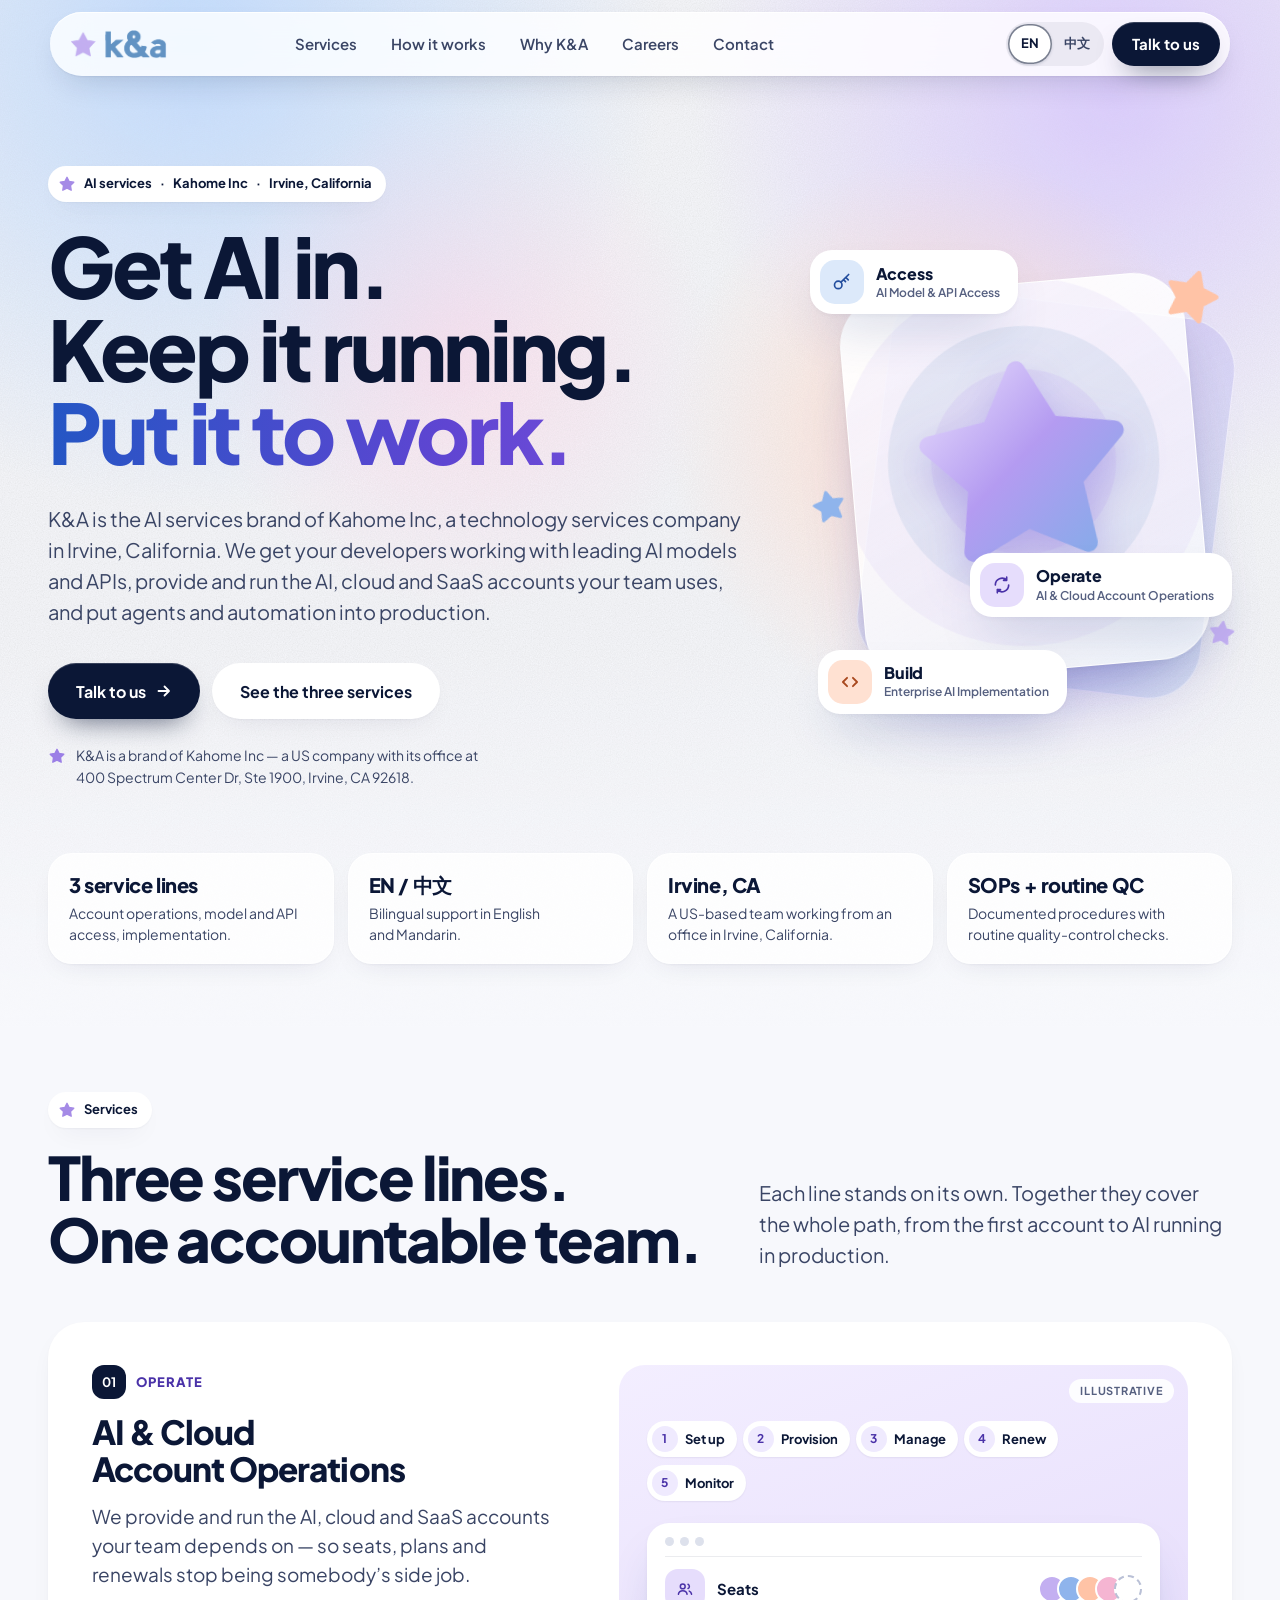
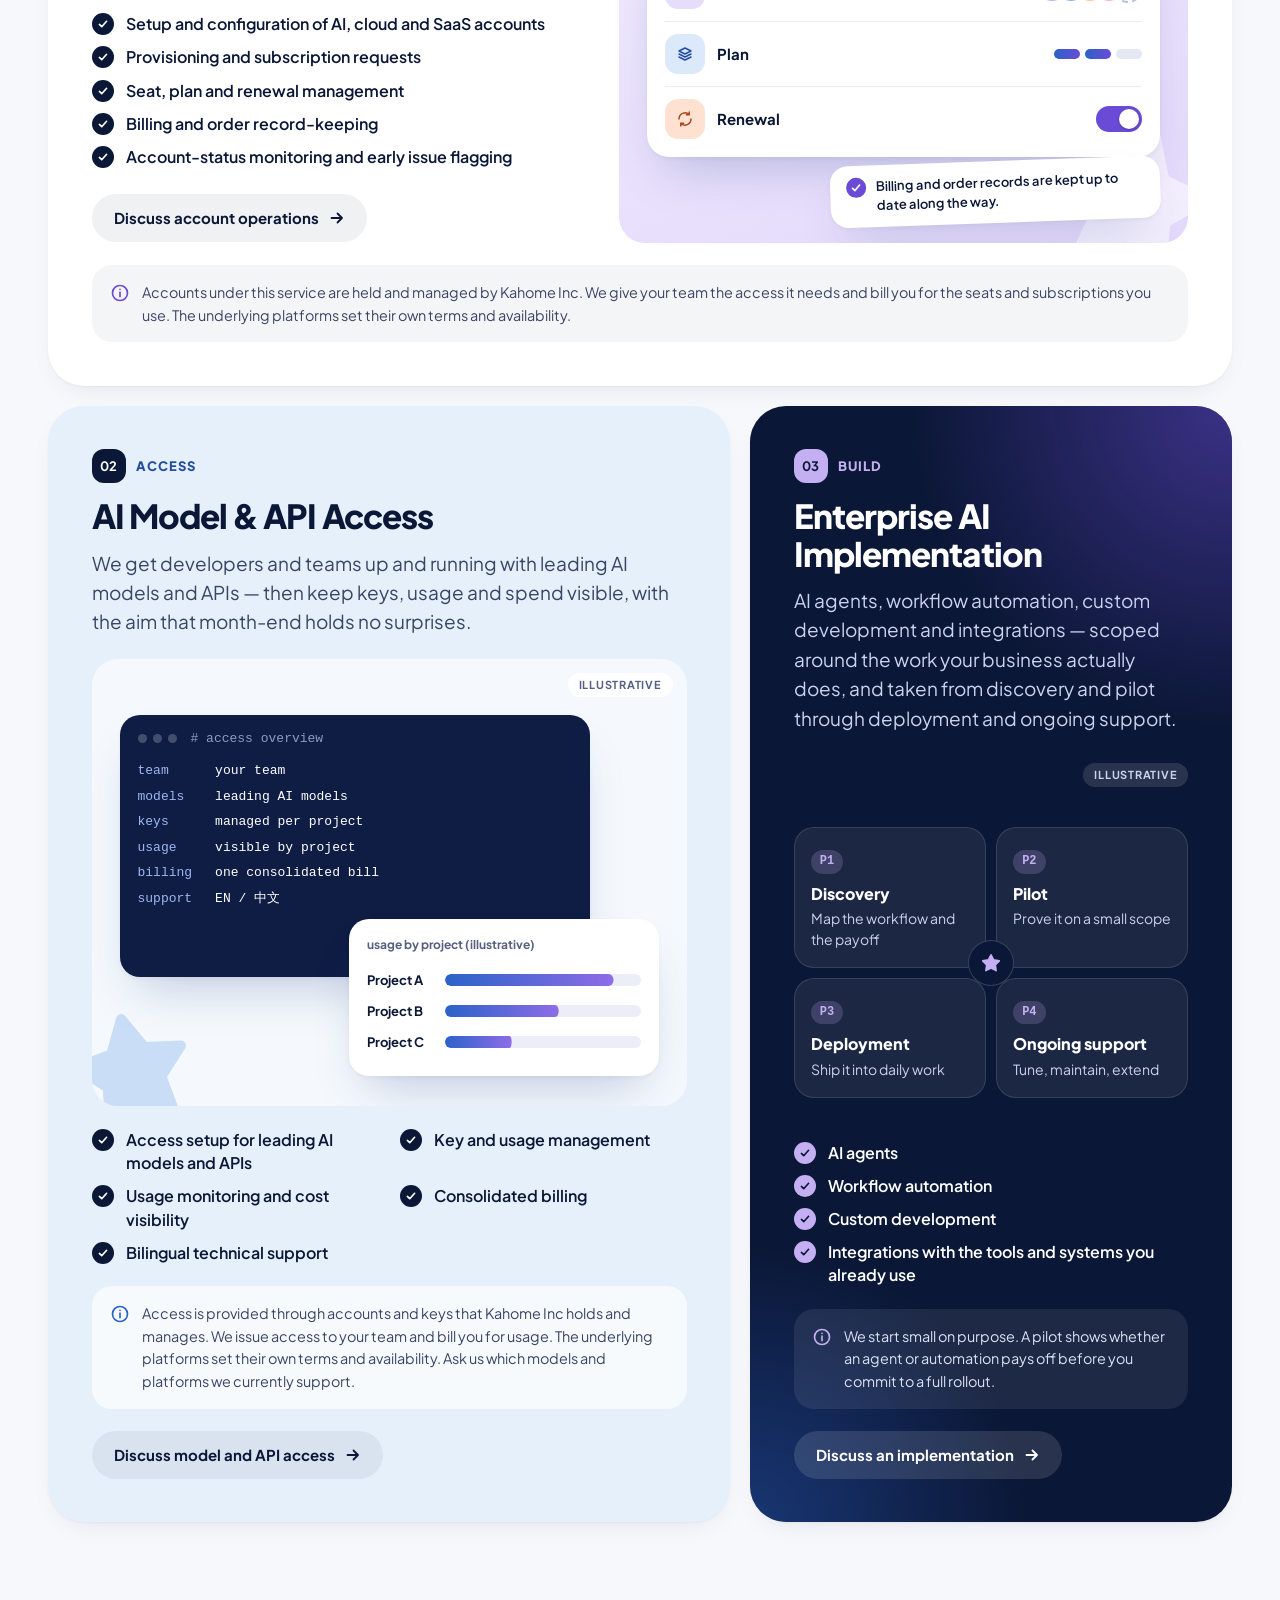
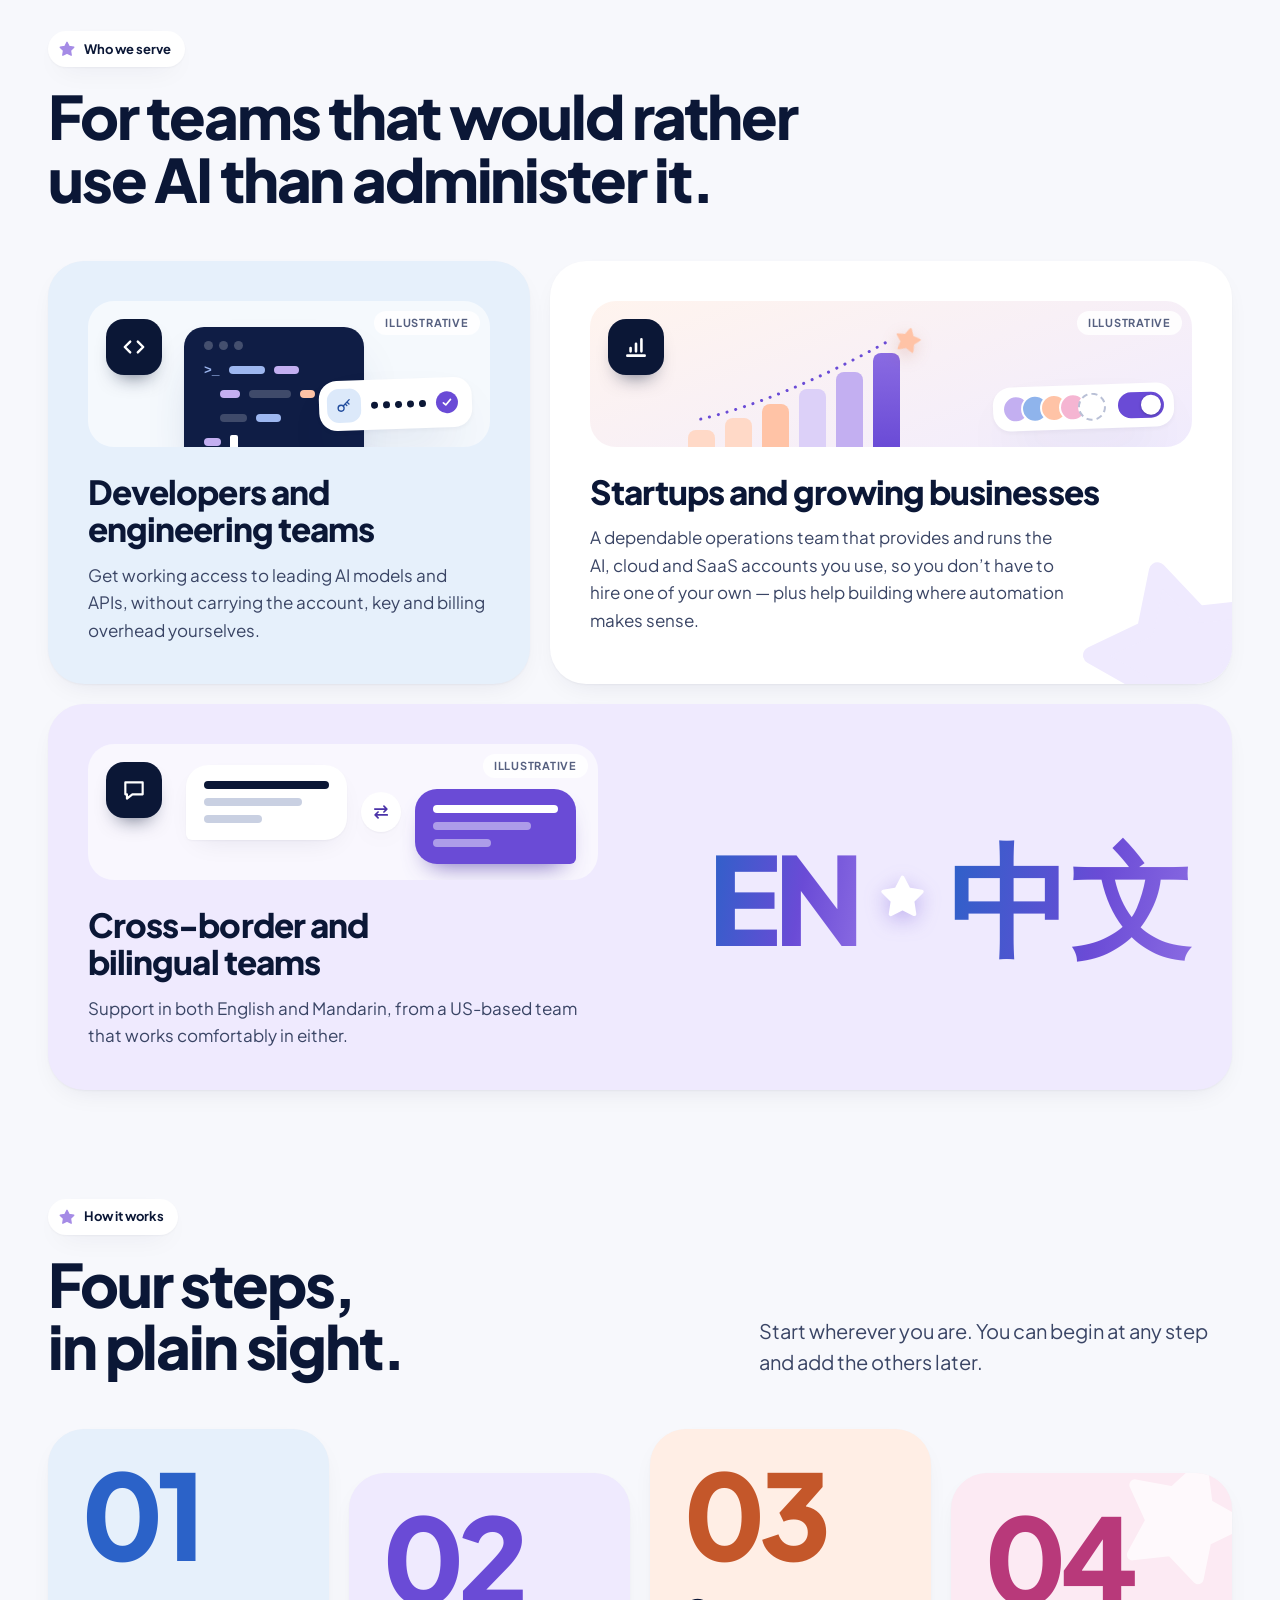
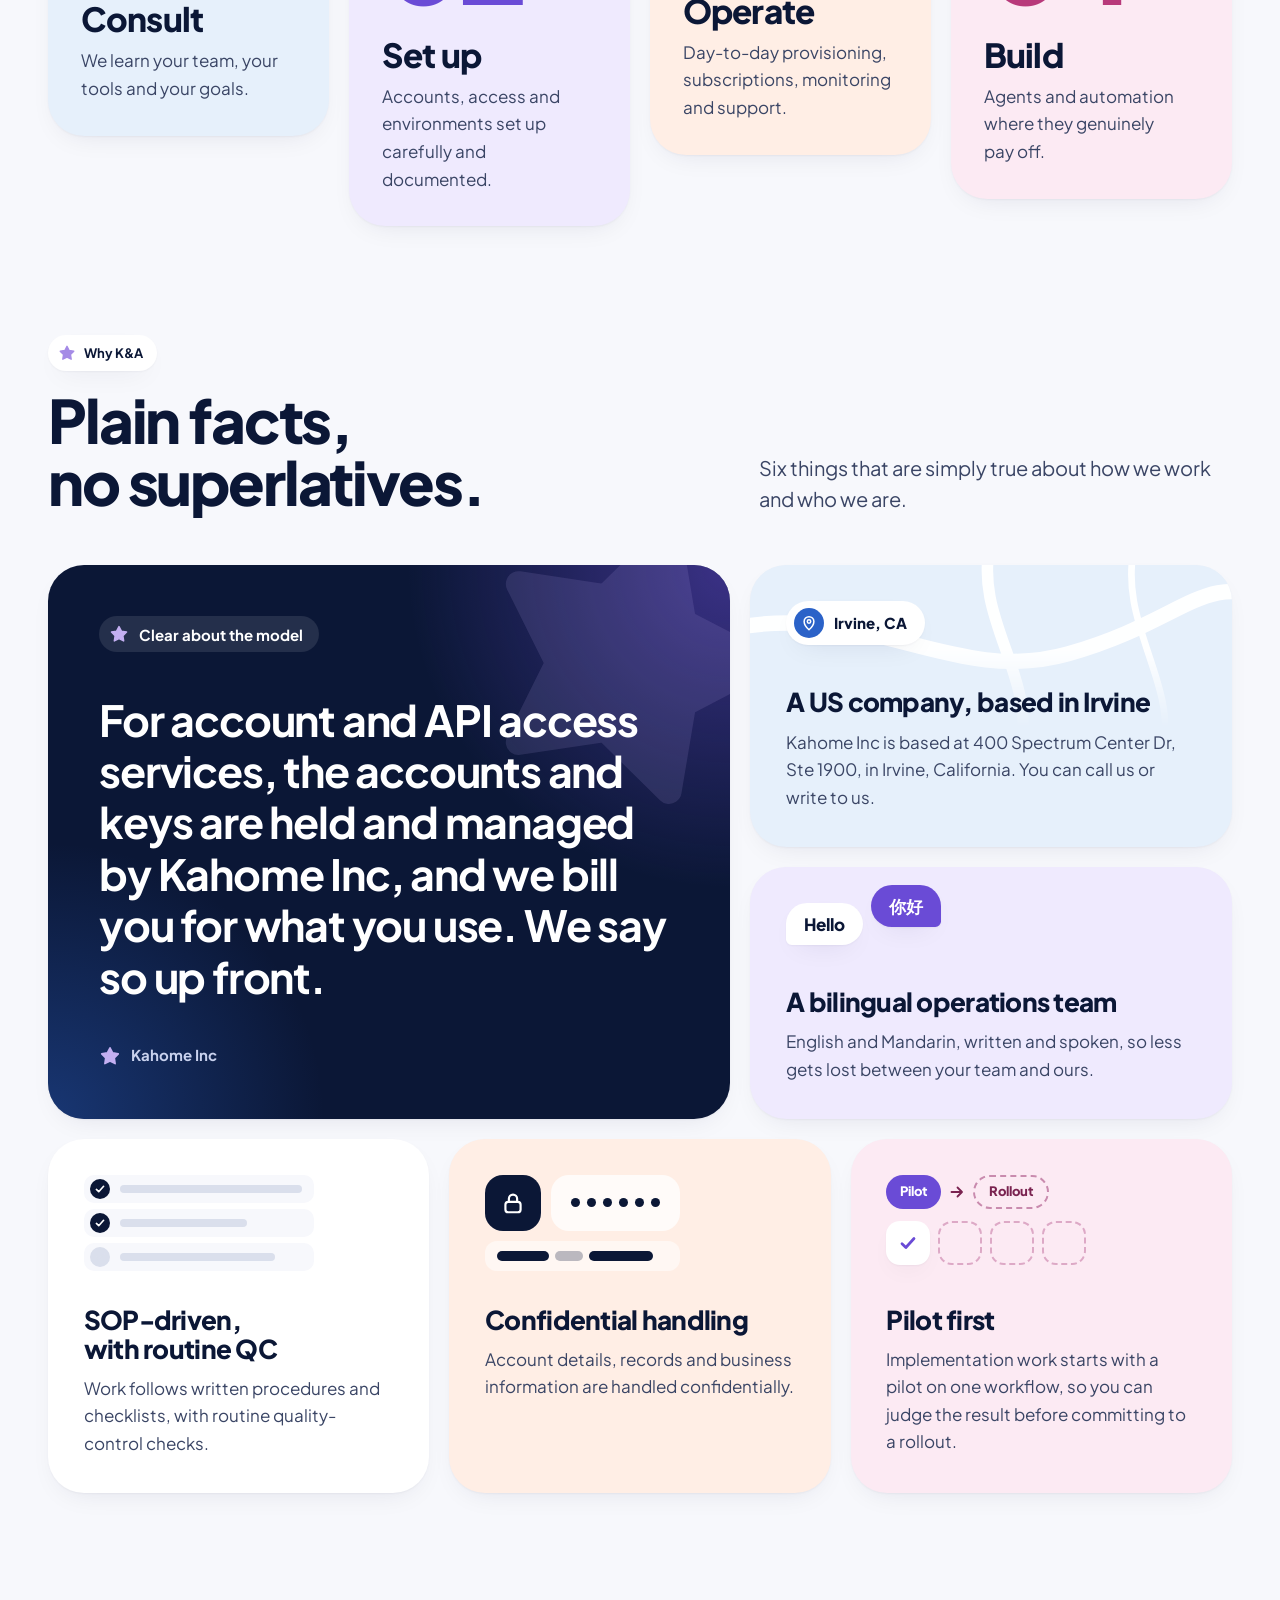
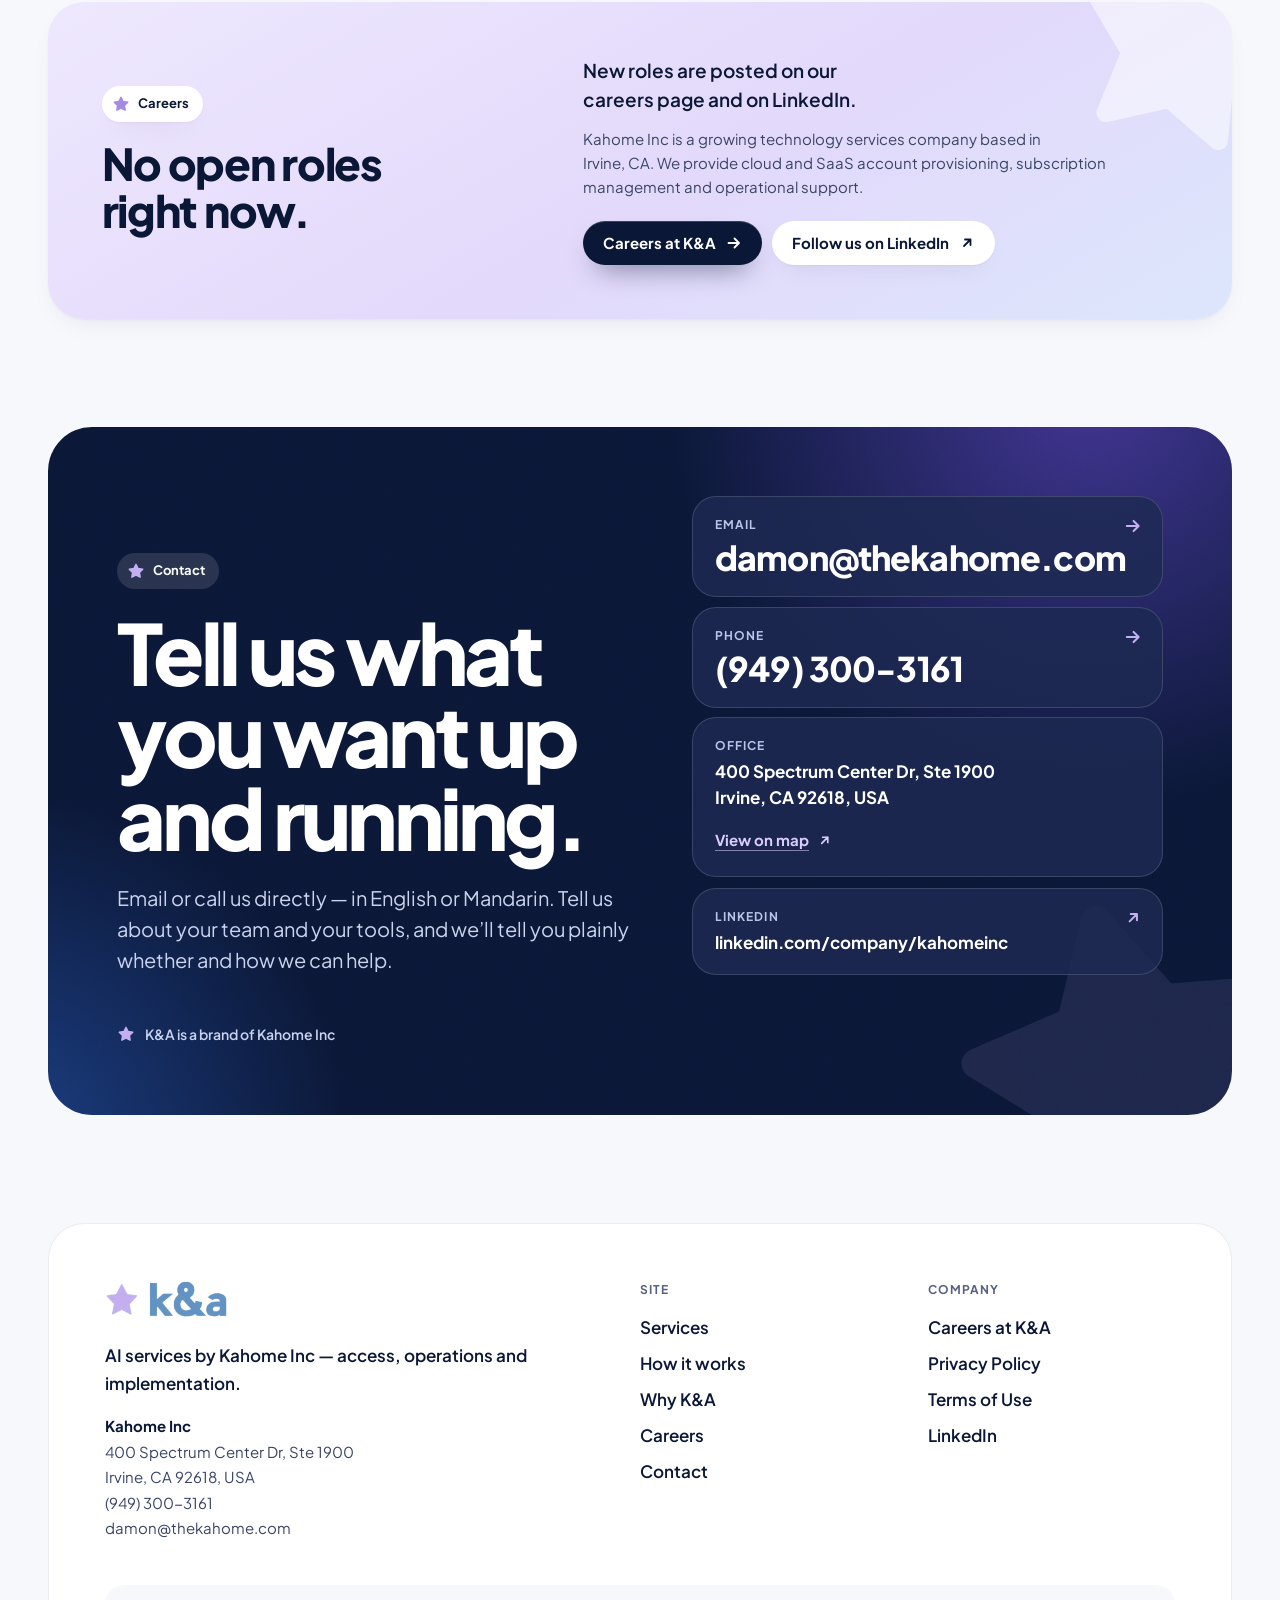
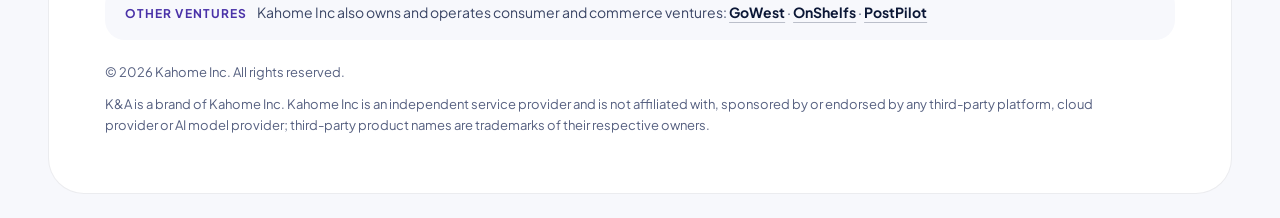
==== commit bba6e265: "Redesign in "Soft Light Bento" style; careers shows no open roles Full visual redesign of all five p" ====
--- a/index.html
+++ b/index.html
@@ -24,7 +24,7 @@
 <meta name="twitter:image" content="https://thekahome.com/assets/og.jpg">
 
 <!-- HEAD-COMMON START -->
-<meta name="theme-color" content="#F3F5F8">
+<meta name="theme-color" content="#F7F8FC">
 <meta name="format-detection" content="telephone=no">
 <link rel="icon" type="image/png" sizes="32x32" href="assets/brand/favicon-32.png">
 <link rel="icon" type="image/png" sizes="512x512" href="assets/brand/favicon-512.png">
@@ -35,7 +35,10 @@
 </script>
 <link rel="preconnect" href="https://fonts.googleapis.com">
 <link rel="preconnect" href="https://fonts.gstatic.com" crossorigin>
-<link href="https://fonts.googleapis.com/css2?family=IBM+Plex+Mono:wght@400;500&amp;family=Instrument+Sans:wght@400;500;600;700&amp;display=swap" rel="stylesheet">
+<!-- web font: loaded without blocking first paint, so a slow or unreachable font host never holds the page back -->
+<link rel="preload" as="style" href="https://fonts.googleapis.com/css2?family=Plus+Jakarta+Sans:wght@400;500;600;700;800&amp;display=swap">
+<link rel="stylesheet" href="https://fonts.googleapis.com/css2?family=Plus+Jakarta+Sans:wght@400;500;600;700;800&amp;display=swap" media="print" onload="this.media='all'">
+<noscript><link rel="stylesheet" href="https://fonts.googleapis.com/css2?family=Plus+Jakarta+Sans:wght@400;500;600;700;800&amp;display=swap"></noscript>
 <link rel="stylesheet" href="styles.css">
 <script src="script.js" defer onerror="var d=document.documentElement;d.classList.remove('js','lang-pending','lang-zh');d.lang='en'"></script>
 <!-- HEAD-COMMON END -->
@@ -99,47 +102,65 @@
 <body>
 
 <!-- HEADER START -->
-<a class="skip-link" href="#main" data-en="Skip to main content" data-zh="跳到主要内容">Skip to main content</a>
+<a class="skip" href="#main" data-en="Skip to main content" data-zh="跳到主要内容">Skip to main content</a>
 
 <!-- icon sprite (self-drawn) — keep it with the header so every page has the icons -->
 <svg class="sprite" width="0" height="0" aria-hidden="true" focusable="false">
-  <symbol id="i-star" viewBox="0 0 24 24"><path d="M12 3.1l2.88 5.54 6.15 1.02-4.37 4.45.92 6.18L12 17.5l-5.58 2.79.92-6.18-4.37-4.45 6.15-1.02z" fill="#C3AFF1" stroke="#C3AFF1" stroke-width="1.8" stroke-linejoin="round"/></symbol>
-  <symbol id="i-star-deep" viewBox="0 0 24 24"><path d="M12 3.1l2.88 5.54 6.15 1.02-4.37 4.45.92 6.18L12 17.5l-5.58 2.79.92-6.18-4.37-4.45 6.15-1.02z" fill="#A58BE6" stroke="#A58BE6" stroke-width="1.8" stroke-linejoin="round"/></symbol>
-  <symbol id="i-arrow" viewBox="0 0 16 16"><path d="M2.5 8h10M8.5 3.5L13 8l-4.5 4.5" fill="none" stroke="currentColor" stroke-width="1.6" stroke-linecap="round" stroke-linejoin="round"/></symbol>
-  <symbol id="i-out" viewBox="0 0 16 16"><path d="M6 3H3v10h10v-3M9 3h4v4M13 3L7.5 8.5" fill="none" stroke="currentColor" stroke-width="1.6" stroke-linecap="round" stroke-linejoin="round"/></symbol>
-  <symbol id="i-loop" viewBox="0 0 16 16"><path d="M13 8a5 5 0 1 1-1.6-3.7M13 2.5v2.4h-2.4" fill="none" stroke="currentColor" stroke-width="1.5" stroke-linecap="round" stroke-linejoin="round"/></symbol>
-  <symbol id="i-doc" viewBox="0 0 24 24"><path d="M7 3h7l4 4v14H7zM14 3v4h4M9.5 14.5l2 2 3.5-4" fill="none" stroke="currentColor" stroke-width="1.5" stroke-linecap="round" stroke-linejoin="round"/></symbol>
+  <defs><linearGradient id="g-star" x1="4" y1="3" x2="20" y2="21" gradientUnits="userSpaceOnUse"><stop offset="0" stop-color="#E4D9FC"/><stop offset=".48" stop-color="#B49BF1"/><stop offset="1" stop-color="#84ACE9"/></linearGradient></defs>
+  <symbol id="i-star" viewBox="0 0 24 24"><path d="M12 3.1l2.88 5.54 6.15 1.02-4.37 4.45.92 6.18L12 17.5l-5.58 2.79.92-6.18-4.37-4.45 6.15-1.02z" fill="currentColor" stroke="currentColor" stroke-width="1.8" stroke-linejoin="round"/></symbol>
+  <symbol id="i-star-grad" viewBox="0 0 24 24"><path d="M12 3.1l2.88 5.54 6.15 1.02-4.37 4.45.92 6.18L12 17.5l-5.58 2.79.92-6.18-4.37-4.45 6.15-1.02z" fill="url(#g-star)" stroke="url(#g-star)" stroke-width="1.8" stroke-linejoin="round"/></symbol>
+  <symbol id="i-arrow" viewBox="0 0 16 16"><path d="M2.5 8h10M8.5 3.5L13 8l-4.5 4.5" fill="none" stroke="currentColor" stroke-width="1.8" stroke-linecap="round" stroke-linejoin="round"/></symbol>
+  <symbol id="i-out" viewBox="0 0 16 16"><path d="M5 11L11.5 4.5M6 4.5h5.5V10" fill="none" stroke="currentColor" stroke-width="1.8" stroke-linecap="round" stroke-linejoin="round"/></symbol>
+  <symbol id="i-check" viewBox="0 0 16 16"><path d="M3.2 8.6l3.1 3 6.5-7.2" fill="none" stroke="currentColor" stroke-width="2.2" stroke-linecap="round" stroke-linejoin="round"/></symbol>
+  <symbol id="i-info" viewBox="0 0 24 24"><g fill="none" stroke="currentColor" stroke-width="2" stroke-linecap="round"><circle cx="12" cy="12" r="9"/><path d="M12 11v5.5M12 7.5v.3"/></g></symbol>
+  <symbol id="i-key" viewBox="0 0 24 24"><g fill="none" stroke="currentColor" stroke-width="2" stroke-linecap="round" stroke-linejoin="round"><circle cx="7.5" cy="15.5" r="4.5"/><path d="M10.8 12.2L20 3M16.5 6.5l3 3M13.8 9.2l2.4 2.4"/></g></symbol>
+  <symbol id="i-loop" viewBox="0 0 24 24"><path d="M20 12a8 8 0 0 1-13.7 5.7M4 12a8 8 0 0 1 13.7-5.7M17.6 2.6v3.8h-3.8M6.4 21.4v-3.8h3.8" fill="none" stroke="currentColor" stroke-width="2" stroke-linecap="round" stroke-linejoin="round"/></symbol>
+  <symbol id="i-code" viewBox="0 0 24 24"><path d="M8.5 7l-5 5 5 5M15.5 7l5 5-5 5" fill="none" stroke="currentColor" stroke-width="2.2" stroke-linecap="round" stroke-linejoin="round"/></symbol>
+  <symbol id="i-up" viewBox="0 0 24 24"><path d="M4 20h16M7 16v-3M12 16V9M17 16V5" fill="none" stroke="currentColor" stroke-width="2.4" stroke-linecap="round"/></symbol>
+  <symbol id="i-chat" viewBox="0 0 24 24"><path d="M4 5h16v11H10.5L5.5 20v-4H4z" fill="none" stroke="currentColor" stroke-width="2" stroke-linecap="round" stroke-linejoin="round"/></symbol>
+  <symbol id="i-lock" viewBox="0 0 24 24"><g fill="none" stroke="currentColor" stroke-width="2" stroke-linecap="round" stroke-linejoin="round"><rect x="5" y="11" width="14" height="9.5" rx="2.6"/><path d="M8.2 11V8a3.8 3.8 0 0 1 7.6 0v3"/></g></symbol>
+  <symbol id="i-pin" viewBox="0 0 24 24"><g fill="none" stroke="currentColor" stroke-width="2" stroke-linejoin="round"><path d="M12 21s-6.5-5.6-6.5-11a6.5 6.5 0 0 1 13 0c0 5.4-6.5 11-6.5 11z"/><circle cx="12" cy="10" r="2.3"/></g></symbol>
+  <symbol id="i-seat" viewBox="0 0 24 24"><g fill="none" stroke="currentColor" stroke-width="2" stroke-linecap="round" stroke-linejoin="round"><circle cx="9" cy="8.5" r="3.2"/><path d="M3.2 19c.6-3 2.9-4.6 5.8-4.6s5.2 1.6 5.8 4.6M16 5.6a3.2 3.2 0 0 1 0 5.8M17.6 14.8c1.7.6 2.8 2 3.2 4.2"/></g></symbol>
+  <symbol id="i-plan" viewBox="0 0 24 24"><path d="M12 4l8 4-8 4-8-4zM4 12l8 4 8-4M4 16l8 4 8-4" fill="none" stroke="currentColor" stroke-width="2" stroke-linecap="round" stroke-linejoin="round"/></symbol>
+  <symbol id="i-swap" viewBox="0 0 24 24"><path d="M4.5 8.5h14.5M15.5 5L19 8.5 15.5 12M19.5 15.5H5M8.5 12L5 15.5 8.5 19" fill="none" stroke="currentColor" stroke-width="2" stroke-linecap="round" stroke-linejoin="round"/></symbol>
+  <symbol id="i-doc" viewBox="0 0 24 24"><path d="M7 3.5h7l4 4v13H7zM14 3.5v4h4M9.8 12.5h4.6M9.8 16h4.6" fill="none" stroke="currentColor" stroke-width="2" stroke-linecap="round" stroke-linejoin="round"/></symbol>
+  <symbol id="i-mail" viewBox="0 0 24 24"><g fill="none" stroke="currentColor" stroke-width="2" stroke-linecap="round" stroke-linejoin="round"><rect x="3.5" y="5.5" width="17" height="13" rx="2.6"/><path d="M4.5 7.5l7.5 6 7.5-6"/></g></symbol>
+  <symbol id="i-phone" viewBox="0 0 24 24"><path d="M6.5 3.5h3l1.5 4-2 1.5a12 12 0 0 0 6 6l1.5-2 4 1.5v3a2 2 0 0 1-2 2A16 16 0 0 1 4.5 5.5a2 2 0 0 1 2-2z" fill="none" stroke="currentColor" stroke-width="2" stroke-linecap="round" stroke-linejoin="round"/></symbol>
+  <symbol id="i-clock" viewBox="0 0 24 24"><g fill="none" stroke="currentColor" stroke-width="2" stroke-linecap="round" stroke-linejoin="round"><circle cx="12" cy="12" r="9"/><path d="M12 7v5.2l3.3 2"/></g></symbol>
+  <symbol id="i-globe" viewBox="0 0 24 24"><g fill="none" stroke="currentColor" stroke-width="2" stroke-linecap="round" stroke-linejoin="round"><circle cx="12" cy="12" r="9"/><path d="M3 12h18M12 3c2.6 2.4 4 5.6 4 9s-1.4 6.6-4 9c-2.6-2.4-4-5.6-4-9s1.4-6.6 4-9z"/></g></symbol>
+  <symbol id="i-shield" viewBox="0 0 24 24"><path d="M12 3l7.5 2.8v5.4c0 4.6-3 8.1-7.5 9.8-4.5-1.7-7.5-5.2-7.5-9.8V5.8zM8.8 12l2.3 2.3 4.2-4.6" fill="none" stroke="currentColor" stroke-width="2" stroke-linecap="round" stroke-linejoin="round"/></symbol>
+  <symbol id="i-brief" viewBox="0 0 24 24"><g fill="none" stroke="currentColor" stroke-width="2" stroke-linecap="round" stroke-linejoin="round"><rect x="3.5" y="7.5" width="17" height="12" rx="2.6"/><path d="M9 7.5V6a2 2 0 0 1 2-2h2a2 2 0 0 1 2 2v1.5M3.5 13h17"/></g></symbol>
+  <symbol id="i-home" viewBox="0 0 24 24"><path d="M4 11l8-7 8 7M6.5 9.5V20h11V9.5M10 20v-5.5h4V20" fill="none" stroke="currentColor" stroke-width="2" stroke-linecap="round" stroke-linejoin="round"/></symbol>
+  <symbol id="i-search" viewBox="0 0 24 24"><g fill="none" stroke="currentColor" stroke-width="2" stroke-linecap="round" stroke-linejoin="round"><circle cx="10.5" cy="10.5" r="6.5"/><path d="M15.5 15.5l5 5"/></g></symbol>
+  <symbol id="i-book" viewBox="0 0 24 24"><path d="M12 6.5c-2-1.6-4.6-2-8-2v13c3.4 0 6 .4 8 2 2-1.6 4.6-2 8-2v-13c-3.4 0-6 .4-8 2zM12 6.5v13" fill="none" stroke="currentColor" stroke-width="2" stroke-linecap="round" stroke-linejoin="round"/></symbol>
 </svg>
 
-<header class="site-header" id="site-header">
-  <div class="wrap header-bar">
+<header class="hdr" id="site-header">
+  <div class="hdr-bar">
     <a class="brand" href="/">
-      <img src="assets/brand/logo.png" width="814" height="252" alt="K&amp;A, AI services by Kahome Inc — home" data-alt-en="K&amp;A, AI services by Kahome Inc — home" data-alt-zh="K&amp;A · Kahome Inc 旗下 AI 服务（返回首页）" loading="eager" decoding="async" fetchpriority="high">
+      <img src="assets/brand/logo.png" width="407" height="126" alt="K&amp;A, AI services by Kahome Inc — home" data-alt-en="K&amp;A, AI services by Kahome Inc — home" data-alt-zh="K&amp;A · Kahome Inc 旗下 AI 服务（返回首页）" loading="eager" decoding="async" fetchpriority="high">
     </a>
-
-    <button type="button" class="nav-toggle" id="nav-toggle" aria-expanded="false" aria-controls="site-nav">
-      <span class="nav-toggle-icon" aria-hidden="true"></span>
-      <span class="vh when-closed" data-en="Open menu" data-zh="打开菜单">Open menu</span>
-      <span class="vh when-open" data-en="Close menu" data-zh="关闭菜单">Close menu</span>
-    </button>
-
-    <nav class="site-nav" id="site-nav" aria-label="Primary" data-arialabel-en="Primary" data-arialabel-zh="主导航">
+    <nav class="nav" id="site-nav" aria-label="Primary" data-arialabel-en="Primary" data-arialabel-zh="主导航">
       <ul>
-        <li><a href="/#services"><span data-en="Services" data-zh="服务">Services</span></a></li>
-        <li><a href="/#how"><span data-en="How it works" data-zh="合作流程">How it works</span></a></li>
-        <li><a href="/#why"><span data-en="Why K&amp;A" data-zh="为什么选 K&amp;A">Why K&amp;A</span></a></li>
-        <li><a href="/#careers"><span data-en="Careers" data-zh="加入我们">Careers</span></a></li>
-        <li><a href="/#contact"><span data-en="Contact" data-zh="联系我们">Contact</span></a></li>
+        <li><a class="lnk" href="/#services" data-en="Services" data-zh="服务">Services</a></li>
+        <li><a class="lnk" href="/#how" data-en="How it works" data-zh="合作流程">How it works</a></li>
+        <li><a class="lnk" href="/#why" data-en="Why K&amp;A" data-zh="为什么选 K&amp;A">Why K&amp;A</a></li>
+        <li><a class="lnk" href="/#careers" data-en="Careers" data-zh="加入我们">Careers</a></li>
+        <li><a class="lnk" href="/#contact" data-en="Contact" data-zh="联系我们">Contact</a></li>
       </ul>
-      <a class="btn btn-primary nav-cta" href="/#contact"><span data-en="Talk to us" data-zh="聊聊你的需求">Talk to us</span><svg class="arr" aria-hidden="true" focusable="false"><use href="#i-arrow"/></svg></a>
+      <a class="btn btn-dark nav-cta" href="/#contact"><span data-en="Talk to us" data-zh="聊聊你的需求">Talk to us</span><svg class="i" aria-hidden="true" focusable="false"><use href="#i-arrow"/></svg></a>
     </nav>
-
-    <div class="header-tools">
-      <div class="lang-switch" role="group" aria-label="Language" data-arialabel-en="Language" data-arialabel-zh="语言">
+    <div class="hdr-tools">
+      <div class="lang lang-switch" role="group" aria-label="Language" data-arialabel-en="Language" data-arialabel-zh="语言">
         <button type="button" data-lang="en" aria-pressed="true" lang="en">EN</button>
         <button type="button" data-lang="zh" aria-pressed="false" lang="zh-Hans">中文</button>
       </div>
-      <a class="btn btn-primary btn-sm header-cta" href="/#contact" data-en="Talk to us" data-zh="聊聊需求">Talk to us</a>
+      <a class="btn btn-dark btn-sm hdr-cta" href="/#contact" data-en="Talk to us" data-zh="聊聊需求">Talk to us</a>
+      <button type="button" class="nav-toggle" id="nav-toggle" aria-expanded="false" aria-controls="site-nav">
+        <i aria-hidden="true"></i><i aria-hidden="true"></i><i aria-hidden="true"></i>
+        <span class="vh when-closed" data-en="Open menu" data-zh="打开菜单">Open menu</span>
+        <span class="vh when-open" data-en="Close menu" data-zh="关闭菜单">Close menu</span>
+      </button>
     </div>
   </div>
 </header>
@@ -148,576 +169,409 @@
 <main id="main">
 
   <!-- ===== Hero ===== -->
-  <section class="section hero" aria-labelledby="hero-h">
+  <section class="hero" aria-labelledby="hero-h">
+    <div class="mesh" aria-hidden="true"><i class="b1"></i><i class="b2"></i><i class="b3"></i><i class="b4"></i></div>
     <div class="wrap">
       <div class="hero-grid">
         <div class="hero-copy">
-          <p class="eyebrow">
-            <svg aria-hidden="true" focusable="false"><use href="#i-star"/></svg>
-            <span class="mono" data-en="AI services" data-zh="AI 服务">AI services</span>
-            <span class="mono" aria-hidden="true">/</span>
-            <span class="mono">Kahome Inc</span>
-            <span class="mono" aria-hidden="true">/</span>
-            <span class="mono" data-en="Irvine, California" data-zh="美国加州尔湾">Irvine, California</span>
+          <svg class="h1-stk" viewBox="0 0 24 24" aria-hidden="true" focusable="false"><path d="M12 3.1l2.88 5.54 6.15 1.02-4.37 4.45.92 6.18L12 17.5l-5.58 2.79.92-6.18-4.37-4.45 6.15-1.02z" fill="url(#g-star)" stroke="url(#g-star)" stroke-width="1.8" stroke-linejoin="round"/></svg>
+          <p class="eyebrow eyebrow--wrap">
+            <svg class="i" aria-hidden="true" focusable="false"><use href="#i-star"/></svg>
+            <span data-en="AI services" data-zh="AI 服务">AI services</span>
+            <span aria-hidden="true">·</span>
+            <span>Kahome Inc</span>
+            <span class="sep2" aria-hidden="true">·</span>
+            <span class="br" data-en="Irvine, California" data-zh="美国加州尔湾">Irvine, California</span>
           </p>
-          <h1 class="hero-title" id="hero-h">
-            <span class="l" data-en="Get AI in." data-zh="AI 接得上，">Get AI in.</span>
-            <span class="l" data-en="Keep it running." data-zh="用得稳，">Keep it running.</span>
-            <span class="l accent" data-en="Put it to work." data-zh="落得了地。">Put it to work.</span>
+          <h1 class="h1" id="hero-h">
+            <span data-en="Get AI in." data-zh="AI 接得上，">Get AI in.</span>
+            <span data-en="Keep it running." data-zh="用得稳，">Keep it running.</span>
+            <span class="acc" data-en="Put it to work." data-zh="落得了地。">Put it to work.</span>
           </h1>
-          <p class="hero-lede" data-en="K&amp;A is the AI services brand of Kahome Inc, a technology services company in Irvine, California. We get your developers working with leading AI models and APIs, provide and run the AI, cloud and SaaS accounts your team uses, and put agents and automation into production." data-zh="K&amp;A 是 Kahome Inc 旗下的 AI 服务品牌。Kahome Inc 是一家位于美国加州尔湾的科技服务公司。我们帮你的开发者用上主流 AI 模型与 API，为你的团队提供 AI、云与 SaaS 账号并负责日常运营，也帮你把智能体和自动化正式上线运行。">K&amp;A is the AI services brand of Kahome Inc, a technology services company in Irvine, California. We get your developers working with leading AI models and APIs, provide and run the AI, cloud and SaaS accounts your team uses, and put agents and automation into production.</p>
+          <p class="lede" data-en="K&amp;A is the AI services brand of Kahome&nbsp;Inc, a technology services company in Irvine, California. We get your developers working with leading AI models and APIs, provide and run the AI, cloud and SaaS accounts your team uses, and put agents and automation into production." data-zh="K&amp;A 是 Kahome Inc 旗下的 AI 服务品牌。Kahome Inc 是一家位于美国加州尔湾的科技服务公司。我们帮你的开发者用上主流 AI 模型与 API，为你的团队提供 AI、云与 SaaS 账号并负责日常运营，也帮你把智能体和自动化正式上线运行。">K&amp;A is the AI services brand of Kahome&nbsp;Inc, a technology services company in Irvine, California. We get your developers working with leading AI models and APIs, provide and run the AI, cloud and SaaS accounts your team uses, and put agents and automation into production.</p>
           <div class="hero-cta">
-            <a class="btn btn-primary" href="/#contact"><span data-en="Talk to us" data-zh="聊聊你的需求">Talk to us</span><svg class="arr" aria-hidden="true" focusable="false"><use href="#i-arrow"/></svg></a>
-            <a class="btn btn-ghost" href="/#services" data-en="See the three services" data-zh="看看三条服务线">See the three services</a>
+            <a class="btn btn-dark" href="/#contact"><span data-en="Talk to us" data-zh="聊聊你的需求">Talk to us</span><svg class="i" aria-hidden="true" focusable="false"><use href="#i-arrow"/></svg></a>
+            <a class="btn btn-light" href="/#services" data-en="See the three services" data-zh="看看三条服务线">See the three services</a>
           </div>
           <p class="hero-note">
-            <svg aria-hidden="true" focusable="false"><use href="#i-star-deep"/></svg>
-            <span data-en="K&amp;A is a brand of Kahome Inc — a US company with its office at 400 Spectrum Center Dr, Ste 1900, Irvine, CA 92618." data-zh="K&amp;A 是 Kahome Inc 旗下品牌。Kahome Inc 是一家美国公司，办公地址：400 Spectrum Center Dr, Ste 1900, Irvine, CA 92618。">K&amp;A is a brand of Kahome Inc — a US company with its office at 400 Spectrum Center Dr, Ste 1900, Irvine, CA 92618.</span>
+            <svg class="i" aria-hidden="true" focusable="false"><use href="#i-star"/></svg>
+            <span data-html-en='K&amp;A is a brand of Kahome Inc — a US company with its office at <span class="nb">400 Spectrum Center Dr,</span> <span class="nb">Ste 1900,</span> <span class="nb">Irvine, CA 92618.</span>' data-html-zh='K&amp;A 是 Kahome Inc 旗下品牌。Kahome Inc 是一家美国公司，办公地址：<span class="nb">400 Spectrum Center Dr,</span> <span class="nb">Ste 1900,</span> <span class="nb">Irvine, CA 92618。</span>'>K&amp;A is a brand of Kahome Inc — a US company with its office at <span class="nb">400 Spectrum Center Dr,</span> <span class="nb">Ste 1900,</span> <span class="nb">Irvine, CA 92618.</span></span>
           </p>
         </div>
 
-        <aside class="panel hero-panel" aria-label="Company summary" data-arialabel-en="Company summary" data-arialabel-zh="公司概要" data-reveal>
-          <figure class="fig">
-            <div class="fig-stage">
-              <svg viewBox="0 0 400 400" aria-hidden="true" focusable="false">
-                <defs>
-                  <pattern id="ka-grid" width="20" height="20" patternUnits="userSpaceOnUse">
-                    <path class="c-grid" d="M20 0H0V20" fill="none"/>
-                  </pattern>
-                </defs>
-                <rect width="400" height="400" fill="url(#ka-grid)"/>
-                <path class="c-line c-dash" d="M0 200H400M200 0V400"/>
-                <circle class="c-blue c-dash c-spin" cx="200" cy="200" r="160"/>
-                <circle class="c-line" cx="200" cy="200" r="104"/>
-                <circle class="c-line" cx="200" cy="200" r="52"/>
-                <path class="c-line" d="M200 200L200 22M200 200L369.3 145M200 200L304.6 344M200 200L95.4 344M200 200L30.7 145"/>
-                <path class="c-blue" d="M200 40L352.2 150.6L294 329.4L106 329.4L47.8 150.6Z"/>
-                <path class="c-blue" d="M200 82A118 118 0 0 1 312.2 163.5"/>
-                <circle class="c-node" cx="352.2" cy="150.6" r="4"/>
-                <circle class="c-node" cx="47.8" cy="150.6" r="4"/>
-                <circle class="c-halo" cx="200" cy="40" r="10"/>
-                <circle class="c-halo" cx="294" cy="329.4" r="10"/>
-                <circle class="c-halo" cx="106" cy="329.4" r="10"/>
-                <circle class="c-hot" cx="200" cy="40" r="5"/>
-                <circle class="c-hot" cx="294" cy="329.4" r="5"/>
-                <circle class="c-hot" cx="106" cy="329.4" r="5"/>
-                <text class="c-txt" x="282" y="82">72°</text>
-                <text class="c-txt" x="388" y="20" text-anchor="end">K&amp;A / 01</text>
-              </svg>
-              <img src="assets/brand/star.png" width="256" height="256" alt="" loading="eager" decoding="async">
-              <a class="fig-node fig-node--a" href="/#service-access"><b>S/02</b><span data-en="Access" data-zh="接入">Access</span></a>
-              <a class="fig-node fig-node--b" href="/#service-operations"><b>S/01</b><span data-en="Operate" data-zh="运营">Operate</span></a>
-              <a class="fig-node fig-node--c" href="/#service-implementation"><b>S/03</b><span data-en="Build" data-zh="落地">Build</span></a>
-            </div>
-            <figcaption class="fig-cap dg-cap mono"><span data-en="Fig. 01 — One star, three service lines" data-zh="图 01 · 一颗星，三条服务线">Fig. 01 — One star, three service lines</span><span class="illus" data-en="Illustrative" data-zh="示意">Illustrative</span></figcaption>
+        <div class="hv" id="hv">
+          <div class="hv-plate" aria-hidden="true">
+            <svg class="hv-star" viewBox="0 0 24 24" focusable="false">
+              <path d="M12 3.1l2.88 5.54 6.15 1.02-4.37 4.45.92 6.18L12 17.5l-5.58 2.79.92-6.18-4.37-4.45 6.15-1.02z" fill="url(#g-star)" stroke="url(#g-star)" stroke-width="1.8" stroke-linejoin="round"/>
+            </svg>
+          </div>
+          <svg class="stk stk--1" viewBox="0 0 24 24" aria-hidden="true" focusable="false"><use href="#i-star"/></svg>
+          <svg class="stk stk--2" viewBox="0 0 24 24" aria-hidden="true" focusable="false"><use href="#i-star"/></svg>
+          <svg class="stk stk--3" viewBox="0 0 24 24" aria-hidden="true" focusable="false"><use href="#i-star"/></svg>
+          <a class="hv-chip hv-chip--a" href="/#service-access"><span class="ico ico--blue"><svg class="i" aria-hidden="true" focusable="false"><use href="#i-key"/></svg></span><span><b data-en="Access" data-zh="接入">Access</b><small data-en="AI Model &amp; API Access" data-zh="AI 模型与 API 接入">AI Model &amp; API Access</small></span></a>
+          <a class="hv-chip hv-chip--b" href="/#service-operations"><span class="ico ico--lav"><svg class="i" aria-hidden="true" focusable="false"><use href="#i-loop"/></svg></span><span><b data-en="Operate" data-zh="运营">Operate</b><small data-en="AI &amp; Cloud Account Operations" data-zh="AI 与云账号运营">AI &amp; Cloud Account Operations</small></span></a>
+          <a class="hv-chip hv-chip--c" href="/#service-implementation"><span class="ico ico--peach"><svg class="i" aria-hidden="true" focusable="false"><use href="#i-code"/></svg></span><span><b data-en="Build" data-zh="落地">Build</b><small data-en="Enterprise AI Implementation" data-zh="企业 AI 落地">Enterprise AI Implementation</small></span></a>
+        </div>
+      </div>
+
+      <h2 class="vh" id="glance-h" data-en="K&amp;A at a glance" data-zh="K&amp;A 概览">K&amp;A at a glance</h2>
+      <ul class="glance" aria-labelledby="glance-h">
+        <li><b data-en="3 service lines" data-zh="三条服务线">3 service lines</b><span data-en="Account operations, model and API access, implementation." data-zh="账号运营、模型与 API 接入、AI 落地。">Account operations, model and API access, implementation.</span></li>
+        <li><b>EN / <span lang="zh-Hans">中文</span></b><span data-en="Bilingual support in English and Mandarin." data-zh="中英双语支持，中文、英文都可以直接沟通。">Bilingual support in English and Mandarin.</span></li>
+        <li><b data-en="Irvine, CA" data-zh="加州尔湾">Irvine, CA</b><span data-en="A US-based team working from an office in Irvine, California." data-zh="团队在美国本土，办公地点在加州尔湾。">A US-based team working from an office in Irvine, California.</span></li>
+        <li><b data-en="SOPs + routine QC" data-zh="SOP + 例行质检">SOPs + routine QC</b><span data-en="Documented procedures with routine quality-control checks." data-zh="按书面流程执行，例行质检。">Documented procedures with routine quality-control checks.</span></li>
+      </ul>
+    </div>
+  </section>
+
+  <!-- ===== Services ===== -->
+  <section class="sec" id="services" aria-labelledby="services-h">
+    <div class="wrap">
+      <header class="sec-head sec-head--split" data-rv>
+        <p class="eyebrow"><svg class="i" aria-hidden="true" focusable="false"><use href="#i-star"/></svg><span data-en="Services" data-zh="服务">Services</span></p>
+        <h2 class="h2" id="services-h" data-html-en='<span class="ln">Three service lines.</span> <span class="ln">One accountable team.</span>' data-html-zh='<span class="nb">三条服务线，</span><span class="nb">一个团队负责。</span>'><span class="ln">Three service lines.</span> <span class="ln">One accountable team.</span></h2>
+        <p class="lede" data-en="Each line stands on its own. Together they cover the whole path, from the first account to AI running in production." data-zh="每条服务线都可以单独选用；合在一起，从第一个账号到 AI 正式上线运行，全程都有人管。">Each line stands on its own. Together they cover the whole path, from the first account to AI running in production.</p>
+      </header>
+
+      <div class="bento">
+        <!-- S/01 -->
+        <article class="card spot sv sv--wide s12" id="service-operations" aria-labelledby="s1-h" data-rv>
+          <div class="sv-copy">
+            <p class="tag"><b>01</b><span data-en="Operate" data-zh="运营">Operate</span></p>
+            <h3 class="h3" id="s1-h" data-en="AI &amp; Cloud Account Operations" data-zh="AI 与云账号运营">AI &amp; Cloud Account Operations</h3>
+            <p class="sv-sum" data-en="We provide and run the AI, cloud and SaaS accounts your team depends on&nbsp;— so seats, plans and renewals stop being somebody’s side job." data-zh="你的团队要用的 AI、云与 SaaS 账号由我们提供，创建、配置和日常管理也由我们负责。席位、套餐、续费，不再是谁顺手兼着的杂事。">We provide and run the AI, cloud and SaaS accounts your team depends on&nbsp;— so seats, plans and renewals stop being somebody’s side job.</p>
+          </div>
+          <figure class="vg vg-ops">
+            <span class="illus" data-en="Illustrative" data-zh="示意">Illustrative</span>
+            <svg class="stk" viewBox="0 0 24 24" aria-hidden="true" focusable="false"><use href="#i-star"/></svg>
+            <ol class="cyc" aria-label="Account lifecycle" data-arialabel-en="Account lifecycle" data-arialabel-zh="账号生命周期">
+              <li><b aria-hidden="true">1</b><span data-en="Set up" data-zh="创建">Set up</span></li>
+              <li><b aria-hidden="true">2</b><span data-en="Provision" data-zh="开通">Provision</span></li>
+              <li><b aria-hidden="true">3</b><span data-en="Manage" data-zh="管理">Manage</span></li>
+              <li><b aria-hidden="true">4</b><span data-en="Renew" data-zh="续费">Renew</span></li>
+              <li><b aria-hidden="true">5</b><span data-en="Monitor" data-zh="监控">Monitor</span></li>
+            </ol>
+            <div class="win" aria-hidden="true">
+              <div class="win-bar"><i></i><i></i><i></i></div>
+              <div class="win-row"><span class="ico ico--lav"><svg class="i" focusable="false"><use href="#i-seat"/></svg></span><span class="lbl" data-en="Seats" data-zh="席位">Seats</span><span class="w seats"><i></i><i></i><i></i><i></i><i></i></span></div>
+              <div class="win-row"><span class="ico ico--blue"><svg class="i" focusable="false"><use href="#i-plan"/></svg></span><span class="lbl" data-en="Plan" data-zh="套餐">Plan</span><span class="w seg"><i class="on"></i><i class="on"></i><i></i></span></div>
+              <div class="win-row"><span class="ico ico--peach"><svg class="i" focusable="false"><use href="#i-loop"/></svg></span><span class="lbl" data-en="Renewal" data-zh="续费">Renewal</span><span class="w"><span class="tog"></span></span></div>
+            </div>
+            <p class="vg-float"><svg class="i" aria-hidden="true" focusable="false"><use href="#i-check"/></svg><span data-en="Billing and order records are kept up to date along the way." data-zh="账单与订单记录，一路同步更新。">Billing and order records are kept up to date along the way.</span></p>
           </figure>
-          <dl class="meta-table">
-            <div><dt class="mono" data-en="Company" data-zh="公司">Company</dt><dd data-en="Kahome Inc — brand: K&amp;A" data-zh="Kahome Inc（品牌：K&amp;A）">Kahome Inc — brand: K&amp;A</dd></div>
-            <div><dt class="mono" data-en="Business" data-zh="业务">Business</dt><dd data-en="AI services (technology services)" data-zh="AI 服务（科技服务）">AI services (technology services)</dd></div>
-            <div><dt class="mono" data-en="Office" data-zh="办公地址">Office</dt><dd><span data-en="400 Spectrum Center Dr, Ste 1900" data-zh="400 Spectrum Center Dr, Ste 1900">400 Spectrum Center Dr, Ste 1900</span><br><span data-en="Irvine, CA 92618, USA" data-zh="Irvine, CA 92618, USA（美国加州尔湾）">Irvine, CA 92618, USA</span></dd></div>
-            <div><dt class="mono" data-en="Languages" data-zh="语言">Languages</dt><dd>English · 中文</dd></div>
-            <div><dt class="mono" data-en="Method" data-zh="方法">Method</dt><dd data-en="SOPs with routine QC checks" data-zh="按 SOP 执行，例行质检">SOPs with routine QC checks</dd></div>
-            <div>
-              <dt class="mono" data-en="Services" data-zh="服务">Services</dt>
-              <dd class="lines">
-                <a href="/#service-operations"><span class="mono">01</span><span data-en="AI &amp; Cloud Account Operations" data-zh="AI 与云账号运营">AI &amp; Cloud Account Operations</span></a>
-                <a href="/#service-access"><span class="mono">02</span><span data-en="AI Model &amp; API Access" data-zh="AI 模型与 API 接入">AI Model &amp; API Access</span></a>
-                <a href="/#service-implementation"><span class="mono">03</span><span data-en="Enterprise AI Implementation" data-zh="企业 AI 落地">Enterprise AI Implementation</span></a>
-              </dd>
-            </div>
-          </dl>
-        </aside>
-      </div>
-    </div>
-  </section>
-
-  <!-- ===== Proof strip ===== -->
-  <section class="section section--flush proof" aria-labelledby="proof-h">
-    <div class="wrap">
-      <h2 class="vh" id="proof-h" data-en="K&amp;A at a glance" data-zh="K&amp;A 概览">K&amp;A at a glance</h2>
-      <ul class="proof-list">
-        <li>
-          <span class="proof-val" data-en="3 service lines" data-zh="三条服务线">3 service lines</span>
-          <span class="proof-lab" data-en="Account operations, model and API access, implementation." data-zh="账号运营、模型与 API 接入、AI 落地。">Account operations, model and API access, implementation.</span>
-        </li>
-        <li>
-          <span class="proof-val">EN / 中文</span>
-          <span class="proof-lab" data-en="Bilingual support in English and Mandarin." data-zh="中英双语支持，中文、英文都可以直接沟通。">Bilingual support in English and Mandarin.</span>
-        </li>
-        <li>
-          <span class="proof-val" data-en="Irvine, CA" data-zh="加州尔湾">Irvine, CA</span>
-          <span class="proof-lab" data-en="A US-based team working from an office in Irvine, California." data-zh="团队在美国本土，办公地点在加州尔湾。">A US-based team working from an office in Irvine, California.</span>
-        </li>
-        <li>
-          <span class="proof-val" data-en="SOPs + routine QC" data-zh="SOP + 例行质检">SOPs + routine QC</span>
-          <span class="proof-lab" data-en="Documented procedures with routine quality-control checks." data-zh="按书面流程执行，例行质检。">Documented procedures with routine quality-control checks.</span>
+          <ul class="scope">
+            <li><svg class="i" aria-hidden="true" focusable="false"><use href="#i-check"/></svg><span data-en="Setup and configuration of AI, cloud and SaaS accounts" data-zh="AI、云与 SaaS 账号的创建与配置">Setup and configuration of AI, cloud and SaaS accounts</span></li>
+            <li><svg class="i" aria-hidden="true" focusable="false"><use href="#i-check"/></svg><span data-en="Provisioning and subscription requests" data-zh="处理开通与订阅申请">Provisioning and subscription requests</span></li>
+            <li><svg class="i" aria-hidden="true" focusable="false"><use href="#i-check"/></svg><span data-en="Seat, plan and renewal management" data-zh="席位、套餐与续费管理">Seat, plan and renewal management</span></li>
+            <li><svg class="i" aria-hidden="true" focusable="false"><use href="#i-check"/></svg><span data-en="Billing and order record-keeping" data-zh="账单与订单记录维护">Billing and order record-keeping</span></li>
+            <li><svg class="i" aria-hidden="true" focusable="false"><use href="#i-check"/></svg><span data-en="Account-status monitoring and early issue flagging" data-zh="账号状态监控，发现问题及早提醒">Account-status monitoring and early issue flagging</span></li>
+          </ul>
+          <p class="note"><svg class="i" aria-hidden="true" focusable="false"><use href="#i-info"/></svg><span data-en="Accounts under this service are held and managed by Kahome Inc. We give your team the access it needs and bill you for the seats and subscriptions you use. The underlying platforms set their own terms and availability." data-zh="这项服务所用的账号由 Kahome Inc 持有和管理：我们为你的团队开通所需的使用权限，并按你使用的席位与订阅向你收费。底层平台的条款与可用性由平台自行决定。">Accounts under this service are held and managed by Kahome Inc. We give your team the access it needs and bill you for the seats and subscriptions you use. The underlying platforms set their own terms and availability.</span></p>
+          <a class="btn btn-soft" href="/#contact"><span data-en="Discuss account operations" data-zh="聊聊账号运营">Discuss account operations</span><svg class="i" aria-hidden="true" focusable="false"><use href="#i-arrow"/></svg></a>
+        </article>
+
+        <!-- S/02 -->
+        <article class="card c-blue spot sv s7" id="service-access" aria-labelledby="s2-h" data-rv>
+          <div class="sv-copy">
+            <p class="tag"><b>02</b><span data-en="Access" data-zh="接入">Access</span></p>
+            <h3 class="h3" id="s2-h" data-en="AI Model &amp; API Access" data-zh="AI 模型与 API 接入">AI Model &amp; API Access</h3>
+            <p class="sv-sum" data-en="We get developers and teams up and running with leading AI models and APIs&nbsp;— then keep keys, usage and spend visible, with the aim that month-end holds no surprises." data-zh="帮开发者和团队尽快用上主流 AI 模型与 API；密钥、用量和花费都看得见，目标是月底对账不再有意外。">We get developers and teams up and running with leading AI models and APIs&nbsp;— then keep keys, usage and spend visible, with the aim that month-end holds no surprises.</p>
+          </div>
+          <figure class="vg vg-acc" aria-hidden="true">
+            <span class="illus" data-en="Illustrative" data-zh="示意">Illustrative</span>
+            <svg class="stk" viewBox="0 0 24 24" focusable="false"><use href="#i-star"/></svg>
+            <div class="cfg">
+              <div class="win-bar"><i></i><i></i><i></i><span class="cm" data-en="# access overview" data-zh="# 接入概览"># access overview</span></div>
+              <dl>
+                <div><dt>team</dt><dd data-en="your team" data-zh="你的团队">your team</dd></div>
+                <div><dt>models</dt><dd data-en="leading AI models" data-zh="主流 AI 模型">leading AI models</dd></div>
+                <div><dt>keys</dt><dd data-en="managed per project" data-zh="按项目管理">managed per project</dd></div>
+                <div><dt>usage</dt><dd data-en="visible by project" data-zh="按项目查看">visible by project</dd></div>
+                <div><dt>billing</dt><dd data-en="one consolidated bill" data-zh="合并为一份账单">one consolidated bill</dd></div>
+                <div><dt>support</dt><dd>EN / 中文</dd></div>
+              </dl>
+            </div>
+            <div class="use">
+              <p data-en="usage by project (illustrative)" data-zh="各项目用量（示意）">usage by project (illustrative)</p>
+              <div><span data-en="Project A" data-zh="项目 A">Project A</span><i></i></div>
+              <div><span data-en="Project B" data-zh="项目 B">Project B</span><i></i></div>
+              <div><span data-en="Project C" data-zh="项目 C">Project C</span><i></i></div>
+            </div>
+          </figure>
+          <ul class="scope scope--2">
+            <li><svg class="i" aria-hidden="true" focusable="false"><use href="#i-check"/></svg><span data-en="Access setup for leading AI models and APIs" data-zh="主流 AI 模型与 API 的接入配置">Access setup for leading AI models and APIs</span></li>
+            <li><svg class="i" aria-hidden="true" focusable="false"><use href="#i-check"/></svg><span data-en="Key and usage management" data-zh="密钥与用量管理">Key and usage management</span></li>
+            <li><svg class="i" aria-hidden="true" focusable="false"><use href="#i-check"/></svg><span data-en="Usage monitoring and cost visibility" data-zh="用量监控，成本看得见">Usage monitoring and cost visibility</span></li>
+            <li><svg class="i" aria-hidden="true" focusable="false"><use href="#i-check"/></svg><span data-en="Consolidated billing" data-zh="合并账单">Consolidated billing</span></li>
+            <li><svg class="i" aria-hidden="true" focusable="false"><use href="#i-check"/></svg><span data-en="Bilingual technical support" data-zh="中英双语技术支持">Bilingual technical support</span></li>
+          </ul>
+          <p class="note"><svg class="i" aria-hidden="true" focusable="false"><use href="#i-info"/></svg><span data-en="Access is provided through accounts and keys that Kahome Inc holds and manages. We issue access to your team and bill you for usage. The underlying platforms set their own terms and availability. Ask us which models and platforms we currently support." data-zh="你的团队通过 Kahome Inc 持有和管理的账号与密钥接入模型与 API：访问权限由我们分配，并按用量向你收费。底层平台的条款与可用性由平台自行决定。目前支持哪些模型与平台，欢迎直接来问。">Access is provided through accounts and keys that Kahome Inc holds and manages. We issue access to your team and bill you for usage. The underlying platforms set their own terms and availability. Ask us which models and platforms we currently support.</span></p>
+          <a class="btn btn-soft" href="/#contact"><span data-en="Discuss model and API access" data-zh="聊聊模型与 API 接入">Discuss model and API access</span><svg class="i" aria-hidden="true" focusable="false"><use href="#i-arrow"/></svg></a>
+        </article>
+
+        <!-- S/03 -->
+        <article class="card c-navy on-dark spot sv s5" id="service-implementation" aria-labelledby="s3-h" data-rv>
+          <div class="sv-copy">
+            <p class="tag"><b>03</b><span data-en="Build" data-zh="落地">Build</span></p>
+            <h3 class="h3" id="s3-h" data-en="Enterprise AI Implementation" data-zh="企业 AI 落地">Enterprise AI Implementation</h3>
+            <p class="sv-sum" data-en="AI agents, workflow automation, custom development and integrations&nbsp;— scoped around the work your business actually does, and taken from discovery and pilot through deployment and ongoing support." data-zh="AI 智能体、流程自动化、定制开发与系统集成：围绕你的真实业务来设计，从需求梳理、试点验证，到正式部署和持续支持，全程跟进。">AI agents, workflow automation, custom development and integrations&nbsp;— scoped around the work your business actually does, and taken from discovery and pilot through deployment and ongoing support.</p>
+          </div>
+          <figure class="vg vg-imp">
+            <span class="illus" data-en="Illustrative" data-zh="示意">Illustrative</span>
+            <ol class="ph" aria-label="Engagement phases" data-arialabel-en="Engagement phases" data-arialabel-zh="项目阶段">
+              <li><span aria-hidden="true">P1</span><b data-en="Discovery" data-zh="需求梳理">Discovery</b><em data-en="Map the workflow and the payoff" data-zh="理清流程，算清收益">Map the workflow and the payoff</em></li>
+              <li><span aria-hidden="true">P2</span><b data-en="Pilot" data-zh="试点验证">Pilot</b><em data-en="Prove it on a small scope" data-zh="小范围先跑通">Prove it on a small scope</em></li>
+              <li><span aria-hidden="true">P3</span><b data-en="Deployment" data-zh="正式部署">Deployment</b><em data-en="Ship it into daily work" data-zh="接入日常工作">Ship it into daily work</em></li>
+              <li><span aria-hidden="true">P4</span><b data-en="Ongoing support" data-zh="持续支持">Ongoing support</b><em data-en="Tune, maintain, extend" data-zh="调优、维护、扩展">Tune, maintain, extend</em></li>
+            </ol>
+            <svg class="ph-core" viewBox="0 0 24 24" aria-hidden="true" focusable="false"><use href="#i-star"/></svg>
+          </figure>
+          <ul class="scope">
+            <li><svg class="i" aria-hidden="true" focusable="false"><use href="#i-check"/></svg><span data-en="AI agents" data-zh="AI 智能体">AI agents</span></li>
+            <li><svg class="i" aria-hidden="true" focusable="false"><use href="#i-check"/></svg><span data-en="Workflow automation" data-zh="流程自动化">Workflow automation</span></li>
+            <li><svg class="i" aria-hidden="true" focusable="false"><use href="#i-check"/></svg><span data-en="Custom development" data-zh="定制开发">Custom development</span></li>
+            <li><svg class="i" aria-hidden="true" focusable="false"><use href="#i-check"/></svg><span data-en="Integrations with the tools and systems you already use" data-zh="与现有工具和系统打通">Integrations with the tools and systems you already use</span></li>
+          </ul>
+          <p class="note"><svg class="i" aria-hidden="true" focusable="false"><use href="#i-info"/></svg><span data-en="We start small on purpose. A pilot shows whether an agent or automation pays off before you commit to a full rollout." data-zh="我们刻意从小处做起：先用试点验证智能体或自动化是否划算，再决定要不要全面铺开。">We start small on purpose. A pilot shows whether an agent or automation pays off before you commit to a full rollout.</span></p>
+          <a class="btn btn-soft" href="/#contact"><span data-en="Discuss an implementation" data-zh="聊聊 AI 落地">Discuss an implementation</span><svg class="i" aria-hidden="true" focusable="false"><use href="#i-arrow"/></svg></a>
+        </article>
+      </div>
+    </div>
+  </section>
+
+  <!-- ===== Who we serve ===== -->
+  <section class="sec sec--flush" id="who" aria-labelledby="who-h">
+    <div class="wrap">
+      <header class="sec-head" data-rv>
+        <p class="eyebrow"><svg class="i" aria-hidden="true" focusable="false"><use href="#i-star"/></svg><span data-en="Who we serve" data-zh="服务对象">Who we serve</span></p>
+        <h2 class="h2 h2--narrow" id="who-h" data-html-en="For teams that would rather use AI than administer it." data-html-zh='<span class="nb">把精力留给用 AI，</span><span class="nb">而不是管 AI。</span>'>For teams that would rather use AI than administer it.</h2>
+      </header>
+      <ul class="bento">
+        <li class="card c-blue spot who-card s5" data-rv>
+          <div class="wv wv-dev" aria-hidden="true">
+            <span class="illus" data-en="Illustrative" data-zh="示意">Illustrative</span>
+            <span class="ico ico--ink"><svg class="i" focusable="false"><use href="#i-code"/></svg></span>
+            <div class="wv-code">
+              <div class="win-bar"><i></i><i></i><i></i></div>
+              <div class="wv-line"><b>&gt;_</b><i></i><i></i></div>
+              <div class="wv-line"><i></i><i></i><i></i></div>
+              <div class="wv-line"><i></i><i></i></div>
+              <div class="wv-line"><i></i><u></u></div>
+            </div>
+            <div class="wv-chip wv-key"><span class="ico ico--blue"><svg class="i" focusable="false"><use href="#i-key"/></svg></span><span class="wv-dots"><i></i><i></i><i></i><i></i><i></i></span><svg class="i ok" focusable="false"><use href="#i-check"/></svg></div>
+          </div>
+          <h3 class="h3" data-en="Developers and engineering teams" data-zh="开发者与工程团队">Developers and engineering teams</h3>
+          <p data-en="Get working access to leading AI models and APIs, without carrying the account, key and billing overhead yourselves." data-zh="用上主流 AI 模型与 API，账号、密钥、账单这些杂事不必自己扛。">Get working access to leading AI models and APIs, without carrying the account, key and billing overhead yourselves.</p>
+        </li>
+        <li class="card spot who-card s7" data-rv>
+          <svg class="stk" viewBox="0 0 24 24" aria-hidden="true" focusable="false"><use href="#i-star"/></svg>
+          <div class="wv wv-grow" aria-hidden="true">
+            <span class="illus" data-en="Illustrative" data-zh="示意">Illustrative</span>
+            <span class="ico ico--ink"><svg class="i" focusable="false"><use href="#i-up"/></svg></span>
+            <div class="wv-chart">
+              <i></i><i></i><i></i><i></i><i></i><i></i>
+              <svg class="wv-trend" viewBox="0 0 100 100" preserveAspectRatio="none" focusable="false"><path d="M6 76C30 66 62 42 96 7" fill="none" stroke="currentColor" stroke-width="3" stroke-linecap="round" stroke-dasharray="0.1 9" vector-effect="non-scaling-stroke"/></svg>
+              <svg class="stk" viewBox="0 0 24 24" focusable="false"><use href="#i-star"/></svg>
+            </div>
+            <div class="wv-chip wv-team"><span class="seats"><i></i><i></i><i></i><i></i><i></i></span><span class="tog"></span></div>
+          </div>
+          <h3 class="h3" data-en="Startups and growing businesses" data-zh="创业公司与成长型企业">Startups and growing businesses</h3>
+          <p data-en="A dependable operations team that provides and runs the AI, cloud and SaaS accounts you use, so you don’t have to hire one of your own&nbsp;— plus help building where automation makes sense." data-zh="团队要用的 AI、云与 SaaS 账号，由靠得住的运营团队提供并打理，不必为此单独招人；适合自动化的环节，我们帮你做出来。">A dependable operations team that provides and runs the AI, cloud and SaaS accounts you use, so you don’t have to hire one of your own&nbsp;— plus help building where automation makes sense.</p>
+        </li>
+        <li class="card c-lav spot who-card who-wide s12" data-rv>
+          <div class="who-txt">
+            <div class="wv wv-talk" aria-hidden="true">
+              <span class="illus" data-en="Illustrative" data-zh="示意">Illustrative</span>
+              <span class="ico ico--ink"><svg class="i" focusable="false"><use href="#i-chat"/></svg></span>
+              <span class="wv-bub"><i></i><i></i><i></i></span>
+              <span class="wv-swap"><svg class="i" focusable="false"><use href="#i-swap"/></svg></span>
+              <span class="wv-bub wv-bub--b"><i></i><i></i><i></i></span>
+            </div>
+            <h3 class="h3" data-en="Cross-border and bilingual teams" data-zh="跨境与双语团队">Cross-border and bilingual teams</h3>
+            <p data-en="Support in both English and Mandarin, from a US-based team that works comfortably in either." data-zh="团队在美国本土，中英文沟通都顺畅，跨境协作不用反复转述。">Support in both English and Mandarin, from a US-based team that works comfortably in either.</p>
+          </div>
+          <p class="bigtype" aria-hidden="true"><span>EN</span><svg class="i" viewBox="0 0 24 24" focusable="false"><use href="#i-star"/></svg><span class="zh">中文</span></p>
         </li>
       </ul>
     </div>
   </section>
 
-  <!-- ===== 01 Services ===== -->
-  <section class="section" id="services" aria-labelledby="services-h">
-    <div class="wrap">
-      <header class="sec-head" data-reveal>
-        <p class="sec-index"><span class="mono num">01</span><span class="mono" data-en="Services" data-zh="服务">Services</span></p>
-        <h2 id="services-h" data-en="Three service lines. One accountable team." data-zh="三条服务线，一个团队负责。">Three service lines. One accountable team.</h2>
-        <p class="sec-lede" data-en="Each line stands on its own. Together they cover the whole path, from the first account to AI running in production." data-zh="每条服务线都可以单独选用；合在一起，从第一个账号到 AI 正式上线运行，全程都有人管。">Each line stands on its own. Together they cover the whole path, from the first account to AI running in production.</p>
+  <!-- ===== How it works ===== -->
+  <section class="sec sec--flush" id="how" aria-labelledby="how-h">
+    <div class="wrap">
+      <header class="sec-head sec-head--split" data-rv>
+        <p class="eyebrow"><svg class="i" aria-hidden="true" focusable="false"><use href="#i-star"/></svg><span data-en="How it works" data-zh="合作流程">How it works</span></p>
+        <h2 class="h2" id="how-h" data-html-en="Four steps, in plain sight." data-html-zh='<span class="nb">四步走，</span><span class="nb">过程看得见。</span>'>Four steps, in plain sight.</h2>
+        <p class="lede" data-en="Start wherever you are. You can begin at any step and add the others later." data-zh="从哪一步开始都可以，其余的以后再加。">Start wherever you are. You can begin at any step and add the others later.</p>
       </header>
-
-      <!-- S/01 -->
-      <article class="spec" id="service-operations" aria-labelledby="s1-h" data-reveal>
-        <header class="spec-head">
-          <p class="mono spec-no"><span>S/01</span><span class="spec-handle" data-en="Operate" data-zh="运营">Operate</span></p>
-          <div>
-            <h3 class="spec-title" id="s1-h" data-en="AI &amp; Cloud Account Operations" data-zh="AI 与云账号运营">AI &amp; Cloud Account Operations</h3>
-            <p class="spec-sum" data-en="We provide and run the AI, cloud and SaaS accounts your team depends on — so seats, plans and renewals stop being somebody’s side job." data-zh="你的团队要用的 AI、云与 SaaS 账号由我们提供，创建、配置和日常管理也由我们负责。席位、套餐、续费，不再是谁顺手兼着的杂事。">We provide and run the AI, cloud and SaaS accounts your team depends on — so seats, plans and renewals stop being somebody’s side job.</p>
-          </div>
-          <dl class="meta-table meta-table--compact">
-            <div><dt class="mono" data-en="Format" data-zh="形式">Format</dt><dd data-en="Ongoing, day-to-day operations" data-zh="长期合作，日常运营">Ongoing, day-to-day operations</dd></div>
-            <div><dt class="mono" data-en="Best for" data-zh="适合">Best for</dt><dd data-en="Teams that rely on many AI, cloud and SaaS tools and seats" data-zh="要用到多个 AI、云与 SaaS 工具和席位的团队">Teams that rely on many AI, cloud and SaaS tools and seats</dd></div>
-          </dl>
-        </header>
-
-        <figure class="spec-diagram">
-          <figcaption class="mono dg-cap"><span data-en="Fig. S/01 — Account lifecycle" data-zh="图 S/01 · 账号生命周期">Fig. S/01 — Account lifecycle</span><span class="illus" data-en="Illustrative" data-zh="示意">Illustrative</span></figcaption>
-          <div class="cycle-wrap">
-            <ol class="cycle">
-              <li><span class="chip"><span class="mono">1</span><span data-en="Set up" data-zh="创建">Set up</span></span></li>
-              <li><span class="chip"><span class="mono">2</span><span data-en="Provision" data-zh="开通">Provision</span></span></li>
-              <li><span class="chip"><span class="mono">3</span><span data-en="Manage" data-zh="管理">Manage</span></span></li>
-              <li><span class="chip"><span class="mono">4</span><span data-en="Renew" data-zh="续费">Renew</span></span></li>
-              <li><span class="chip"><span class="mono">5</span><span data-en="Monitor" data-zh="监控">Monitor</span></span></li>
-            </ol>
-            <p class="cycle-note" data-en="Billing and order records are kept up to date along the way." data-zh="账单与订单记录，一路同步更新。">Billing and order records are kept up to date along the way.</p>
-            <p class="mono cycle-loop"><svg aria-hidden="true" focusable="false"><use href="#i-loop"/></svg><span data-en="Continuous cycle" data-zh="循环进行">Continuous cycle</span></p>
-          </div>
-        </figure>
-
-        <div class="spec-body">
-          <div class="spec-col">
-            <h4 class="mono" data-en="Scope" data-zh="服务范围">Scope</h4>
-            <ul class="scope">
-              <li data-n="1"><span data-en="Setup and configuration of AI, cloud and SaaS accounts" data-zh="AI、云与 SaaS 账号的创建与配置">Setup and configuration of AI, cloud and SaaS accounts</span></li>
-              <li data-n="1"><span data-en="Provisioning and subscription requests" data-zh="处理开通与订阅申请">Provisioning and subscription requests</span></li>
-              <li data-n="1"><span data-en="Seat, plan and renewal management" data-zh="席位、套餐与续费管理">Seat, plan and renewal management</span></li>
-              <li data-n="1"><span data-en="Billing and order record-keeping" data-zh="账单与订单记录维护">Billing and order record-keeping</span></li>
-              <li data-n="1"><span data-en="Account-status monitoring and early issue flagging" data-zh="账号状态监控，发现问题及早提醒">Account-status monitoring and early issue flagging</span></li>
-            </ul>
-          </div>
-          <div class="spec-col">
-            <h4 class="mono" data-en="What you get" data-zh="你会得到">What you get</h4>
-            <ul class="gets">
-              <li data-en="An SOP-driven operations team handling your requests" data-zh="一支按 SOP 做事的运营团队，处理你提交的各项需求">An SOP-driven operations team handling your requests</li>
-              <li data-en="Routine quality-control checks on the work" data-zh="工作成果有例行质检">Routine quality-control checks on the work</li>
-              <li data-en="Clean records of accounts, billing and orders" data-zh="账号、账单、订单，记录清晰">Clean records of accounts, billing and orders</li>
-              <li data-en="An early flag when an account needs attention" data-zh="账号需要留意时，及早提醒你">An early flag when an account needs attention</li>
-            </ul>
+      <ol class="steps">
+        <li class="card c-blue spot step step--1" data-rv>
+          <span class="step-n" aria-hidden="true">01</span>
+          <h3 class="h3" data-en="Consult" data-zh="咨询">Consult</h3>
+          <p data-en="We learn your team, your tools and your goals." data-zh="先了解你的团队、现有工具和目标。">We learn your team, your tools and your goals.</p>
+        </li>
+        <li class="card c-lav spot step step--2" data-rv>
+          <span class="step-n" aria-hidden="true">02</span>
+          <h3 class="h3" data-en="Set up" data-zh="搭建">Set up</h3>
+          <p data-en="Accounts, access and environments set up carefully and documented." data-zh="账号、权限和环境，细致配置，留档可查。">Accounts, access and environments set up carefully and documented.</p>
+        </li>
+        <li class="card c-peach spot step step--3" data-rv>
+          <span class="step-n" aria-hidden="true">03</span>
+          <h3 class="h3" data-en="Operate" data-zh="运营">Operate</h3>
+          <p data-en="Day-to-day provisioning, subscriptions, monitoring and support." data-zh="日常的开通、订阅管理、状态监控与支持。">Day-to-day provisioning, subscriptions, monitoring and support.</p>
+        </li>
+        <li class="card c-pink spot step step--4" data-rv>
+          <svg class="stk" viewBox="0 0 24 24" aria-hidden="true" focusable="false"><use href="#i-star"/></svg>
+          <span class="step-n" aria-hidden="true">04</span>
+          <h3 class="h3" data-en="Build" data-zh="落地">Build</h3>
+          <p data-en="Agents and automation where they genuinely pay off." data-zh="在真正划算的环节，上智能体和自动化。">Agents and automation where they genuinely pay off.</p>
+        </li>
+      </ol>
+    </div>
+  </section>
+
+  <!-- ===== Why K&A ===== -->
+  <section class="sec sec--flush" id="why" aria-labelledby="why-h">
+    <div class="wrap">
+      <header class="sec-head sec-head--split" data-rv>
+        <p class="eyebrow"><svg class="i" aria-hidden="true" focusable="false"><use href="#i-star"/></svg><span data-en="Why K&amp;A" data-zh="为什么选 K&amp;A">Why K&amp;A</span></p>
+        <h2 class="h2" id="why-h" data-html-en="Plain facts, no superlatives." data-html-zh='<span class="nb">不说大话，</span><span class="nb">只讲事实。</span>'>Plain facts, no superlatives.</h2>
+        <p class="lede" data-en="Six things that are simply true about how we work and who we are." data-zh="关于我们是谁、怎么做事，这六条都是实情。">Six things that are simply true about how we work and who we are.</p>
+      </header>
+      <ul class="bento facts">
+        <li class="card c-navy on-dark spot fact fact-q s7 r2" data-rv>
+          <svg class="stk" viewBox="0 0 24 24" aria-hidden="true" focusable="false"><use href="#i-star"/></svg>
+          <h3 class="h3"><svg class="i" aria-hidden="true" focusable="false"><use href="#i-star"/></svg><span data-en="Clear about the model" data-zh="模式讲在明处">Clear about the model</span></h3>
+          <blockquote><p data-html-en="For account and API access services, the accounts and keys are held and managed by Kahome Inc, and we bill you for what you use. We say so up front." data-html-zh='<span class="nb">在账号运营、</span><span class="nb">模型与 API 接入</span><span class="nb">这两条服务线中，</span><span class="nb">账号和密钥</span><span class="nb">由 Kahome Inc</span> <span class="nb">持有和管理，</span><span class="nb">我们按你的使用情况</span><span class="nb">向你收费。</span><span class="nb">这一点，</span><span class="nb">我们事先讲明。</span>'>For account and API access services, the accounts and keys are held and managed by Kahome Inc, and we bill you for what you use. We say so up front.</p></blockquote>
+          <p class="by"><svg class="i" aria-hidden="true" focusable="false"><use href="#i-star"/></svg><span>Kahome Inc</span></p>
+        </li>
+        <li class="card c-blue spot fact s5" data-rv>
+          <svg class="roads" viewBox="0 0 500 300" preserveAspectRatio="xMidYMid slice" aria-hidden="true" focusable="false"><g fill="none" stroke="currentColor" stroke-linecap="round"><path d="M-20 70C120 40 210 130 330 96S470 10 540 40" stroke-width="16"/><path d="M250-20C230 60 300 120 280 200S330 300 320 330" stroke-width="12"/><path d="M-20 210C90 180 150 250 260 230S430 150 540 190" stroke-width="9"/><path d="M400-20C380 60 440 120 430 190S470 290 460 330" stroke-width="7"/></g></svg>
+          <div class="deco" aria-hidden="true"><span class="pin"><svg class="i" focusable="false"><use href="#i-pin"/></svg><span data-en="Irvine, CA" data-zh="加州尔湾">Irvine, CA</span></span></div>
+          <h3 class="h3" data-html-en="A US company, based in Irvine" data-html-zh='<span class="nb">美国公司，</span><span class="nb">办公地点在尔湾</span>'>A US company, based in Irvine</h3>
+          <p data-en="Kahome Inc is based at 400 Spectrum Center Dr, Ste&nbsp;1900, in Irvine, California. You can call us or write to us." data-zh="Kahome Inc 的办公室在加州尔湾 400 Spectrum Center Dr, Ste&nbsp;1900。可以打电话，也可以发邮件联系我们。">Kahome Inc is based at 400 Spectrum Center Dr, Ste&nbsp;1900, in Irvine, California. You can call us or write to us.</p>
+        </li>
+        <li class="card c-lav spot fact s5" data-rv>
+          <div class="deco" aria-hidden="true"><p class="bub"><span>Hello</span><span>你好</span></p></div>
+          <h3 class="h3" data-en="A bilingual operations team" data-zh="中英双语运营团队">A bilingual operations team</h3>
+          <p data-en="English and Mandarin, written and spoken, so less gets lost between your team and ours." data-zh="中文、英文，书面和口头都能直接沟通，减少需求在转述中走样。">English and Mandarin, written and spoken, so less gets lost between your team and ours.</p>
+        </li>
+        <li class="card spot fact s4" data-rv>
+          <div class="deco" aria-hidden="true"><p class="chk"><span><svg class="i" focusable="false"><use href="#i-check"/></svg></span><span><svg class="i" focusable="false"><use href="#i-check"/></svg></span><span><svg class="i" focusable="false"><use href="#i-check"/></svg></span></p></div>
+          <h3 class="h3" data-html-en="SOP-driven, with routine QC" data-html-zh='<span class="nb">按 SOP 做事，</span><span class="nb">例行质检</span>'>SOP-driven, with routine QC</h3>
+          <p data-en="Work follows written procedures and checklists, with routine quality-control checks." data-zh="工作有书面流程和检查清单可依，并做例行质检。">Work follows written procedures and checklists, with routine quality-control checks.</p>
+        </li>
+        <li class="card c-peach spot fact s4" data-rv>
+          <div class="deco" aria-hidden="true"><div class="seal"><span class="ico ico--ink"><svg class="i" focusable="false"><use href="#i-lock"/></svg></span><span class="dots"><i></i><i></i><i></i><i></i><i></i><i></i></span><span class="redact"><i></i><i></i><i></i></span></div></div>
+          <h3 class="h3" data-en="Confidential handling" data-zh="保密处理">Confidential handling</h3>
+          <p data-en="Account details, records and business information are handled confidentially." data-zh="账号资料、业务记录和商业信息，我们按保密信息对待和处理。">Account details, records and business information are handled confidentially.</p>
+        </li>
+        <li class="card c-pink spot fact s4" data-rv>
+          <div class="deco" aria-hidden="true"><div class="pilot"><p class="pilot-flow"><b data-en="Pilot" data-zh="试点">Pilot</b><svg class="i" focusable="false"><use href="#i-arrow"/></svg><span data-en="Rollout" data-zh="铺开">Rollout</span></p><p class="pilot-grid"><i class="on"><svg class="i" focusable="false"><use href="#i-check"/></svg></i><i></i><i></i><i></i></p></div></div>
+          <h3 class="h3" data-en="Pilot first" data-zh="先试点，再铺开">Pilot first</h3>
+          <p data-en="Implementation work starts with a pilot on one workflow, so you can judge the result before committing to a rollout." data-zh="AI 落地项目先拿一个流程做试点，看到结果再决定是否全面铺开。">Implementation work starts with a pilot on one workflow, so you can judge the result before committing to a rollout.</p>
+        </li>
+      </ul>
+    </div>
+  </section>
+
+  <!-- ===== Careers ===== -->
+  <section class="sec sec--flush" id="careers" aria-labelledby="careers-h">
+    <div class="wrap">
+      <div class="card jobs jobs--none">
+        <svg class="stk" viewBox="0 0 24 24" aria-hidden="true" focusable="false"><use href="#i-star"/></svg>
+        <div class="none-grid" data-rv>
+          <header class="none-head">
+            <p class="eyebrow"><svg class="i" aria-hidden="true" focusable="false"><use href="#i-star"/></svg><span data-en="Careers" data-zh="加入我们">Careers</span></p>
+            <h2 class="h2" id="careers-h" data-html-en="No open roles right now." data-html-zh='<span class="nb">目前暂无</span><span class="nb">在招职位。</span>'>No open roles right now.</h2>
+          </header>
+          <div class="none-body">
+            <p class="none-lead" data-html-en="New roles are posted on our careers page and on LinkedIn." data-html-zh='有新职位时，会发布在<span class="nb">“加入我们”页面</span>和 LinkedIn 上。'>New roles are posted on our careers page and on LinkedIn.</p>
+            <p class="none-sub" data-en="Kahome Inc is a growing technology services company based in Irvine, CA. We provide cloud and SaaS account provisioning, subscription management and operational support." data-zh="Kahome Inc 是一家位于加州尔湾、正在成长的科技服务公司，提供云与 SaaS 账号开通、订阅管理和运营支持。">Kahome Inc is a growing technology services company based in Irvine, CA. We provide cloud and SaaS account provisioning, subscription management and operational support.</p>
+            <div class="none-links">
+              <a class="btn btn-dark btn-sm" href="/careers.html"><span data-en="Careers at K&amp;A" data-zh="了解在 K&amp;A 工作">Careers at K&amp;A</span><svg class="i" aria-hidden="true" focusable="false"><use href="#i-arrow"/></svg></a>
+              <a class="btn btn-light btn-sm" href="https://www.linkedin.com/company/kahomeinc" target="_blank" rel="noopener"><span data-en="Follow us on LinkedIn" data-zh="在 LinkedIn 关注我们">Follow us on LinkedIn</span><svg class="i" aria-hidden="true" focusable="false"><use href="#i-out"/></svg><span class="vh" data-en="(opens in a new tab)" data-zh="（在新标签页打开）">(opens in a new tab)</span></a>
+            </div>
           </div>
         </div>
-
-        <footer class="spec-foot">
-          <p class="spec-note"><svg aria-hidden="true" focusable="false"><use href="#i-doc"/></svg><span data-en="Accounts under this service are held and managed by Kahome Inc. We give your team the access it needs and bill you for the seats and subscriptions you use. The underlying platforms set their own terms and availability." data-zh="这项服务所用的账号由 Kahome Inc 持有和管理：我们为你的团队开通所需的使用权限，并按你使用的席位与订阅向你收费。底层平台的条款与可用性由平台自行决定。">Accounts under this service are held and managed by Kahome Inc. We give your team the access it needs and bill you for the seats and subscriptions you use. The underlying platforms set their own terms and availability.</span></p>
-          <a class="link-arrow" href="/#contact"><span data-en="Discuss account operations" data-zh="聊聊账号运营">Discuss account operations</span><svg class="arr" aria-hidden="true" focusable="false"><use href="#i-arrow"/></svg></a>
-        </footer>
-      </article>
-
-      <!-- S/02 -->
-      <article class="spec" id="service-access" aria-labelledby="s2-h" data-reveal>
-        <header class="spec-head">
-          <p class="mono spec-no"><span>S/02</span><span class="spec-handle" data-en="Access" data-zh="接入">Access</span></p>
-          <div>
-            <h3 class="spec-title" id="s2-h" data-en="AI Model &amp; API Access" data-zh="AI 模型与 API 接入">AI Model &amp; API Access</h3>
-            <p class="spec-sum" data-en="We get developers and teams up and running with leading AI models and APIs — then keep keys, usage and spend visible, with the aim that month-end holds no surprises." data-zh="帮开发者和团队尽快用上主流 AI 模型与 API；密钥、用量和花费都看得见，目标是月底对账不再有意外。">We get developers and teams up and running with leading AI models and APIs — then keep keys, usage and spend visible, with the aim that month-end holds no surprises.</p>
-          </div>
-          <dl class="meta-table meta-table--compact">
-            <div><dt class="mono" data-en="Format" data-zh="形式">Format</dt><dd data-en="Access setup, then ongoing support" data-zh="先完成接入，之后持续支持">Access setup, then ongoing support</dd></div>
-            <div><dt class="mono" data-en="Best for" data-zh="适合">Best for</dt><dd data-en="Developers and engineering teams" data-zh="开发者与工程团队">Developers and engineering teams</dd></div>
-          </dl>
-        </header>
-
-        <figure class="spec-diagram spec-diagram--lav">
-          <figcaption class="mono dg-cap"><span data-en="Fig. S/02 — Access overview" data-zh="图 S/02 · 接入概览">Fig. S/02 — Access overview</span><span class="illus" data-en="Illustrative" data-zh="示意">Illustrative</span></figcaption>
-          <div class="access">
-            <div class="access-config">
-              <span class="comment" data-en="# access overview" data-zh="# 接入概览"># access overview</span>
-              <dl>
-                <dt>team</dt><dd data-en="your team" data-zh="你的团队">your team</dd>
-                <dt>models</dt><dd data-en="leading AI models" data-zh="主流 AI 模型">leading AI models</dd>
-                <dt>keys</dt><dd data-en="managed per project" data-zh="按项目管理">managed per project</dd>
-                <dt>usage</dt><dd data-en="visible by project" data-zh="按项目查看">visible by project</dd>
-                <dt>billing</dt><dd data-en="one consolidated bill" data-zh="合并为一份账单">one consolidated bill</dd>
-                <dt>support</dt><dd>EN / 中文</dd>
-              </dl>
-            </div>
-            <div class="access-usage">
-              <p class="mono usage-title" data-en="usage by project (illustrative)" data-zh="各项目用量（示意）">usage by project (illustrative)</p>
-              <p class="usage-row usage-row--a"><span data-en="Project A" data-zh="项目 A">Project A</span><i aria-hidden="true"></i></p>
-              <p class="usage-row usage-row--b"><span data-en="Project B" data-zh="项目 B">Project B</span><i aria-hidden="true"></i></p>
-              <p class="usage-row usage-row--c"><span data-en="Project C" data-zh="项目 C">Project C</span><i aria-hidden="true"></i></p>
-            </div>
-          </div>
-        </figure>
-
-        <div class="spec-body">
-          <div class="spec-col">
-            <h4 class="mono" data-en="Scope" data-zh="服务范围">Scope</h4>
-            <ul class="scope">
-              <li data-n="2"><span data-en="Access setup for leading AI models and APIs" data-zh="主流 AI 模型与 API 的接入配置">Access setup for leading AI models and APIs</span></li>
-              <li data-n="2"><span data-en="Key and usage management" data-zh="密钥与用量管理">Key and usage management</span></li>
-              <li data-n="2"><span data-en="Usage monitoring and cost visibility" data-zh="用量监控，成本看得见">Usage monitoring and cost visibility</span></li>
-              <li data-n="2"><span data-en="Consolidated billing" data-zh="合并账单">Consolidated billing</span></li>
-              <li data-n="2"><span data-en="Bilingual technical support" data-zh="中英双语技术支持">Bilingual technical support</span></li>
-            </ul>
-          </div>
-          <div class="spec-col">
-            <h4 class="mono" data-en="What you get" data-zh="你会得到">What you get</h4>
-            <ul class="gets">
-              <li data-en="Developers working with the models they need, sooner" data-zh="开发者更快用上需要的模型">Developers working with the models they need, sooner</li>
-              <li data-en="Keys and usage managed in an orderly way" data-zh="密钥与用量，管得井井有条">Keys and usage managed in an orderly way</li>
-              <li data-en="A clear view of what is being spent, and where" data-zh="花了多少、花在哪里，一目了然">A clear view of what is being spent, and where</li>
-              <li data-en="One consolidated bill" data-zh="一份合并账单">One consolidated bill</li>
-              <li data-en="Technical support in English or Mandarin" data-zh="技术支持，中文、英文均可">Technical support in English or Mandarin</li>
-            </ul>
+        <!-- To list a role here again, see README.md ("Open roles"). -->
+      </div>
+    </div>
+  </section>
+
+  <!-- ===== Contact ===== -->
+  <section class="sec sec--contact" id="contact" aria-labelledby="contact-h">
+    <div class="wrap">
+      <div class="cta on-dark">
+        <svg class="stk" viewBox="0 0 24 24" aria-hidden="true" focusable="false"><use href="#i-star"/></svg>
+        <div class="cta-grid">
+          <div data-rv>
+            <p class="eyebrow"><svg class="i" aria-hidden="true" focusable="false"><use href="#i-star"/></svg><span data-en="Contact" data-zh="联系我们">Contact</span></p>
+            <h2 class="cta-h" id="contact-h" data-html-en="Tell us what you want up and running." data-html-zh='<span class="nb">想把什么</span><span class="nb">用起来？</span><span class="nb">跟我们聊聊。</span>'>Tell us what you want up and running.</h2>
+            <p class="lede" data-en="Email or call us directly&nbsp;— in English or Mandarin. Tell us about your team and your tools, and we’ll tell you plainly whether and how we can help." data-zh="发邮件或直接来电，中文、英文都可以。说说你的团队和在用的工具，能不能帮、怎么帮，我们会直说。">Email or call us directly&nbsp;— in English or Mandarin. Tell us about your team and your tools, and we’ll tell you plainly whether and how we can help.</p>
+          </div>
+          <div class="cta-list" data-rv>
+            <a class="cta-row" href="mailto:damon@thekahome.com"><span class="caps k" data-en="Email" data-zh="邮箱">Email</span><span class="v">damon@thekahome.com</span><svg class="i" aria-hidden="true" focusable="false"><use href="#i-arrow"/></svg></a>
+            <a class="cta-row" href="tel:+19493003161"><span class="caps k" data-en="Phone" data-zh="电话">Phone</span><span class="v" data-en="(949) 300-3161" data-zh="+1 (949) 300-3161">(949) 300-3161</span><svg class="i" aria-hidden="true" focusable="false"><use href="#i-arrow"/></svg></a>
+            <div class="cta-row">
+              <span class="caps k" data-en="Office" data-zh="办公地址">Office</span>
+              <address class="v v--s">
+                <span>400 Spectrum Center Dr, Ste&nbsp;1900</span><br>
+                <span data-html-en="Irvine, CA 92618, USA" data-html-zh='Irvine, CA 92618, USA<span class="nb">（美国加州尔湾）</span>'>Irvine, CA 92618, USA</span>
+              </address>
+              <a class="map" href="https://maps.google.com/?q=400+Spectrum+Center+Dr+Ste+1900+Irvine+CA+92618" target="_blank" rel="noopener"><span data-en="View on map" data-zh="在地图中查看">View on map</span><svg class="i" aria-hidden="true" focusable="false"><use href="#i-out"/></svg><span class="vh" data-en="(opens in a new tab)" data-zh="（在新标签页打开）">(opens in a new tab)</span></a>
+            </div>
+            <a class="cta-row" href="https://www.linkedin.com/company/kahomeinc" target="_blank" rel="noopener"><span class="caps k">LinkedIn</span><span class="v v--s">linkedin.com/company/<wbr>kahomeinc</span><svg class="i" aria-hidden="true" focusable="false"><use href="#i-out"/></svg><span class="vh" data-en="(opens in a new tab)" data-zh="（在新标签页打开）">(opens in a new tab)</span></a>
           </div>
         </div>
-
-        <footer class="spec-foot">
-          <p class="spec-note"><svg aria-hidden="true" focusable="false"><use href="#i-doc"/></svg><span data-en="Access is provided through accounts and keys that Kahome Inc holds and manages. We issue access to your team and bill you for usage. The underlying platforms set their own terms and availability. Ask us which models and platforms we currently support." data-zh="你的团队通过 Kahome Inc 持有和管理的账号与密钥接入模型与 API：访问权限由我们分配，并按用量向你收费。底层平台的条款与可用性由平台自行决定。目前支持哪些模型与平台，欢迎直接来问。">Access is provided through accounts and keys that Kahome Inc holds and manages. We issue access to your team and bill you for usage. The underlying platforms set their own terms and availability. Ask us which models and platforms we currently support.</span></p>
-          <a class="link-arrow" href="/#contact"><span data-en="Discuss model and API access" data-zh="聊聊模型与 API 接入">Discuss model and API access</span><svg class="arr" aria-hidden="true" focusable="false"><use href="#i-arrow"/></svg></a>
-        </footer>
-      </article>
-
-      <!-- S/03 -->
-      <article class="spec" id="service-implementation" aria-labelledby="s3-h" data-reveal>
-        <header class="spec-head">
-          <p class="mono spec-no"><span>S/03</span><span class="spec-handle" data-en="Build" data-zh="落地">Build</span></p>
-          <div>
-            <h3 class="spec-title" id="s3-h" data-en="Enterprise AI Implementation" data-zh="企业 AI 落地">Enterprise AI Implementation</h3>
-            <p class="spec-sum" data-en="AI agents, workflow automation, custom development and integrations — scoped around the work your business actually does, and taken from discovery and pilot through deployment and ongoing support." data-zh="AI 智能体、流程自动化、定制开发与系统集成：围绕你的真实业务来设计，从需求梳理、试点验证，到正式部署和持续支持，全程跟进。">AI agents, workflow automation, custom development and integrations — scoped around the work your business actually does, and taken from discovery and pilot through deployment and ongoing support.</p>
-          </div>
-          <dl class="meta-table meta-table--compact">
-            <div><dt class="mono" data-en="Format" data-zh="形式">Format</dt><dd data-en="Project-based, then ongoing support" data-zh="按项目交付，上线后持续支持">Project-based, then ongoing support</dd></div>
-            <div><dt class="mono" data-en="Best for" data-zh="适合">Best for</dt><dd data-en="Businesses with workflows worth automating" data-zh="业务流程值得自动化的企业">Businesses with workflows worth automating</dd></div>
-          </dl>
-        </header>
-
-        <figure class="spec-diagram">
-          <figcaption class="mono dg-cap"><span data-en="Fig. S/03 — Engagement phases" data-zh="图 S/03 · 项目阶段">Fig. S/03 — Engagement phases</span><span class="illus" data-en="Illustrative" data-zh="示意">Illustrative</span></figcaption>
-          <div class="phases-wrap">
-            <ol class="phases">
-              <li><span class="mono">P1</span><span class="t" data-en="Discovery" data-zh="需求梳理">Discovery</span><span class="d" data-en="Map the workflow and the payoff" data-zh="理清流程，算清收益">Map the workflow and the payoff</span></li>
-              <li><span class="mono">P2</span><span class="t" data-en="Pilot" data-zh="试点验证">Pilot</span><span class="d" data-en="Prove it on a small scope" data-zh="小范围先跑通">Prove it on a small scope</span></li>
-              <li><span class="mono">P3</span><span class="t" data-en="Deployment" data-zh="正式部署">Deployment</span><span class="d" data-en="Ship it into daily work" data-zh="接入日常工作">Ship it into daily work</span></li>
-              <li><span class="mono">P4</span><span class="t" data-en="Ongoing support" data-zh="持续支持">Ongoing support</span><span class="d" data-en="Tune, maintain, extend" data-zh="调优、维护、扩展">Tune, maintain, extend</span></li>
-            </ol>
-            <span class="loop-core" aria-hidden="true"><svg focusable="false"><use href="#i-star-deep"/></svg></span>
-          </div>
-        </figure>
-
-        <div class="spec-body">
-          <div class="spec-col">
-            <h4 class="mono" data-en="Scope" data-zh="服务范围">Scope</h4>
-            <ul class="scope">
-              <li data-n="3"><span data-en="AI agents" data-zh="AI 智能体">AI agents</span></li>
-              <li data-n="3"><span data-en="Workflow automation" data-zh="流程自动化">Workflow automation</span></li>
-              <li data-n="3"><span data-en="Custom development" data-zh="定制开发">Custom development</span></li>
-              <li data-n="3"><span data-en="Integrations with the tools and systems you already use" data-zh="与现有工具和系统打通">Integrations with the tools and systems you already use</span></li>
-            </ul>
-          </div>
-          <div class="spec-col">
-            <h4 class="mono" data-en="What you get" data-zh="你会得到">What you get</h4>
-            <ul class="gets">
-              <li data-en="A pilot on one real workflow before any full rollout" data-zh="铺开之前，先拿一个真实流程做试点">A pilot on one real workflow before any full rollout</li>
-              <li data-en="A working build, integrated with the tools you already use" data-zh="一套真正能用的成品，并与现有工具打通">A working build, integrated with the tools you already use</li>
-              <li data-en="Rollout to the people who will actually use it" data-zh="交到真正要用它的人手里">Rollout to the people who will actually use it</li>
-              <li data-en="Maintenance and support after launch" data-zh="上线之后，继续维护和支持">Maintenance and support after launch</li>
-            </ul>
-          </div>
+        <p class="cta-foot"><svg class="i" aria-hidden="true" focusable="false"><use href="#i-star"/></svg><span data-en="K&amp;A is a brand of Kahome Inc" data-zh="K&amp;A 是 Kahome Inc 旗下品牌">K&amp;A is a brand of Kahome Inc</span></p>
+      </div>
+    </div>
+  </section>
+
+</main>
+
+<!-- FOOTER START -->
+<footer class="ft">
+  <div class="wrap">
+    <div class="card ft-card">
+      <div class="ft-grid">
+        <div class="ft-brand">
+          <a class="brand" href="/"><img src="assets/brand/logo.png" width="407" height="126" alt="K&amp;A — home" data-alt-en="K&amp;A — home" data-alt-zh="K&amp;A（返回首页）" loading="lazy" decoding="async"></a>
+          <p class="tagline" data-html-en="AI services by Kahome Inc — access, operations and implementation." data-html-zh='Kahome Inc 旗下 AI 服务：<span class="nb">接入、运营、落地。</span>'>AI services by Kahome Inc — access, operations and implementation.</p>
+          <address>
+            <strong>Kahome Inc</strong>
+            <span>400 Spectrum Center Dr, Ste 1900</span><br>
+            <span>Irvine, CA 92618, USA</span><br>
+            <a href="tel:+19493003161" data-en="(949) 300-3161" data-zh="+1 (949) 300-3161">(949) 300-3161</a><br>
+            <a href="mailto:damon@thekahome.com">damon@thekahome.com</a>
+          </address>
         </div>
-
-        <footer class="spec-foot">
-          <p class="spec-note"><svg aria-hidden="true" focusable="false"><use href="#i-doc"/></svg><span data-en="We start small on purpose. A pilot shows whether an agent or automation pays off before you commit to a full rollout." data-zh="我们刻意从小处做起：先用试点验证智能体或自动化是否划算，再决定要不要全面铺开。">We start small on purpose. A pilot shows whether an agent or automation pays off before you commit to a full rollout.</span></p>
-          <a class="link-arrow" href="/#contact"><span data-en="Discuss an implementation" data-zh="聊聊 AI 落地">Discuss an implementation</span><svg class="arr" aria-hidden="true" focusable="false"><use href="#i-arrow"/></svg></a>
-        </footer>
-      </article>
-    </div>
-  </section>
-
-  <!-- ===== 02 Who we serve ===== -->
-  <section class="section" id="who" aria-labelledby="who-h">
-    <div class="wrap">
-      <header class="sec-head" data-reveal>
-        <p class="sec-index"><span class="mono num">02</span><span class="mono" data-en="Who we serve" data-zh="服务对象">Who we serve</span></p>
-        <h2 id="who-h" data-en="For teams that would rather use AI than administer it." data-zh="把精力留给用 AI，而不是管 AI。">For teams that would rather use AI than administer it.</h2>
-      </header>
-      <ul class="serve" data-reveal>
-        <li>
-          <p class="mono">A</p>
-          <h3 data-en="Developers and engineering teams" data-zh="开发者与工程团队">Developers and engineering teams</h3>
-          <p data-en="Get working access to leading AI models and APIs, without carrying the account, key and billing overhead yourselves." data-zh="用上主流 AI 模型与 API，账号、密钥、账单这些杂事不必自己扛。">Get working access to leading AI models and APIs, without carrying the account, key and billing overhead yourselves.</p>
-        </li>
-        <li>
-          <p class="mono">B</p>
-          <h3 data-en="Startups and growing businesses" data-zh="创业公司与成长型企业">Startups and growing businesses</h3>
-          <p data-en="A dependable operations team that provides and runs the AI, cloud and SaaS accounts you use, so you don’t have to hire one of your own — plus help building where automation makes sense." data-zh="团队要用的 AI、云与 SaaS 账号，由靠得住的运营团队提供并打理，不必为此单独招人；适合自动化的环节，我们帮你做出来。">A dependable operations team that provides and runs the AI, cloud and SaaS accounts you use, so you don’t have to hire one of your own — plus help building where automation makes sense.</p>
-        </li>
-        <li>
-          <p class="mono">C</p>
-          <h3 data-en="Cross-border and bilingual teams" data-zh="跨境与双语团队">Cross-border and bilingual teams</h3>
-          <p data-en="Support in both English and Mandarin, from a US-based team that works comfortably in either." data-zh="团队在美国本土，中英文沟通都顺畅，跨境协作不用反复转述。">Support in both English and Mandarin, from a US-based team that works comfortably in either.</p>
-        </li>
-      </ul>
-    </div>
-  </section>
-
-  <!-- ===== 03 How it works ===== -->
-  <section class="section" id="how" aria-labelledby="how-h">
-    <div class="wrap">
-      <header class="sec-head" data-reveal>
-        <p class="sec-index"><span class="mono num">03</span><span class="mono" data-en="How it works" data-zh="合作流程">How it works</span></p>
-        <h2 id="how-h" data-en="Four steps, in plain sight." data-zh="四步走，过程看得见。">Four steps, in plain sight.</h2>
-        <p class="sec-lede" data-en="Start wherever you are. You can begin at any step and add the others later." data-zh="从哪一步开始都可以，其余的以后再加。">Start wherever you are. You can begin at any step and add the others later.</p>
-      </header>
-      <ol class="steps" data-reveal>
-        <li>
-          <span class="step-no" aria-hidden="true">01</span>
-          <div>
-            <h3 data-en="Consult" data-zh="咨询">Consult</h3>
-            <p data-en="We learn your team, your tools and your goals." data-zh="先了解你的团队、现有工具和目标。">We learn your team, your tools and your goals.</p>
-          </div>
-        </li>
-        <li>
-          <span class="step-no" aria-hidden="true">02</span>
-          <div>
-            <h3 data-en="Set up" data-zh="搭建">Set up</h3>
-            <p data-en="Accounts, access and environments set up carefully and documented." data-zh="账号、权限和环境，细致配置，留档可查。">Accounts, access and environments set up carefully and documented.</p>
-          </div>
-        </li>
-        <li>
-          <span class="step-no" aria-hidden="true">03</span>
-          <div>
-            <h3 data-en="Operate" data-zh="运营">Operate</h3>
-            <p data-en="Day-to-day provisioning, subscriptions, monitoring and support." data-zh="日常的开通、订阅管理、状态监控与支持。">Day-to-day provisioning, subscriptions, monitoring and support.</p>
-          </div>
-        </li>
-        <li>
-          <span class="step-no" aria-hidden="true">04</span>
-          <div>
-            <h3 data-en="Build" data-zh="落地">Build</h3>
-            <p data-en="Agents and automation where they genuinely pay off." data-zh="在真正划算的环节，上智能体和自动化。">Agents and automation where they genuinely pay off.</p>
-          </div>
-        </li>
-      </ol>
-    </div>
-  </section>
-
-  <!-- ===== 04 Why K&A ===== -->
-  <section class="section" id="why" aria-labelledby="why-h">
-    <div class="wrap">
-      <header class="sec-head" data-reveal>
-        <p class="sec-index"><span class="mono num">04</span><span class="mono" data-en="Why K&amp;A" data-zh="为什么选 K&amp;A">Why K&amp;A</span></p>
-        <h2 id="why-h" data-en="Plain facts, no superlatives." data-zh="不说大话，只讲事实。">Plain facts, no superlatives.</h2>
-        <p class="sec-lede" data-en="Six things that are simply true about how we work and who we are." data-zh="关于我们是谁、怎么做事，这六条都是实情。">Six things that are simply true about how we work and who we are.</p>
-      </header>
-      <ul class="facts" data-reveal>
-        <li>
-          <p class="mono">01</p>
-          <h3 data-en="A US company, based in Irvine" data-zh="美国公司，办公地点在尔湾">A US company, based in Irvine</h3>
-          <p data-en="Kahome Inc is based at 400 Spectrum Center Dr, Ste 1900, in Irvine, California. You can call us or write to us." data-zh="Kahome Inc 的办公室在加州尔湾 400 Spectrum Center Dr, Ste 1900。可以打电话，也可以发邮件联系我们。">Kahome Inc is based at 400 Spectrum Center Dr, Ste 1900, in Irvine, California. You can call us or write to us.</p>
-        </li>
-        <li>
-          <p class="mono">02</p>
-          <h3 data-en="A bilingual operations team" data-zh="中英双语运营团队">A bilingual operations team</h3>
-          <p data-en="English and Mandarin, written and spoken, so less gets lost between your team and ours." data-zh="中文、英文，书面和口头都能直接沟通，减少需求在转述中走样。">English and Mandarin, written and spoken, so less gets lost between your team and ours.</p>
-        </li>
-        <li>
-          <p class="mono">03</p>
-          <h3 data-en="SOP-driven, with routine QC" data-zh="按 SOP 做事，例行质检">SOP-driven, with routine QC</h3>
-          <p data-en="Work follows written procedures and checklists, with routine quality-control checks." data-zh="工作有书面流程和检查清单可依，并做例行质检。">Work follows written procedures and checklists, with routine quality-control checks.</p>
-        </li>
-        <li>
-          <p class="mono">04</p>
-          <h3 data-en="Confidential handling" data-zh="保密处理">Confidential handling</h3>
-          <p data-en="Account details, records and business information are handled confidentially." data-zh="账号资料、业务记录和商业信息，我们按保密信息对待和处理。">Account details, records and business information are handled confidentially.</p>
-        </li>
-        <li>
-          <p class="mono">05</p>
-          <h3 data-en="Clear about the model" data-zh="模式讲在明处">Clear about the model</h3>
-          <p data-en="For account and API access services, the accounts and keys are held and managed by Kahome Inc, and we bill you for what you use. We say so up front." data-zh="在账号运营、模型与 API 接入这两条服务线中，账号和密钥由 Kahome Inc 持有和管理，我们按你的使用情况向你收费。这一点，我们事先讲明。">For account and API access services, the accounts and keys are held and managed by Kahome Inc, and we bill you for what you use. We say so up front.</p>
-        </li>
-        <li>
-          <p class="mono">06</p>
-          <h3 data-en="Pilot first" data-zh="先试点，再铺开">Pilot first</h3>
-          <p data-en="Implementation work starts with a pilot on one workflow, so you can judge the result before committing to a rollout." data-zh="AI 落地项目先拿一个流程做试点，看到结果再决定是否全面铺开。">Implementation work starts with a pilot on one workflow, so you can judge the result before committing to a rollout.</p>
-        </li>
-      </ul>
-    </div>
-  </section>
-
-  <!-- ===== 05 Careers ===== -->
-  <section class="section careers" id="careers" aria-labelledby="careers-h">
-    <div class="wrap">
-      <div class="careers-sheet">
-        <header class="careers-head" data-reveal>
-          <div>
-            <p class="sec-index"><span class="mono num">05</span><span class="mono" data-en="Careers" data-zh="加入我们">Careers</span></p>
-            <h2 id="careers-h" data-en="We’re hiring. Join the operations team in Irvine." data-zh="我们在招人：加入尔湾的运营团队。">We’re hiring. Join the operations team in Irvine.</h2>
-          </div>
-          <div class="careers-lede">
-            <p data-en="Kahome Inc is a growing technology services company based in Irvine, CA. We provide cloud and SaaS account provisioning, subscription management and operational support, and we’re adding to the team." data-zh="Kahome Inc 是一家位于加州尔湾、正在成长的科技服务公司，提供云与 SaaS 账号开通、订阅管理和运营支持。现在，我们要扩充团队。">Kahome Inc is a growing technology services company based in Irvine, CA. We provide cloud and SaaS account provisioning, subscription management and operational support, and we’re adding to the team.</p>
-            <p class="friendly" data-en="Structured training and clear SOPs show you what good work looks like." data-zh="系统的培训和清晰的 SOP，让你知道什么叫把事做好。">Structured training and clear SOPs show you what good work looks like.</p>
-          </div>
-        </header>
-
-        <hr class="rule">
-
-        <div class="jobs-head">
-          <p class="mono" data-en="Open roles" data-zh="在招职位">Open roles</p>
-          <p class="mono" data-en="1 position" data-zh="共 1 个职位">1 position</p>
-        </div>
-        <ul class="job-list">
-          <li>
-            <article class="job-card" aria-labelledby="job-ops-title" data-reveal>
-              <div class="job-card-head">
-                <div>
-                  <p class="badge" data-en="Now hiring" data-zh="招聘中">Now hiring</p>
-                  <h3 class="job-title" id="job-ops-title" data-en="Operational Specialist (Mandarin and English)" data-zh="运营专员（中英双语）">Operational Specialist (Mandarin and English)</h3>
-                  <ul class="job-meta">
-                    <li data-en="Irvine, CA" data-zh="加州尔湾">Irvine, CA</li>
-                    <li data-en="Full-time" data-zh="全职">Full-time</li>
-                    <li data-en="On-site" data-zh="线下办公">On-site</li>
-                    <li data-en="Entry level" data-zh="初级岗位">Entry level</li>
-                  </ul>
-                  <p class="job-sum" data-en="Set up and configure cloud and SaaS accounts following established procedures, process provisioning and subscription requests, and keep account and order records accurate. Mostly computer-based work — no programming experience needed." data-zh="按既定流程创建并配置云与 SaaS 账号，处理开通与订阅申请，保持账号与订单记录准确。工作以电脑操作为主，无需编程经验。">Set up and configure cloud and SaaS accounts following established procedures, process provisioning and subscription requests, and keep account and order records accurate. Mostly computer-based work — no programming experience needed.</p>
-                </div>
-                <div class="job-card-cta">
-                  <a class="btn btn-primary" href="https://www.linkedin.com/jobs/view/4465421800/" target="_blank" rel="noopener"><span data-en="Apply on LinkedIn" data-zh="在 LinkedIn 申请">Apply on LinkedIn</span><svg class="arr" aria-hidden="true" focusable="false"><use href="#i-out"/></svg><span class="vh" data-en="(opens in a new tab)" data-zh="（在新标签页打开）">(opens in a new tab)</span></a>
-                  <a class="btn btn-ghost" href="/careers.html"><span data-en="All open roles" data-zh="全部在招职位">All open roles</span><svg class="arr" aria-hidden="true" focusable="false"><use href="#i-arrow"/></svg></a>
-                </div>
-              </div>
-              <div class="job-cols">
-                <div class="job-col">
-                  <h4 class="mono" data-en="What you’ll do" data-zh="工作内容">What you’ll do</h4>
-                  <ul class="dash">
-                    <li data-en="Set up and configure cloud and SaaS accounts following established procedures" data-zh="按既定流程创建并配置云与 SaaS 账号">Set up and configure cloud and SaaS accounts following established procedures</li>
-                    <li data-en="Process provisioning and subscription requests" data-zh="处理开通与订阅申请">Process provisioning and subscription requests</li>
-                    <li data-en="Keep account and order records accurate" data-zh="保持账号与订单记录准确">Keep account and order records accurate</li>
-                    <li data-en="Run routine quality-control checks" data-zh="执行例行质检">Run routine quality-control checks</li>
-                    <li data-en="Follow SOPs and checklists" data-zh="按 SOP 和检查清单操作">Follow SOPs and checklists</li>
-                  </ul>
-                </div>
-                <div class="job-col">
-                  <h4 class="mono" data-en="Requirements" data-zh="任职要求">Requirements</h4>
-                  <ul class="dash">
-                    <li data-en="Bilingual in Mandarin and English, written and spoken" data-zh="普通话与英语双语，书面和口头表达流利">Bilingual in Mandarin and English, written and spoken</li>
-                    <li data-en="Strong attention to detail" data-zh="细致认真，注重细节">Strong attention to detail</li>
-                    <li data-en="Comfortable with Excel / Google Sheets" data-zh="具备 Excel 或 Google Sheets 基础">Comfortable with Excel / Google Sheets</li>
-                  </ul>
-                </div>
-                <div class="job-col">
-                  <h4 class="mono" data-en="Benefits" data-zh="福利待遇">Benefits</h4>
-                  <ul class="dash">
-                    <li data-en="401(k) with matching" data-zh="401(k) 退休计划，公司匹配供款">401(k) with matching</li>
-                    <li data-en="Health, dental, vision and life insurance" data-zh="医疗、牙科、眼科及人寿保险">Health, dental, vision and life insurance</li>
-                    <li data-en="Paid time off" data-zh="带薪休假">Paid time off</li>
-                  </ul>
-                </div>
-              </div>
-            </article>
-          </li>
-        </ul>
-      </div>
-    </div>
-  </section>
-
-  <!-- ===== 06 Contact ===== -->
-  <section class="section" id="contact" aria-labelledby="contact-h">
-    <div class="wrap">
-      <div class="contact-grid">
-        <div class="contact-copy" data-reveal>
-          <p class="sec-index"><span class="mono num">06</span><span class="mono" data-en="Contact" data-zh="联系我们">Contact</span></p>
-          <h2 id="contact-h" data-en="Tell us what you want up and running." data-zh="想把什么用起来？跟我们聊聊。">Tell us what you want up and running.</h2>
-          <p class="sec-lede" data-en="Email or call us directly — in English or Mandarin. Tell us about your team and your tools, and we’ll tell you plainly whether and how we can help." data-zh="发邮件或直接来电，中文、英文都可以。说说你的团队和在用的工具，能不能帮、怎么帮，我们会直说。">Email or call us directly — in English or Mandarin. Tell us about your team and your tools, and we’ll tell you plainly whether and how we can help.</p>
-        </div>
-
-        <div class="letter" data-reveal>
-          <div class="letter-head">
-            <img src="assets/brand/logo.png" width="814" height="252" alt="K&amp;A logo" data-alt-en="K&amp;A logo" data-alt-zh="K&amp;A 标志" loading="lazy" decoding="async">
-            <p class="mono"><span class="legal">Kahome Inc</span><span data-en="AI services" data-zh="AI 服务">AI services</span></p>
-          </div>
-          <hr class="rule rule--ink">
-          <dl>
-            <div>
-              <dt class="mono" data-en="Email" data-zh="邮箱">Email</dt>
-              <dd><a class="big-link" href="mailto:damon@thekahome.com">damon@thekahome.com</a></dd>
-            </div>
-            <div>
-              <dt class="mono" data-en="Phone" data-zh="电话">Phone</dt>
-              <dd><a class="big-link" href="tel:+19493003161" data-en="(949) 300-3161" data-zh="+1 (949) 300-3161">(949) 300-3161</a></dd>
-            </div>
-            <div>
-              <dt class="mono" data-en="Office" data-zh="办公地址">Office</dt>
-              <dd>
-                <address>
-                  <span>400 Spectrum Center Dr, Ste 1900</span><br>
-                  <span data-en="Irvine, CA 92618, USA" data-zh="Irvine, CA 92618, USA（美国加州尔湾）">Irvine, CA 92618, USA</span>
-                </address>
-                <a class="sub" href="https://maps.google.com/?q=400+Spectrum+Center+Dr+Ste+1900+Irvine+CA+92618" target="_blank" rel="noopener"><span data-en="View on map" data-zh="在地图中查看">View on map</span><span class="vh" data-en="(opens in a new tab)" data-zh="（在新标签页打开）">(opens in a new tab)</span></a>
-              </dd>
-            </div>
-            <div>
-              <dt class="mono">LinkedIn</dt>
-              <dd><a href="https://www.linkedin.com/company/kahomeinc" target="_blank" rel="noopener"><span>linkedin.com/company/kahomeinc</span><span class="vh" data-en="(opens in a new tab)" data-zh="（在新标签页打开）">(opens in a new tab)</span></a></dd>
-            </div>
-          </dl>
-          <p class="letter-foot mono"><svg aria-hidden="true" focusable="false"><use href="#i-star"/></svg><span data-en="K&amp;A is a brand of Kahome Inc" data-zh="K&amp;A 是 Kahome Inc 旗下品牌">K&amp;A is a brand of Kahome Inc</span></p>
-        </div>
-      </div>
-    </div>
-  </section>
-
-</main>
-
-<!-- FOOTER START -->
-<footer class="site-footer">
-  <div class="wrap">
-    <div class="footer-grid">
-      <div class="footer-brand">
-        <a class="brand" href="/"><img src="assets/brand/logo-white.png" width="814" height="252" alt="K&amp;A — home" data-alt-en="K&amp;A — home" data-alt-zh="K&amp;A（返回首页）" loading="lazy" decoding="async"></a>
-        <p class="tag" data-en="AI services by Kahome Inc — access, operations and implementation." data-zh="Kahome Inc 旗下 AI 服务：接入、运营、落地。">AI services by Kahome Inc — access, operations and implementation.</p>
-        <address>
-          <strong>Kahome Inc</strong>
-          <span>400 Spectrum Center Dr, Ste 1900</span><br>
-          <span>Irvine, CA 92618, USA</span><br>
-          <a href="tel:+19493003161" data-en="(949) 300-3161" data-zh="+1 (949) 300-3161">(949) 300-3161</a><br>
-          <a href="mailto:damon@thekahome.com">damon@thekahome.com</a>
-        </address>
-      </div>
-      <nav class="footer-col" aria-label="Footer" data-arialabel-en="Footer" data-arialabel-zh="页脚导航">
-        <p class="mono" data-en="Site" data-zh="站内导航">Site</p>
-        <ul>
-          <li><a href="/#services" data-en="Services" data-zh="服务">Services</a></li>
-          <li><a href="/#how" data-en="How it works" data-zh="合作流程">How it works</a></li>
-          <li><a href="/#why" data-en="Why K&amp;A" data-zh="为什么选 K&amp;A">Why K&amp;A</a></li>
-          <li><a href="/#careers" data-en="Careers" data-zh="加入我们">Careers</a></li>
-          <li><a href="/#contact" data-en="Contact" data-zh="联系我们">Contact</a></li>
-        </ul>
-      </nav>
-      <nav class="footer-col" aria-label="Company and legal" data-arialabel-en="Company and legal" data-arialabel-zh="公司与法律信息">
-        <p class="mono" data-en="Company" data-zh="公司">Company</p>
-        <ul>
-          <li><a href="/careers.html" data-en="All open roles" data-zh="全部在招职位">All open roles</a></li>
-          <li><a href="/privacy.html" data-en="Privacy Policy" data-zh="隐私政策">Privacy Policy</a></li>
-          <li><a href="/terms.html" data-en="Terms of Use" data-zh="使用条款">Terms of Use</a></li>
-          <li><a href="https://www.linkedin.com/company/kahomeinc" target="_blank" rel="noopener"><span>LinkedIn</span><span class="vh" data-en="(opens in a new tab)" data-zh="（在新标签页打开）">(opens in a new tab)</span></a></li>
-        </ul>
-      </nav>
-    </div>
-    <p class="ventures-line"><span class="mono" data-en="Other ventures" data-zh="其他业务">Other ventures</span><span data-en="Kahome Inc also owns and operates consumer and commerce ventures:" data-zh="Kahome Inc 旗下另有自营的消费与电商类业务：">Kahome Inc also owns and operates consumer and commerce ventures:</span> <a href="https://thekzg.com" target="_blank" rel="noopener">KZG</a> · <a href="https://nowgowest.com" target="_blank" rel="noopener">GoWest</a> · <a href="https://onshelfs.com" target="_blank" rel="noopener">OnShelfs</a> · <a href="https://postpilotlab.com" target="_blank" rel="noopener">PostPilot</a></p>
-    <div class="footer-base">
-      <p data-en="© 2026 Kahome Inc. All rights reserved." data-zh="© 2026 Kahome Inc 版权所有。">© 2026 Kahome Inc. All rights reserved.</p>
-      <p class="disc" data-en="K&amp;A is a brand of Kahome Inc. Kahome Inc is an independent service provider and is not affiliated with, sponsored by or endorsed by any third-party platform, cloud provider or AI model provider; third-party product names are trademarks of their respective owners." data-zh="K&amp;A 是 Kahome Inc 旗下品牌。Kahome Inc 是独立的服务提供商，与任何第三方平台、云服务商或 AI 模型提供方均无隶属、赞助或背书关系；第三方产品名称均为其各自所有者的商标。">K&amp;A is a brand of Kahome Inc. Kahome Inc is an independent service provider and is not affiliated with, sponsored by or endorsed by any third-party platform, cloud provider or AI model provider; third-party product names are trademarks of their respective owners.</p>
+        <nav class="ft-col" aria-label="Footer" data-arialabel-en="Footer" data-arialabel-zh="页脚导航">
+          <p class="caps" data-en="Site" data-zh="站内导航">Site</p>
+          <ul>
+            <li><a href="/#services" data-en="Services" data-zh="服务">Services</a></li>
+            <li><a href="/#how" data-en="How it works" data-zh="合作流程">How it works</a></li>
+            <li><a href="/#why" data-en="Why K&amp;A" data-zh="为什么选 K&amp;A">Why K&amp;A</a></li>
+            <li><a href="/#careers" data-en="Careers" data-zh="加入我们">Careers</a></li>
+            <li><a href="/#contact" data-en="Contact" data-zh="联系我们">Contact</a></li>
+          </ul>
+        </nav>
+        <nav class="ft-col" aria-label="Company and legal" data-arialabel-en="Company and legal" data-arialabel-zh="公司与法律信息">
+          <p class="caps" data-en="Company" data-zh="公司">Company</p>
+          <ul>
+            <li><a href="/careers.html" data-en="Careers at K&amp;A" data-zh="了解在 K&amp;A 工作">Careers at K&amp;A</a></li>
+            <li><a href="/privacy.html" data-en="Privacy Policy" data-zh="隐私政策">Privacy Policy</a></li>
+            <li><a href="/terms.html" data-en="Terms of Use" data-zh="使用条款">Terms of Use</a></li>
+            <li><a href="https://www.linkedin.com/company/kahomeinc" target="_blank" rel="noopener"><span>LinkedIn</span><span class="vh" data-en="(opens in a new tab)" data-zh="（在新标签页打开）">(opens in a new tab)</span></a></li>
+          </ul>
+        </nav>
+      </div>
+      <p class="ventures"><span class="caps" data-en="Other ventures" data-zh="其他业务">Other ventures</span> <span data-en="Kahome Inc also owns and operates consumer and commerce ventures:" data-zh="Kahome Inc 旗下另有自营的消费与电商类业务：">Kahome Inc also owns and operates consumer and commerce ventures:</span> <a href="https://nowgowest.com" target="_blank" rel="noopener">GoWest</a> · <a href="https://onshelfs.com" target="_blank" rel="noopener">OnShelfs</a> · <a href="https://postpilotlab.com" target="_blank" rel="noopener">PostPilot</a></p>
+      <div class="ft-base">
+        <p data-en="© 2026 Kahome Inc. All rights reserved." data-zh="© 2026 Kahome Inc 版权所有。">© 2026 Kahome Inc. All rights reserved.</p>
+        <p class="disc" data-en="K&amp;A is a brand of Kahome Inc. Kahome Inc is an independent service provider and is not affiliated with, sponsored by or endorsed by any third-party platform, cloud provider or AI model provider; third-party product names are trademarks of their respective owners." data-zh="K&amp;A 是 Kahome Inc 旗下品牌。Kahome Inc 是独立的服务提供商，与任何第三方平台、云服务商或 AI 模型提供方均无隶属、赞助或背书关系；第三方产品名称均为其各自所有者的商标。">K&amp;A is a brand of Kahome Inc. Kahome Inc is an independent service provider and is not affiliated with, sponsored by or endorsed by any third-party platform, cloud provider or AI model provider; third-party product names are trademarks of their respective owners.</p>
+      </div>
     </div>
   </div>
 </footer>
--- a/styles.css
+++ b/styles.css
@@ -1,1103 +1,1058 @@
 /* ==========================================================================
-   K&A (Kahome Inc) — thekahome.com · shared stylesheet
-   Used by index.html, careers.html, privacy.html, terms.html.
-
-   ORDER   Tokens · Base · Layout · Components · Header · Homepage sections ·
-           Sub-page components · Footer · Chinese typography · Motion · Print
-
-   BREAKPOINTS (non-overlapping)
-           <600 · 600–899 · 900–1099 · >=1100 · >=1200 (spacing only)
-           The header alone switches menu <-> inline nav at 1024px.
-
-   HOOKS SET BY script.js / the pre-paint script
-           html.js            JavaScript is running (no-JS gets a visible nav row)
-           html.lang-zh       Chinese is active (html[lang] is set as well)
-           html.lang-pending  Chinese requested, text swap not done yet (body hidden)
+   K&A (Kahome Inc) — thekahome.com · shared stylesheet · "Soft Light Bento"
+   Used by index.html and every sub-page (careers, privacy, terms, 404).
+   All styling lives here; pages carry no <style> blocks and no style="" attributes.
+
+   ORDER   Tokens · Base · Type · Buttons · Cards · Header · Homepage sections
+           (hero, services, who, how, why, careers, contact) · Footer ·
+           Sub-page kit · Compact mobile rhythm · Reveal · Reduced motion · Print
+
+   BREAKPOINTS   <360 · 360–383 (English hero chip only) · <480 · <560 · 600–1023 (header CTA) · <720 (compact rhythm) · 720 ·
+                 1024 (menu <-> inline nav, 12-col bento) · 1100 · 1200 · 1280 (developer mock-up in "Who we serve"; role-card side lists)
+   TOUCH         below 1024px the logos, the footer phone / email / nav links, .toc links, .link-arrow, the
+                 contact map link, the breadcrumb link and links inside meta chips have a tap height of at least 44px.
+
+   HOOKS SET BY script.js / the pre-paint script in HEAD-COMMON
+           html.js            JavaScript is running (without it the nav links wrap inside the bar)
+           html.lang-zh       Chinese is active (html[lang="zh-Hans"] is set as well)
+           html.lang-pending  Chinese requested, text swap not done yet (body hidden, max 1.5s)
+           html.is-scrolled   page scrolled more than 8px
+           #site-header.nav-open   mobile menu is open (the header's ::before is the scrim behind it)
+
+   SHARED REGIONS (copy verbatim from index.html): HEAD-COMMON, HEADER, FOOTER.
+           The HEADER region carries the skip link (href="#main": every page needs <main id="main">),
+           the SVG icon sprite and the floating nav. A sub-page marks its own nav item by adding
+           is-current to that link's class:  <a class="lnk is-current" href="/#careers" …>.
+           Anchors: every [id] gets scroll-margin-top (var(--anchor), 104px) so targets land below
+           the floating nav. html has no smooth scrolling; script.js animates same-page links.
 
    ---------------------------------------------------------------------------
-   READY-TO-USE COMPONENTS FOR SUB-PAGES
+   SUB-PAGE KIT — class · required markup · usage
    ---------------------------------------------------------------------------
-   Layout     .wrap                  centred container; draws the side rails >=900px
-              .section > .wrap       ruled band with registration marks + section padding
-              .section--flush        modifier: no vertical padding
-              .section--tight        modifier: half vertical padding (good under a .page-hero)
-              .grid12 / .col-main    12-col grid; .col-main = columns 4-12
-              .sec-head              section header: .sec-index (.mono.num + .mono), h2, .sec-lede
-              .rule  .rule--ink      hairline <hr>; --ink = 2px letterhead rule
-              .vh                    visually hidden (screen-reader only)
-              .only-en / .only-zh    show a block in one language only (CSS-only)
-
-   Page head  .page-hero > .wrap     compact sub-page header band. Children:
-                .eyebrow               mono eyebrow line (may hold an <svg> star + .mono spans)
-                h1                     page title
-                .page-hero-lede        intro paragraph
-                ul.page-hero-meta      optional mono meta row (<li> items)
-
-   Long form  .prose                 legal / article typography, max-width ~72ch:
-                                     h2 h3 p ul ol li strong a hr address table.
-                                     h2[id] / h3[id] carry scroll-margin-top = sticky header.
-              .toc                   contents box: <p class="mono">Contents</p> + <ol><li><a>.
-                                     Two columns >=900px, numbered in mono.
-              .lang-note             small notice (e.g. "This page is in English only").
-                                     Renders nothing when empty: give it data-en="" data-zh="...".
-
-   Jobs       .job-list              <ul> of job cards
-              .job-card              shared card / list row (homepage + careers page):
-                .job-card-head         grid: text block + .job-card-cta
-                .badge  .job-title  ul.job-meta  .job-sum
-                .job-cols > .job-col   optional 3-up detail lists (h4.mono + ul.dash)
-              .job-detail            2 columns >=900px: .job-detail-main + .job-detail-aside
-                                     (aside is sticky under the header); stacked below 900px
-              .apply-card            sticky apply box used inside .job-detail-aside
-
-   Bits       .btn + .btn-primary | .btn-ghost | .btn-lav   · sizes .btn-sm · .btn-block
-              .link-arrow            text link with arrow icon (<svg class="arr">)
-              .big-link              large typographic link, underline grows on hover
-              .badge (lavender, dot) · .badge--blue · .badge--plain
-              .chips                 <ul> of small mono pills (same look as .job-meta)
-              .meta-table            <dl> of rows: <div><dt class="mono">..</dt><dd>..</dd></div>
-                                     .meta-table--compact = tighter, ruled top and bottom
-              .panel                 white sheet with 2px ink top rule
-              .scope / .gets / .dash numbered spec list / star-bullet list / dash list
-              .dg-cap + .illus       diagram caption with the mono "Illustrative" tag
-              .mono                  mono uppercase label
-
-   i18n (handled by script.js on every page)
-              data-en / data-zh                 -> textContent (meta: content, <title>: document.title)
-              data-html-en / data-html-zh       -> innerHTML (for strings with inline links)
-              data-alt-*, data-arialabel-*, data-title-*, data-content-*, data-href-*
-              Language buttons: .lang-switch button[data-lang="en|zh"]
+   PAGE HEAD
+   .page-hero        <section class="page-hero" aria-labelledby="page-h"><div class="wrap">…</div></section>
+                     Compact hero on the pastel mesh (drawn by the section itself, no extra markup).
+                     Children, in order (all but h1 optional):
+       .eyebrow        <p class="eyebrow"><svg class="i" aria-hidden="true"><use href="#i-star"/></svg><span>Legal</span></p>
+                       Breadcrumb form: <nav class="eyebrow eyebrow--wrap" aria-label="Breadcrumb"> with
+                       <a href="/">Home</a> <span aria-hidden="true">/</span> <span aria-current="page">…</span>.
+       h1              page title (id="page-h").
+       .lede           intro paragraph (.page-hero-lede is an alias).
+       ul.page-hero-meta   row of meta chips: <li>Last updated: …</li> (may hold an <a>, or a <span lang="…"> inside its text).
+       .page-hero-cta  row of buttons.
+       svg.page-hero-stk   decorative star: <svg class="page-hero-stk" viewBox="0 0 24 24" aria-hidden="true" focusable="false"><use href="#i-star-grad"/></svg>
+                       (place it first inside .wrap).
+       .page-hero--center  modifier: centred copy (404 page).
+                     The section that follows (.page-hero + .sec) gets a short top padding.
+
+   LAYOUT
+   .wrap             centred container (max 1240px, 20px gutter on phones, 16px below 360px).
+   .sec              section band with vertical padding; .sec--flush = no top padding;
+                     .sec--tight = half padding. Put .wrap inside.
+   .sec-head         section header: .eyebrow + h2.h2 (+ p.lede); .sec-head--split puts the lede
+                     beside the heading from 1200px.
+   .narrow           caps a block at 920px and centres it (legal pages: wrap toc + prose in it).
+   .stack            vertical stack with the bento gap (e.g. .lang-note + .toc + .prose).
+   .grid + .g2 | .g3 | .g4   equal columns: 1 col on phones, 2 from 720px, 3 (.g3) from 1024px,
+                     4 (.g4) from 1100px. <ul class="grid g3"><li class="card tile">…</li></ul>
+   .bento + .s4 … .s12 (.r2)   the homepage 12-column bento (spans apply from 1024px). Between 720 and 1023px
+                     a bento of .tile cards runs two-up and a bento of .step cards three-up (via :has());
+                     any other bento stacks.
+   .split            main + aside (7/5) from 1024px; .split-aside is sticky under the nav.
+
+   CARDS / TILES
+   .card             rounded white card with soft shadow. Tints: .c-white (default) · .c-lav ·
+                     .c-blue · .c-peach · .c-pink · .c-navy (add .on-dark with .c-navy).
+                     .spot adds the pointer-follow spotlight on hover.
+   .tile             card body: column, padding, 12px gap.  <li class="card c-lav spot tile">
+                     <span class="ico ico--ink"><svg class="i" aria-hidden="true"><use href="#i-key"/></svg></span>
+                     <h3 class="h3">…</h3><p>…</p></li>
+                     Optional corner sticker: <svg class="stk" viewBox="0 0 24 24" aria-hidden="true"><use href="#i-star"/></svg>
+   .ico              44px rounded icon chip: .ico--blue | --lav | --peach | --pink | --ink; .ico--lg = 56px.
+   .step             numbered step tile: <li class="card c-blue spot step step--1"><span class="step-n"
+                     aria-hidden="true">01</span><h3 class="h3">…</h3><p>…</p></li>
+                     .step--1…4 colour the numeral (blue, violet, orange, pink). Use inside
+                     <ol class="steps"> (4-up, staggered from 1100px) or any .grid.
+   .jobs.jobs--none  the "no open roles" band (lavender gradient card):
+                     <div class="card jobs jobs--none"><svg class="stk" …><use href="#i-star"/></svg>
+                       <div class="none-grid"><header class="none-head">.eyebrow + h2.h2</header>
+                       <div class="none-body"><p class="none-lead">…</p><p class="none-sub">…</p>
+                       <div class="none-links">buttons</div></div></div></div>
+   .role             role card for future openings — full markup is in README.md ("Open roles"):
+                     p.caps.roles-lab + ul.roles > li > article.card.spot.role with
+                     .role-main (.badge, h3.h3, ul.role-meta, p), .role-side (h4 + ul, twice), .role-cta.
+                     Outside the .jobs band give ul.roles its own wrapper card or use it directly.
+   .cta              navy contact panel (.cta.on-dark > .cta-grid; rows are a.cta-row with .k label + .v value).
+   .note             info box: <p class="note"><svg class="i" aria-hidden="true"><use href="#i-info"/></svg><span>…</span></p>
+   .scope            check list: <ul class="scope"><li><svg class="i" aria-hidden="true"><use href="#i-check"/></svg><span>…</span></li></ul>
+                     (.scope--2 = two columns from 560px).
+   .kv               definition rows: <dl class="kv"><div><dt>Location</dt><dd>Irvine, CA</dd></div></dl>
+
+   LONG FORM
+   .prose            legal / article typography inside a white rounded card; the .narrow column sets the measure
+                     (about 90 characters), max-width:48.58em is only a safety cap:
+                     <article class="prose" lang="en"> h2 h3 h4 p ul ol li strong a address hr
+                     blockquote table small. h2[id] / h3[id] land below the nav.
+   .toc              contents card: <nav class="toc" aria-label="Contents"><p>Contents</p>
+                     <ol><li><a href="#id">…</a></li></ol></nav> — two columns from 720px, auto-numbered.
+   .lang-note        small notice card, e.g. "This page is in English only". Renders nothing when
+                     empty: <p class="lang-note" lang="zh-Hans" data-html-en="" data-html-zh="…"></p>
+   [lang="en"]       inside html.lang-zh, any block marked lang="en" keeps the Latin font stack,
+                     Latin line-height and heading tracking (use it on .toc and .prose of English-only pages).
+
+   BITS
+   .btn + .btn-dark | .btn-light | .btn-soft   pill buttons; .btn-sm = 44px. Arrow / external icon inside:
+                     <a class="btn btn-dark" href="…"><span>Label</span><svg class="i" aria-hidden="true" focusable="false"><use href="#i-arrow"/></svg></a>
+                     External: target="_blank" rel="noopener" + <use href="#i-out"/> + <span class="vh">(opens in a new tab)</span>.
+   .btn-row          wrapping row of buttons.
+   .link-arrow       text link with arrow / external icon: <a class="link-arrow" href="…"><span>…</span><svg class="i" …><use href="#i-arrow"/></svg></a>
+   .eyebrow          white pill label with the star icon (.eyebrow--wrap lets it wrap on small phones).
+   .badge            lavender pill with pulsing dot: <p class="badge"><i aria-hidden="true"></i><span>…</span></p>; .badge--plain = neutral, no dot.
+   .chips            <ul class="chips"><li>…</li></ul> small pills (same look as .role-meta).
+   .caps             small uppercase label.   .h2 / .h3 heading sizes (.h2--narrow caps the measure).   .lede intro text.
+   .bigtype          oversized gradient lockup: <p class="bigtype" aria-hidden="true"><span>404</span></p>
+   .illus            "Illustrative" tag for the top-right corner of a mock-up panel.
+   .vh               visually hidden.   .nb  no-wrap span.   .only-en / .only-zh  show a block in one language only.
+   ICONS (sprite in the HEADER region; use <svg class="i" aria-hidden="true" focusable="false"><use href="#id"/></svg>)
+                     i-star i-star-grad i-arrow i-out i-check i-info i-key i-loop i-code i-up i-chat
+                     i-lock i-pin i-seat i-plan i-swap i-doc i-mail i-phone i-clock i-globe i-shield i-brief
+                     i-home i-search i-book
+
+   i18n (script.js, every page)
+           data-en / data-zh                 -> textContent (meta: content, <title>: document.title)
+           data-html-en / data-html-zh       -> innerHTML (strings with inline markup)
+           data-alt-*, data-arialabel-*, data-title-*, data-content-*, data-href-*
+           The visible default text of an element is its data-en value.
+   MOTION  [data-rv] reveals an element on scroll (only after the first real scroll; never hidden
+           at load). Everything animated is switched off under prefers-reduced-motion and in print.
+   FONT    Plus Jakarta Sans loads without blocking; "Plus Jakarta Sans Fallback" (local Arial / Helvetica,
+           metric-adjusted, defined after the tokens) stands in until it arrives; on a top-of-page load the swap shifts under 0.02 CLS (deep links can
+           shift up to about 0.07 before script.js re-aligns the target).
    ========================================================================== */
 
-/* ---------- Tokens ---------- */
 :root{
-  /* palette — built from logo steel blue #6293C3 and lavender #C3AFF1 */
-  --paper:#F3F5F8;
-  --sheet:#FFFFFF;
-  --tint:#E8EDF3;
-  --ink:#0B1726;          /* 16.5:1 on paper */
-  --ink-2:#36455A;        /* 8.9:1 on paper  */
-  --ink-3:#566577;        /* 5.5:1 on paper  */
-  --rule:#D3DAE3;
-  --rule-2:#B9C3CF;
-  --blue:#6293C3;         /* logo blue — graphics only */
-  --blue-deep:#23568A;    /* text-bearing accent — 6.9:1 on paper */
-  --blue-deeper:#173F69;
-  --blue-tint:#E3ECF5;
-  --lav:#C3AFF1;          /* logo lavender — graphics */
-  --lav-bullet:#A58BE6;
-  --lav-deep:#5A3FA6;     /* text-bearing lavender — 7.8:1 on white */
-  --tint-lav:#F3EFFD;
-  --tint-lav-2:#ECE5FB;
-  --lav-rule:#D9CDF5;
-  --night:#0B1726;
-  --night-rule:#26364D;
-  --on-night:#E4EAF2;
-  --on-night-2:#A9B6C6;
-  --on-night-key:#A9C8E8;
-
-  /* type */
-  --sans:"Instrument Sans","Helvetica Neue",Arial,sans-serif;
-  --mono:"IBM Plex Mono",ui-monospace,"SFMono-Regular",Menlo,Consolas,monospace;
-  --zh:"PingFang SC","Hiragino Sans GB","Microsoft YaHei","Noto Sans SC",sans-serif;
-  --zh-mono:"IBM Plex Mono","PingFang SC","Hiragino Sans GB","Microsoft YaHei",monospace;
-  --fs-xs:.75rem;
-  --fs-sm:.875rem;
-  --fs-base:1rem;
-  --fs-md:1.125rem;
-  --fs-lg:1.375rem;
-  --fs-xl:clamp(1.5rem,1.1rem + 1.4vw,2.125rem);
-  --fs-2xl:clamp(1.75rem,1.2rem + 2.4vw,3rem);
-  --fs-3xl:clamp(2rem,.75rem + 3.9vw,4.25rem);
-
-  /* spacing — 4px base */
-  --s1:4px; --s2:8px; --s3:12px; --s4:16px; --s5:24px;
-  --s6:32px; --s7:48px; --s8:64px; --s9:96px; --s10:128px;
-
-  /* layout */
-  --header-h:60px;
-  --gutter:16px;
-  --pad:0px;
-  --sec-pad:40px;
-  --head-gap:var(--s5);
-  --radius:12px;
-  --radius-lg:14px;
-  --radius-xl:clamp(20px,3vw,32px);
-  --anchor-offset:calc(var(--header-h) + 12px);
-
-  --star-bullet:url("data:image/svg+xml,%3Csvg xmlns='http://www.w3.org/2000/svg' viewBox='0 0 24 24'%3E%3Cpath d='M12 2l2.94 5.95 6.57.96-4.75 4.64 1.12 6.54L12 17l-5.88 3.09 1.12-6.54L2.49 8.91l6.57-.96z' fill='%23A58BE6' stroke='%23A58BE6' stroke-width='2' stroke-linejoin='round'/%3E%3C/svg%3E");
-}
-@media (min-width:600px){
-  :root{ --gutter:24px; --sec-pad:72px; --head-gap:var(--s7); }
-}
-@media (min-width:900px){
-  :root{ --header-h:72px; --pad:40px; --sec-pad:var(--s9); --head-gap:56px; }
-}
-@media (min-width:1200px){
-  :root{ --sec-pad:112px; }
-}
-@media (max-width:1023.98px){
-  /* without JS the nav is a second header row (44px) */
-  html:not(.js){ --anchor-offset:calc(var(--header-h) + 56px); }
-}
-
-/* ---------- Base ---------- */
+  --bg:#F7F8FC;--ink:#0B1736;--body:#3A4565;--muted:#566080;
+  --blue:#2B62C8;--blue-deep:#234E9E;--steel:#6293C3;--lav:#C3AFF1;--violet:#6A4BD6;--violet-deep:#4A32A8;
+  --t-lav:#EFEAFE;--t-blue:#E6F0FB;--t-peach:#FFEEE5;--t-pink:#FCEAF3;
+  --navy:#0B1736;--soft:#C9D2EE;
+  --line:rgba(11,23,54,.08);
+  --r-xl:36px;--r-lg:28px;--r-md:20px;
+  --sh-1:0 1px 2px rgba(11,23,54,.04),0 10px 28px -12px rgba(11,23,54,.10);
+  --sh-2:0 2px 4px rgba(11,23,54,.04),0 26px 50px -18px rgba(35,60,130,.26);
+  --gut:20px;--wrap:1240px;--anchor:104px;
+  --ease:cubic-bezier(.2,.7,.2,1);
+  --font:"Plus Jakarta Sans","Plus Jakarta Sans Fallback",system-ui,-apple-system,"Segoe UI",Roboto,"Helvetica Neue",Arial,sans-serif;
+  --font-zh:"Plus Jakarta Sans","Plus Jakarta Sans Fallback","PingFang SC","Hiragino Sans GB","Microsoft YaHei","Noto Sans SC",system-ui,sans-serif;
+  --mono:ui-monospace,SFMono-Regular,Menlo,Consolas,"Liberation Mono",monospace;
+  --grain:url("data:image/svg+xml,%3Csvg xmlns='http://www.w3.org/2000/svg' width='180' height='180'%3E%3Cfilter id='n'%3E%3CfeTurbulence type='fractalNoise' baseFrequency='.85' numOctaves='2' stitchTiles='stitch'/%3E%3CfeColorMatrix values='0 0 0 0 .5 0 0 0 0 .5 0 0 0 0 .5 0 0 0 .55 0'/%3E%3C/filter%3E%3Crect width='100%25' height='100%25' filter='url(%23n)'/%3E%3C/svg%3E");
+}
+/* The web font loads without blocking (see HEAD-COMMON), so text paints first in a fallback and swaps. This fallback is
+   local Arial / Helvetica scaled to Plus Jakarta Sans, per weight group: one face for the glyph widths and vertical
+   metrics, plus one for the space alone (Jakarta's space is far narrower than Arial's). The swap then keeps
+   the first screen in place (line breaks further down can still change slightly). Where neither font is installed the stack falls through to system-ui as before */
+@font-face{font-family:"Plus Jakarta Sans Fallback";font-weight:100 500;src:local("Arial"),local("ArialMT"),local("Helvetica");size-adjust:109.7%;ascent-override:94.6%;descent-override:20.2%;line-gap-override:0%}
+@font-face{font-family:"Plus Jakarta Sans Fallback";font-weight:100 500;src:local("Arial"),local("ArialMT"),local("Helvetica");size-adjust:61.2%;ascent-override:169.6%;descent-override:36.3%;line-gap-override:0%;unicode-range:U+20,U+A0}
+@font-face{font-family:"Plus Jakarta Sans Fallback";font-weight:600 700;src:local("Arial Bold"),local("Arial-BoldMT"),local("Helvetica Bold"),local("Helvetica-Bold");size-adjust:103.3%;ascent-override:100.5%;descent-override:21.5%;line-gap-override:0%}
+@font-face{font-family:"Plus Jakarta Sans Fallback";font-weight:600 700;src:local("Arial Bold"),local("Arial-BoldMT"),local("Helvetica Bold"),local("Helvetica-Bold");size-adjust:63.4%;ascent-override:163.7%;descent-override:35%;line-gap-override:0%;unicode-range:U+20,U+A0}
+@font-face{font-family:"Plus Jakarta Sans Fallback";font-weight:800 900;src:local("Arial Bold"),local("Arial-BoldMT"),local("Helvetica Bold"),local("Helvetica-Bold");size-adjust:105.1%;ascent-override:98.8%;descent-override:21.1%;line-gap-override:0%}
+@font-face{font-family:"Plus Jakarta Sans Fallback";font-weight:800 900;src:local("Arial Bold"),local("Arial-BoldMT"),local("Helvetica Bold"),local("Helvetica-Bold");size-adjust:64.8%;ascent-override:160.2%;descent-override:34.3%;line-gap-override:0%;unicode-range:U+20,U+A0}
+@media (min-width:720px){:root{--gut:32px}}
+@media (min-width:1024px){:root{--gut:48px}}
+@media (max-width:359.98px){:root{--gut:16px}}
+
 *,*::before,*::after{box-sizing:border-box}
-html{
-  -webkit-text-size-adjust:100%;
-  text-size-adjust:100%;
-}
-body{
-  margin:0;
-  font-family:var(--sans);
-  font-size:var(--fs-base);
-  line-height:1.6;
-  color:var(--ink-2);
-  background:var(--paper);
-  -webkit-font-smoothing:antialiased;
-  -moz-osx-font-smoothing:grayscale;
-  text-rendering:optimizeLegibility;
-}
-/* Chinese requested but strings not swapped yet: hold the paint (script.js or a 1.5s timer releases it) */
-.lang-pending body{visibility:hidden}
-
-::selection{background:var(--lav);color:var(--ink)}
+html{-webkit-text-size-adjust:100%;text-size-adjust:100%}
+/* anchors: no smooth scrolling on html (cross-page hash loads must jump); targets clear the floating nav */
+[id]{scroll-margin-top:var(--anchor)}
+body{margin:0;background:var(--bg);color:var(--body);font:400 1.0625rem/1.62 var(--font);-webkit-font-smoothing:antialiased;-moz-osx-font-smoothing:grayscale;text-rendering:optimizeLegibility}
 img,svg{display:block;max-width:100%}
 img{height:auto}
-h1,h2,h3,h4,h5,p,ul,ol,dl,dd,figure,address,hr{margin:0}
-ul,ol{padding:0;list-style:none}
+a{color:inherit;text-decoration:none}
+h1,h2,h3,h4,p,ul,ol,dl,dd,figure,address{margin:0;padding:0}
+ul,ol{list-style:none}
 address{font-style:normal}
-h1,h2,h3,h4,h5{color:var(--ink);font-weight:600;text-wrap:balance}
-p,li,dd{text-wrap:pretty}
-a{color:var(--blue-deep);text-decoration-thickness:1px;text-underline-offset:.2em}
-a:hover{color:var(--blue-deeper)}
-button{font:inherit;color:inherit}
-:focus-visible{outline:2px solid var(--blue-deep);outline-offset:3px;border-radius:2px}
-.site-footer :focus-visible{outline-color:var(--lav)}
-[tabindex="-1"]:focus{outline:none}
-/* anchors and focus targets clear the sticky header */
-[id],a,button,summary,input,select,textarea{scroll-margin-top:var(--anchor-offset)}
-
-.vh{
-  position:absolute!important;width:1px;height:1px;margin:-1px;padding:0;
-  overflow:hidden;clip:rect(0 0 0 0);clip-path:inset(50%);white-space:nowrap;border:0;
-}
+button{font:inherit;color:inherit;background:none;border:0;padding:0;cursor:pointer}
+h1,h2,h3,h4{color:var(--ink);font-weight:800;text-wrap:balance}
+.vh{position:absolute!important;width:1px;height:1px;margin:-1px;padding:0;overflow:hidden;clip:rect(0 0 0 0);clip-path:inset(50%);white-space:nowrap;border:0}
+.nb{white-space:nowrap}
+.ln{display:block}
 .sprite{position:absolute;width:0;height:0;overflow:hidden}
-.skip-link{
-  position:absolute;left:var(--s4);top:var(--s2);z-index:200;
-  padding:var(--s3) var(--s4);
-  background:var(--ink);color:#fff;text-decoration:none;font-weight:600;font-size:var(--fs-sm);
-  border-radius:var(--radius);
-  transform:translateY(-200%);
-}
-.skip-link:focus{transform:none;color:#fff}
-
-.mono{
-  font-family:var(--mono);
-  font-size:var(--fs-xs);
-  font-weight:500;
-  letter-spacing:.06em;
-  text-transform:uppercase;
-  color:var(--ink-3);
-}
-.only-zh{display:none}
-.lang-zh .only-zh{display:block}
-.lang-zh .only-en{display:none}
-
-/* ---------- Layout system: rails, rules, registration marks ---------- */
-.wrap{
-  width:min(100% - (var(--gutter) * 2), 1280px);
-  margin-inline:auto;
-  padding-inline:var(--pad);
-}
-.section{border-top:1px solid var(--rule)}
-.section > .wrap{position:relative;padding-block:var(--sec-pad)}
-.section--flush > .wrap{padding-block:0}
-.section--tight > .wrap{padding-block:calc(var(--sec-pad) / 2)}
-@media (min-width:900px){
-  .wrap{border-inline:1px solid var(--rule)}
-  /* registration marks where section rules meet the rails */
-  .section > .wrap::before,
-  .section > .wrap::after{
-    content:"";position:absolute;top:-5px;width:9px;height:9px;pointer-events:none;
-    background:
-      linear-gradient(var(--ink-3),var(--ink-3)) center/100% 1px no-repeat,
-      linear-gradient(var(--ink-3),var(--ink-3)) center/1px 100% no-repeat;
-  }
-  .section > .wrap::before{left:-5px}
-  .section > .wrap::after{right:-5px}
-}
-
-.grid12{display:grid;gap:var(--s5)}
-@media (min-width:900px){
-  .grid12{grid-template-columns:repeat(12,minmax(0,1fr));column-gap:var(--s6);row-gap:var(--s5)}
-  .col-main{grid-column:4 / 13}
-}
-
-.rule{height:0;border:0;border-top:1px solid var(--rule);margin-block:var(--s5)}
-.rule--ink{border-top:2px solid var(--ink)}
-
-/* section heads */
-.sec-head{display:grid;gap:var(--s3);margin-bottom:var(--head-gap)}
-.sec-index{display:flex;align-items:center;gap:var(--s3)}
-.sec-index .num{
-  display:inline-block;padding:2px 7px;border:1px solid var(--ink);border-radius:5px;
-  color:var(--ink);letter-spacing:.04em;
-}
-.sec-head h2{font-size:var(--fs-2xl);line-height:1.08;letter-spacing:-.03em}
-.sec-lede{font-size:var(--fs-md);line-height:1.55;max-width:60ch}
-@media (min-width:900px){
-  .sec-head{
-    grid-template-columns:repeat(12,minmax(0,1fr));
-    column-gap:var(--s6);row-gap:var(--s5);
-  }
-  .sec-index{grid-column:1 / 4;align-self:start;padding-top:10px}
-  .sec-head h2{grid-column:4 / 12}
-  .sec-lede{grid-column:4 / 10}
-}
-
-/* ---------- Buttons & links ---------- */
-.btn{
-  display:inline-flex;align-items:center;justify-content:center;gap:var(--s2);
-  min-height:48px;padding:0 var(--s5);
-  border:1px solid transparent;border-radius:var(--radius);
-  font-weight:600;font-size:var(--fs-base);line-height:1.2;text-align:center;text-decoration:none;
-  cursor:pointer;
-}
-.btn-primary{background:var(--blue-deep);color:#fff}
-.btn-primary:hover{background:var(--blue-deeper);color:#fff}
-.btn-ghost{border-color:var(--ink);color:var(--ink);background:transparent}
-.btn-ghost:hover{background:var(--ink);color:#fff}
-.btn-lav{background:var(--lav-deep);color:#fff}
-.btn-lav:hover{background:#47308A;color:#fff}
-.btn-sm{min-height:40px;padding:0 var(--s4);font-size:var(--fs-sm)}
-.btn-block{display:flex;width:100%}
-.btn .arr,.link-arrow .arr{display:inline-block;width:1em;height:1em;flex:none}
-.link-arrow{
-  display:inline-flex;align-items:center;gap:var(--s2);
-  font-weight:600;color:var(--blue-deep);text-decoration:none;
-  border-bottom:1px solid currentColor;padding-bottom:2px;
-}
-.big-link{
-  display:inline-block;padding-block:2px 6px;
-  font-size:clamp(1.25rem, 2.4vw, 2rem);font-weight:600;letter-spacing:-.025em;line-height:1.25;
-  color:var(--ink);text-decoration:none;overflow-wrap:anywhere;
-  background:
-    linear-gradient(var(--blue-deep),var(--blue-deep)) 0 100%/0 2px no-repeat,
-    linear-gradient(var(--rule-2),var(--rule-2)) 0 100%/100% 1px no-repeat;
-}
-.big-link:hover,.big-link:focus-visible{color:var(--blue-deep);background-size:100% 2px,100% 1px}
-
-/* ---------- Small components ---------- */
-.badge{
-  display:inline-flex;align-items:center;gap:var(--s2);
-  padding:4px var(--s3) 4px 10px;border-radius:999px;
-  background:var(--tint-lav-2);border:1px solid var(--lav-rule);
-  font-family:var(--mono);font-size:var(--fs-xs);font-weight:500;letter-spacing:.04em;text-transform:uppercase;
-  color:var(--lav-deep);line-height:1.5;
-}
-.badge::before{content:"";width:7px;height:7px;border-radius:50%;background:var(--lav-deep);box-shadow:0 0 0 3px rgba(90,63,166,.18);flex:none}
-.badge--blue{background:var(--blue-tint);border-color:#C9D9EA;color:var(--blue-deep)}
-.badge--blue::before{background:var(--blue-deep);box-shadow:0 0 0 3px rgba(35,86,138,.16)}
-.badge--plain{padding-left:var(--s3)}
-.badge--plain::before{display:none}
-
-.chips,.job-meta{display:flex;flex-wrap:wrap;gap:var(--s2)}
-.chips li,.job-meta li{
-  padding:3px var(--s3);border:1px solid var(--rule-2);border-radius:999px;
-  font-family:var(--mono);font-size:var(--fs-xs);letter-spacing:.03em;line-height:1.6;
-  color:var(--ink-2);background:var(--paper);
-}
-
-.panel{
-  background:var(--sheet);border:1px solid var(--rule-2);border-top:2px solid var(--ink);
-  border-radius:0 0 var(--radius-lg) var(--radius-lg);
-}
-
-.meta-table > div{
-  display:grid;grid-template-columns:104px minmax(0,1fr);gap:var(--s3);
-  padding:var(--s3) var(--s4);border-top:1px solid var(--rule);align-items:baseline;
-}
-.meta-table > div:first-child{border-top:0}
-.meta-table dd{font-size:var(--fs-sm);color:var(--ink);font-weight:500;line-height:1.45}
-.meta-table .lines{display:grid;gap:var(--s1)}
-.meta-table .lines a{display:inline-flex;gap:var(--s2);align-items:baseline;padding-block:2px;color:var(--ink);text-decoration:none}
-.meta-table .lines a span:last-child{border-bottom:1px solid var(--rule-2)}
-.meta-table .lines a:hover span:last-child{border-bottom-color:var(--blue-deep);color:var(--blue-deep)}
-.meta-table .lines .mono{color:var(--blue-deep)}
-.meta-table--compact{border-block:1px solid var(--rule);align-self:start}
-.meta-table--compact > div{grid-template-columns:88px minmax(0,1fr);padding:var(--s2) 0}
-
-.dg-cap{display:flex;align-items:center;justify-content:space-between;gap:var(--s3)}
-.illus{
-  flex:none;padding:1px 7px;border:1px solid var(--rule-2);border-radius:999px;
-  font-family:var(--mono);font-size:.6875rem;font-weight:500;letter-spacing:.06em;text-transform:uppercase;
-  color:var(--ink-3);background:var(--sheet);white-space:nowrap;
-}
-
-.scope{counter-reset:scope;border-top:1px solid var(--ink)}
-.scope li{
-  counter-increment:scope;
-  display:grid;grid-template-columns:40px minmax(0,1fr);gap:var(--s3);align-items:baseline;
-  padding:var(--s3) 0;border-bottom:1px solid var(--rule);
-  color:var(--ink);font-weight:500;line-height:1.45;
-}
-.scope li::before{
-  content:attr(data-n) "." counter(scope);
-  font-family:var(--mono);font-size:var(--fs-xs);font-weight:500;letter-spacing:.04em;color:var(--ink-3);
-}
-.gets{border-top:1px solid var(--ink)}
-.gets li{position:relative;padding:var(--s3) 0 var(--s3) 28px;border-bottom:1px solid var(--rule);line-height:1.45}
-.gets li::before{
-  content:"";position:absolute;left:0;top:calc(var(--s3) + .16em);width:16px;height:16px;
-  background:var(--star-bullet) center/contain no-repeat;
-}
-.dash li{position:relative;padding:var(--s2) 0 var(--s2) var(--s5);line-height:1.5;font-size:.9375rem}
-.dash li::before{content:"";position:absolute;left:0;top:calc(var(--s2) + .7em);width:12px;height:1px;background:var(--blue-deep)}
-
-/* ---------- Header ---------- */
-.site-header{
-  position:sticky;top:0;z-index:100;
-  background:var(--paper);
-  border-bottom:1px solid var(--rule);
-}
-@supports ((-webkit-backdrop-filter:blur(8px)) or (backdrop-filter:blur(8px))){
-  .site-header{
-    background:rgba(243,245,248,.9);
-    -webkit-backdrop-filter:saturate(1.4) blur(10px);
-    backdrop-filter:saturate(1.4) blur(10px);
-  }
-  .site-header.menu-open{background:var(--paper)}
-}
-.site-header.is-scrolled,.site-header.menu-open{border-bottom-color:var(--rule-2)}
-.site-header.is-scrolled{box-shadow:0 8px 24px -20px rgba(11,23,38,.35)}
-.header-bar{
-  display:flex;align-items:center;gap:var(--s5);
-  min-height:calc(var(--header-h) - 1px);
-}
-.brand{display:inline-flex;align-items:center;flex:none;border-radius:4px}
-.brand img{height:28px;width:auto}
-.header-tools{display:flex;align-items:center;gap:var(--s3);flex:none}
-.site-nav ul{display:flex;align-items:center}
-.site-nav a:not(.btn){color:var(--ink-2);text-decoration:none;font-weight:500;font-size:.9375rem}
-.site-nav a:not(.btn):hover,.site-nav a.is-current,.site-nav a[aria-current]{color:var(--ink)}
+.i{width:1em;height:1em;flex:none}
+:focus-visible{outline:3px solid var(--violet);outline-offset:3px;border-radius:12px}
+.on-dark :focus-visible{outline-color:#fff}
+/* anchor targets that script.js focuses after a nav or skip-link activation (section, main) take focus without a ring */
+[tabindex="-1"]:focus-visible{outline:0}
+.skip{position:fixed;left:16px;top:-90px;z-index:100;background:var(--ink);color:#fff;padding:12px 20px;border-radius:999px;font-weight:700}
+.skip:focus{top:16px}
+.lang-pending body{visibility:hidden}
+.wrap{width:min(calc(100% - var(--gut)*2),var(--wrap));margin-inline:auto}
+
+/* language: Chinese */
+.lang-zh body{font-family:var(--font-zh);line-height:1.8}
+.lang-zh :is(h1,h2,h3,h4):where(:not([lang="en"],[lang="en"] *)){letter-spacing:0!important;line-height:1.28}
+.lang-zh .caps,.lang-zh .role-side h4{letter-spacing:.04em;text-transform:none;font-size:.875rem}
+/* Chinese body copy: do not leave a single character (plus its full stop) alone on the last line.
+   Zero specificity (:where), so any component that sets its own text-wrap keeps it */
+:where(.lang-zh :is(p,li,em,dd):not([lang="en"],[lang="en"] *)){text-wrap:pretty}
+
+/* ---------- type ---------- */
+.h2{font-size:clamp(1.5rem,min(7.7vw,1.15rem + 3.6vw),3.75rem);line-height:1.04;letter-spacing:-.036em}
+.h2--narrow{max-width:16em}
+.h3{font-size:clamp(1.5rem,1.2rem + 1.1vw,2.125rem);line-height:1.12;letter-spacing:-.028em}
+.lede{font-size:clamp(1.0625rem,1rem + .35vw,1.25rem);line-height:1.55;max-width:38em}
+.lang-zh .lede{line-height:1.8}
+.caps{font-size:.75rem;font-weight:700;letter-spacing:.09em;text-transform:uppercase}
+.eyebrow{display:inline-flex;align-items:center;gap:8px;height:36px;padding:0 14px 0 10px;border-radius:999px;background:#fff;box-shadow:var(--sh-1);color:var(--ink);font-size:.8125rem;font-weight:700}
+.eyebrow .i{width:18px;height:18px;color:#A58BE6}
+.eyebrow--wrap{height:auto;min-height:36px;padding-block:6px;flex-wrap:wrap;border-radius:18px}
+@media (max-width:359.98px){.eyebrow--wrap .sep2{display:none}.eyebrow--wrap .br{flex-basis:100%;padding-left:26px}}
+/* 360–383px, English: the three-part hero chip is a few px too wide for one line and would wrap behind a dangling dot;
+   set a touch tighter it stays on one line (the Chinese chip is shorter and fits as it is) */
+@media (min-width:360px) and (max-width:383.98px){html:not(.lang-zh) .hero .eyebrow--wrap{font-size:.75rem;gap:6px;padding-inline:8px 10px}}
+.sec{padding:clamp(64px,8.5vw,128px) 0}
+.sec--flush{padding-top:0}
+.sec[id]{scroll-margin-top:max(0px,calc(var(--anchor) - clamp(64px,8.5vw,128px)))}
+.sec--flush[id],.sec--contact[id]{scroll-margin-top:var(--anchor)}
+.sec--tight[id]{scroll-margin-top:calc(var(--anchor) - clamp(36px,4.6vw,64px))}
+.sec-head{display:grid;gap:18px;margin-bottom:clamp(28px,4vw,56px);justify-items:start}
+@media (min-width:1200px){
+  .sec-head--split{grid-template-columns:minmax(0,7fr) minmax(0,5fr);column-gap:48px;align-items:end}
+  .sec-head--split .eyebrow{grid-column:1/-1}
+}
+
+/* ---------- buttons ---------- */
+.btn{display:inline-flex;align-items:center;justify-content:center;gap:10px;min-height:56px;padding:10px 28px;border-radius:999px;font-weight:700;font-size:1rem;line-height:1.2;text-align:center;transition:transform .25s var(--ease),box-shadow .25s var(--ease),background-color .2s}
+.btn .i{width:16px;height:16px;transition:transform .25s var(--ease)}
+.btn:hover .i{transform:translateX(3px)}
+.btn-dark{background:var(--ink);color:#fff;box-shadow:0 1px 0 rgba(255,255,255,.18) inset,0 14px 28px -14px rgba(11,23,54,.7)}
+.btn-dark:hover{transform:translateY(-2px);box-shadow:0 1px 0 rgba(255,255,255,.18) inset,0 20px 34px -14px rgba(74,50,168,.6)}
+.btn-light{background:#fff;color:var(--ink);box-shadow:var(--sh-1)}
+.btn-light:hover{transform:translateY(-2px);box-shadow:var(--sh-2)}
+.btn-soft{background:rgba(11,23,54,.06);color:var(--ink);min-height:48px;padding:8px 22px;font-size:.9375rem}
+.btn-soft:hover{background:rgba(11,23,54,.1)}
+.on-dark .btn-soft{background:rgba(255,255,255,.12);color:#fff}
+.on-dark .btn-soft:hover{background:rgba(255,255,255,.2)}
+.btn-sm{min-height:44px;padding:6px 20px;font-size:.9375rem}
+
+/* ---------- cards ---------- */
+.card{position:relative;isolation:isolate;overflow:hidden;border-radius:var(--r-lg);background:#fff;box-shadow:var(--sh-1)}
+@media (min-width:720px){.card{border-radius:var(--r-xl)}}
+.c-lav{background:var(--t-lav)}.c-blue{background:var(--t-blue)}.c-peach{background:var(--t-peach)}.c-pink{background:var(--t-pink)}
+.c-navy{background:var(--navy);color:var(--soft)}
+.c-navy h3,.c-navy h4{color:#fff}
+.c-navy::before{content:"";position:absolute;inset:0;z-index:-2;background:radial-gradient(520px circle at 100% 0%,rgba(106,75,214,.5),transparent 62%),radial-gradient(460px circle at 0% 100%,rgba(43,98,200,.42),transparent 60%)}
+.spot::after{content:"";position:absolute;inset:0;z-index:-1;pointer-events:none;opacity:0;transition:opacity .4s;background:radial-gradient(440px circle at var(--mx,50%) var(--my,50%),rgba(195,175,241,.38),transparent 62%)}
+.c-lav.spot::after,.c-blue.spot::after,.c-peach.spot::after,.c-pink.spot::after{background:radial-gradient(440px circle at var(--mx,50%) var(--my,50%),rgba(255,255,255,.85),transparent 62%)}
+.c-navy.spot::after{background:radial-gradient(440px circle at var(--mx,50%) var(--my,50%),rgba(195,175,241,.2),transparent 62%)}
+@media (hover:hover){.spot:hover::after{opacity:1}}
+.stk{position:absolute;z-index:-1;pointer-events:none}
+
+/* ---------- header ---------- */
+.hdr{position:fixed;inset:12px 0 auto;z-index:60;pointer-events:none}
+.hdr-bar{pointer-events:auto;position:relative;display:flex;align-items:center;gap:8px;width:min(calc(100% - 24px),1180px);margin-inline:auto;min-height:64px;padding:8px 10px 8px 20px;border-radius:34px;background:rgba(255,255,255,.94);box-shadow:0 1px 0 rgba(255,255,255,.9) inset,0 1px 2px rgba(11,23,54,.06),0 14px 34px -14px rgba(11,23,54,.2);transition:box-shadow .3s}
+@supports ((-webkit-backdrop-filter:blur(1px)) or (backdrop-filter:blur(1px))){
+  .hdr-bar{background:rgba(255,255,255,.82);-webkit-backdrop-filter:saturate(1.6) blur(18px);backdrop-filter:saturate(1.6) blur(18px)}
+}
+.is-scrolled .hdr-bar{box-shadow:0 1px 0 rgba(255,255,255,.9) inset,0 1px 2px rgba(11,23,54,.08),0 18px 40px -14px rgba(11,23,54,.3)}
+.brand{display:inline-flex;align-items:center;flex:none;border-radius:12px}
+.brand img{width:auto;height:30px}
+.nav ul{display:flex;flex-wrap:wrap;gap:2px}
+.lnk{display:inline-flex;align-items:center;min-height:44px;padding:0 16px;border-radius:999px;font-weight:600;font-size:.9375rem;color:var(--body);transition:background-color .2s,color .2s,box-shadow .2s}
+.lnk:hover,.lnk[aria-current],.lnk.is-current{background:rgba(11,23,54,.06);color:var(--ink)}
+/* selected states (current nav item, pressed language) carry a thin ink ring: 3:1 or better against what surrounds them */
+.lnk[aria-current],.lnk.is-current{box-shadow:inset 0 0 0 1.5px rgba(11,23,54,.55)}
+.hdr-tools{display:flex;align-items:center;gap:8px;margin-left:auto;flex:none}
+.lang{display:inline-flex;padding:2px;border-radius:999px;background:rgba(11,23,54,.06)}
+html:not(.js) .lang{display:none}
+.lang button{min-width:44px;height:40px;padding:0 12px;border-radius:999px;font-size:.8125rem;font-weight:700;color:var(--body);transition:background-color .2s,color .2s}
+.lang button[aria-pressed="true"]{background:#fff;color:var(--ink);box-shadow:0 1px 3px rgba(11,23,54,.16),inset 0 0 0 1.5px rgba(11,23,54,.55)}
+.nav-toggle{display:none;position:relative;width:44px;height:44px;border-radius:50%;background:var(--ink);flex:none}
+.nav-toggle i{position:absolute;left:14px;right:14px;height:2px;border-radius:2px;background:#fff;transition:transform .25s var(--ease),opacity .2s}
+.nav-toggle i:nth-child(1){top:16px}.nav-toggle i:nth-child(2){top:21px}.nav-toggle i:nth-child(3){top:26px}
+.nav-open .nav-toggle i:nth-child(1){transform:translateY(5px) rotate(45deg)}
+.nav-open .nav-toggle i:nth-child(2){opacity:0}
+.nav-open .nav-toggle i:nth-child(3){transform:translateY(-5px) rotate(-45deg)}
+.nav-toggle .when-open,.nav-open .nav-toggle .when-closed{display:none}
+.nav-open .nav-toggle .when-open{display:block}
 .nav-cta{display:none}
-
-/* language switch — only shown when JS can make it work.
-   The pressed look keys off html.lang-zh, which is set before first paint. */
-.lang-switch{display:none;padding:3px;border:1px solid var(--rule-2);border-radius:999px;background:var(--sheet)}
-.js .lang-switch{display:inline-flex}
-.lang-switch button{
-  min-width:40px;min-height:34px;padding:0 var(--s3);
-  border:0;border-radius:999px;background:transparent;cursor:pointer;
-  font-family:var(--mono);font-size:var(--fs-xs);font-weight:500;letter-spacing:.04em;line-height:1;color:var(--ink-2);
-}
-.lang-switch button:hover{color:var(--ink)}
-html:not(.lang-zh) .lang-switch button[data-lang="en"],
-html.lang-zh .lang-switch button[data-lang="zh"]{background:var(--ink);color:#fff}
-
-.nav-toggle{
-  display:none;position:relative;align-items:center;justify-content:center;flex:none;
-  width:44px;height:44px;padding:0;
-  border:1px solid var(--ink);border-radius:var(--radius);background:transparent;cursor:pointer;color:var(--ink);
-}
-.nav-toggle[aria-expanded="true"]{background:var(--ink);color:#fff}
-.nav-toggle[aria-expanded="true"] .when-closed,
-.nav-toggle[aria-expanded="false"] .when-open{display:none}
-.nav-toggle-icon{position:relative;width:18px;height:12px;flex:none}
-.nav-toggle-icon::before,.nav-toggle-icon::after{
-  content:"";position:absolute;left:0;width:100%;height:1.5px;background:currentColor;border-radius:1px;
-}
-.nav-toggle-icon::before{top:1px}
-.nav-toggle-icon::after{bottom:1px}
-.nav-toggle[aria-expanded="true"] .nav-toggle-icon::before{top:5px;transform:rotate(45deg)}
-.nav-toggle[aria-expanded="true"] .nav-toggle-icon::after{bottom:5.5px;transform:rotate(-45deg)}
-
-@media (max-width:599.98px){
-  .header-cta{display:none}
-}
-@media (min-width:900px){
-  .brand img{height:34px}
-}
 @media (min-width:1024px){
-  .site-nav{margin-left:auto}
-  .site-nav ul{gap:var(--s5)}
-  .site-nav a:not(.btn){
-    display:inline-block;padding:var(--s2) 0;
-    background:linear-gradient(var(--ink),var(--ink)) left bottom/0 1px no-repeat;
-  }
-  .site-nav a:not(.btn):hover,.site-nav a.is-current,.site-nav a[aria-current]{background-size:100% 1px}
-}
-@media (min-width:1200px){
-  .site-nav ul{gap:var(--s6)}
+  .nav{margin-inline:auto}
 }
 @media (max-width:1023.98px){
-  .header-bar{flex-wrap:wrap;gap:0 var(--s2)}
-  .brand{min-height:calc(var(--header-h) - 1px)}
-  .header-tools{margin-left:auto;order:2}
-  .nav-toggle{order:3}
-
-  /* no-JS: nav is a visible, scrollable second row */
-  .site-nav{
-    order:4;flex:0 0 calc(100% + ((var(--gutter) + var(--pad)) * 2));
-    margin-inline:calc((var(--gutter) + var(--pad)) * -1);padding-inline:calc(var(--gutter) + var(--pad));
-    border-top:1px solid var(--rule);overflow-x:auto;
-  }
-  .site-nav ul{gap:var(--s5);height:43px;white-space:nowrap}
-  .site-nav a:not(.btn){display:inline-block;padding:var(--s2) 0}
-
-  /* JS: 44px menu button + full-bleed dropdown anchored to the sticky header */
-  .js .header-bar{flex-wrap:nowrap}
-  .js .nav-toggle{display:inline-flex}
-  .js .site-nav{
-    position:absolute;top:100%;left:0;right:0;
-    flex:none;order:0;margin:0;
-    padding:var(--s2) calc(var(--gutter) + var(--pad)) var(--s5);
-    max-height:calc(100vh - var(--header-h));max-height:calc(100dvh - var(--header-h));
-    overflow-x:hidden;overflow-y:auto;overscroll-behavior:contain;
-    background:var(--paper);
-    border-top:1px solid var(--rule);border-bottom:1px solid var(--ink);
-    box-shadow:0 24px 40px -24px rgba(11,23,38,.35);
-    visibility:hidden;opacity:0;
-  }
-  .js .site-nav.is-open{visibility:visible;opacity:1}
-  .js .site-nav ul{flex-direction:column;align-items:stretch;gap:0;height:auto;white-space:normal}
-  .js .site-nav a:not(.btn){
-    display:flex;align-items:baseline;justify-content:space-between;
-    padding:14px 0;border-bottom:1px solid var(--rule);
-    font-size:1.25rem;font-weight:600;letter-spacing:-.01em;color:var(--ink);
-  }
-  .js .nav-cta{display:flex;width:100%;margin-top:var(--s5)}
-}
-@media (max-width:379.98px){
-  .meta-table > div{grid-template-columns:88px minmax(0,1fr)}
-  .brand img{height:26px}
-  .lang-switch button{min-width:36px;padding:0 var(--s2)}
-}
-
-/* ---------- Hero ---------- */
-.hero{border-top:0}
-.hero > .wrap{padding-block:var(--s6) var(--s7)}
-.hero-grid{display:grid;gap:var(--s6)}
-.eyebrow{display:flex;align-items:center;flex-wrap:wrap;gap:var(--s1) var(--s3);margin-bottom:var(--s4)}
-.eyebrow svg{width:16px;height:16px;flex:none}
-.hero-title{font-size:var(--fs-3xl);line-height:1.02;letter-spacing:-.04em;font-weight:700}
-.hero-title .l{display:block}
-.hero-title .l + .l{margin-top:.06em}
-.hero-title .accent{color:var(--blue-deep)}
-.hero-lede{margin-top:var(--s5);font-size:clamp(1.0625rem,1rem + .35vw,1.25rem);line-height:1.55;max-width:56ch}
-.hero-cta{display:flex;flex-wrap:wrap;gap:var(--s3);margin-top:var(--s5)}
-.hero-note{
-  display:flex;align-items:flex-start;gap:var(--s3);
-  margin-top:var(--s5);padding:var(--s3) var(--s4);max-width:58ch;
-  background:var(--tint-lav);border:1px solid var(--lav-rule);border-radius:var(--radius);
-  font-size:var(--fs-sm);line-height:1.5;color:var(--ink-2);
-}
-.hero-note svg{width:16px;height:16px;flex:none;margin-top:3px}
-
-.hero-panel{display:grid;overflow:hidden}
-.fig{position:relative;border-bottom:1px solid var(--rule);background:var(--sheet)}
-.fig-stage{position:relative;aspect-ratio:1 / 1;max-width:300px;margin-inline:auto}
-.fig-stage svg{position:absolute;inset:0;width:100%;height:100%}
-.fig-stage img{position:absolute;left:26%;top:24%;width:48%;height:auto}
-.fig-cap{padding:var(--s3) var(--s4);border-top:1px solid var(--rule)}
-.fig .c-grid{stroke:var(--rule);stroke-width:.5}
-.fig .c-line{stroke:var(--rule-2);stroke-width:1;fill:none}
-.fig .c-blue{stroke:var(--blue);stroke-width:1;fill:none}
-.fig .c-dash{stroke-dasharray:3 5}
-.fig .c-node{fill:var(--sheet);stroke:var(--blue-deep);stroke-width:1.25}
-.fig .c-halo{fill:none;stroke:var(--lav-bullet);stroke-width:1}
-.fig .c-hot{fill:var(--lav);stroke:var(--lav-deep);stroke-width:1.25}
-.fig .c-txt{font-family:var(--mono);font-size:10px;fill:var(--ink-3);letter-spacing:.04em}
-.fig-node{
-  position:absolute;z-index:1;display:inline-flex;align-items:center;gap:6px;
-  min-height:24px;padding:2px 9px;white-space:nowrap;
-  background:var(--sheet);border:1px solid var(--lav-deep);border-radius:999px;
-  font-family:var(--mono);font-size:.6875rem;font-weight:500;letter-spacing:.05em;text-transform:uppercase;line-height:1.5;
-  color:var(--ink);text-decoration:none;
-}
-.fig-node b{font-weight:500;color:var(--lav-deep)}
-.fig-node:hover{background:var(--tint-lav-2);color:var(--ink)}
-.fig-node--a{left:50%;top:10%;transform:translate(calc(-100% - 12px),-50%)}
-.fig-node--b{left:73.5%;top:82.35%;transform:translate(-50%,10px)}
-.fig-node--c{left:26.5%;top:82.35%;transform:translate(-50%,10px)}
-
-@media (max-width:599.98px){
-  /* the summary panel leads on phones; the construction figure is decorative
-     and its three links repeat the panel's Services row */
-  .fig{display:none}
-}
-@media (min-width:600px) and (max-width:1099.98px){
-  .hero-panel{grid-template-columns:minmax(0,5fr) minmax(0,7fr)}
-  .fig{border-bottom:0;border-right:1px solid var(--rule);display:flex;flex-direction:column}
-  .fig-stage{width:100%;margin-block:auto}
-}
-@media (min-width:600px){
-  .hero > .wrap{padding-block:var(--s7) var(--s8)}
-  .hero-grid{gap:var(--s7)}
-  .eyebrow{margin-bottom:var(--s5)}
-  .hero-lede,.hero-cta{margin-top:var(--s6)}
-  .hero-note{margin-top:var(--s6)}
-}
-@media (min-width:1100px){
-  .hero > .wrap{padding-block:var(--s8) var(--s9)}
-  .hero-grid{grid-template-columns:minmax(0,7fr) minmax(0,5fr);gap:var(--s8);align-items:center}
-}
-
-/* ---------- Proof strip ---------- */
-.proof-list{display:grid;grid-template-columns:repeat(2,minmax(0,1fr));margin-inline:calc(var(--pad) * -1)}
-.proof-list li{padding:var(--s4) var(--s3) var(--s4) 0;border-top:1px solid var(--rule)}
-.proof-list li:nth-child(-n+2){border-top:0}
-.proof-list li:nth-child(even){padding-left:var(--s4);padding-right:0;border-left:1px solid var(--rule)}
-.proof-val{display:block;font-size:1.1875rem;font-weight:600;letter-spacing:-.02em;color:var(--ink);line-height:1.2}
-.proof-lab{display:block;margin-top:var(--s2);font-size:var(--fs-sm);line-height:1.45;color:var(--ink-2)}
-@media (min-width:600px){
-  .proof-list li{padding-block:var(--s5)}
-  .proof-val{font-size:var(--fs-lg)}
-}
-@media (min-width:900px){
-  .proof-list{grid-template-columns:repeat(4,minmax(0,1fr))}
-  .proof-list li,.proof-list li:nth-child(even){padding:var(--s6) var(--s5) var(--s6) var(--pad);border-top:0;border-left:1px solid var(--rule)}
-  .proof-list li:first-child{border-left:0}
-  .proof-val{font-size:1.5rem}
-}
-
-/* ---------- Services — specification sheets ---------- */
-.spec{
-  background:var(--sheet);
-  border:1px solid var(--rule-2);border-top:2px solid var(--ink);
-  border-radius:0 0 var(--radius-lg) var(--radius-lg);
-}
-.spec + .spec{margin-top:var(--s5)}
-.spec-head{display:grid;gap:var(--s4);padding:var(--s5) var(--s4)}
-.spec-no{display:flex;align-items:baseline;gap:var(--s2);color:var(--blue-deep);font-size:.8125rem}
-.spec-no .spec-handle{color:var(--ink-3)}
-.spec-no .spec-handle::before{content:"— "}
-.spec-title{font-size:var(--fs-xl);line-height:1.12;letter-spacing:-.025em}
-.spec-sum{margin-top:var(--s3);font-size:var(--fs-md);line-height:1.55;max-width:58ch}
-
-.spec-diagram{background:var(--tint);border-block:1px solid var(--rule);padding:var(--s4) var(--s4) var(--s5)}
-.spec-diagram--lav{background:var(--tint-lav);border-color:var(--lav-rule)}
-.spec-diagram .dg-cap{margin-bottom:var(--s4)}
-
-.spec-body{display:grid}
-.spec-col{padding:var(--s5) var(--s4)}
-.spec-col + .spec-col{border-top:1px solid var(--rule)}
-.spec-col h4{margin-bottom:var(--s3)}
-h4.mono,h5.mono{color:var(--ink-3);font-weight:500}
-
-.spec-foot{
-  display:flex;flex-wrap:wrap;align-items:center;justify-content:space-between;gap:var(--s4) var(--s6);
-  padding:var(--s4);border-top:1px solid var(--rule);
-}
-.spec-note{display:flex;gap:var(--s3);align-items:flex-start;font-size:var(--fs-sm);line-height:1.5;max-width:64ch}
-.spec-note svg{width:18px;height:18px;flex:none;margin-top:2px;color:var(--blue-deep)}
-
-@media (min-width:600px){
-  .spec + .spec{margin-top:var(--s6)}
-  .spec-head{gap:var(--s5)}
-  .spec-diagram{padding:var(--s5) var(--s4) var(--s6)}
-  .spec-diagram .dg-cap{margin-bottom:var(--s5)}
-  .spec-col{padding:var(--s5) var(--s4) var(--s6)}
-}
-@media (min-width:900px){
-  .spec + .spec{margin-top:var(--s7)}
-  .spec-head{grid-template-columns:88px minmax(0,1fr) minmax(0,300px);gap:var(--s6);padding:var(--s7) var(--s7) var(--s6)}
-  .spec-no{flex-direction:column;gap:var(--s1);padding-top:8px}
-  .spec-no .spec-handle::before{content:none}
-  .spec-diagram{padding:var(--s5) var(--s7) var(--s7)}
-  .spec-body{grid-template-columns:minmax(0,7fr) minmax(0,5fr)}
-  .spec-col{padding:var(--s6) var(--s7) var(--s7)}
-  .spec-col + .spec-col{border-top:0;border-left:1px solid var(--rule)}
-  .spec-foot{padding:var(--s5) var(--s7)}
-}
-
-/* diagram S/01 — lifecycle loop (chips wrap below 900px, pill rail from 900px) */
-.cycle{display:flex;flex-wrap:wrap;gap:var(--s2)}
-.cycle li{display:flex;align-items:center}
-.cycle .chip{
-  display:inline-flex;align-items:center;gap:var(--s2);
-  min-height:34px;padding:0 var(--s4) 0 var(--s3);
-  background:var(--sheet);border:1px solid var(--blue-deep);border-radius:999px;
-  font-weight:600;font-size:var(--fs-sm);color:var(--ink);
-}
-.cycle .chip .mono{color:var(--blue-deep)}
-.cycle-note{margin-top:var(--s4);font-size:var(--fs-sm);color:var(--ink-2)}
-.cycle-loop{
-  display:inline-flex;align-items:center;gap:var(--s2);margin-top:var(--s3);
-  padding:var(--s1) var(--s3);background:var(--tint);color:var(--ink-2);
-}
-.cycle-loop svg{width:14px;height:14px;color:var(--blue-deep)}
-@media (min-width:900px){
-  .cycle-wrap{
-    margin-top:calc(var(--s5) + 18px);
-    border:1px solid var(--blue);border-radius:40px;
-    padding:0 var(--s6);text-align:center;
-  }
-  .cycle{display:grid;grid-template-columns:repeat(5,minmax(0,1fr));gap:var(--s3);margin-top:-19px}
-  .cycle li{justify-content:center}
-  .cycle .chip{min-height:36px}
-  .cycle-note{margin-top:var(--s5)}
-  .cycle-loop{margin:var(--s4) 0 -13px}
-}
-
-/* diagram S/02 — layered access overview (config card + usage card) */
-.access{display:grid}
-.access-config{
-  background:var(--night);color:var(--on-night);
-  border:1px solid var(--night);border-radius:var(--radius-lg);
-  padding:var(--s4) var(--s4) var(--s7);
-  font-family:var(--mono);font-size:.8125rem;line-height:1.5;
-}
-.access-config .comment{display:block;margin-bottom:var(--s3);color:var(--on-night-2)}
-.access-config dl{display:grid;grid-template-columns:auto minmax(0,1fr);gap:6px var(--s4)}
-.access-config dt{color:var(--on-night-key)}
-.access-config dd{color:#fff}
-.access-usage{
-  position:relative;width:90%;margin:calc(var(--s6) * -1) 0 0 auto;
-  padding:var(--s3) var(--s4) var(--s4);
-  background:var(--sheet);border:1px solid var(--lav-deep);border-radius:var(--radius);
-  box-shadow:0 18px 32px -24px rgba(11,23,38,.45);
-}
-.usage-title{display:flex;align-items:center;gap:var(--s2);margin-bottom:var(--s3);text-transform:none;letter-spacing:.02em}
-.usage-title svg{width:14px;height:14px;flex:none}
-.usage-row{display:grid;grid-template-columns:72px minmax(0,1fr);align-items:center;gap:var(--s3);font-size:var(--fs-sm);font-weight:500;color:var(--ink)}
-.usage-row + .usage-row{margin-top:var(--s2)}
-.usage-row i{display:block;height:9px;border:1px solid var(--rule-2);border-radius:999px;background:var(--paper);overflow:hidden}
-.usage-row i::after{content:"";display:block;height:100%;width:var(--w,50%);background:var(--blue)}
-.usage-row--a{--w:78%}
-.usage-row--b{--w:52%}
-.usage-row--b i::after{background:var(--lav-bullet)}
-.usage-row--c{--w:30%}
-@media (min-width:600px){
-  .access-config{padding:var(--s5) var(--s5) var(--s8)}
-  .access-config dl{gap:var(--s2) var(--s6)}
-  .access-usage{width:64%;padding:var(--s4) var(--s5) var(--s5)}
-}
-@media (min-width:900px){
-  .access{grid-template-columns:repeat(12,minmax(0,1fr));align-items:start}
-  .access-config{grid-column:1 / 9;grid-row:1;padding:var(--s6) 30% var(--s6) var(--s6);font-size:var(--fs-sm)}
-  .access-usage{grid-column:7 / 13;grid-row:1;width:auto;margin:var(--s8) 0 0}
-}
-
-/* diagram S/03 — phases: 2x2 delivery loop on phones, timeline from 600px */
-.phases-wrap{position:relative}
-.phases .mono{color:var(--blue-deep)}
-.phases .t{display:block;margin-top:var(--s1);font-weight:600;color:var(--ink);line-height:1.3}
-.phases .d{display:block;margin-top:var(--s1);font-size:var(--fs-sm);line-height:1.45;color:var(--ink-2)}
-.loop-core{display:none}
-@media (max-width:599.98px){
-  .phases{display:grid;grid-template-columns:repeat(2,minmax(0,1fr));gap:var(--s3)}
-  .phases li{
-    position:relative;min-height:7.75rem;padding:var(--s3);
-    background:var(--sheet);border:1px solid var(--rule-2);border-radius:var(--radius);
-  }
-  .phases li:nth-child(1),.phases li:nth-child(2){padding-bottom:var(--s6)}
-  .phases li:nth-child(3){grid-column:2;grid-row:2}
-  .phases li:nth-child(4){grid-column:1;grid-row:2}
-  .phases li:nth-child(n+3){display:flex;flex-direction:column;justify-content:flex-end;padding-top:var(--s6)}
-  .phases .d{font-size:.8125rem}
-  /* direction markers, drawn not typed */
-  .phases li::after{
-    content:"";position:absolute;width:7px;height:7px;
-    border:solid var(--blue-deep);border-width:1.5px 1.5px 0 0;
-  }
-  .phases li:nth-child(1)::after{right:-10px;top:20px;transform:rotate(45deg)}
-  .phases li:nth-child(2)::after{bottom:-10px;right:20px;transform:rotate(135deg)}
-  .phases li:nth-child(3)::after{left:-10px;bottom:20px;transform:rotate(225deg)}
-  .phases li:nth-child(4)::after{top:-10px;left:20px;transform:rotate(-45deg)}
-  .loop-core{
-    position:absolute;left:50%;top:50%;z-index:2;width:52px;height:52px;transform:translate(-50%,-50%);
-    display:grid;place-items:center;border-radius:50%;
-    background:var(--tint);border:1px solid var(--lav-deep);box-shadow:0 0 0 5px var(--tint);
-  }
-  .loop-core svg{width:22px;height:22px}
-  .loop-core::before{content:"";position:absolute;inset:-11px;border-radius:50%;border:1px dashed var(--blue)}
-}
-@media (min-width:600px){
-  .phases{display:grid;grid-template-columns:repeat(4,minmax(0,1fr))}
-  .phases li{position:relative;padding:var(--s4) var(--s4) 0 0;border-top:2px solid var(--blue-deep)}
-  .phases li::before{
-    content:"";position:absolute;left:0;top:-6px;width:10px;height:10px;border-radius:50%;
-    background:var(--sheet);border:2px solid var(--blue-deep);
-  }
-  .phases li:last-child{border-top-style:dashed}
-  .phases li:last-child::after{
-    content:"";position:absolute;right:0;top:-6px;width:9px;height:9px;
-    border-right:2px solid var(--blue-deep);border-top:2px solid var(--blue-deep);transform:rotate(45deg);
-  }
-}
-@media (min-width:900px){
-  .phases{grid-template-columns:2fr 3fr 3fr 4fr}
-  .phases li{padding-right:var(--s5)}
-}
-
-/* ---------- Who we serve (full 12 columns) ---------- */
-.serve{display:grid;border-top:1px solid var(--ink)}
-.serve li{padding:var(--s4) 0 var(--s5);border-bottom:1px solid var(--rule)}
-.serve .mono{color:var(--blue-deep)}
-.serve h3{margin-top:var(--s2);font-size:var(--fs-lg);line-height:1.2;letter-spacing:-.02em}
-.serve p{margin-top:var(--s2)}
-@media (min-width:900px){
-  .serve{grid-template-columns:repeat(3,minmax(0,1fr))}
-  .serve li{padding:var(--s5) var(--s6) var(--s6);border-bottom:0;border-left:1px solid var(--rule)}
-  .serve li:first-child{padding-left:0;border-left:0}
-  .serve li:last-child{padding-right:0}
-  .serve h3,.serve p{margin-top:var(--s3)}
-}
-
-/* ---------- How it works — star marker sits on the step rule ---------- */
-.steps{display:grid;gap:0}
-.steps li{
-  position:relative;display:grid;grid-template-columns:56px minmax(0,1fr);gap:var(--s4);
-  padding:var(--s5) 0 var(--s4);border-top:1px solid var(--ink);
-}
-.steps li::before{
-  content:"";position:absolute;top:-8px;left:0;width:15px;height:15px;padding-right:var(--s2);box-sizing:content-box;
-  background:var(--paper) var(--star-bullet) left center/15px 15px no-repeat;
-}
-.step-no{font-family:var(--mono);font-size:1.5rem;font-weight:400;line-height:1.1;letter-spacing:-.02em;color:var(--blue-deep)}
-.steps h3{font-size:var(--fs-lg);line-height:1.2;letter-spacing:-.02em}
-.steps p{margin-top:var(--s2)}
-@media (min-width:600px) and (max-width:899.98px){
-  .steps{grid-template-columns:repeat(2,minmax(0,1fr));column-gap:var(--s6);row-gap:var(--s4)}
-}
-@media (min-width:900px){
-  .steps{grid-template-columns:repeat(4,minmax(0,1fr));column-gap:var(--s6)}
-  .steps li{display:block;padding:var(--s5) 0 0}
-  .step-no{display:block;font-size:2.5rem;margin-bottom:var(--s6)}
-}
-
-/* ---------- Why K&A — numbered hairline facts grid (full 12 columns) ---------- */
-.facts{
-  display:grid;gap:1px;background:var(--rule-2);
-  border:1px solid var(--rule-2);border-radius:var(--radius-lg);overflow:hidden;
-}
-.facts li{padding:var(--s4) var(--s4) var(--s5);background:var(--sheet)}
-.facts .mono{color:var(--lav-deep)}
-.facts h3{margin-top:var(--s2);font-size:var(--fs-md);line-height:1.3;letter-spacing:-.01em}
-.facts p:not(.mono){margin-top:var(--s2);font-size:.9375rem;line-height:1.55}
-@media (min-width:600px){
+  /* without JS: links wrap inside the bar, header scrolls with the page */
+  .hdr{position:absolute}
+  .hdr-bar{flex-wrap:wrap;padding-left:16px}
+  .nav{order:5;flex-basis:100%}
+  .js .hdr{position:fixed}
+  .js .hdr-bar{flex-wrap:nowrap}
+  .js .nav-toggle{display:block}
+  .js .nav{position:absolute;left:0;right:0;top:calc(100% + 8px);padding:12px;border-radius:28px;background:#fff;box-shadow:var(--sh-2),0 0 0 1px var(--line);visibility:hidden;opacity:0;transform:translateY(-10px) scale(.98);transform-origin:50% 0;transition:opacity .22s var(--ease),transform .22s var(--ease),visibility 0s linear .22s;max-height:calc(100vh - 110px);overflow:auto}
+  .js .nav-open .nav{visibility:visible;opacity:1;transform:none;transition-delay:0s}
+  /* scrim behind the open menu: the page drops back, the bar and the sheet read as one layer; a tap on it closes the menu */
+  .js .hdr::before{content:"";position:fixed;inset:0;z-index:-1;background:rgba(246,247,252,.72);-webkit-backdrop-filter:blur(8px);backdrop-filter:blur(8px);visibility:hidden;opacity:0;transition:opacity .22s var(--ease),visibility 0s linear .22s}
+  .js .hdr.nav-open::before{visibility:visible;opacity:1;pointer-events:auto;transition-delay:0s}
+  .js .nav ul{display:block}
+  .js .lnk{display:flex;min-height:54px;padding:0 18px;font-size:1.0625rem;color:var(--ink)}
+  .js .nav-cta{display:flex;margin-top:8px}
+  .hdr-cta{display:none}
+  .hdr .brand{min-height:44px}
+}
+@media (min-width:600px) and (max-width:1023.98px){.hdr-cta{display:inline-flex}}
+html:not(.js) .hdr-cta{display:inline-flex}
+
+/* ---------- hero ---------- */
+.hero{position:relative;isolation:isolate;overflow:hidden;padding:calc(76px + clamp(44px,7vw,92px)) 0 clamp(40px,5vw,72px)}
+@media (max-width:1023.98px){html:not(.js) .hero{padding-top:210px}}
+.mesh{position:absolute;inset:0;z-index:-3;pointer-events:none}
+.mesh i{position:absolute;display:block;border-radius:50%}
+.mesh .b1{width:74vmax;height:74vmax;left:-22vmax;top:-34vmax;background:radial-gradient(closest-side,rgba(189,215,250,.95),rgba(189,215,250,0));animation:drift-a 26s ease-in-out infinite alternate}
+.mesh .b2{width:66vmax;height:66vmax;right:-20vmax;top:-26vmax;background:radial-gradient(closest-side,rgba(214,199,250,.95),rgba(214,199,250,0));animation:drift-b 32s ease-in-out infinite alternate}
+.mesh .b3{width:44vmax;height:44vmax;right:4vmax;top:12vmax;background:radial-gradient(closest-side,rgba(255,214,196,.8),rgba(255,214,196,0));animation:drift-c 24s ease-in-out infinite alternate}
+.mesh .b4{width:40vmax;height:40vmax;left:16vmax;top:8vmax;background:radial-gradient(closest-side,rgba(250,208,228,.55),rgba(250,208,228,0));animation:drift-b 28s ease-in-out infinite alternate-reverse}
+.hero::before{content:"";position:absolute;inset:0;z-index:-2;background-image:var(--grain);opacity:.5;mix-blend-mode:soft-light;pointer-events:none}
+.hero::after{content:"";position:absolute;inset:auto 0 0;height:38%;z-index:-1;background:linear-gradient(rgba(247,248,252,0),var(--bg));pointer-events:none}
+@keyframes drift-a{to{transform:translate3d(9vmax,6vmax,0) scale(1.12)}}
+@keyframes drift-b{to{transform:translate3d(-8vmax,7vmax,0) scale(.92)}}
+@keyframes drift-c{to{transform:translate3d(-10vmax,-6vmax,0) scale(1.18)}}
+.hero-grid{display:grid;gap:44px;align-items:center}
+@media (min-width:1024px){.hero-grid{grid-template-columns:minmax(0,1fr) minmax(320px,clamp(380px,33vw,470px));gap:36px}}
+.hero-copy{position:relative}
+.h1-stk{position:absolute;right:0;top:40px;z-index:-1;width:clamp(56px,17vw,112px);pointer-events:none;filter:drop-shadow(0 10px 14px rgba(106,75,214,.3));animation:sway 8s ease-in-out infinite alternate}
+/* below 360px the chip above is two lines tall: the star starts under it, not behind its corner */
+@media (max-width:359.98px){.h1-stk{top:68px}}
+@media (min-width:1024px){.h1-stk{display:none}}
+.hero+.sec{padding-top:clamp(40px,5vw,72px)}
+.hero+.sec[id]{scroll-margin-top:calc(var(--anchor) - clamp(40px,5vw,72px))}
+.h1{margin-top:22px;font-size:clamp(2.2rem,12vw,4.6rem);line-height:1;letter-spacing:-.04em}
+@media (min-width:1024px){.h1{font-size:clamp(4rem,6.5vw,6.4rem)}}
+.h1 span{display:block}
+.h1 .acc{color:var(--blue);padding-bottom:.14em;margin-bottom:-.14em}
+@supports ((-webkit-background-clip:text) or (background-clip:text)){
+  .h1 .acc{background:linear-gradient(92deg,#2456C4 0%,#5F45D2 55%,#7E55DE 100%);-webkit-background-clip:text;background-clip:text;-webkit-text-fill-color:transparent;color:transparent}
+}
+.lang-zh .h1{line-height:1.16;font-size:clamp(2.6rem,12.4vw,5rem)}
+@media (min-width:1024px){.lang-zh .h1{font-size:clamp(4.2rem,7vw,6.8rem)}}
+.hero .lede{margin-top:clamp(20px,2.4vw,30px);max-width:35em}
+/* Chinese: this measure keeps the city name 尔湾 on one line at every width */
+.lang-zh .hero .lede{max-width:36.2em}
+.hero-cta{display:flex;flex-wrap:wrap;gap:12px;margin-top:clamp(24px,3vw,36px)}
+.hero-note{display:flex;gap:10px;align-items:flex-start;margin-top:26px;max-width:40em;font-size:.875rem;line-height:1.55;color:var(--body)}
+.hero-note .i{width:18px;height:18px;margin-top:2px;color:#9B7FE6}
+.lang-zh .hero-note{line-height:1.75}
+
+/* hero visual */
+.hv{position:relative;width:100%;max-width:470px;aspect-ratio:1/1.12;margin-inline:auto}
+.hv::before{content:"";position:absolute;inset:13% 3% 6% 15%;border-radius:52px;background:linear-gradient(150deg,rgba(195,175,241,.42),rgba(143,180,236,.24));border:1px solid rgba(255,255,255,.6);transform:translate3d(calc(var(--px,0)*10px),calc(var(--py,0)*8px),0) rotate(7deg);transition:transform .7s var(--ease)}
+.hv-plate{position:absolute;inset:9% 8% 9% 10%;border-radius:52px;background:linear-gradient(155deg,rgba(255,255,255,.96),rgba(255,255,255,.62));border:1px solid rgba(255,255,255,.95);box-shadow:var(--sh-2),0 60px 90px -50px rgba(106,75,214,.45);transform:translate3d(calc(var(--px,0)*-12px),calc(var(--py,0)*-10px),0) rotate(-5deg);transition:transform .5s var(--ease);overflow:hidden}
+.hv-plate::before{content:"";position:absolute;inset:0;background:radial-gradient(circle at 50% 46%,rgba(195,175,241,.22) 0 34%,transparent 34.4%),radial-gradient(circle at 50% 46%,rgba(98,147,195,.12) 0 50%,transparent 50.4%),radial-gradient(circle at 50% 46%,rgba(195,175,241,.12) 0 68%,transparent 68.4%)}
+.hv-star{position:absolute;left:50%;top:46%;width:72%;margin:-36% 0 0 -36%;filter:drop-shadow(0 18px 22px rgba(106,75,214,.34));animation:sway 9s ease-in-out infinite alternate}
+@keyframes sway{from{transform:rotate(-7deg) scale(.97)}to{transform:rotate(9deg) scale(1.04)}}
+.hv-chip{position:absolute;z-index:2;display:flex;align-items:center;gap:12px;padding:10px 18px 10px 10px;border-radius:22px;background:#fff;box-shadow:var(--sh-2);color:var(--ink);animation:bob 6s ease-in-out infinite alternate;transition:box-shadow .25s}
+.hv-chip:hover{box-shadow:0 2px 4px rgba(11,23,54,.05),0 30px 50px -16px rgba(74,50,168,.45)}
+.hv-chip b{display:block;font-size:1rem;font-weight:800;line-height:1.2;letter-spacing:-.01em}
+.hv-chip small{display:block;margin-top:2px;font-size:.75rem;font-weight:600;line-height:1.3;color:var(--muted)}
+.hv-chip--a{left:0;top:2%}
+.hv-chip--b{right:0;top:66%;animation-duration:7.5s;animation-delay:-2s}
+.hv-chip--c{left:2%;bottom:0;animation-duration:6.8s;animation-delay:-4s}
+@media (max-width:479.98px){.hv{aspect-ratio:1/1.26}.hv-chip--b{top:57%}.hv-plate{inset:8% 6% 12% 8%}}
+@keyframes bob{from{transform:translate3d(0,-6px,0)}to{transform:translate3d(0,7px,0)}}
+.ico{display:grid;place-items:center;flex:none;width:44px;height:44px;border-radius:15px;font-size:20px}
+.ico--blue{background:#DCE9FA;color:var(--blue-deep)}
+.ico--lav{background:#E6DDFC;color:var(--violet-deep)}
+.ico--peach{background:#FFE1D2;color:#A8481E}
+.ico--pink{background:#FBDDEB;color:#A32C68}
+.ico--ink{background:var(--ink);color:#fff}
+.hv .stk{z-index:1;transform:translate3d(calc(var(--px,0)*18px),calc(var(--py,0)*14px),0) rotate(var(--r,0deg));transition:transform .6s var(--ease)}
+.hv .stk--1{right:2%;top:5%;width:15%;color:#FFC3A6;--r:18deg}
+.hv .stk--2{left:0;top:52%;width:9%;color:#8FB4EC;--r:-14deg}
+.hv .stk--3{right:-1%;bottom:14%;width:7%;color:#C3AFF1;--r:8deg}
+
+/* glance strip */
+.glance{display:grid;grid-template-columns:repeat(2,minmax(0,1fr));gap:10px;margin-top:clamp(40px,5vw,72px)}
+@media (min-width:1024px){.glance{grid-template-columns:repeat(4,minmax(0,1fr));gap:14px}}
+.glance li{padding:18px 20px;border-radius:24px;background:rgba(255,255,255,.78);box-shadow:var(--sh-1);border:1px solid rgba(255,255,255,.9)}
+.glance b{display:block;font-size:clamp(1rem,.9rem + .5vw,1.25rem);font-weight:800;letter-spacing:-.02em;color:var(--ink);line-height:1.25}
+/* the description is the tile's own span; a span inside the <b> title (language-tagged text) stays inline */
+.glance li>span{display:block;margin-top:6px;font-size:.875rem;line-height:1.5;text-wrap:pretty}
+.glance b{text-wrap:balance}
+.lang-zh .glance li>span{line-height:1.7}
+@media (max-width:359.98px){.glance{grid-template-columns:1fr}}
+
+/* ---------- services ---------- */
+.bento,.grid{display:grid;gap:14px}
+@media (min-width:720px){.bento,.grid{gap:20px}}
+@media (min-width:1024px){
+  .bento{grid-template-columns:repeat(12,minmax(0,1fr))}
+  .s12{grid-column:span 12}.s8{grid-column:span 8}.s7{grid-column:span 7}.s6{grid-column:span 6}.s5{grid-column:span 5}.s4{grid-column:span 4}
+  .r2{grid-row:span 2}
+}
+.sv{display:flex;flex-direction:column;gap:22px;padding:clamp(22px,3.4vw,44px)}
+.tag{display:inline-flex;align-items:center;gap:10px;font-size:.8125rem;font-weight:800;letter-spacing:.08em;text-transform:uppercase;color:var(--violet-deep)}
+.lang-zh .tag{letter-spacing:.06em;font-size:.9375rem}
+.tag b{display:grid;place-items:center;min-width:34px;height:34px;padding:0 8px;border-radius:12px;background:var(--ink);color:#fff;font-size:.8125rem;letter-spacing:0}
+.c-blue .tag{color:var(--blue-deep)}
+.c-navy .tag{color:var(--lav)}
+.c-navy .tag b{background:var(--lav);color:var(--ink)}
+.sv-copy{display:grid;gap:14px;justify-items:start}
+.sv-sum{font-size:clamp(1.0625rem,1rem + .25vw,1.1875rem);line-height:1.55;max-width:34em}
+.lang-zh .sv-sum{line-height:1.8}
+.scope{display:grid;gap:10px}
+.scope li{display:flex;gap:12px;align-items:flex-start;font-weight:600;color:var(--ink);line-height:1.45;font-size:1rem}
+.lang-zh .scope li{line-height:1.6}
+.scope .i{width:22px;height:22px;padding:5px;margin-top:1px;border-radius:50%;background:var(--ink);color:#fff}
+.c-navy .scope li{color:#fff}
+.c-navy .scope .i{background:var(--lav);color:var(--ink)}
+@media (min-width:560px){.scope--2{grid-template-columns:repeat(2,minmax(0,1fr));column-gap:22px}}
+.note{display:flex;gap:12px;align-items:flex-start;padding:16px 18px;border-radius:20px;background:rgba(11,23,54,.045);font-size:.9rem;line-height:1.58}
+.lang-zh .note{line-height:1.78}
+.note .i{width:20px;height:20px;margin-top:2px;color:var(--violet)}
+.c-blue .note{background:rgba(255,255,255,.66)}
+.c-blue .note .i{color:var(--blue)}
+.c-navy .note{background:rgba(255,255,255,.08);color:#DCE2F5}
+.c-navy .note .i{color:var(--lav)}
+.sv .btn-soft{align-self:flex-start;margin-top:auto}
+@media (min-width:1024px){
+  .sv--wide{display:grid;grid-template-columns:minmax(0,5fr) minmax(0,6fr);grid-template-areas:"copy vg" "scope vg" "more vg" "note note";column-gap:52px;row-gap:22px;align-items:start}
+  .sv--wide .sv-copy{grid-area:copy}.sv--wide .vg{grid-area:vg;align-self:stretch}.sv--wide .scope{grid-area:scope}.sv--wide .note{grid-area:note}.sv--wide .btn-soft{grid-area:more;justify-self:start;margin-top:4px}
+}
+
+/* vignettes */
+.vg{position:relative;isolation:isolate;overflow:hidden;border-radius:26px;padding:52px 20px 24px}
+@media (min-width:720px){.vg{padding:56px 28px 30px}}
+.illus{position:absolute;top:14px;right:14px;z-index:3;padding:5px 11px;border-radius:999px;background:rgba(255,255,255,.9);color:var(--muted);font-size:.6875rem;font-weight:700;letter-spacing:.07em;text-transform:uppercase;line-height:1.3}
+.lang-zh .illus{letter-spacing:.1em;font-size:.75rem}
+.c-navy .illus{background:rgba(255,255,255,.12);color:var(--soft)}
+.vg-ops{background:linear-gradient(160deg,#F3EEFF,#E3D9FB)}
+.vg-ops .stk{right:-34px;bottom:-40px;width:170px;color:#fff;opacity:.55;transform:rotate(16deg)}
+.cyc{display:flex;flex-wrap:wrap;gap:8px 6px}
+.cyc li{position:relative;display:inline-flex;align-items:center;gap:7px;height:36px;padding:0 12px 0 5px;border-radius:999px;background:#fff;box-shadow:0 1px 2px rgba(11,23,54,.06);font-size:.8125rem;font-weight:700;color:var(--ink)}
+.cyc li b{display:grid;place-items:center;width:26px;height:26px;border-radius:50%;background:var(--t-lav);color:var(--violet-deep);font-size:.75rem}
+.cyc li::after{content:"";position:absolute;inset:-3px;border-radius:999px;border:2px solid var(--violet);opacity:0;animation:cyc 10s linear infinite;animation-delay:calc(var(--n,0)*2s)}
+.cyc li:nth-child(2){--n:1}.cyc li:nth-child(3){--n:2}.cyc li:nth-child(4){--n:3}.cyc li:nth-child(5){--n:4}
+@keyframes cyc{0%,24%,100%{opacity:0}4%,18%{opacity:1}}
+.win{margin-top:22px;padding:14px 18px 6px;border-radius:22px;background:#fff;box-shadow:var(--sh-2)}
+.win-bar{display:flex;align-items:center;gap:6px;padding-bottom:10px}
+.win-bar i{width:9px;height:9px;border-radius:50%;background:#DDE1EC}
+.win-row{display:flex;align-items:center;gap:12px;padding:12px 0;border-top:1px solid var(--line)}
+.win-row .ico{width:40px;height:40px;border-radius:13px;font-size:18px}
+.win-row .lbl{font-weight:700;color:var(--ink);font-size:.9375rem}
+.win-row .w{margin-left:auto;display:flex;align-items:center}
+.seats i{width:28px;height:28px;margin-left:-9px;border-radius:50%;border:2.5px solid #fff}
+.seats i:nth-child(1){background:#C3AFF1}.seats i:nth-child(2){background:#8FB4EC}.seats i:nth-child(3){background:#FFC3A6}.seats i:nth-child(4){background:#F5B5D2}
+.seats i:last-child{background:#fff;border:2px dashed #B9C0D6}
+.seg{gap:5px}
+.seg i{width:26px;height:10px;border-radius:5px;background:#E4E8F2}
+.seg i.on{background:linear-gradient(90deg,var(--blue),var(--violet))}
+.tog{width:46px;height:26px;border-radius:13px;background:var(--violet);position:relative}
+.tog::after{content:"";position:absolute;right:3px;top:3px;width:20px;height:20px;border-radius:50%;background:#fff;box-shadow:0 1px 3px rgba(11,23,54,.3)}
+.vg-float{position:relative;z-index:2;display:flex;gap:10px;align-items:flex-start;max-width:330px;margin:-6px 0 0 auto;padding:12px 16px;border-radius:18px;background:#fff;box-shadow:var(--sh-2);font-size:.8125rem;font-weight:600;line-height:1.45;color:var(--ink);transform:rotate(-2deg) translateY(10px)}
+.vg-float .i{width:20px;height:20px;padding:4px;border-radius:50%;background:var(--violet);color:#fff}
+
+.vg-acc{background:rgba(255,255,255,.6)}
+.vg-acc .stk{left:-30px;bottom:-34px;width:140px;color:#C9DDF6;transform:rotate(-12deg)}
+.cfg{max-width:470px;padding:14px 18px 16px;border-radius:20px;background:#0F1D45;box-shadow:var(--sh-2);font:500 .8125rem/1.5 var(--mono);color:#fff}
+.cfg .win-bar i{background:rgba(255,255,255,.22)}
+.cfg .cm{color:#8E9AC0;margin-left:8px}
+.cfg dl>div{display:flex;gap:10px;padding:3px 0}
+.cfg dt{flex:none;width:5.2em;color:#9DB7F0}
+.cfg dd{min-width:0;overflow-wrap:anywhere}
+.use{position:relative;z-index:2;width:min(92%,310px);margin:-12px 0 0 auto;padding:16px 18px 18px;border-radius:20px;background:#fff;box-shadow:var(--sh-2)}
+/* from 720px the usage card rides up over the config card: the extra bottom padding is the part it covers, so no row sits under it */
+@media (min-width:720px){.cfg{padding-bottom:66px}.use{margin-top:-58px}}
+.use p{font-size:.75rem;font-weight:700;color:var(--muted);margin-bottom:10px}
+.use div{display:flex;align-items:center;gap:10px;padding:5px 0}
+.use span{flex:none;width:68px;font-size:.8125rem;font-weight:700;color:var(--ink)}
+.use i{position:relative;flex:1;height:12px;border-radius:6px;background:#EBEEF6;overflow:hidden}
+.use i::after{content:"";position:absolute;inset:0;border-radius:6px;background:linear-gradient(90deg,var(--blue),#8E6CE8);transform-origin:0 50%;transform:scaleX(var(--w));animation:grow 5s ease-in-out infinite alternate}
+@keyframes grow{from{transform:scaleX(calc(var(--w)*.72))}to{transform:scaleX(var(--w))}}
+.use div:nth-of-type(1) i{--w:.86}.use div:nth-of-type(2) i{--w:.58}.use div:nth-of-type(3) i{--w:.34}
+
+.vg-imp{padding:52px 0 0;border-radius:0;overflow:visible;flex:1;display:flex;flex-direction:column;justify-content:center}
+.vg-imp .illus{right:0;top:8px}
+.ph{position:relative;display:grid;grid-template-columns:repeat(2,minmax(0,1fr));gap:10px}
+.ph li{padding:16px 16px 18px;border-radius:20px;background:rgba(255,255,255,.07);border:1px solid rgba(255,255,255,.12)}
+.ph li span{display:inline-block;padding:2px 9px;border-radius:999px;background:rgba(195,175,241,.2);color:var(--lav);font:700 .75rem/1.6 var(--mono)}
+.ph li b{display:block;margin-top:10px;color:#fff;font-size:1rem;font-weight:800;line-height:1.3}
+.ph li em{display:block;margin-top:4px;font-style:normal;font-size:.875rem;line-height:1.45;color:var(--soft)}
+.lang-zh .ph em{word-break:keep-all;overflow-wrap:anywhere}
+.ph-core{position:absolute;left:50%;top:calc(50% + 26px);width:46px;height:46px;margin:-23px 0 0 -23px;padding:11px;border-radius:50%;background:var(--navy);border:1px solid rgba(255,255,255,.18);color:var(--lav);animation:spin 18s linear infinite}
+@keyframes spin{to{transform:rotate(360deg)}}
+@media (max-width:359.98px){.ph{grid-template-columns:1fr}.ph-core{display:none}.cfg{font-size:.75rem;padding-inline:14px}.cfg dt{width:4.8em}}
+
+/* ---------- who ---------- */
+.who-card{display:flex;flex-direction:column;gap:14px;padding:clamp(22px,3.2vw,40px)}
+.who-card>p,.who-txt>p{max-width:36em;text-wrap:pretty}
+/* last lines: short English captions avoid a single word alone; Chinese captions are balanced, which also
+   avoids a two-character last line (text-wrap:pretty only prevents a one-character one) */
+.step p,.tile p,.fact>p,.toc a{text-wrap:pretty}
+.lang-zh .glance li>span,.lang-zh .who-card>p,.lang-zh .who-txt>p,.lang-zh .step p,.lang-zh .tile p,.lang-zh .fact>p,.lang-zh .none-sub,.lang-zh .sec-head .lede,.lang-zh .sv-sum{text-wrap:balance}
+/* who vignettes: abstract, text-free panels (no numbers, no data, no vendor marks) */
+.wv{position:relative;isolation:isolate;overflow:hidden;flex:none;width:100%;height:clamp(120px,11.4vw,156px);margin-bottom:clamp(4px,1.1vw,12px);border-radius:22px;background:rgba(255,255,255,.62)}
+@media (min-width:720px){.wv{border-radius:26px}}
+.wv>.ico{position:absolute;left:14px;top:14px;z-index:3;box-shadow:0 12px 20px -12px rgba(11,23,54,.7)}
+@media (min-width:720px){.wv>.ico{left:18px;top:18px;width:56px;height:56px;border-radius:18px;font-size:26px}}
+.wv .illus{top:10px;right:10px}
+@media (max-width:719.98px){.wv .illus{padding:4px 9px}}
+.wv-chip{position:absolute;z-index:2;display:flex;align-items:center;gap:10px;padding:8px 14px 8px 8px;border-radius:18px;background:#fff;box-shadow:var(--sh-2)}
+.wv-chip .ico{width:34px;height:34px;border-radius:12px;font-size:16px}
+.wv-chip .ok{width:22px;height:22px;padding:5px;border-radius:50%;background:var(--violet);color:#fff}
+.wv-dots{display:flex;align-items:center;gap:5px}
+.wv-dots i{display:block;width:7px;height:7px;border-radius:50%;background:var(--ink)}
+/* developers: editor window + managed key */
+.wv-code{position:absolute;left:70px;right:37%;top:18px;bottom:-22px;padding:12px 16px 0;border-radius:18px;background:#0F1D45;box-shadow:var(--sh-2)}
+@media (min-width:720px){.wv-code{left:96px;right:22%;top:26px;padding:14px 20px 0;border-radius:20px}}
+/* where the panel is narrow (phones, the 5-column desktop card) the editor stops short of the fixed-width "Illustrative" tag */
+@media (max-width:559.98px){.wv-code{right:max(37%,118px);padding-inline:14px}}
+@media (min-width:1024px){.wv-code{right:126px}}
+@media (min-width:1024px) and (max-width:1279.98px){.wv-code{left:88px;padding-inline:14px}}
+.wv-code .win-bar{padding-bottom:8px}
+.wv-code .win-bar i{background:rgba(255,255,255,.22)}
+.wv-line{display:flex;align-items:center;gap:7px;height:19px}
+@media (min-width:720px){.wv-line{height:24px;gap:9px}}
+.wv-line b{flex:none;font:700 .8125rem/1 var(--mono);color:#9DB7F0}
+.wv-line i{display:block;flex:none;height:7px;border-radius:4px;background:rgba(255,255,255,.2)}
+@media (min-width:720px){.wv-line i{height:8px}}
+.wv-line:nth-of-type(2) i:nth-of-type(1){width:26%;background:#9DB7F0}
+.wv-line:nth-of-type(2) i:nth-of-type(2){width:18%;background:var(--lav)}
+.wv-line:nth-of-type(3){padding-left:16px}
+.wv-line:nth-of-type(3) i:nth-of-type(1){width:16%;background:var(--lav)}
+.wv-line:nth-of-type(3) i:nth-of-type(2){width:34%}
+.wv-line:nth-of-type(3) i:nth-of-type(3){width:12%;background:#FFC3A6}
+.wv-line:nth-of-type(4){padding-left:16px}
+.wv-line:nth-of-type(4) i:nth-of-type(1){width:22%}
+.wv-line:nth-of-type(4) i:nth-of-type(2){width:20%;background:#9DB7F0}
+.wv-line:nth-of-type(5) i:nth-of-type(1){width:12%;background:var(--lav)}
+.wv-line u{display:block;flex:none;width:8px;height:15px;border-radius:2px;background:#fff;text-decoration:none;animation:blink 1.2s steps(2,jump-none) infinite}
+@keyframes blink{to{opacity:0}}
+.wv-key{right:10px;bottom:12px;transform:rotate(-2deg)}
+@media (min-width:720px){.wv-key{right:18px;bottom:18px}}
+/* same narrow panels: a compact key chip, so it only touches the editor's edge */
+@media (max-width:559.98px),(min-width:1024px) and (max-width:1279.98px){
+  .wv-key{gap:7px;padding:6px 10px 6px 6px;border-radius:15px}
+  .wv-key .ico{width:30px;height:30px;border-radius:10px;font-size:15px}
+  .wv-key .wv-dots{gap:4px}
+  .wv-key .wv-dots i{width:6px;height:6px}
+  .wv-key .ok{width:20px;height:20px}
+}
+@media (min-width:1024px) and (max-width:1279.98px){.wv-key{right:12px}}
+/* startups: rising bars + the team seats that come with them */
+.wv-grow{background:linear-gradient(160deg,#FFF4EE,#F1ECFE)}
+.wv-chart{position:absolute;left:68px;bottom:0;display:flex;align-items:flex-end;gap:clamp(5px,.8vw,11px);height:calc(100% - 26px)}
+@media (min-width:720px){.wv-chart{left:98px;height:calc(100% - 30px)}}
+.wv-chart i{display:block;width:clamp(13px,2.1vw,28px);border-radius:8px 8px 0 0;background:#FFD9C7}
+.wv-chart i:nth-of-type(1){height:15%}
+.wv-chart i:nth-of-type(2){height:25%}
+.wv-chart i:nth-of-type(3){height:37%;background:#FFC3A6}
+.wv-chart i:nth-of-type(4){height:50%;background:#DCD0F8}
+.wv-chart i:nth-of-type(5){height:65%;background:var(--lav)}
+.wv-chart i:nth-of-type(6){height:81%;background:linear-gradient(180deg,#8A6BE2,var(--violet))}
+.wv-trend{position:absolute;left:0;top:0;width:100%;height:100%;overflow:visible;color:var(--violet)}
+.wv-chart .stk{z-index:1;right:-11%;top:-5%;width:clamp(20px,2.6vw,30px);color:#FFC3A6;transform:rotate(14deg);filter:drop-shadow(0 6px 8px rgba(168,72,30,.2))}
+.wv-team{right:10px;bottom:12px;gap:12px;padding:8px 10px 8px 18px;transform:rotate(-2deg)}
+@media (min-width:720px){.wv-team{right:18px;bottom:18px}}
+.wv .seats{display:flex;align-items:center}
+.wv-team .tog{flex:none}
+@media (max-width:719.98px){.wv-team{gap:8px;padding:7px 7px 7px 15px;border-radius:16px}.wv-team .seats i{width:22px;height:22px;margin-left:-8px;border-width:2px}.wv-team .tog{transform:scale(.8);margin:0 -5px}}
+@media (max-width:359.98px){.wv-code{left:66px;right:115px;padding-inline:11px}.wv-team .tog{display:none}.wv-team{padding-right:13px}}
+/* bilingual: two speech bubbles handing over to each other */
+.wv-talk{display:flex;align-items:center;gap:clamp(8px,1.2vw,14px);padding:0 12px 0 68px}
+@media (min-width:720px){.wv-talk{padding:0 22px 0 98px}}
+.wv-bub{display:grid;gap:7px;flex:1 1 0;max-width:168px;padding:12px 14px 13px;border-radius:18px 18px 18px 6px;background:#fff;box-shadow:var(--sh-1);transform:translateY(-10px)}
+@media (min-width:720px){.wv-bub{gap:9px;padding:16px 18px 17px;border-radius:22px 22px 22px 6px}}
+.wv-bub i{display:block;height:8px;border-radius:4px;background:#C9D0E2}
+.wv-bub i:nth-child(1){width:100%;background:var(--ink)}
+.wv-bub i:nth-child(2){width:78%}
+.wv-bub i:nth-child(3){width:46%}
+.wv-bub--b{border-radius:18px 18px 6px 18px;background:var(--violet);box-shadow:0 14px 24px -14px rgba(74,50,168,.8);transform:translateY(14px)}
+@media (min-width:720px){.wv-bub--b{border-radius:22px 22px 6px 22px}}
+.wv-bub--b i{background:rgba(255,255,255,.45)}
+.wv-bub--b i:nth-child(1){background:#fff}
+.wv-swap{display:grid;place-items:center;flex:none;width:32px;height:32px;border-radius:50%;background:#fff;box-shadow:var(--sh-1);color:var(--violet-deep);font-size:16px}
+@media (min-width:720px){.wv-swap{width:40px;height:40px;font-size:20px}}
+.who-card>.stk{right:-64px;bottom:-84px;width:230px;color:var(--t-lav);transform:rotate(-16deg)}
+/* the corner star never sits under the copy: on phones only its tip shows, from 720px the paragraph stops short of it */
+@media (max-width:719.98px){.who-card>.stk{width:112px;right:-38px;bottom:-64px}}
+@media (min-width:720px){.who-card>.stk~p{max-width:min(36em,calc(100% - 96px))}}
+.who-wide{gap:22px}
+@media (min-width:720px){
+  .who-wide{flex-direction:row;align-items:center;justify-content:space-between}
+  .who-wide .who-txt{flex:0 1 30em;max-width:30em}
+  .who-wide .wv{height:136px}
+}
+.who-txt{display:grid;gap:14px;justify-items:start;min-width:0}
+.bigtype{display:flex;align-items:center;gap:.16em;flex:none;font-size:clamp(3rem,9.5vw,8.25rem);font-weight:800;letter-spacing:-.05em;line-height:1;color:var(--violet);white-space:nowrap}
+@supports ((-webkit-background-clip:text) or (background-clip:text)){
+  .bigtype span{background:linear-gradient(100deg,#2B62C8,#6A4BD6 60%,#8A6BE2);-webkit-background-clip:text;background-clip:text;-webkit-text-fill-color:transparent;color:transparent;padding:.08em 0}
+}
+.bigtype .zh{font-family:var(--font-zh);letter-spacing:0}
+.bigtype .i{width:.42em;height:.42em;color:#fff;filter:drop-shadow(0 6px 10px rgba(106,75,214,.35));animation:sway 7s ease-in-out infinite alternate}
+
+/* ---------- how ---------- */
+.steps{display:grid;gap:14px}
+@media (min-width:720px){.steps{grid-template-columns:repeat(2,minmax(0,1fr));gap:20px}}
+@media (min-width:1100px){.steps{grid-template-columns:repeat(4,minmax(0,1fr));align-items:start}.steps li:nth-child(even){margin-top:44px}}
+.step{display:flex;flex-direction:column;min-height:clamp(220px,24vw,340px);padding:clamp(22px,2.6vw,34px);transition:transform .35s var(--ease)}
+@media (hover:hover){.step:hover{transform:translateY(-6px)}}
+.step-n{font-size:clamp(4.5rem,3rem + 5.5vw,8rem);font-weight:800;line-height:.86;letter-spacing:-.06em;color:var(--blue)}
+.step h3{margin-top:auto;padding-top:28px}
+/* two-up tablet layout: captions differ in length, so headings follow the number instead of the card bottom */
+@media (min-width:720px) and (max-width:1099.98px){.steps .step h3{margin-top:0}}
+.step p{margin-top:10px}
+.step--1 .step-n{color:#2B62C8}.step--2 .step-n{color:#6A4BD6}.step--3 .step-n{color:#C4572A}.step--4 .step-n{color:#B8397A}
+.step .stk{right:-26px;top:-30px;width:150px;color:#fff;opacity:.7;transform:rotate(20deg)}
+
+/* ---------- why ---------- */
+.fact,.tile{display:flex;flex-direction:column;gap:12px;padding:clamp(22px,2.8vw,36px)}
+.fact .h3,.tile .h3{font-size:clamp(1.3125rem,1.1rem + .7vw,1.625rem)}
+.fact p,.tile p{max-width:34em}
+.fact .deco{margin-bottom:auto;padding-bottom:clamp(18px,2.4vw,30px)}
+.fact-q{justify-content:space-between;gap:32px;min-height:clamp(340px,40vw,560px);padding:clamp(26px,4vw,56px)}
+.fact-q .h3{display:inline-flex;align-items:center;gap:10px;align-self:flex-start;padding:8px 16px 8px 10px;border-radius:999px;background:rgba(255,255,255,.1);font-size:.9375rem;font-weight:700;letter-spacing:0;line-height:1.3;color:#fff}
+.fact-q .h3 .i{width:20px;height:20px;color:var(--lav)}
+.fact-q blockquote{margin:0;max-width:none;font-size:clamp(1.5rem,1rem + 2.1vw,2.75rem);font-weight:700;line-height:1.2;letter-spacing:-.028em;color:#fff;text-wrap:pretty}
+.lang-zh .fact-q blockquote{font-size:clamp(1.3125rem,.95rem + 1.5vw,2.125rem);line-height:1.55;letter-spacing:0}
+.fact-q .by{display:flex;align-items:center;gap:10px;font-weight:700;color:var(--soft);font-size:.9375rem}
+.fact-q .by .i{width:22px;height:22px;color:var(--lav)}
+.fact-q .stk{right:-70px;top:-80px;width:340px;color:var(--lav);opacity:.13;transform:rotate(18deg)}
+.pin{display:inline-flex;align-items:center;gap:10px;height:44px;padding:0 18px 0 8px;border-radius:999px;background:#fff;box-shadow:var(--sh-1);font-weight:800;color:var(--ink);font-size:.9375rem}
+.pin .i{width:30px;height:30px;padding:6px;border-radius:50%;background:var(--blue);color:#fff}
+.roads{position:absolute;inset:0;z-index:-1;width:100%;height:100%;color:#fff;opacity:.95;-webkit-mask-image:linear-gradient(#000 30%,transparent 58%);mask-image:linear-gradient(#000 30%,transparent 58%)}
+.bub{display:flex;align-items:flex-end;gap:8px}
+.bub{font-family:var(--font-zh)}
+.bub span{padding:10px 18px;border-radius:22px 22px 22px 6px;background:#fff;box-shadow:var(--sh-1);font-weight:800;color:var(--ink);font-size:1.0625rem;line-height:1.3}
+.bub span+span{border-radius:22px 22px 6px 22px;background:var(--violet);color:#fff;transform:translateY(-18px)}
+.chk{display:grid;gap:6px;width:min(100%,230px)}
+.chk span{display:flex;align-items:center;gap:10px;height:28px;padding:0 12px 0 6px;border-radius:10px;background:var(--bg)}
+.chk .i{width:20px;height:20px;padding:4px;border-radius:50%;background:var(--ink);color:#fff}
+.chk span::after{content:"";height:8px;flex:1;border-radius:4px;background:#DADFEC}
+.chk span:nth-child(2)::after{flex:.7}
+.chk span:nth-child(3)::after{flex:.85}
+.chk span:nth-child(3) .i{background:#DADFEC;color:#DADFEC}
+.seal{display:grid;grid-template-columns:auto auto;justify-content:start;gap:10px}
+.seal .ico{width:56px;height:56px;border-radius:18px;font-size:26px}
+.dots{display:inline-flex;align-items:center;gap:7px;height:56px;padding:0 20px;border-radius:18px;background:rgba(255,255,255,.78)}
+.dots i{width:9px;height:9px;border-radius:50%;background:var(--ink)}
+.redact{grid-column:1/-1;display:flex;gap:6px;align-items:center;height:30px;padding:0 12px;border-radius:12px;background:rgba(255,255,255,.55)}
+.redact i{height:10px;border-radius:5px;background:var(--ink)}
+.redact i:nth-child(1){width:52px}.redact i:nth-child(2){width:28px;opacity:.28}.redact i:nth-child(3){width:64px}
+.pilot{display:grid;gap:12px;justify-items:start}
+.pilot-flow{display:flex;align-items:center;gap:8px;font-size:.8125rem;font-weight:800;line-height:1;color:var(--ink)}
+.pilot-flow b,.pilot-flow span{display:inline-flex;align-items:center;height:34px;padding:0 14px;border-radius:999px}
+.pilot-flow b{background:var(--violet);color:#fff;font-weight:800}
+.pilot-flow span{border:2px dashed #C98BAE;color:#7A2350}
+.pilot-flow .i{width:16px;height:16px;color:#7A2350}
+.pilot-grid{display:flex;gap:8px}
+.pilot-grid i{display:grid;place-items:center;width:44px;height:44px;border-radius:14px;border:2px dashed #DDA9C6}
+.pilot-grid i.on{border:0;background:#fff;box-shadow:var(--sh-1);color:var(--violet)}
+.pilot-grid .i{width:20px;height:20px}
+@media (min-width:1024px){
+  .fact.s4{justify-content:flex-start}
+  .fact.s4 .deco{display:flex;align-items:flex-start;min-height:118px;margin-bottom:0;padding-bottom:22px}
+}
+@media (min-width:720px) and (max-width:1023.98px){
   .facts{grid-template-columns:repeat(2,minmax(0,1fr))}
-  .facts li{padding:var(--s5)}
-  .facts h3{margin-top:var(--s4)}
-}
-@media (min-width:1100px){
-  .facts{grid-template-columns:repeat(3,minmax(0,1fr))}
-  .facts li{padding:var(--s6)}
-}
-
-/* ---------- Careers — the one tonal break: lavender inset sheet ---------- */
-.careers-sheet{
-  background:var(--tint-lav);border:1px solid var(--lav-rule);border-radius:var(--radius-xl);
-  padding:var(--s5) var(--s4);
-}
-.careers-head{display:grid;gap:var(--s4)}
-.careers-head h2{margin-top:var(--s3);font-size:var(--fs-2xl);line-height:1.08;letter-spacing:-.03em}
-.careers-head .sec-index .num{border-color:var(--lav-deep);color:var(--lav-deep)}
-.careers-lede{display:grid;gap:var(--s3);font-size:var(--fs-md);line-height:1.55;max-width:60ch}
-.careers-lede .friendly{color:var(--ink);font-weight:500}
-.careers-sheet .rule{border-top-color:var(--lav-rule);margin-block:var(--s5) var(--s4)}
-.jobs-head{display:flex;flex-wrap:wrap;justify-content:space-between;align-items:center;gap:var(--s2) var(--s4);margin-bottom:var(--s4)}
-.jobs-head .mono{color:var(--ink-2)}
-@media (min-width:600px){
-  .careers-sheet{padding:var(--s7)}
-  .careers-sheet .rule{margin-block:var(--s7) var(--s5)}
-}
-@media (min-width:900px){
-  .careers-sheet{padding:var(--s8)}
-  .careers-head{grid-template-columns:minmax(0,7fr) minmax(0,5fr);gap:var(--s8);align-items:end}
-}
-
-/* job card — shared by the homepage and careers.html */
-.job-list{display:grid;gap:var(--s5)}
-.job-card{
-  background:var(--sheet);border:1px solid var(--rule-2);border-radius:var(--radius-lg);
-  box-shadow:0 1px 0 rgba(11,23,38,.04),0 28px 48px -40px rgba(11,23,38,.35);
-}
-.careers-sheet .job-card{border-color:var(--lav-rule)}
-.job-card-head{display:grid;gap:var(--s5);padding:var(--s5) var(--s4)}
-.job-title{margin-top:var(--s3);font-size:var(--fs-xl);line-height:1.15;letter-spacing:-.025em}
-.job-title a{color:inherit;text-decoration:none}
-.job-title a:hover{color:var(--blue-deep)}
-.job-card .job-meta{margin-top:var(--s4)}
-.job-sum{margin-top:var(--s4);max-width:68ch}
-.job-card-cta{display:flex;flex-wrap:wrap;align-items:center;gap:var(--s3)}
-.job-cols{display:grid;border-top:1px solid var(--rule)}
-.job-col{padding:var(--s4) var(--s4) var(--s5)}
-.job-col + .job-col{border-top:1px solid var(--rule)}
-.job-col h4{margin-bottom:var(--s2)}
-@media (max-width:599.98px){
-  .job-card-cta .btn{width:100%}
-}
-@media (min-width:900px){
-  .job-card-head{grid-template-columns:minmax(0,1fr) auto;align-items:end;gap:var(--s7);padding:var(--s7)}
-  .job-card-cta{flex-direction:column;align-items:stretch}
-  .job-cols{grid-template-columns:5fr 4fr 4fr}
-  .job-col{padding:var(--s6) var(--s7) var(--s7)}
-  .job-col + .job-col{border-top:0;border-left:1px solid var(--rule);padding-inline:var(--s6)}
-}
-
-/* ---------- Contact — letterhead ---------- */
-.contact-grid{display:grid;gap:var(--s6)}
-.contact-copy h2{margin-top:var(--s3);font-size:var(--fs-2xl);line-height:1.08;letter-spacing:-.03em}
-.contact-copy .sec-lede{margin-top:var(--s4)}
-.letter{
-  position:relative;background:var(--sheet);border:1px solid var(--rule-2);border-radius:var(--radius-lg);
-  padding:var(--s5) var(--s4);
-  box-shadow:0 1px 0 rgba(11,23,38,.04),0 32px 56px -40px rgba(11,23,38,.35);
-}
-.letter-head{display:flex;justify-content:space-between;align-items:flex-end;gap:var(--s4)}
-.letter-head img{height:34px;width:auto}
-.letter-head p{text-align:right;line-height:1.5}
-.letter-head .legal{display:block;color:var(--ink)}
-.letter .rule--ink{margin-block:var(--s4) 0}
-.letter dl > div{display:grid;gap:var(--s1);padding:var(--s4) 0;border-bottom:1px solid var(--rule)}
-.letter dd{font-size:var(--fs-md);font-weight:500;color:var(--ink);line-height:1.45;overflow-wrap:anywhere}
-.letter dd a:not(.big-link){color:var(--blue-deep);text-decoration:none;border-bottom:1px solid var(--rule-2)}
-.letter dd a:not(.big-link):hover{border-bottom-color:var(--blue-deep)}
-.letter dd .sub{display:inline-block;margin-top:var(--s2);font-size:var(--fs-sm);font-weight:600}
-.letter-foot{display:flex;align-items:center;gap:var(--s3);padding-top:var(--s4)}
-.letter-foot svg{width:16px;height:16px;flex:none}
-@media (min-width:600px){
-  .contact-grid{gap:var(--s7)}
-  .contact-copy h2{margin-top:var(--s4)}
-  .contact-copy .sec-lede{margin-top:var(--s5)}
-  .letter{padding:var(--s7)}
-  .letter-head img{height:36px}
-  .letter .rule--ink{margin-top:var(--s5)}
-  .letter-foot{padding-top:var(--s5)}
-}
-@media (min-width:900px){
-  .contact-grid{grid-template-columns:minmax(0,5fr) minmax(0,7fr);gap:var(--s8);align-items:start}
-}
+  .facts .fact-q,.facts .fact:last-child{grid-column:span 2}
+  /* paired cards: the copy starts at the same height in both, as on desktop */
+  .facts .fact:not(.fact-q){justify-content:flex-start}
+  .facts .fact:not(.fact-q) .deco{display:flex;align-items:flex-start;min-height:66px;margin-bottom:0;padding-bottom:22px}
+  .facts .fact.s4 .deco{min-height:118px}
+}
+
+/* ---------- careers ---------- */
+.jobs{padding:clamp(22px,4.4vw,60px);background:linear-gradient(150deg,#EEE8FE 0%,#E3D9FB 55%,#DCE6FB 100%)}
+.jobs>.stk{right:-60px;top:-70px;width:320px;color:#fff;opacity:.5;transform:rotate(14deg)}
+.roles>li{position:relative}
+.role-stk{right:clamp(18px,4vw,52px);top:clamp(-58px,-4.4vw,-40px);width:clamp(70px,8vw,100px);color:#FFC3A6;transform:rotate(16deg);filter:drop-shadow(0 8px 10px rgba(168,72,30,.16))}
+.roles-lab:has(+.roles:empty){display:none}
+.jobs .h2{font-size:clamp(1.5rem,min(7.7vw,1rem + 3.2vw),3.5rem)}
+/* no-open-roles state: one slim strip (role-card styles below are kept for when a role is listed again) */
+.jobs--none{padding:clamp(24px,4.2vw,56px)}
+.jobs--none>.stk{right:-44px;top:-54px;width:clamp(140px,20vw,250px)}
+@media (min-width:1024px){.jobs--none>.stk{right:-76px;top:-84px}}
+.none-grid{display:grid;gap:20px;justify-items:start}
+.none-head{display:grid;gap:18px;justify-items:start}
+.jobs--none .h2{font-size:clamp(1.625rem,1.15rem + 2vw,2.75rem);line-height:1.08;letter-spacing:-.03em}
+.none-body{display:grid;gap:12px;justify-items:start;max-width:40em}
+.none-lead{font-size:clamp(1.0625rem,1rem + .3vw,1.1875rem);line-height:1.55;font-weight:600;color:var(--ink);text-wrap:balance}
+.lang-zh .none-lead{line-height:1.75}
+.none-sub{font-size:.9375rem;line-height:1.6;color:var(--body)}
+.lang-zh .none-sub{line-height:1.75}
+.none-links{display:flex;flex-wrap:wrap;gap:10px;margin-top:10px}
+@media (min-width:1024px){.none-grid{grid-template-columns:minmax(0,5fr) minmax(0,7fr);column-gap:56px;align-items:center}}
+/* two-column band: the corner star (20vw wide, 250px at most) reaches about a third of its width into the top of the
+   text column, so the lead stops short of it. From 1100px a one-line lead can fit, which lifts the paragraph below
+   it into the star's reach: a one-line float keeps the end of its first line clear. The remaining lines and the
+   buttons sit below the star and keep the full measure */
+@media (min-width:1024px){
+  .none-body{justify-self:stretch}
+  .none-lead{max-width:calc(100% - min(6.4vw,78px))}
+}
+@media (min-width:1100px){.none-sub::before{content:"";float:right;width:min(7.7vw,96px);height:1em}}
+.roles{display:grid;gap:14px}
+.roles-lab{margin-bottom:12px;color:var(--violet-deep)}
+.none-grid+.roles-lab{margin-top:clamp(28px,4vw,44px)}
+.role{display:grid;gap:24px;padding:clamp(20px,3vw,36px);border-radius:var(--r-lg)}
+@media (min-width:1024px){.role{grid-template-columns:minmax(0,7fr) minmax(0,5fr);column-gap:48px}.role-cta{grid-column:1/-1}}
+.role-main{display:grid;gap:14px;justify-items:start;align-content:start}
+.badge{display:inline-flex;align-items:center;gap:8px;height:32px;padding:0 14px 0 12px;border-radius:999px;background:var(--t-lav);color:var(--violet-deep);font-size:.8125rem;font-weight:800}
+.badge i{position:relative;width:8px;height:8px;border-radius:50%;background:var(--violet)}
+.badge i::after{content:"";position:absolute;inset:-4px;border-radius:50%;background:var(--violet);opacity:.35;animation:ping 2.2s ease-out infinite}
+@keyframes ping{from{transform:scale(.5);opacity:.5}to{transform:scale(1.6);opacity:0}}
+.role-meta,.chips{display:flex;flex-wrap:wrap;gap:8px}
+.role-meta li,.chips li{padding:6px 14px;border-radius:999px;background:var(--bg);font-size:.875rem;font-weight:700;color:var(--ink)}
+.role-side{display:grid;gap:20px;align-content:start}
+@media (min-width:560px){.role-side{grid-template-columns:repeat(2,minmax(0,1fr))}}
+/* two-column role card on small laptops: the side column is too narrow for two lists next to each other */
+@media (min-width:1024px) and (max-width:1279.98px){.role-side{grid-template-columns:1fr}}
+.role-side h4{font-size:.8125rem;font-weight:800;letter-spacing:.08em;text-transform:uppercase;color:var(--violet-deep);margin-bottom:10px}
+.role-side li{position:relative;padding:5px 0 5px 20px;font-size:.9375rem;line-height:1.5}
+.role-side li::before{content:"";position:absolute;left:2px;top:.85em;width:8px;height:8px;border-radius:3px;background:var(--lav);transform:rotate(45deg)}
+.lang-zh .role-side li::before{top:1em}
+.role-cta{display:flex;flex-wrap:wrap;gap:12px;padding-top:22px;border-top:1px solid var(--line)}
+
+/* ---------- contact ---------- */
+.sec--contact{padding-top:0}
+.cta{position:relative;isolation:isolate;overflow:hidden;border-radius:var(--r-lg);background:var(--navy);color:var(--soft);padding:clamp(24px,5.4vw,80px)}
+@media (min-width:720px){.cta{border-radius:44px}}
+.cta::before{content:"";position:absolute;inset:0;z-index:-2;background:radial-gradient(680px circle at 88% -6%,rgba(106,75,214,.55),transparent 62%),radial-gradient(560px circle at -4% 104%,rgba(43,98,200,.5),transparent 62%)}
+.cta::after{content:"";position:absolute;inset:0;z-index:-1;background-image:var(--grain);opacity:.35;mix-blend-mode:overlay;pointer-events:none}
+.cta>.stk{right:-100px;bottom:-150px;width:400px;color:var(--lav);opacity:.1;transform:rotate(-14deg)}
+.cta-grid{display:grid;gap:36px}
+@media (min-width:1024px){.cta-grid{grid-template-columns:minmax(0,11fr) minmax(0,10fr);gap:56px;align-items:end}}
+.cta .eyebrow{background:rgba(255,255,255,.12);box-shadow:none;color:#fff}
+.cta .eyebrow .i{color:var(--lav)}
+.cta-h{margin-top:22px;color:#fff;font-size:clamp(2.25rem,1rem + 5.4vw,5.25rem);line-height:.98;letter-spacing:-.045em}
+.lang-zh .cta-h{font-size:clamp(2.125rem,1rem + 4.6vw,4.5rem);line-height:1.2}
+.cta .lede{margin-top:24px;color:var(--soft)}
+.cta-list{display:grid;gap:10px}
+.cta-row{position:relative;display:grid;gap:4px;padding:18px 22px;border-radius:24px;background:rgba(30,42,82,.82);border:1px solid rgba(255,255,255,.14);transition:background-color .25s,transform .25s var(--ease)}
+a.cta-row:hover{background:rgba(52,64,112,.9);transform:translateY(-2px)}
+.cta-row .k{color:#B9C4E8}
+.cta-row .v{color:#fff;font-weight:800;letter-spacing:-.025em;line-height:1.15;font-size:clamp(1.0625rem,5vw,2.125rem);overflow-wrap:anywhere}
+@media (min-width:1024px){.cta-row .v{font-size:clamp(1.375rem,2.2vw,2.125rem)}}
+.cta-row .v--s{font-size:.9375rem;font-weight:700;letter-spacing:0;line-height:1.5}
+@supports (font-size:1cqw){
+  .cta-row{container-type:inline-size}
+  .cta-row .v{font-size:clamp(1rem,8cqw,2.125rem)}
+  .cta-row .v--s{font-size:clamp(.8125rem,5.6cqw,1.0625rem)}
+}
+.cta-row>.i{position:absolute;right:20px;top:20px;width:18px;height:18px;color:var(--lav)}
+.cta-row .map{display:inline-flex;justify-self:start;align-items:center;gap:8px;margin-top:8px;min-height:36px;color:#DACDFB;font-weight:700;font-size:.9375rem;text-decoration:underline;text-underline-offset:4px;text-decoration-color:rgba(218,205,251,.55)}
+.cta-row .map:hover{text-decoration-color:currentColor}
+/* phones and tablets: 44px tap target; the negative margins keep the row the height it was */
+@media (max-width:1023.98px){.cta-row .map{min-height:44px;margin-block:4px -4px}}
+.cta-foot{display:flex;align-items:center;gap:10px;margin-top:clamp(28px,4vw,48px);font-size:.875rem;font-weight:600;color:var(--soft)}
+.cta-foot .i{width:18px;height:18px;color:var(--lav)}
+
+/* ---------- footer ---------- */
+.ft{padding:0 0 clamp(16px,2vw,24px)}
+.ft-card{padding:clamp(24px,4.4vw,56px);box-shadow:none;border:1px solid var(--line)}
+.ft-grid{display:grid;gap:32px}
+@media (min-width:720px){.ft-grid{grid-template-columns:minmax(0,2fr) minmax(0,1fr) minmax(0,1fr);gap:40px}}
+.ft-brand img{width:auto;height:38px}
+.ft-brand .tagline{margin-top:16px;max-width:26em;color:var(--ink);font-weight:600}
+.ft-brand address{margin-top:16px;font-size:.9375rem;line-height:1.7}
+.ft-brand strong{display:block;color:var(--ink)}
+.ft a{text-decoration:underline;text-decoration-color:transparent;text-underline-offset:4px;transition:text-decoration-color .2s,color .2s}
+.ft a:hover{color:var(--ink);text-decoration-color:currentColor}
+.ft .brand{text-decoration:none}
+.ft-col .caps{color:var(--muted);margin-bottom:10px}
+.ft-col a{display:inline-flex;align-items:center;min-height:36px;font-weight:600;color:var(--ink)}
+/* phones and tablets: 44px tap targets. The logo keeps its place (negative margins). The phone link is a 44px box of
+   its own: the room above the number belongs to the link, so it never covers the postal address line (a tap there
+   must not dial) and the two contact lines read as a group set slightly apart. The email link is inline: its padding
+   grows the tap area downwards without moving a line. Both shrink to the text for the keyboard focus ring (the
+   phone's padding becomes margin, so nothing moves); the nav links sit on a 44px pitch */
+@media (max-width:1023.98px){
+  .ft .brand{min-height:44px;margin-block:-3px}
+  .ft address a:not(:last-child){display:inline-block;padding-top:calc(44px - 1.7em)}
+  .ft address a:not(:last-child):focus-visible{padding-top:0;margin-top:calc(44px - 1.7em)}
+  .ft address a:last-child{padding-block:3px 24px}
+  .ft address a:last-child:focus-visible{padding-block:0}
+  .ft-col a{min-height:44px}
+}
+.ventures{margin-top:clamp(28px,4vw,44px);padding:16px 20px;border-radius:20px;background:var(--bg);font-size:.875rem;line-height:1.7;text-wrap:balance}
+.ventures .caps{margin-right:8px;color:var(--violet-deep)}
+.ventures a{font-weight:700;color:var(--ink);text-decoration-color:rgba(11,23,54,.25)}
+.ft-base{display:grid;gap:10px;margin-top:22px;font-size:.8125rem;line-height:1.65;color:var(--muted)}
+.lang-zh .ft-base{line-height:1.8}
+.ft-base .disc{max-width:76em}
 
 /* ==========================================================================
-   Sub-page components
+   SUB-PAGE KIT (careers, legal, 404 …) — documented at the top of this file
    ========================================================================== */
-.page-hero{border-bottom:0}
-.page-hero > .wrap{position:relative;padding-block:var(--s6) var(--s6)}
-.page-hero .eyebrow{margin-bottom:var(--s3)}
-.page-hero h1{font-size:var(--fs-2xl);font-weight:700;line-height:1.06;letter-spacing:-.035em;max-width:22ch}
-.page-hero-lede{margin-top:var(--s4);font-size:var(--fs-md);line-height:1.55;max-width:64ch}
-.page-hero-meta{
-  display:flex;flex-wrap:wrap;gap:var(--s1) var(--s5);
-  margin-top:var(--s5);padding-top:var(--s3);border-top:1px solid var(--rule);
-  font-family:var(--mono);font-size:var(--fs-xs);font-weight:500;letter-spacing:.06em;text-transform:uppercase;color:var(--ink-3);
-}
-.page-hero-meta a{color:var(--blue-deep)}
-@media (min-width:900px){
-  .page-hero > .wrap{padding-block:var(--s8) var(--s7)}
-  .page-hero .eyebrow{margin-bottom:var(--s4)}
-  .page-hero-lede{margin-top:var(--s5)}
-}
-
-.lang-note{
-  display:block;max-width:72ch;margin-bottom:var(--s5);padding:var(--s3) var(--s4);
-  background:var(--tint-lav);border:1px solid var(--lav-rule);border-radius:var(--radius);
-  font-size:var(--fs-sm);line-height:1.6;color:var(--ink-2);
-}
+
+/* ---------- page hero ---------- */
+.page-hero{position:relative;isolation:isolate;overflow:hidden;padding:calc(76px + clamp(36px,5.4vw,76px)) 0 clamp(26px,3.6vw,48px)}
+@media (max-width:1023.98px){html:not(.js) .page-hero{padding-top:210px}}
+/* without JS the wrapped nav is three rows tall on the narrowest phones; keep both heroes clear of it */
+@media (max-width:359.98px){html:not(.js) .hero,html:not(.js) .page-hero{padding-top:256px}}
+.page-hero::before,.page-hero::after{content:"";position:absolute;inset:-12vmax -12vmax 0;z-index:-2;pointer-events:none;-webkit-mask-image:linear-gradient(#000 46%,transparent 96%);mask-image:linear-gradient(#000 46%,transparent 96%)}
+.page-hero::before{background:radial-gradient(circle 37vmax at 27vmax 15vmax,rgba(189,215,250,.95),rgba(189,215,250,0)),radial-gradient(circle 20vmax at 48vmax 40vmax,rgba(250,208,228,.55),rgba(250,208,228,0));animation:drift-a 26s ease-in-out infinite alternate}
+.page-hero::after{background:radial-gradient(circle 33vmax at calc(100% - 25vmax) 19vmax,rgba(214,199,250,.95),rgba(214,199,250,0)),radial-gradient(circle 22vmax at calc(100% - 38vmax) 46vmax,rgba(255,214,196,.8),rgba(255,214,196,0));animation:drift-b 32s ease-in-out infinite alternate}
+.page-hero>.wrap{position:relative}
+.page-hero .eyebrow a{text-decoration:underline;text-decoration-color:rgba(11,23,54,.28);text-underline-offset:3px}
+.page-hero .eyebrow a:hover{text-decoration-color:currentColor}
+/* phones and tablets: the breadcrumb link and a link inside a meta chip get a 44px tap area that reaches past the pill
+   (padding cancelled by negative margins, so nothing moves) */
+@media (max-width:1023.98px){
+  .page-hero .eyebrow a{padding:12px 8px;margin:-12px -8px}
+  .page-hero-meta a{padding:13px 14px;margin:-13px -14px}
+}
+.page-hero .eyebrow [aria-current]{color:var(--violet-deep)}
+.page-hero h1{margin-top:20px;max-width:17em;font-size:clamp(2.125rem,1.3rem + 3.9vw,4.25rem);line-height:1.03;letter-spacing:-.04em}
+.lang-zh .page-hero h1{font-size:clamp(2rem,1.3rem + 3.4vw,3.75rem);line-height:1.22}
+.page-hero .lede,.page-hero-lede{margin-top:clamp(16px,2vw,24px);max-width:38em;font-size:clamp(1.0625rem,1rem + .35vw,1.25rem);line-height:1.55}
+.lang-zh .page-hero .lede,.lang-zh .page-hero-lede{line-height:1.8}
+.page-hero-meta{display:flex;flex-wrap:wrap;gap:8px;margin-top:clamp(18px,2.4vw,28px)}
+.page-hero-meta li{display:inline-flex;align-items:center;gap:8px;min-height:36px;padding:4px 14px;border-radius:999px;background:rgba(255,255,255,.82);border:1px solid rgba(255,255,255,.9);box-shadow:var(--sh-1);font-size:.875rem;font-weight:700;line-height:1.3;color:var(--ink)}
+/* a language-tagged span belongs to the chip's text: as a flex item of its own the 8px gap would replace the word space before it */
+.page-hero-meta li>span[lang]{display:contents}
+.page-hero-meta a{text-decoration:underline;text-decoration-color:rgba(11,23,54,.28);text-underline-offset:3px}
+.page-hero-meta a:hover{text-decoration-color:currentColor}
+.page-hero-cta,.btn-row{display:flex;flex-wrap:wrap;gap:12px}
+.page-hero-cta{margin-top:clamp(22px,3vw,34px)}
+.page-hero-stk{position:absolute;right:0;top:-6px;z-index:-1;width:clamp(56px,13vw,168px);pointer-events:none;filter:drop-shadow(0 12px 16px rgba(106,75,214,.3));animation:sway 8s ease-in-out infinite alternate}
+/* the star stays in the corner beside the eyebrow, clear of the headline: small and lifted below 1024px, hard right up to 1200px */
+@media (max-width:1023.98px){.page-hero-stk{top:-22px;width:clamp(56px,9vw,72px)}}
+@media (min-width:1024px){.page-hero-stk{top:4px}}
+@media (min-width:1024px) and (max-width:1199.98px){.page-hero-stk{width:128px}}
+@media (min-width:1200px){.page-hero-stk{right:4%}}
+.page-hero+.sec{padding-top:clamp(16px,2.4vw,32px)}
+.page-hero:last-child{padding-bottom:clamp(56px,8vw,112px)}
+.page-hero .bigtype{margin-top:18px}
+.page-hero .bigtype+h1{margin-top:6px}
+.page-hero--center{text-align:center}
+.page-hero--center .wrap{display:grid;justify-items:center}
+.page-hero--center .page-hero-meta,.page-hero--center .page-hero-cta{justify-content:center}
+.page-hero--center .lede{text-wrap:balance}
+
+/* ---------- sections, stacks, grids ---------- */
+.sec--tight{padding-block:clamp(36px,4.6vw,64px)}
+.stack{display:grid;gap:14px}
+@media (min-width:720px){.stack{gap:20px}}
+.stack>*{min-width:0}
+.narrow{max-width:920px;margin-inline:auto}
+@media (min-width:720px){.g2,.g3,.g4{grid-template-columns:repeat(2,minmax(0,1fr))}}
+@media (min-width:1024px){.g3{grid-template-columns:repeat(3,minmax(0,1fr))}}
+@media (min-width:1100px){.g4{grid-template-columns:repeat(4,minmax(0,1fr))}}
+/* tablets (720–1023px), where the 12-column spans are off: a bento of .tile cards runs two-up (an odd last tile
+   spans the row) and a bento of .step cards three-up, with the numeral and heading scaled to the narrower card */
+@media (min-width:720px) and (max-width:1023.98px){
+  .bento:has(>.tile){grid-template-columns:repeat(2,minmax(0,1fr))}
+  .bento:has(>.tile)>.tile:last-child:nth-child(odd){grid-column:1/-1}
+  .bento:has(>.step){grid-template-columns:repeat(3,minmax(0,1fr))}
+  .bento>.step{min-height:0}
+  .bento>.step .step-n{font-size:4.5rem}
+  .bento>.step .h3{font-size:clamp(1.25rem,7.2vw - 2rem,1.75rem)}
+}
+.grid+.grid,.grid+.bento,.bento+.grid,.bento+.bento,.steps+.grid,.grid+.steps,.grid+.card,.card+.grid{margin-top:14px}
+@media (min-width:720px){.grid+.grid,.grid+.bento,.bento+.grid,.bento+.bento,.steps+.grid,.grid+.steps,.grid+.card,.card+.grid{margin-top:20px}}
+.split{display:grid;gap:14px}
+@media (min-width:720px){.split{gap:20px}}
+@media (min-width:1024px){.split{grid-template-columns:minmax(0,7fr) minmax(0,5fr);align-items:start}.split-aside{position:sticky;top:var(--anchor)}}
+
+/* ---------- tiles ---------- */
+.c-white{background:#fff}
+.tile>.badge,.tile>.eyebrow,.tile>.chips,.tile>.btn,.tile>.btn-row,.tile>.link-arrow,.tile>.caps{align-self:flex-start}
+.tile>.kv,.tile>.note,.tile>.scope{align-self:stretch}
+.tile .ico--lg,.ico--lg{width:56px;height:56px;border-radius:18px;font-size:26px}
+.tile>.stk{right:-30px;top:-34px;width:150px;color:var(--t-lav);transform:rotate(20deg)}
+.c-lav.tile>.stk,.c-blue.tile>.stk,.c-peach.tile>.stk,.c-pink.tile>.stk{color:#fff;opacity:.7}
+.c-navy.tile>.stk{color:var(--lav);opacity:.13}
+
+/* ---------- pills, chips, links ---------- */
+.c-lav .chips li,.c-blue .chips li,.c-peach .chips li,.c-pink .chips li{background:rgba(255,255,255,.72)}
+.c-navy .chips li{background:rgba(255,255,255,.12);color:#fff}
+.chips a{text-decoration:underline;text-decoration-color:rgba(11,23,54,.28);text-underline-offset:3px}
+.badge--plain{background:var(--bg);color:var(--ink)}
+.badge--plain i{display:none}
+.link-arrow{display:inline-flex;align-items:center;gap:8px;min-height:36px;font-weight:700;font-size:.9375rem;color:var(--violet-deep);text-decoration:underline;text-underline-offset:4px;text-decoration-color:rgba(74,50,168,.35);transition:text-decoration-color .2s}
+.link-arrow:hover{text-decoration-color:currentColor}
+@media (max-width:1023.98px){.link-arrow{min-height:44px;margin-block:-4px}}
+.link-arrow .i{width:16px;height:16px;transition:transform .25s var(--ease)}
+.link-arrow:hover .i{transform:translateX(3px)}
+.on-dark .link-arrow{color:#DACDFB;text-decoration-color:rgba(218,205,251,.55)}
+.kv{display:grid}
+.kv>div{display:grid;gap:2px;padding:12px 0;border-top:1px solid var(--line)}
+.kv>div:first-child{border-top:0;padding-top:0}
+.kv dt{font-size:.75rem;font-weight:700;letter-spacing:.09em;text-transform:uppercase;color:var(--muted)}
+.lang-zh .kv dt{letter-spacing:.04em;font-size:.875rem}
+.kv dd{color:var(--ink);font-weight:600}
+@media (min-width:560px){.kv>div{grid-template-columns:minmax(0,11em) minmax(0,1fr);gap:16px;align-items:baseline}}
+html:not(.lang-zh) .only-zh,.lang-zh .only-en{display:none!important}
+
+/* ---------- language note ---------- */
+.lang-note{position:relative;width:fit-content;max-width:100%;padding:12px 20px 12px 40px;border-radius:20px;background:#fff;box-shadow:var(--sh-1);font-size:.9375rem;font-weight:600;line-height:1.6;color:var(--ink)}
 .lang-note:empty{display:none}
-
-.toc{
-  max-width:72ch;margin-bottom:var(--s7);padding:var(--s4);
-  background:var(--sheet);border:1px solid var(--rule-2);border-top:2px solid var(--ink);
-  border-radius:0 0 var(--radius-lg) var(--radius-lg);
-}
-.toc > .mono,.toc > h2{margin-bottom:var(--s3)}
-.toc > h2{font-family:var(--mono);font-size:var(--fs-xs);font-weight:500;letter-spacing:.06em;text-transform:uppercase;color:var(--ink-3)}
-.toc ol,.toc ul{counter-reset:toc;font-size:var(--fs-sm);line-height:1.4}
-.toc li{counter-increment:toc;display:grid;grid-template-columns:28px minmax(0,1fr);align-items:baseline;break-inside:avoid;padding-block:5px}
-.toc li::before{
-  content:counter(toc,decimal-leading-zero);
-  font-family:var(--mono);font-size:var(--fs-xs);font-weight:500;letter-spacing:.04em;color:var(--ink-3);
-}
-.toc a{color:var(--ink);text-decoration:none}
-.toc a:hover{color:var(--blue-deep);text-decoration:underline}
-@media (min-width:900px){
-  .toc{padding:var(--s5) var(--s6)}
-  .toc ol,.toc ul{columns:2;column-gap:var(--s7)}
-}
-
-.prose{max-width:72ch;font-size:1.0625rem;line-height:1.7;color:var(--ink-2)}
-.prose > * + *{margin-top:var(--s4)}
-.prose h2{
-  margin-top:var(--s8);padding-top:var(--s5);border-top:1px solid var(--rule);
-  font-size:var(--fs-xl);line-height:1.15;letter-spacing:-.025em;
-}
-.prose h2:first-child{margin-top:0;padding-top:0;border-top:0}
-.prose h3{margin-top:var(--s6);font-size:1.1875rem;line-height:1.3;letter-spacing:-.01em}
-.prose h4{margin-top:var(--s5);font-size:var(--fs-base);line-height:1.4}
-.prose h2[id],.prose h3[id],.prose h4[id]{scroll-margin-top:var(--anchor-offset)}
-.prose h2 + *,.prose h3 + *,.prose h4 + *{margin-top:var(--s3)}
-.prose ul,.prose ol{padding-left:1.35em}
-.prose ul{list-style:disc}
+.lang-note::before{content:"";position:absolute;left:17px;top:calc(12px + .8em - 5px);width:10px;height:10px;border-radius:3px;background:var(--lav);transform:rotate(45deg)}
+.lang-note a{color:var(--blue-deep);text-decoration:underline;text-underline-offset:3px;overflow-wrap:anywhere}
+
+/* ---------- contents card ---------- */
+.toc{padding:clamp(20px,3.4vw,40px) clamp(22px,4.6vw,64px);border-radius:var(--r-lg);background:var(--t-lav);box-shadow:var(--sh-1)}
+@media (min-width:720px){.toc{border-radius:var(--r-xl)}}
+.toc>p,.toc>h2{margin-bottom:12px;font-size:.75rem;font-weight:700;letter-spacing:.09em;line-height:1.4;text-transform:uppercase;color:var(--violet-deep)}
+.toc ol{counter-reset:toc}
+@media (min-width:720px){.toc ol{columns:2;column-gap:clamp(28px,4vw,56px)}}
+.toc li{counter-increment:toc;display:flex;align-items:baseline;gap:12px;break-inside:avoid;-webkit-column-break-inside:avoid}
+.toc li::before{content:counter(toc,decimal-leading-zero);flex:none;min-width:1.7em;font:700 .75rem/1.5 var(--mono);color:var(--violet-deep)}
+.toc a{display:block;padding:7px 0;font-size:1rem;font-weight:600;line-height:1.4;color:var(--ink);text-decoration:underline;text-decoration-color:transparent;text-underline-offset:4px;transition:text-decoration-color .2s}
+.toc a:hover{text-decoration-color:currentColor}
+@media (max-width:1023.98px){.toc a{padding-block:11px}}
+
+/* ---------- long-form prose ---------- */
+.prose{padding:clamp(22px,4.6vw,64px);border-radius:var(--r-lg);background:#fff;box-shadow:var(--sh-1);font-size:1.0625rem;line-height:1.72;color:var(--body);overflow-wrap:break-word}
+@media (min-width:720px){.prose{border-radius:var(--r-xl)}}
+.lang-zh .prose{line-height:1.85}
+.prose>*{max-width:48.58em}
+.prose>*+*{margin-top:1.05em}
+.prose h2{margin-top:2.1em;font-size:clamp(1.375rem,1.15rem + .9vw,1.875rem);line-height:1.18;letter-spacing:-.026em}
+.prose h3{margin-top:1.7em;font-size:clamp(1.125rem,1.05rem + .3vw,1.25rem);line-height:1.3;letter-spacing:-.016em}
+.prose h4{margin-top:1.5em;font-size:1rem;line-height:1.4}
+.prose>:first-child{margin-top:0}
+.prose h2+*,.prose h3+*,.prose h4+*{margin-top:.65em}
+.prose h2[id],.prose h3[id]{scroll-margin-top:var(--anchor)}
+.prose ul,.prose ol{padding-left:1.5em}
+.prose ul ul,.prose ol ol,.prose ul ol,.prose ol ul{margin-top:.5em}
+.prose li+li{margin-top:.5em}
+.prose ul>li{position:relative}
+.prose ul>li::before{content:"";position:absolute;left:-1.25em;top:.62em;width:8px;height:8px;border-radius:3px;background:var(--lav);transform:rotate(45deg)}
+.lang-zh .prose ul>li::before{top:.72em}
 .prose ol{list-style:decimal}
-.prose li + li{margin-top:var(--s2)}
-.prose li > ul,.prose li > ol{margin-top:var(--s2)}
-.prose li::marker{color:var(--lav-deep)}
-.prose ol > li::marker{font-family:var(--mono);font-size:.85em;color:var(--ink-3)}
-.prose strong{color:var(--ink);font-weight:600}
-.prose a{color:var(--blue-deep);text-decoration:underline;text-decoration-thickness:1px;text-underline-offset:.2em;overflow-wrap:anywhere}
-.prose a:hover{color:var(--blue-deeper);text-decoration-thickness:2px}
-.prose hr{height:0;border:0;border-top:1px solid var(--rule);margin-block:var(--s7)}
-.prose address{padding:var(--s4);background:var(--sheet);border:1px solid var(--rule-2);border-radius:var(--radius);line-height:1.7;color:var(--ink)}
-.prose table{width:100%;border-collapse:collapse;font-size:var(--fs-sm);line-height:1.5}
-.prose th,.prose td{padding:var(--s3);border-bottom:1px solid var(--rule);text-align:left;vertical-align:top}
-.prose th{font-family:var(--mono);font-size:var(--fs-xs);font-weight:500;letter-spacing:.06em;text-transform:uppercase;color:var(--ink-3);border-bottom-color:var(--ink)}
-.prose .updated,.prose > .mono{color:var(--ink-3)}
-
-.job-detail{display:grid;gap:var(--s6)}
-.job-detail-main{min-width:0}
-.job-detail-main > * + *{margin-top:var(--s6)}
-.job-detail-main h2{font-size:var(--fs-lg);line-height:1.2;letter-spacing:-.02em;margin-bottom:var(--s3)}
-.job-detail-main .dash li{font-size:var(--fs-base)}
-.job-detail-aside{min-width:0}
-.apply-card{
-  display:grid;gap:var(--s4);padding:var(--s5);
-  background:var(--tint-lav);border:1px solid var(--lav-rule);border-radius:var(--radius-lg);
-}
-.apply-card h2,.apply-card h3{font-size:var(--fs-lg);line-height:1.2;letter-spacing:-.02em}
-.apply-card p{font-size:var(--fs-sm);line-height:1.55}
-.apply-card .meta-table > div{grid-template-columns:88px minmax(0,1fr);padding:var(--s2) 0;border-top-color:var(--lav-rule)}
-.apply-card .btn{width:100%}
-@media (min-width:900px){
-  .job-detail{grid-template-columns:minmax(0,1fr) minmax(280px,340px);gap:var(--s8);align-items:start}
-  .job-detail-aside{position:sticky;top:calc(var(--header-h) + var(--s5))}
-}
-
-/* ---------- Phone rhythm: tighter type and spacing below 600px (nothing is hidden) ---------- */
-@media (max-width:599.98px){
-  .sec-lede,.spec-sum,.careers-lede,.page-hero-lede{font-size:var(--fs-base)}
-  .sec-head h2,.careers-head h2,.contact-copy h2{line-height:1.1}
-  .meta-table > div{padding-block:10px}
-  .spec + .spec{margin-top:var(--s4)}
-  .spec-head{padding-block:var(--s4)}
-  .spec-col{padding-block:var(--s4)}
-  .spec-col h4{margin-bottom:var(--s2)}
-  .scope li,.gets li{padding-block:9px;font-size:.9375rem}
-  .gets li::before{top:calc(9px + .12em)}
-  .spec-foot{gap:var(--s3);padding-block:var(--s3) var(--s4)}
-  .cycle-note{margin-top:var(--s3)}
-  .serve li{padding-block:var(--s3) var(--s4)}
-  .steps li{padding-block:var(--s4) var(--s3)}
-  .facts li{padding:var(--s3) var(--s4) var(--s4)}
-  .job-card-head{gap:var(--s4);padding-block:var(--s4)}
-  .job-col{padding-block:var(--s3) var(--s4)}
-  .dash li{padding-block:5px}
-  .letter dl > div{padding-block:var(--s3)}
-}
-
-/* ---------- Footer ---------- */
-.site-footer{background:var(--night);color:var(--on-night-2);font-size:var(--fs-sm)}
-.site-footer .wrap{border-color:var(--night-rule);padding-block:var(--s7) var(--s5)}
-.footer-grid{display:grid;gap:var(--s6)}
-.footer-brand img{height:34px;width:auto}
-.footer-brand .tag{margin-top:var(--s4);color:var(--on-night);font-size:var(--fs-base);max-width:34ch}
-.footer-brand address{margin-top:var(--s4);line-height:1.7}
-.footer-brand address strong{display:block;color:var(--on-night);font-weight:600}
-.site-footer a{color:var(--on-night);text-decoration:none}
-.site-footer a:hover{color:var(--lav);text-decoration:underline}
-.site-footer .mono{color:var(--on-night-2)}
-.footer-col ul{margin-top:var(--s3);display:grid;gap:var(--s1)}
-.footer-col a{display:inline-block;padding:4px 0}
-.ventures-line{
-  margin-top:var(--s6);padding-top:var(--s4);border-top:1px solid var(--night-rule);
-  font-size:.8125rem;line-height:1.8;color:var(--on-night-2);
-}
-.ventures-line{word-spacing:.12em}
-.ventures-line .mono{margin-right:var(--s2)}
-.ventures-line a{color:var(--on-night-2);text-decoration:underline;text-decoration-color:var(--night-rule);text-underline-offset:3px}
-.ventures-line a:hover{color:var(--on-night)}
-.footer-base{display:grid;gap:var(--s3);margin-top:var(--s4);padding-top:var(--s4);border-top:1px solid var(--night-rule);line-height:1.6}
-.footer-base .disc{max-width:88ch;font-size:.8125rem}
-@media (max-width:599.98px){
-  .footer-grid{grid-template-columns:repeat(2,minmax(0,1fr))}
-  .footer-brand{grid-column:1 / -1}
-}
-@media (min-width:600px){
-  .site-footer .wrap{padding-block:var(--s8) var(--s6)}
-  .footer-grid{grid-template-columns:minmax(0,2fr) minmax(0,1fr) minmax(0,1fr);gap:var(--s7)}
-  .footer-brand img{height:36px}
-}
-@media (min-width:900px){
-  .footer-grid{grid-template-columns:minmax(0,6fr) minmax(0,3fr) minmax(0,3fr);column-gap:var(--s6)}
-}
-
-/* ---------- Chinese typography ---------- */
-.lang-zh body{font-family:var(--zh);line-height:1.8}
-.lang-zh h1,.lang-zh h2,.lang-zh h3,.lang-zh h4,.lang-zh h5,
-.lang-zh .proof-val,.lang-zh .big-link{letter-spacing:0;line-height:1.3}
-.lang-zh h1,.lang-zh h2,.lang-zh h3{word-break:keep-all;overflow-wrap:anywhere}
-.lang-zh .hero-title{line-height:1.2;font-size:clamp(2.125rem,.9rem + 4vw,4rem)}
-.lang-zh .hero-title .l + .l{margin-top:0}
-.lang-zh .mono,.lang-zh .badge,.lang-zh .illus,.lang-zh .fig-node,.lang-zh .page-hero-meta,
-.lang-zh .toc > h2,.lang-zh .prose th,.lang-zh .chips li,.lang-zh .job-meta li{
-  font-family:var(--zh-mono);letter-spacing:.02em;
-}
-.lang-zh .mono,.lang-zh .badge,.lang-zh .page-hero-meta,.lang-zh .toc > h2,.lang-zh .prose th{font-size:.8125rem}
-.lang-zh .hero-lede,.lang-zh .sec-lede,.lang-zh .spec-sum,.lang-zh .careers-lede,.lang-zh .page-hero-lede,.lang-zh .prose{line-height:1.85}
-.lang-zh .proof-lab,.lang-zh .spec-note,.lang-zh .gets li,.lang-zh .scope li,.lang-zh .hero-note,
-.lang-zh .dash li,.lang-zh .facts p:not(.mono),.lang-zh .meta-table dd,.lang-zh .phases .d,
-.lang-zh .letter dd,.lang-zh .footer-base,.lang-zh .footer-brand address,.lang-zh .ventures-line,
-.lang-zh .lang-note,.lang-zh .apply-card p,.lang-zh .toc ol,.lang-zh .toc ul{line-height:1.75}
-.lang-zh .site-nav a,.lang-zh .btn,.lang-zh .link-arrow{letter-spacing:.02em}
-.lang-zh .access-config{font-family:var(--zh-mono)}
-.lang-switch button[lang="zh-Hans"]{font-family:var(--zh-mono)}
-/* English-only blocks (legal pages) keep the Latin stack and Latin leading in Chinese mode */
-.lang-zh [lang="en"]{font-family:var(--sans)}
-.lang-zh .lang-switch button[lang="en"]{font-family:var(--mono)}
-.lang-zh .prose[lang="en"]{line-height:1.7}
-.lang-zh .prose[lang="en"] h2{line-height:1.15;letter-spacing:-.025em}
-.lang-zh .prose[lang="en"] h3{line-height:1.3;letter-spacing:-.01em}
-.lang-zh .toc[lang="en"]{line-height:1.6}
-.lang-zh .toc[lang="en"] ol,.lang-zh .toc[lang="en"] ul{line-height:1.4}
-
-/* ---------- Motion (opt-in only) ---------- */
-@media (prefers-reduced-motion:no-preference){
-  .btn{transition:background-color .2s ease,color .2s ease,border-color .2s ease,transform .2s ease}
-  .btn:hover{transform:translateY(-1px)}
-  .btn:active{transform:translateY(0)}
-  .btn .arr,.link-arrow .arr{transition:transform .2s ease}
-  .btn:hover .arr,.link-arrow:hover .arr{transform:translateX(3px)}
-  .site-nav a:not(.btn){transition:color .2s ease,background-size .25s ease}
-  .site-header{transition:box-shadow .25s ease,border-color .25s ease}
-  .lang-switch button,.nav-toggle,.fig-node{transition:background-color .2s ease,color .2s ease}
-  .spec,.job-card{transition:border-color .25s ease,box-shadow .25s ease}
-  .spec:hover{border-top-color:var(--blue-deep);box-shadow:0 28px 48px -40px rgba(11,23,38,.4)}
-  .job-card:hover{border-color:var(--lav-bullet);box-shadow:0 1px 0 rgba(11,23,38,.04),0 32px 56px -36px rgba(90,63,166,.45)}
-  .facts li{transition:background-color .3s ease}
-  .facts li:hover{background:var(--tint-lav)}
-  .big-link{transition:background-size .35s cubic-bezier(.2,.7,.2,1),color .2s ease}
-  .meta-table .lines a span:last-child{transition:color .2s ease,border-color .2s ease}
-  .fig .c-spin{transform-origin:200px 200px;animation:ka-spin 120s linear infinite}
-  .loop-core::before{animation:ka-spin 60s linear infinite}
-
-  /* scroll reveal. Nothing is hidden until the first real scroll, and then only
-     elements still below the fold. script.js strips both classes ~800ms after an
-     element fires, so none of these rules lingers to fight hover transitions. */
-  .js .will-reveal{opacity:0;transform:translateY(14px)}
-  .js .will-reveal.is-in{opacity:1;transform:none;transition:opacity .6s ease,transform .6s cubic-bezier(.2,.7,.2,1)}
-}
-@media (prefers-reduced-motion:no-preference) and (max-width:1023.98px){
-  .js .site-nav{transform:translateY(-6px);transition:opacity .2s ease,transform .2s ease,visibility 0s linear .2s}
-  .js .site-nav.is-open{transform:none;transition:opacity .2s ease,transform .2s ease,visibility 0s}
-}
+.prose ol>li::marker{font-weight:700;color:var(--violet-deep)}
+.prose strong,.prose b{font-weight:700;color:var(--ink)}
+.prose a{font-weight:600;color:var(--blue-deep);text-decoration:underline;text-decoration-thickness:1.5px;text-decoration-color:rgba(35,78,158,.38);text-underline-offset:3px;transition:text-decoration-color .2s}
+.prose a:hover{text-decoration-color:currentColor}
+.prose address{padding:16px 20px;border-radius:20px;background:var(--bg);line-height:1.7;color:var(--ink)}
+.prose address strong{display:block}
+.prose hr{height:1px;margin:2.2em 0;border:0;background:var(--line)}
+.prose blockquote{margin:1.4em 0 0;padding:16px 20px;border-radius:20px;background:var(--t-lav);color:var(--ink)}
+.prose table{display:block;width:100%;max-width:100%;overflow-x:auto;border-collapse:collapse;font-size:.9375rem;line-height:1.5}
+.prose th,.prose td{padding:10px 14px 10px 0;border-bottom:1px solid var(--line);text-align:left;vertical-align:top}
+.prose th{color:var(--ink);font-weight:700}
+.prose small{font-size:.875rem;color:var(--muted)}
+/* phones: body-size text and a shallower list indent, for a longer line inside the narrow card */
+@media (max-width:559.98px){
+  .prose{font-size:1rem}
+  .prose ul{padding-left:1.2em}
+  .prose ul>li::before{left:-1.05em}
+}
+
+/* English-only blocks (legal text) keep Latin typography while the page is in Chinese */
+.lang-zh [lang="en"]:not(button){font-family:var(--font);line-height:1.62}
+.lang-zh .prose[lang="en"],.lang-zh [lang="en"] .prose{line-height:1.72}
+.lang-zh [lang="en"] .lede,.lang-zh .lede[lang="en"]{line-height:1.55}
+.lang-zh .prose[lang="en"] ul>li::before,.lang-zh [lang="en"] .prose ul>li::before{top:.62em}
+.lang-zh [lang="en"] .caps,.lang-zh .caps[lang="en"],.lang-zh .toc[lang="en"]>p,.lang-zh [lang="en"] .toc>p{letter-spacing:.09em;text-transform:uppercase;font-size:.75rem}
+.lang-zh [lang="en"] .kv dt{letter-spacing:.09em;font-size:.75rem}
+
+/* ---------- compact mobile rhythm (<720px): same content, tighter spacing ---------- */
+@media (max-width:719.98px){
+  .sec{padding-bottom:52px}
+  .sec-head{gap:14px;margin-bottom:22px}
+  .bento,.grid,.steps,.roles,.stack,.split{gap:12px}
+  .grid+.grid,.grid+.bento,.bento+.grid,.bento+.bento,.steps+.grid,.grid+.steps,.grid+.card,.card+.grid{margin-top:12px}
+  .hero{padding-bottom:32px}
+  .hero-grid{gap:30px}
+  .hero-note{margin-top:20px}
+  .glance{gap:8px;margin-top:30px}
+  .glance li{padding:14px 16px 15px;border-radius:20px}
+  .glance li>span{margin-top:4px}
+  .sv{gap:16px;padding:20px}
+  .sv-copy{gap:10px}
+  .scope{gap:8px}
+  .note{padding:12px 14px;border-radius:16px;font-size:.875rem;line-height:1.5}
+  .lang-zh .note{line-height:1.7}
+  .vg{padding:46px 14px 18px;border-radius:22px}
+  .illus{top:12px;right:12px}
+  .cyc{gap:6px 5px}
+  .cyc li{gap:6px;height:32px;padding:0 10px 0 4px;font-size:.75rem}
+  .cyc li b{width:24px;height:24px;font-size:.6875rem}
+  .win{margin-top:14px;padding:11px 14px 3px;border-radius:18px}
+  .win-bar{padding-bottom:8px}
+  .win-row{padding:8px 0}
+  .win-row .ico{width:36px;height:36px;border-radius:12px;font-size:17px}
+  .vg-float{padding:10px 14px;border-radius:16px}
+  .cfg{padding:12px 16px 13px;border-radius:18px}
+  .cfg .win-bar{padding-bottom:7px}
+  .cfg dl>div{padding:1.5px 0}
+  .use{padding:12px 16px 12px;border-radius:18px}
+  .use p{margin-bottom:6px}
+  .use div{padding:3.5px 0}
+  .vg-imp{padding:42px 0 0}
+  .ph{gap:8px}
+  .ph li{padding:12px 14px 14px;border-radius:18px}
+  .ph li b{margin-top:8px}
+  .ph-core{top:calc(50% + 21px)}
+  .who-card{gap:10px;padding:20px}
+  .who-wide,.who-txt{gap:12px}
+  .step{min-height:0;padding:20px}
+  .step-n{font-size:4rem}
+  .step h3{padding-top:18px}
+  .step p{margin-top:6px}
+  .fact,.tile{gap:10px;padding:20px}
+  .fact .deco{padding-bottom:12px}
+  .fact-q{gap:22px;min-height:0;padding:24px 22px}
+  .jobs,.jobs--none{padding:22px 20px}
+  .none-grid{gap:16px}
+  .none-head{gap:14px}
+  .cta{padding:24px 20px}
+  .cta-grid{gap:24px}
+  .cta-h{margin-top:16px}
+  .cta .lede{margin-top:16px}
+  .cta-list{gap:8px}
+  .cta-row{padding:14px 18px;border-radius:20px}
+  .cta-row>.i{right:16px;top:16px}
+  .cta-row .map{margin-top:0}
+  .cta-foot{margin-top:22px}
+  .ft-card{padding:22px 20px}
+  .ft-grid{grid-template-columns:repeat(2,minmax(0,1fr));gap:22px 16px}
+  .ft-brand{grid-column:1/-1}
+  .ft-brand .tagline,.ft-brand address{margin-top:12px}
+  .ventures{margin-top:22px;padding:14px 16px}
+  .ft-base{margin-top:16px;gap:8px}
+}
+
+/* ---------- reveal ---------- */
+.js .rv{opacity:0;transform:translate3d(0,26px,0)}
+.js .rv.rv-in{opacity:1;transform:none;transition:opacity .7s var(--ease) var(--rd,0ms),transform .8s var(--ease) var(--rd,0ms)}
+
 @media (prefers-reduced-motion:reduce){
-  html{scroll-behavior:auto !important}
-  *,*::before,*::after{animation:none !important;transition:none !important;scroll-behavior:auto !important}
-  .btn:hover,.btn:active,.btn:hover .arr,.link-arrow:hover .arr{transform:none !important}
-  .js .will-reveal,.js .will-reveal.is-in{opacity:1 !important;transform:none !important}
-}
-@keyframes ka-spin{to{transform:rotate(360deg)}}
-
-/* ---------- Print ---------- */
+  *,*::before,*::after{animation:none!important;transition:none!important}
+  .js .rv{opacity:1!important;transform:none!important}
+  .btn:hover,.btn:hover .i,a.cta-row:hover{transform:none!important}
+  .hv-plate{transform:rotate(-5deg)!important}
+  .hv::before{transform:rotate(7deg)!important}
+  .step:hover{transform:none!important}
+  .hv .stk{transform:rotate(var(--r,0deg))!important}
+}
+/* ---------- print ---------- */
 @media print{
-  .site-header{position:static;box-shadow:none}
-  .lang-switch,.nav-toggle,.header-cta,.nav-cta,.skip-link{display:none !important}
-  .lang-pending body{visibility:visible !important}
-  .js .will-reveal,.js .will-reveal.is-in{opacity:1 !important;transform:none !important;transition:none !important}
-  *,*::before,*::after{animation:none !important}
-  .job-detail-aside{position:static}
-  .spec,.job-card,.letter,.facts li,.toc{break-inside:avoid}
-}
+  /* the logo bar prints once, at the top of the first page (never position:fixed, which repeats on every sheet);
+     controls, the menu and the skip link do not print */
+  .hdr,.js .hdr{position:absolute!important}
+  .skip,.nav,.lang,.hdr-cta,.nav-toggle,.hdr::before{display:none!important}
+  /* nothing is hidden or mid-animation on paper */
+  *,*::before,*::after{animation:none!important;transition:none!important}
+  .js .rv{opacity:1!important;transform:none!important}
+  .lang-pending body{visibility:visible}
+  /* background washes are dropped; gradient-filled type prints as solid ink (backgrounds may be switched off) */
+  .mesh,.hero::before,.hero::after,.page-hero::before,.page-hero::after{display:none!important}
+  .h1 .acc,.bigtype span{background:none!important;-webkit-text-fill-color:currentColor!important}
+  .h1 .acc{color:var(--blue)!important}
+  .bigtype span{color:inherit!important}
+  .bigtype .i{color:var(--lav)}
+  /* dark panels, illustrations and list markers keep their fills even with "background graphics" off,
+     so white text stays on its dark ground and mock-ups stay legible */
+  .c-navy,.cta,.btn-dark,.ico--ink,.tag b,.scope .i,.vg,.wv,.hv,.deco,.prose ul>li::before,.role-side li::before{-webkit-print-color-adjust:exact;print-color-adjust:exact}
+  /* cards stay whole where they fit on a sheet; long-form prose is free to run across pages. The space between
+     bands becomes a top margin (dropped at the top of a sheet): padding that overflows a sheet would otherwise
+     force a break inside the neighbouring card */
+  .sec,.sec--flush,.sec--contact{padding-bottom:0}
+  .sec--flush,.sec--contact,.ft{margin-top:48px}
+  .card,.cta,.cta-row,.glance li,.toc,.hv,.vg,.note,.sec-head,h1,h2,h3,h4{break-inside:avoid}
+  .sec-head,.prose h2,.prose h3,.prose h4{break-after:avoid}
+  /* a service card can be taller than a sheet and then has to break, but not in the middle of its check list */
+  .scope{break-inside:avoid}
+  .prose p,.prose li{orphans:3;widows:3}
+}
